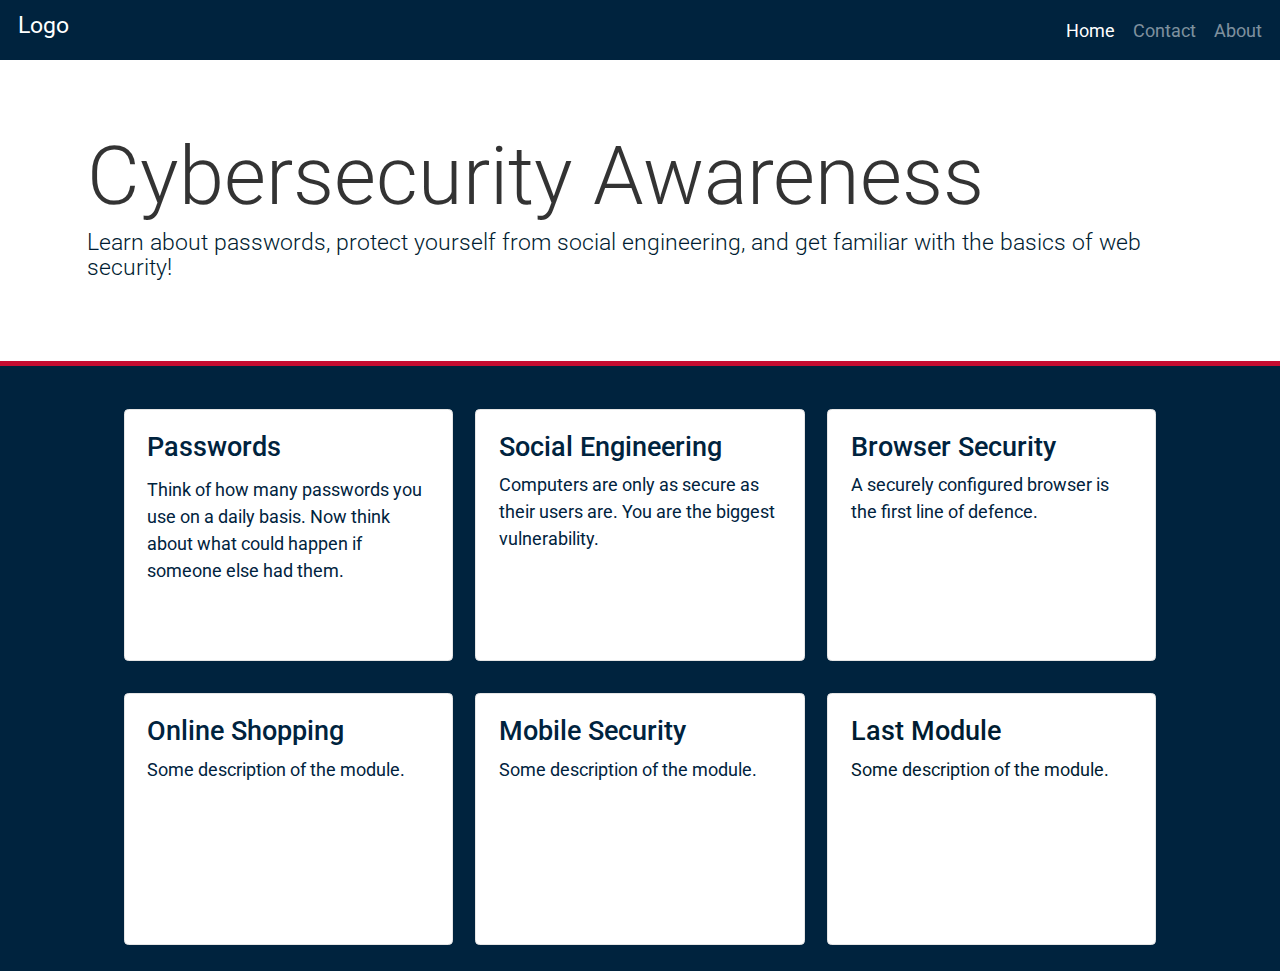
==== index.html @ c2c6217d "Initial commit." ====
<html lang="en">

<head>
    <meta charset="utf-8">
    <meta http-equiv="X-UA-Compatible" content="IE=edge">
    <meta name="viewport" content="width=device-width, initial-scale=1">

    <title> Cyber Security Awareness Module </title>

    <!-- Core CSS -->
    <link type="text/css" rel="stylesheet" href="assets/css/main.css">

    <!-- Roboto -->
    <link href='https://fonts.googleapis.com/css?family=Roboto' rel='stylesheet' type='text/css'>

    <link rel="apple-touch-icon" sizes="57x57" href="assets/images/favicons/apple-touch-icon-57x57.png">
    <link rel="apple-touch-icon" sizes="60x60" href="assets/images/favicons/apple-touch-icon-60x60.png">
    <link rel="apple-touch-icon" sizes="72x72" href="assets/images/favicons/apple-touch-icon-72x72.png">
    <link rel="apple-touch-icon" sizes="76x76" href="assets/images/favicons/apple-touch-icon-76x76.png">
    <link rel="apple-touch-icon" sizes="114x114" href="assets/images/favicons/apple-touch-icon-114x114.png">
    <link rel="apple-touch-icon" sizes="120x120" href="assets/images/favicons/apple-touch-icon-120x120.png">
    <link rel="apple-touch-icon" sizes="144x144" href="assets/images/favicons/apple-touch-icon-144x144.png">
    <link rel="apple-touch-icon" sizes="152x152" href="assets/images/favicons/apple-touch-icon-152x152.png">
    <link rel="apple-touch-icon" sizes="180x180" href="assets/images/favicons/apple-touch-icon-180x180.png">

    <link rel="icon" type="image/png" href="assets/images/favicons/favicon-32x32.png" sizes="32x32">
    <link rel="icon" type="image/png" href="assets/images/favicons/android-chrome-192x192.png" sizes="192x192">
    <link rel="icon" type="image/png" href="assets/images/favicons/favicon-96x96.png" sizes="96x96">
    <link rel="icon" type="image/png" href="assets/images/favicons/favicon-16x16.png" sizes="16x16">

    <link rel="manifest" href="assets/images/favicons/manifest.json">
    <link rel="mask-icon" href="assets/images/favicons/safari-pinned-tab.svg" color="#5bbad5">
    <link rel="shortcut icon" href="assets/images/favicons/favicon.ico">

    <meta name="msapplication-TileColor" content="#da532c">
    <meta name="msapplication-TileImage" content="assets/images/favicons/mstile-144x144.png">
    <meta name="msapplication-config" content="assets/images/favicons/browserconfig.xml">
    <meta name="theme-color" content="#ffffff">

    <!-- HTML5 shim and Respond.js for IE8 support of HTML5 elements and media queries -->
    <!--[if lt IE 9]>
        <script src="https://oss.maxcdn.com/html5shiv/3.7.2/html5shiv.min.js"></script>
        <script src="https://oss.maxcdn.com/respond/1.4.2/respond.min.js"></script>
        <![endif]-->
</head>

<body>
    <header class="navbar navbar-right navbar-full navbar-dark" role="banner">
        <div class="clearfix">
            <button class="navbar-toggler hidden-sm-up" type="button" data-toggle="collapse" data-target="#exCollapsingNavbar2">
                &#9776;
            </button>
        </div>
        <div class="collapse navbar-toggleable-xs" id="bd-main-nav">
            <nav class="nav navbar-nav">
                <a class="navbar-brand p-a-0 m-a-0"> Logo </a>

                <div class="pull-xs-right">
                    <a class="nav-item nav-link active" href="#"> Home </a>
                    <a class="nav-item nav-link" href="#"> Contact </a>
                    <a class="nav-item nav-link" href="#"> About </a>
                </div>

            </nav>
        </div>
    </header>

    <div class="container-fluid hidden-md-up p-x-0">
        <div class="row m-t-2">
            <div class="container-fluid">
                <div class="card">
                    <div class="card-block text-xs-center">
                        <h3> Unfortunately, this  content is unable to be viewed on mobile.</h3>
                    </div>
                </div>
            </div>
        </div>
    </div>

    <div class="container-fluid hidden-sm-down">
        <div class="row">
            <div class="jumbotron jumbotron-fluid col-md-12 m-b-1">
                <div class="container">
                    <h1 class="display-3"> Cybersecurity Awareness </h1>
                    <h4 class="lead"> Learn about passwords, protect yourself from social engineering, and get familiar with the basics of web security! </h4>
                </div>
            </div>
        </div>
        <div class="row" style="position: relative;">
            <div class="container-fluid col-md-offset-1 col-md-10">

                <div class="row card-deck m-y-1">

                    <div class="card card-link transition" style="height: 14em">
                        <a href="module1.html">
                            <div class="card-block">

                                <h4 class="card-title">  Passwords </h4>

                                <p> Think of how many passwords you use on a daily basis. Now think about what could happen if someone else had them. </p>
                            </div>
                        </a>
                    </div>

                    <div class="card card-link transition" style="height: 14em">
                        <a href="module2.html">
                            <div class="card-block">
                                <h4> Social Engineering </h4>

                                <p> Computers are only as secure as their users are. You are the biggest vulnerability. </p>
                            </div>
                        </a>
                    </div>

                    <div class="card card-link transition">
                        <a href="#">
                            <div class="card-block">
                                <h4> Browser Security </h4>

                                <p> A securely configured browser is the first line of defence. </p>
                            </div>
                        </a>
                    </div>
                </div>

                <div class="row card-deck m-y-1">
                    <div class="card card-link transition" style="height: 14em">
                        <a href="#">
                            <div class="card-block">
                                <h4> Online Shopping </h4>

                                <p> Some description of the module. </p>
                            </div>
                        </a>
                    </div>

                    <div class="card card-link transition">
                        <a href="#">
                            <div class="card-block">
                                <h4> Mobile Security </h4>

                                <p> Some description of the module. </p>
                            </div>
                        </a>
                    </div>

                    <div class="card card-link transition">
                        <div class="card-block transition">
                            <h4> Last Module </h4>

                            <p> Some description of the module. </p>
                        </div>
                    </div>
                </div>

            </div>
        </div>
    </div>


    <!-- JavaScript -->

    <script src="https://ajax.googleapis.com/ajax/libs/jquery/1.11.3/jquery.min.js"></script>
    <!-- <script src="assets/js/zenscroll-min.js"></script> -->
    <!-- <script src="assets/bootstrap/dist/js/bootstrap.min.js"></script> 
    <script>
        var x = screen.availHeight;

        zenscroll.setup(null, x * .1)
    </script> -->
</body>

</html>
---- assets/css/main.css ----
/*!
 * Bootstrap v4.0.0-alpha.2 (http://getbootstrap.com)
 * Copyright 2011-2015 Twitter, Inc.
 * Licensed under MIT (https://github.com/twbs/bootstrap/blob/master/LICENSE)
 *//*! normalize.css v3.0.3 | MIT License | github.com/necolas/normalize.css */html{font-family:sans-serif;-ms-text-size-adjust:100%;-webkit-text-size-adjust:100%}body{margin:0}article,aside,details,figcaption,figure,footer,header,hgroup,main,menu,nav,section,summary{display:block}audio,canvas,progress,video{display:inline-block;vertical-align:baseline}audio:not([controls]){display:none;height:0}[hidden],template{display:none}a{background-color:transparent}a:active{outline:0}a:hover{outline:0}abbr[title]{border-bottom:1px dotted}b,strong{font-weight:bold}dfn{font-style:italic}h1{font-size:2em;margin:0.67em 0}mark{background:#ff0;color:#000}small{font-size:80%}sub,sup{font-size:75%;line-height:0;position:relative;vertical-align:baseline}sup{top:-0.5em}sub{bottom:-0.25em}img{border:0}svg:not(:root){overflow:hidden}figure{margin:1em 40px}hr{box-sizing:content-box;height:0}pre{overflow:auto}code,kbd,pre,samp{font-family:monospace, monospace;font-size:1em}button,input,optgroup,select,textarea{color:inherit;font:inherit;margin:0}button{overflow:visible}button,select{text-transform:none}button,html input[type="button"],input[type="reset"],input[type="submit"]{-webkit-appearance:button;cursor:pointer}button[disabled],html input[disabled]{cursor:default}button::-moz-focus-inner,input::-moz-focus-inner{border:0;padding:0}input{line-height:normal}input[type="checkbox"],input[type="radio"]{box-sizing:border-box;padding:0}input[type="number"]::-webkit-inner-spin-button,input[type="number"]::-webkit-outer-spin-button{height:auto}input[type="search"]{-webkit-appearance:textfield;box-sizing:content-box}input[type="search"]::-webkit-search-cancel-button,input[type="search"]::-webkit-search-decoration{-webkit-appearance:none}fieldset{border:1px solid #c0c0c0;margin:0 2px;padding:0.35em 0.625em 0.75em}legend{border:0;padding:0}textarea{overflow:auto}optgroup{font-weight:bold}table{border-collapse:collapse;border-spacing:0}td,th{padding:0}html{box-sizing:border-box}*,*::before,*::after{box-sizing:inherit}@-moz-viewport{width:device-width}@-ms-viewport{width:device-width}@-webkit-viewport{width:device-width}@viewport{width:device-width}html{font-size:16px;-webkit-tap-highlight-color:transparent}body{font-family:"Roboto","Helvetica Neue",Helvetica,Arial,sans-serif;font-size:1rem;line-height:1.5;color:#001c31;background-color:#fff}[tabindex="-1"]:focus{outline:none !important}h1,h2,h3,h4,h5,h6{margin-top:0;margin-bottom:.5rem}p{margin-top:0;margin-bottom:1rem}abbr[title],abbr[data-original-title]{cursor:help;border-bottom:1px dotted #003359}address{margin-bottom:1rem;font-style:normal;line-height:inherit}ol,ul,dl{margin-top:0;margin-bottom:1rem}ol ol,ul ul,ol ul,ul ol{margin-bottom:0}dt{font-weight:bold}dd{margin-bottom:.5rem;margin-left:0}blockquote{margin:0 0 1rem}a{color:#00233e;text-decoration:none}a:focus,a:hover{color:#000;text-decoration:underline}a:focus{outline:thin dotted;outline:5px auto -webkit-focus-ring-color;outline-offset:-2px}pre{margin-top:0;margin-bottom:1rem}figure{margin:0 0 1rem}img{vertical-align:middle}[role="button"]{cursor:pointer}a,area,button,[role="button"],input,label,select,summary,textarea{-ms-touch-action:manipulation;touch-action:manipulation}table{background-color:transparent}caption{padding-top:0.75rem;padding-bottom:0.75rem;color:#003359;text-align:left;caption-side:bottom}th{text-align:left}label{display:inline-block;margin-bottom:.5rem}button:focus{outline:1px dotted;outline:5px auto -webkit-focus-ring-color}input,button,select,textarea{margin:0;line-height:inherit;border-radius:0}textarea{resize:vertical}fieldset{min-width:0;padding:0;margin:0;border:0}legend{display:block;width:100%;padding:0;margin-bottom:.5rem;font-size:1.5rem;line-height:inherit}input[type="search"]{box-sizing:inherit;-webkit-appearance:none}output{display:inline-block}[hidden]{display:none !important}h1,h2,h3,h4,h5,h6,.h1,.h2,.h3,.h4,.h5,.h6{margin-bottom:0.5rem;font-family:inherit;font-weight:500;line-height:1.1;color:inherit}h1{font-size:2.5rem}h2{font-size:2rem}h3{font-size:1.75rem}h4{font-size:1.5rem}h5{font-size:1.25rem}h6{font-size:1rem}.h1{font-size:2.5rem}.h2{font-size:2rem}.h3{font-size:1.75rem}.h4{font-size:1.5rem}.h5{font-size:1.25rem}.h6{font-size:1rem}.lead{font-size:1.25rem;font-weight:300}.display-1{font-size:6rem;font-weight:300}.display-2{font-size:5.5rem;font-weight:300}.display-3{font-size:4.5rem;font-weight:300}.display-4{font-size:3.5rem;font-weight:300}hr{margin-top:1rem;margin-bottom:1rem;border:0;border-top:1px solid rgba(0,0,0,0.1)}small,.small{font-size:80%;font-weight:normal}mark,.mark{padding:.2em;background-color:#fcf8e3}.list-unstyled{padding-left:0;list-style:none}.list-inline{padding-left:0;list-style:none}.list-inline-item{display:inline-block}.list-inline-item:not(:last-child){margin-right:5px}.dl-horizontal{margin-right:-1.875rem;margin-left:-1.875rem}.dl-horizontal::after{content:"";display:table;clear:both}.initialism{font-size:90%;text-transform:uppercase}.blockquote{padding:0.5rem 1rem;margin-bottom:1rem;font-size:1.25rem;border-left:0.25rem solid #4c708a}.blockquote-footer{display:block;font-size:80%;line-height:1.5;color:#003359}.blockquote-footer::before{content:"\2014 \00A0"}.blockquote-reverse{padding-right:1rem;padding-left:0;text-align:right;border-right:0.25rem solid #4c708a;border-left:0}.blockquote-reverse .blockquote-footer::before{content:""}.blockquote-reverse .blockquote-footer::after{content:"\00A0 \2014"}.container{margin-left:auto;margin-right:auto;padding-left:0.9375rem;padding-right:0.9375rem}@media (min-width: 544px){.container{max-width:576px}}@media (min-width: 768px){.container{max-width:720px}}@media (min-width: 992px){.container{max-width:940px}}@media (min-width: 1200px){.container{max-width:1140px}}.container-fluid{margin-left:auto;margin-right:auto;padding-left:0.9375rem;padding-right:0.9375rem}.row{display:-webkit-flex;display:-ms-flexbox;display:flex;-webkit-flex-wrap:wrap;-ms-flex-wrap:wrap;flex-wrap:wrap;margin-left:-0.9375rem;margin-right:-0.9375rem}.col-xs-1,.col-xs-2,.col-xs-3,.col-xs-4,.col-xs-5,.col-xs-6,.col-xs-7,.col-xs-8,.col-xs-9,.col-xs-10,.col-xs-11,.col-xs-12,.col-sm-1,.col-sm-2,.col-sm-3,.col-sm-4,.col-sm-5,.col-sm-6,.col-sm-7,.col-sm-8,.col-sm-9,.col-sm-10,.col-sm-11,.col-sm-12,.col-md-1,.col-md-2,.col-md-3,.col-md-4,.col-md-5,.col-md-6,.col-md-7,.col-md-8,.col-md-9,.col-md-10,.col-md-11,.col-md-12,.col-lg-1,.col-lg-2,.col-lg-3,.col-lg-4,.col-lg-5,.col-lg-6,.col-lg-7,.col-lg-8,.col-lg-9,.col-lg-10,.col-lg-11,.col-lg-12,.col-xl-1,.col-xl-2,.col-xl-3,.col-xl-4,.col-xl-5,.col-xl-6,.col-xl-7,.col-xl-8,.col-xl-9,.col-xl-10,.col-xl-11,.col-xl-12{position:relative;min-height:1px;padding-left:0.9375rem;padding-right:0.9375rem}.col-xs-1{-webkit-flex:0 0 8.33333%;-ms-flex:0 0 8.33333%;flex:0 0 8.33333%}.col-xs-2{-webkit-flex:0 0 16.66667%;-ms-flex:0 0 16.66667%;flex:0 0 16.66667%}.col-xs-3{-webkit-flex:0 0 25%;-ms-flex:0 0 25%;flex:0 0 25%}.col-xs-4{-webkit-flex:0 0 33.33333%;-ms-flex:0 0 33.33333%;flex:0 0 33.33333%}.col-xs-5{-webkit-flex:0 0 41.66667%;-ms-flex:0 0 41.66667%;flex:0 0 41.66667%}.col-xs-6{-webkit-flex:0 0 50%;-ms-flex:0 0 50%;flex:0 0 50%}.col-xs-7{-webkit-flex:0 0 58.33333%;-ms-flex:0 0 58.33333%;flex:0 0 58.33333%}.col-xs-8{-webkit-flex:0 0 66.66667%;-ms-flex:0 0 66.66667%;flex:0 0 66.66667%}.col-xs-9{-webkit-flex:0 0 75%;-ms-flex:0 0 75%;flex:0 0 75%}.col-xs-10{-webkit-flex:0 0 83.33333%;-ms-flex:0 0 83.33333%;flex:0 0 83.33333%}.col-xs-11{-webkit-flex:0 0 91.66667%;-ms-flex:0 0 91.66667%;flex:0 0 91.66667%}.col-xs-12{-webkit-flex:0 0 100%;-ms-flex:0 0 100%;flex:0 0 100%}.col-xs-pull-0{right:auto}.col-xs-pull-1{right:8.33333%}.col-xs-pull-2{right:16.66667%}.col-xs-pull-3{right:25%}.col-xs-pull-4{right:33.33333%}.col-xs-pull-5{right:41.66667%}.col-xs-pull-6{right:50%}.col-xs-pull-7{right:58.33333%}.col-xs-pull-8{right:66.66667%}.col-xs-pull-9{right:75%}.col-xs-pull-10{right:83.33333%}.col-xs-pull-11{right:91.66667%}.col-xs-pull-12{right:100%}.col-xs-push-0{left:auto}.col-xs-push-1{left:8.33333%}.col-xs-push-2{left:16.66667%}.col-xs-push-3{left:25%}.col-xs-push-4{left:33.33333%}.col-xs-push-5{left:41.66667%}.col-xs-push-6{left:50%}.col-xs-push-7{left:58.33333%}.col-xs-push-8{left:66.66667%}.col-xs-push-9{left:75%}.col-xs-push-10{left:83.33333%}.col-xs-push-11{left:91.66667%}.col-xs-push-12{left:100%}.col-xs-offset-0{margin-left:0%}.col-xs-offset-1{margin-left:8.33333%}.col-xs-offset-2{margin-left:16.66667%}.col-xs-offset-3{margin-left:25%}.col-xs-offset-4{margin-left:33.33333%}.col-xs-offset-5{margin-left:41.66667%}.col-xs-offset-6{margin-left:50%}.col-xs-offset-7{margin-left:58.33333%}.col-xs-offset-8{margin-left:66.66667%}.col-xs-offset-9{margin-left:75%}.col-xs-offset-10{margin-left:83.33333%}.col-xs-offset-11{margin-left:91.66667%}.col-xs-offset-12{margin-left:100%}@media (min-width: 544px){.col-sm-1{-webkit-flex:0 0 8.33333%;-ms-flex:0 0 8.33333%;flex:0 0 8.33333%}.col-sm-2{-webkit-flex:0 0 16.66667%;-ms-flex:0 0 16.66667%;flex:0 0 16.66667%}.col-sm-3{-webkit-flex:0 0 25%;-ms-flex:0 0 25%;flex:0 0 25%}.col-sm-4{-webkit-flex:0 0 33.33333%;-ms-flex:0 0 33.33333%;flex:0 0 33.33333%}.col-sm-5{-webkit-flex:0 0 41.66667%;-ms-flex:0 0 41.66667%;flex:0 0 41.66667%}.col-sm-6{-webkit-flex:0 0 50%;-ms-flex:0 0 50%;flex:0 0 50%}.col-sm-7{-webkit-flex:0 0 58.33333%;-ms-flex:0 0 58.33333%;flex:0 0 58.33333%}.col-sm-8{-webkit-flex:0 0 66.66667%;-ms-flex:0 0 66.66667%;flex:0 0 66.66667%}.col-sm-9{-webkit-flex:0 0 75%;-ms-flex:0 0 75%;flex:0 0 75%}.col-sm-10{-webkit-flex:0 0 83.33333%;-ms-flex:0 0 83.33333%;flex:0 0 83.33333%}.col-sm-11{-webkit-flex:0 0 91.66667%;-ms-flex:0 0 91.66667%;flex:0 0 91.66667%}.col-sm-12{-webkit-flex:0 0 100%;-ms-flex:0 0 100%;flex:0 0 100%}.col-sm-pull-0{right:auto}.col-sm-pull-1{right:8.33333%}.col-sm-pull-2{right:16.66667%}.col-sm-pull-3{right:25%}.col-sm-pull-4{right:33.33333%}.col-sm-pull-5{right:41.66667%}.col-sm-pull-6{right:50%}.col-sm-pull-7{right:58.33333%}.col-sm-pull-8{right:66.66667%}.col-sm-pull-9{right:75%}.col-sm-pull-10{right:83.33333%}.col-sm-pull-11{right:91.66667%}.col-sm-pull-12{right:100%}.col-sm-push-0{left:auto}.col-sm-push-1{left:8.33333%}.col-sm-push-2{left:16.66667%}.col-sm-push-3{left:25%}.col-sm-push-4{left:33.33333%}.col-sm-push-5{left:41.66667%}.col-sm-push-6{left:50%}.col-sm-push-7{left:58.33333%}.col-sm-push-8{left:66.66667%}.col-sm-push-9{left:75%}.col-sm-push-10{left:83.33333%}.col-sm-push-11{left:91.66667%}.col-sm-push-12{left:100%}.col-sm-offset-0{margin-left:0%}.col-sm-offset-1{margin-left:8.33333%}.col-sm-offset-2{margin-left:16.66667%}.col-sm-offset-3{margin-left:25%}.col-sm-offset-4{margin-left:33.33333%}.col-sm-offset-5{margin-left:41.66667%}.col-sm-offset-6{margin-left:50%}.col-sm-offset-7{margin-left:58.33333%}.col-sm-offset-8{margin-left:66.66667%}.col-sm-offset-9{margin-left:75%}.col-sm-offset-10{margin-left:83.33333%}.col-sm-offset-11{margin-left:91.66667%}.col-sm-offset-12{margin-left:100%}}@media (min-width: 768px){.col-md-1{-webkit-flex:0 0 8.33333%;-ms-flex:0 0 8.33333%;flex:0 0 8.33333%}.col-md-2{-webkit-flex:0 0 16.66667%;-ms-flex:0 0 16.66667%;flex:0 0 16.66667%}.col-md-3{-webkit-flex:0 0 25%;-ms-flex:0 0 25%;flex:0 0 25%}.col-md-4{-webkit-flex:0 0 33.33333%;-ms-flex:0 0 33.33333%;flex:0 0 33.33333%}.col-md-5{-webkit-flex:0 0 41.66667%;-ms-flex:0 0 41.66667%;flex:0 0 41.66667%}.col-md-6{-webkit-flex:0 0 50%;-ms-flex:0 0 50%;flex:0 0 50%}.col-md-7{-webkit-flex:0 0 58.33333%;-ms-flex:0 0 58.33333%;flex:0 0 58.33333%}.col-md-8{-webkit-flex:0 0 66.66667%;-ms-flex:0 0 66.66667%;flex:0 0 66.66667%}.col-md-9{-webkit-flex:0 0 75%;-ms-flex:0 0 75%;flex:0 0 75%}.col-md-10{-webkit-flex:0 0 83.33333%;-ms-flex:0 0 83.33333%;flex:0 0 83.33333%}.col-md-11{-webkit-flex:0 0 91.66667%;-ms-flex:0 0 91.66667%;flex:0 0 91.66667%}.col-md-12{-webkit-flex:0 0 100%;-ms-flex:0 0 100%;flex:0 0 100%}.col-md-pull-0{right:auto}.col-md-pull-1{right:8.33333%}.col-md-pull-2{right:16.66667%}.col-md-pull-3{right:25%}.col-md-pull-4{right:33.33333%}.col-md-pull-5{right:41.66667%}.col-md-pull-6{right:50%}.col-md-pull-7{right:58.33333%}.col-md-pull-8{right:66.66667%}.col-md-pull-9{right:75%}.col-md-pull-10{right:83.33333%}.col-md-pull-11{right:91.66667%}.col-md-pull-12{right:100%}.col-md-push-0{left:auto}.col-md-push-1{left:8.33333%}.col-md-push-2{left:16.66667%}.col-md-push-3{left:25%}.col-md-push-4{left:33.33333%}.col-md-push-5{left:41.66667%}.col-md-push-6{left:50%}.col-md-push-7{left:58.33333%}.col-md-push-8{left:66.66667%}.col-md-push-9{left:75%}.col-md-push-10{left:83.33333%}.col-md-push-11{left:91.66667%}.col-md-push-12{left:100%}.col-md-offset-0{margin-left:0%}.col-md-offset-1{margin-left:8.33333%}.col-md-offset-2{margin-left:16.66667%}.col-md-offset-3{margin-left:25%}.col-md-offset-4{margin-left:33.33333%}.col-md-offset-5{margin-left:41.66667%}.col-md-offset-6{margin-left:50%}.col-md-offset-7{margin-left:58.33333%}.col-md-offset-8{margin-left:66.66667%}.col-md-offset-9{margin-left:75%}.col-md-offset-10{margin-left:83.33333%}.col-md-offset-11{margin-left:91.66667%}.col-md-offset-12{margin-left:100%}}@media (min-width: 992px){.col-lg-1{-webkit-flex:0 0 8.33333%;-ms-flex:0 0 8.33333%;flex:0 0 8.33333%}.col-lg-2{-webkit-flex:0 0 16.66667%;-ms-flex:0 0 16.66667%;flex:0 0 16.66667%}.col-lg-3{-webkit-flex:0 0 25%;-ms-flex:0 0 25%;flex:0 0 25%}.col-lg-4{-webkit-flex:0 0 33.33333%;-ms-flex:0 0 33.33333%;flex:0 0 33.33333%}.col-lg-5{-webkit-flex:0 0 41.66667%;-ms-flex:0 0 41.66667%;flex:0 0 41.66667%}.col-lg-6{-webkit-flex:0 0 50%;-ms-flex:0 0 50%;flex:0 0 50%}.col-lg-7{-webkit-flex:0 0 58.33333%;-ms-flex:0 0 58.33333%;flex:0 0 58.33333%}.col-lg-8{-webkit-flex:0 0 66.66667%;-ms-flex:0 0 66.66667%;flex:0 0 66.66667%}.col-lg-9{-webkit-flex:0 0 75%;-ms-flex:0 0 75%;flex:0 0 75%}.col-lg-10{-webkit-flex:0 0 83.33333%;-ms-flex:0 0 83.33333%;flex:0 0 83.33333%}.col-lg-11{-webkit-flex:0 0 91.66667%;-ms-flex:0 0 91.66667%;flex:0 0 91.66667%}.col-lg-12{-webkit-flex:0 0 100%;-ms-flex:0 0 100%;flex:0 0 100%}.col-lg-pull-0{right:auto}.col-lg-pull-1{right:8.33333%}.col-lg-pull-2{right:16.66667%}.col-lg-pull-3{right:25%}.col-lg-pull-4{right:33.33333%}.col-lg-pull-5{right:41.66667%}.col-lg-pull-6{right:50%}.col-lg-pull-7{right:58.33333%}.col-lg-pull-8{right:66.66667%}.col-lg-pull-9{right:75%}.col-lg-pull-10{right:83.33333%}.col-lg-pull-11{right:91.66667%}.col-lg-pull-12{right:100%}.col-lg-push-0{left:auto}.col-lg-push-1{left:8.33333%}.col-lg-push-2{left:16.66667%}.col-lg-push-3{left:25%}.col-lg-push-4{left:33.33333%}.col-lg-push-5{left:41.66667%}.col-lg-push-6{left:50%}.col-lg-push-7{left:58.33333%}.col-lg-push-8{left:66.66667%}.col-lg-push-9{left:75%}.col-lg-push-10{left:83.33333%}.col-lg-push-11{left:91.66667%}.col-lg-push-12{left:100%}.col-lg-offset-0{margin-left:0%}.col-lg-offset-1{margin-left:8.33333%}.col-lg-offset-2{margin-left:16.66667%}.col-lg-offset-3{margin-left:25%}.col-lg-offset-4{margin-left:33.33333%}.col-lg-offset-5{margin-left:41.66667%}.col-lg-offset-6{margin-left:50%}.col-lg-offset-7{margin-left:58.33333%}.col-lg-offset-8{margin-left:66.66667%}.col-lg-offset-9{margin-left:75%}.col-lg-offset-10{margin-left:83.33333%}.col-lg-offset-11{margin-left:91.66667%}.col-lg-offset-12{margin-left:100%}}@media (min-width: 1200px){.col-xl-1{-webkit-flex:0 0 8.33333%;-ms-flex:0 0 8.33333%;flex:0 0 8.33333%}.col-xl-2{-webkit-flex:0 0 16.66667%;-ms-flex:0 0 16.66667%;flex:0 0 16.66667%}.col-xl-3{-webkit-flex:0 0 25%;-ms-flex:0 0 25%;flex:0 0 25%}.col-xl-4{-webkit-flex:0 0 33.33333%;-ms-flex:0 0 33.33333%;flex:0 0 33.33333%}.col-xl-5{-webkit-flex:0 0 41.66667%;-ms-flex:0 0 41.66667%;flex:0 0 41.66667%}.col-xl-6{-webkit-flex:0 0 50%;-ms-flex:0 0 50%;flex:0 0 50%}.col-xl-7{-webkit-flex:0 0 58.33333%;-ms-flex:0 0 58.33333%;flex:0 0 58.33333%}.col-xl-8{-webkit-flex:0 0 66.66667%;-ms-flex:0 0 66.66667%;flex:0 0 66.66667%}.col-xl-9{-webkit-flex:0 0 75%;-ms-flex:0 0 75%;flex:0 0 75%}.col-xl-10{-webkit-flex:0 0 83.33333%;-ms-flex:0 0 83.33333%;flex:0 0 83.33333%}.col-xl-11{-webkit-flex:0 0 91.66667%;-ms-flex:0 0 91.66667%;flex:0 0 91.66667%}.col-xl-12{-webkit-flex:0 0 100%;-ms-flex:0 0 100%;flex:0 0 100%}.col-xl-pull-0{right:auto}.col-xl-pull-1{right:8.33333%}.col-xl-pull-2{right:16.66667%}.col-xl-pull-3{right:25%}.col-xl-pull-4{right:33.33333%}.col-xl-pull-5{right:41.66667%}.col-xl-pull-6{right:50%}.col-xl-pull-7{right:58.33333%}.col-xl-pull-8{right:66.66667%}.col-xl-pull-9{right:75%}.col-xl-pull-10{right:83.33333%}.col-xl-pull-11{right:91.66667%}.col-xl-pull-12{right:100%}.col-xl-push-0{left:auto}.col-xl-push-1{left:8.33333%}.col-xl-push-2{left:16.66667%}.col-xl-push-3{left:25%}.col-xl-push-4{left:33.33333%}.col-xl-push-5{left:41.66667%}.col-xl-push-6{left:50%}.col-xl-push-7{left:58.33333%}.col-xl-push-8{left:66.66667%}.col-xl-push-9{left:75%}.col-xl-push-10{left:83.33333%}.col-xl-push-11{left:91.66667%}.col-xl-push-12{left:100%}.col-xl-offset-0{margin-left:0%}.col-xl-offset-1{margin-left:8.33333%}.col-xl-offset-2{margin-left:16.66667%}.col-xl-offset-3{margin-left:25%}.col-xl-offset-4{margin-left:33.33333%}.col-xl-offset-5{margin-left:41.66667%}.col-xl-offset-6{margin-left:50%}.col-xl-offset-7{margin-left:58.33333%}.col-xl-offset-8{margin-left:66.66667%}.col-xl-offset-9{margin-left:75%}.col-xl-offset-10{margin-left:83.33333%}.col-xl-offset-11{margin-left:91.66667%}.col-xl-offset-12{margin-left:100%}}.col-xs-first{-webkit-order:-1;-ms-flex-order:-1;order:-1}.col-xs-last{-webkit-order:1;-ms-flex-order:1;order:1}@media (min-width: 544px){.col-sm-first{-webkit-order:-1;-ms-flex-order:-1;order:-1}.col-sm-last{-webkit-order:1;-ms-flex-order:1;order:1}}@media (min-width: 768px){.col-md-first{-webkit-order:-1;-ms-flex-order:-1;order:-1}.col-md-last{-webkit-order:1;-ms-flex-order:1;order:1}}@media (min-width: 992px){.col-lg-first{-webkit-order:-1;-ms-flex-order:-1;order:-1}.col-lg-last{-webkit-order:1;-ms-flex-order:1;order:1}}@media (min-width: 1200px){.col-xl-first{-webkit-order:-1;-ms-flex-order:-1;order:-1}.col-xl-last{-webkit-order:1;-ms-flex-order:1;order:1}}.row-xs-top{-webkit-align-items:flex-start;-ms-flex-align:start;align-items:flex-start}.row-xs-center{-webkit-align-items:center;-ms-flex-align:center;align-items:center}.row-xs-bottom{-webkit-align-items:flex-end;-ms-flex-align:end;align-items:flex-end}@media (min-width: 544px){.row-sm-top{-webkit-align-items:flex-start;-ms-flex-align:start;align-items:flex-start}.row-sm-center{-webkit-align-items:center;-ms-flex-align:center;align-items:center}.row-sm-bottom{-webkit-align-items:flex-end;-ms-flex-align:end;align-items:flex-end}}@media (min-width: 768px){.row-md-top{-webkit-align-items:flex-start;-ms-flex-align:start;align-items:flex-start}.row-md-center{-webkit-align-items:center;-ms-flex-align:center;align-items:center}.row-md-bottom{-webkit-align-items:flex-end;-ms-flex-align:end;align-items:flex-end}}@media (min-width: 992px){.row-lg-top{-webkit-align-items:flex-start;-ms-flex-align:start;align-items:flex-start}.row-lg-center{-webkit-align-items:center;-ms-flex-align:center;align-items:center}.row-lg-bottom{-webkit-align-items:flex-end;-ms-flex-align:end;align-items:flex-end}}@media (min-width: 1200px){.row-xl-top{-webkit-align-items:flex-start;-ms-flex-align:start;align-items:flex-start}.row-xl-center{-webkit-align-items:center;-ms-flex-align:center;align-items:center}.row-xl-bottom{-webkit-align-items:flex-end;-ms-flex-align:end;align-items:flex-end}}.col-xs-top{-webkit-align-self:flex-start;-ms-flex-item-align:start;align-self:flex-start}.col-xs-center{-webkit-align-self:center;-ms-flex-item-align:center;align-self:center}.col-xs-bottom{-webkit-align-self:flex-end;-ms-flex-item-align:end;align-self:flex-end}@media (min-width: 544px){.col-sm-top{-webkit-align-self:flex-start;-ms-flex-item-align:start;align-self:flex-start}.col-sm-center{-webkit-align-self:center;-ms-flex-item-align:center;align-self:center}.col-sm-bottom{-webkit-align-self:flex-end;-ms-flex-item-align:end;align-self:flex-end}}@media (min-width: 768px){.col-md-top{-webkit-align-self:flex-start;-ms-flex-item-align:start;align-self:flex-start}.col-md-center{-webkit-align-self:center;-ms-flex-item-align:center;align-self:center}.col-md-bottom{-webkit-align-self:flex-end;-ms-flex-item-align:end;align-self:flex-end}}@media (min-width: 992px){.col-lg-top{-webkit-align-self:flex-start;-ms-flex-item-align:start;align-self:flex-start}.col-lg-center{-webkit-align-self:center;-ms-flex-item-align:center;align-self:center}.col-lg-bottom{-webkit-align-self:flex-end;-ms-flex-item-align:end;align-self:flex-end}}@media (min-width: 1200px){.col-xl-top{-webkit-align-self:flex-start;-ms-flex-item-align:start;align-self:flex-start}.col-xl-center{-webkit-align-self:center;-ms-flex-item-align:center;align-self:center}.col-xl-bottom{-webkit-align-self:flex-end;-ms-flex-item-align:end;align-self:flex-end}}.table{width:100%;max-width:100%;margin-bottom:1rem}.table th,.table td{padding:0.75rem;line-height:1.5;vertical-align:top;border-top:1px solid #4c708a}.table thead th{vertical-align:bottom;border-bottom:2px solid #4c708a}.table tbody+tbody{border-top:2px solid #4c708a}.table .table{background-color:#fff}.table-sm th,.table-sm td{padding:0.3rem}.table-bordered{border:1px solid #4c708a}.table-bordered th,.table-bordered td{border:1px solid #4c708a}.table-bordered thead th,.table-bordered thead td{border-bottom-width:2px}.table-striped tbody tr:nth-of-type(odd){background-color:#f9f9f9}.table-hover tbody tr:hover{background-color:#f5f5f5}.table-active,.table-active>th,.table-active>td{background-color:#f5f5f5}.table-hover .table-active:hover{background-color:#e8e8e8}.table-hover .table-active:hover>td,.table-hover .table-active:hover>th{background-color:#e8e8e8}.table-success,.table-success>th,.table-success>td{background-color:#dff0d8}.table-hover .table-success:hover{background-color:#d0e9c6}.table-hover .table-success:hover>td,.table-hover .table-success:hover>th{background-color:#d0e9c6}.table-info,.table-info>th,.table-info>td{background-color:#d9edf7}.table-hover .table-info:hover{background-color:#c4e3f3}.table-hover .table-info:hover>td,.table-hover .table-info:hover>th{background-color:#c4e3f3}.table-warning,.table-warning>th,.table-warning>td{background-color:#fcf8e3}.table-hover .table-warning:hover{background-color:#faf2cc}.table-hover .table-warning:hover>td,.table-hover .table-warning:hover>th{background-color:#faf2cc}.table-danger,.table-danger>th,.table-danger>td{background-color:#f2dede}.table-hover .table-danger:hover{background-color:#ebcccc}.table-hover .table-danger:hover>td,.table-hover .table-danger:hover>th{background-color:#ebcccc}.table-responsive{display:block;width:100%;min-height:0.01%;overflow-x:auto}.thead-inverse th{color:#fff;background-color:#001c31}.thead-default th{color:#00233e;background-color:#4c708a}.table-inverse{color:#4c708a;background-color:#001c31}.table-inverse.table-bordered{border:0}.table-inverse th,.table-inverse td,.table-inverse thead th{border-color:#00233e}.table-reflow thead{float:left}.table-reflow tbody{display:block;white-space:nowrap}.table-reflow th,.table-reflow td{border-top:1px solid #4c708a;border-left:1px solid #4c708a}.table-reflow th:last-child,.table-reflow td:last-child{border-right:1px solid #4c708a}.table-reflow thead:last-child tr:last-child th,.table-reflow thead:last-child tr:last-child td,.table-reflow tbody:last-child tr:last-child th,.table-reflow tbody:last-child tr:last-child td,.table-reflow tfoot:last-child tr:last-child th,.table-reflow tfoot:last-child tr:last-child td{border-bottom:1px solid #4c708a}.table-reflow tr{float:left}.table-reflow tr th,.table-reflow tr td{display:block !important;border:1px solid #4c708a}.fade{opacity:0;transition:opacity .15s linear}.fade.in{opacity:1}.collapse{display:none}.collapse.in{display:block}.collapsing{position:relative;height:0;overflow:hidden;transition-timing-function:ease;transition-duration:.35s;transition-property:height}.nav{padding-left:0;margin-bottom:0;list-style:none}.nav-link{display:inline-block}.nav-link:focus,.nav-link:hover{text-decoration:none}.nav-link.disabled{color:#003359}.nav-link.disabled,.nav-link.disabled:focus,.nav-link.disabled:hover{color:#003359;cursor:not-allowed;background-color:transparent}.nav-inline .nav-item{display:inline-block}.nav-inline .nav-item+.nav-item,.nav-inline .nav-link+.nav-link{margin-left:1rem}.nav-tabs{border-bottom:1px solid #ddd}.nav-tabs::after{content:"";display:table;clear:both}.nav-tabs .nav-item{float:left;margin-bottom:-1px}.nav-tabs .nav-item+.nav-item{margin-left:.2rem}.nav-tabs .nav-link{display:block;padding:0.5em 1em;border:1px solid transparent;border-radius:0.25rem 0.25rem 0 0}.nav-tabs .nav-link:focus,.nav-tabs .nav-link:hover{border-color:#4c708a #4c708a #ddd}.nav-tabs .nav-link.disabled,.nav-tabs .nav-link.disabled:focus,.nav-tabs .nav-link.disabled:hover{color:#003359;background-color:transparent;border-color:transparent}.nav-tabs .nav-link.active,.nav-tabs .nav-link.active:focus,.nav-tabs .nav-link.active:hover,.nav-tabs .nav-item.open .nav-link,.nav-tabs .nav-item.open .nav-link:focus,.nav-tabs .nav-item.open .nav-link:hover{color:#00233e;background-color:#fff;border-color:#ddd #ddd transparent}.nav-pills::after{content:"";display:table;clear:both}.nav-pills .nav-item{float:left}.nav-pills .nav-item+.nav-item{margin-left:.2rem}.nav-pills .nav-link{display:block;padding:0.5em 1em;border-radius:0.25rem}.nav-pills .nav-link.active,.nav-pills .nav-link.active:focus,.nav-pills .nav-link.active:hover,.nav-pills .nav-item.open .nav-link,.nav-pills .nav-item.open .nav-link:focus,.nav-pills .nav-item.open .nav-link:hover{color:#fff;cursor:default;background-color:#00233e}.nav-stacked .nav-item{display:block;float:none}.nav-stacked .nav-item+.nav-item{margin-top:.2rem;margin-left:0}.tab-content>.tab-pane{display:none}.tab-content>.active{display:block}.nav-tabs .dropdown-menu{margin-top:-1px;border-top-right-radius:0;border-top-left-radius:0}.navbar{position:relative;padding:0.5rem 1rem}.navbar::after{content:"";display:table;clear:both}@media (min-width: 544px){.navbar{border-radius:0.25rem}}.navbar-full{z-index:1000}@media (min-width: 544px){.navbar-full{border-radius:0}}.navbar-fixed-top,.navbar-fixed-bottom{position:fixed;right:0;left:0;z-index:1030}@media (min-width: 544px){.navbar-fixed-top,.navbar-fixed-bottom{border-radius:0}}.navbar-fixed-top{top:0}.navbar-fixed-bottom{bottom:0}.navbar-sticky-top{position:-webkit-sticky;position:sticky;top:0;z-index:1030;width:100%}@media (min-width: 544px){.navbar-sticky-top{border-radius:0}}.navbar-brand{float:left;padding-top:.25rem;padding-bottom:.25rem;margin-right:1rem;font-size:1.25rem}.navbar-brand:focus,.navbar-brand:hover{text-decoration:none}.navbar-brand>img{display:block}.navbar-divider{float:left;width:1px;padding-top:.425rem;padding-bottom:.425rem;margin-right:1rem;margin-left:1rem;overflow:hidden}.navbar-divider::before{content:"\00a0"}.navbar-toggler{padding:.5rem .75rem;font-size:1.25rem;line-height:1;background:none;border:1px solid transparent;border-radius:0.25rem}.navbar-toggler:focus,.navbar-toggler:hover{text-decoration:none}@media (min-width: 544px){.navbar-toggleable-xs{display:block !important}}@media (min-width: 768px){.navbar-toggleable-sm{display:block !important}}@media (min-width: 992px){.navbar-toggleable-md{display:block !important}}.navbar-nav .nav-item{float:left}.navbar-nav .nav-link{display:block;padding-top:.425rem;padding-bottom:.425rem}.navbar-nav .nav-link+.nav-link{margin-left:1rem}.navbar-nav .nav-item+.nav-item{margin-left:1rem}.navbar-light .navbar-brand{color:rgba(0,0,0,0.8)}.navbar-light .navbar-brand:focus,.navbar-light .navbar-brand:hover{color:rgba(0,0,0,0.8)}.navbar-light .navbar-nav .nav-link{color:rgba(0,0,0,0.3)}.navbar-light .navbar-nav .nav-link:focus,.navbar-light .navbar-nav .nav-link:hover{color:rgba(0,0,0,0.6)}.navbar-light .navbar-nav .open>.nav-link,.navbar-light .navbar-nav .open>.nav-link:focus,.navbar-light .navbar-nav .open>.nav-link:hover,.navbar-light .navbar-nav .active>.nav-link,.navbar-light .navbar-nav .active>.nav-link:focus,.navbar-light .navbar-nav .active>.nav-link:hover,.navbar-light .navbar-nav .nav-link.open,.navbar-light .navbar-nav .nav-link.open:focus,.navbar-light .navbar-nav .nav-link.open:hover,.navbar-light .navbar-nav .nav-link.active,.navbar-light .navbar-nav .nav-link.active:focus,.navbar-light .navbar-nav .nav-link.active:hover{color:rgba(0,0,0,0.8)}.navbar-light .navbar-divider{background-color:rgba(0,0,0,0.075)}.navbar-dark .navbar-brand{color:#fff}.navbar-dark .navbar-brand:focus,.navbar-dark .navbar-brand:hover{color:#fff}.navbar-dark .navbar-nav .nav-link{color:rgba(255,255,255,0.5)}.navbar-dark .navbar-nav .nav-link:focus,.navbar-dark .navbar-nav .nav-link:hover{color:rgba(255,255,255,0.75)}.navbar-dark .navbar-nav .open>.nav-link,.navbar-dark .navbar-nav .open>.nav-link:focus,.navbar-dark .navbar-nav .open>.nav-link:hover,.navbar-dark .navbar-nav .active>.nav-link,.navbar-dark .navbar-nav .active>.nav-link:focus,.navbar-dark .navbar-nav .active>.nav-link:hover,.navbar-dark .navbar-nav .nav-link.open,.navbar-dark .navbar-nav .nav-link.open:focus,.navbar-dark .navbar-nav .nav-link.open:hover,.navbar-dark .navbar-nav .nav-link.active,.navbar-dark .navbar-nav .nav-link.active:focus,.navbar-dark .navbar-nav .nav-link.active:hover{color:#fff}.navbar-dark .navbar-divider{background-color:rgba(255,255,255,0.075)}.card{position:relative;display:block;margin-bottom:0.75rem;background-color:#fff;border:1px solid #e5e5e5;border-radius:0.25rem}.card-block{padding:1.25rem}.card-title{margin-bottom:0.75rem}.card-subtitle{margin-top:-0.375rem;margin-bottom:0}.card-text:last-child{margin-bottom:0}.card-link:hover{text-decoration:none}.card-link+.card-link{margin-left:1.25rem}.card>.list-group:first-child .list-group-item:first-child{border-radius:0.25rem 0.25rem 0 0}.card>.list-group:last-child .list-group-item:last-child{border-radius:0 0 0.25rem 0.25rem}.card-header{padding:0.75rem 1.25rem;background-color:#f5f5f5;border-bottom:1px solid #e5e5e5}.card-header:first-child{border-radius:0.25rem 0.25rem 0 0}.card-footer{padding:0.75rem 1.25rem;background-color:#f5f5f5;border-top:1px solid #e5e5e5}.card-footer:last-child{border-radius:0 0 0.25rem 0.25rem}.card-primary{background-color:#00233e;border-color:#00233e}.card-success{background-color:#5cb85c;border-color:#5cb85c}.card-info{background-color:#5bc0de;border-color:#5bc0de}.card-warning{background-color:#f0ad4e;border-color:#f0ad4e}.card-danger{background-color:#d9534f;border-color:#d9534f}.card-primary-outline{background-color:transparent;border-color:#00233e}.card-secondary-outline{background-color:transparent;border-color:#ccc}.card-info-outline{background-color:transparent;border-color:#5bc0de}.card-success-outline{background-color:transparent;border-color:#5cb85c}.card-warning-outline{background-color:transparent;border-color:#f0ad4e}.card-danger-outline{background-color:transparent;border-color:#d9534f}.card-inverse .card-header,.card-inverse .card-footer{border-bottom:1px solid rgba(255,255,255,0.2)}.card-inverse .card-header,.card-inverse .card-footer,.card-inverse .card-title,.card-inverse .card-blockquote{color:#fff}.card-inverse .card-link,.card-inverse .card-text,.card-inverse .card-blockquote>footer{color:rgba(255,255,255,0.65)}.card-inverse .card-link:focus,.card-inverse .card-link:hover{color:#fff}.card-blockquote{padding:0;margin-bottom:0;border-left:0}.card-img{border-radius:0.25rem}.card-img-overlay{position:absolute;top:0;right:0;bottom:0;left:0;padding:1.25rem}.card-img-top{border-radius:0.25rem 0.25rem 0 0}.card-img-bottom{border-radius:0 0 0.25rem 0.25rem}@media (min-width: 544px){.card-deck{display:-webkit-flex;display:-ms-flexbox;display:flex;-webkit-flex-flow:row wrap;-ms-flex-flow:row wrap;flex-flow:row wrap;margin-right:-.625rem;margin-left:-.625rem}.card-deck .card{-webkit-flex:1 0 0;-ms-flex:1 0 0;flex:1 0 0;margin-right:.625rem;margin-left:.625rem}}@media (min-width: 544px){.card-group{display:-webkit-flex;display:-ms-flexbox;display:flex;-webkit-flex-flow:row wrap;-ms-flex-flow:row wrap;flex-flow:row wrap}.card-group .card{-webkit-flex:1 0 0;-ms-flex:1 0 0;flex:1 0 0}.card-group .card+.card{margin-left:0;border-left:0}.card-group .card:first-child{border-bottom-right-radius:0;border-top-right-radius:0}.card-group .card:first-child .card-img-top{border-top-right-radius:0}.card-group .card:first-child .card-img-bottom{border-bottom-right-radius:0}.card-group .card:last-child{border-bottom-left-radius:0;border-top-left-radius:0}.card-group .card:last-child .card-img-top{border-top-left-radius:0}.card-group .card:last-child .card-img-bottom{border-bottom-left-radius:0}.card-group .card:not(:first-child):not(:last-child){border-radius:0}.card-group .card:not(:first-child):not(:last-child) .card-img-top,.card-group .card:not(:first-child):not(:last-child) .card-img-bottom{border-radius:0}}@media (min-width: 544px){.card-columns{-webkit-column-count:3;-moz-column-count:3;column-count:3;-webkit-column-gap:1.25rem;-moz-column-gap:1.25rem;column-gap:1.25rem}.card-columns .card{display:inline-block;width:100%}}.jumbotron{padding:2rem 1rem;margin-bottom:2rem;background-color:#fff;border-radius:0.3rem}@media (min-width: 544px){.jumbotron{padding:4rem 2rem}}.jumbotron-hr{border-top-color:#e6e6e6}.jumbotron-fluid{padding-right:0;padding-left:0;border-radius:0}.clearfix::after{content:"";display:table;clear:both}.center-block{display:block;margin-left:auto;margin-right:auto}.pull-xs-left{float:left !important}.pull-xs-right{float:right !important}.pull-xs-none{float:none !important}@media (min-width: 544px){.pull-sm-left{float:left !important}.pull-sm-right{float:right !important}.pull-sm-none{float:none !important}}@media (min-width: 768px){.pull-md-left{float:left !important}.pull-md-right{float:right !important}.pull-md-none{float:none !important}}@media (min-width: 992px){.pull-lg-left{float:left !important}.pull-lg-right{float:right !important}.pull-lg-none{float:none !important}}@media (min-width: 1200px){.pull-xl-left{float:left !important}.pull-xl-right{float:right !important}.pull-xl-none{float:none !important}}.sr-only{position:absolute;width:1px;height:1px;padding:0;margin:-1px;overflow:hidden;clip:rect(0, 0, 0, 0);border:0}.sr-only-focusable:active,.sr-only-focusable:focus{position:static;width:auto;height:auto;margin:0;overflow:visible;clip:auto}.invisible{visibility:hidden !important}.text-hide{font:"0/0" a;color:transparent;text-shadow:none;background-color:transparent;border:0}.text-justify{text-align:justify !important}.text-nowrap{white-space:nowrap !important}.text-truncate{overflow:hidden;text-overflow:ellipsis;white-space:nowrap}.text-xs-left{text-align:left !important}.text-xs-right{text-align:right !important}.text-xs-center{text-align:center !important}@media (min-width: 544px){.text-sm-left{text-align:left !important}.text-sm-right{text-align:right !important}.text-sm-center{text-align:center !important}}@media (min-width: 768px){.text-md-left{text-align:left !important}.text-md-right{text-align:right !important}.text-md-center{text-align:center !important}}@media (min-width: 992px){.text-lg-left{text-align:left !important}.text-lg-right{text-align:right !important}.text-lg-center{text-align:center !important}}@media (min-width: 1200px){.text-xl-left{text-align:left !important}.text-xl-right{text-align:right !important}.text-xl-center{text-align:center !important}}.text-lowercase{text-transform:lowercase !important}.text-uppercase{text-transform:uppercase !important}.text-capitalize{text-transform:capitalize !important}.font-weight-normal{font-weight:normal}.font-weight-bold{font-weight:bold}.font-italic{font-style:italic}.text-muted{color:#003359}.text-primary{color:#00233e !important}a.text-primary:focus,a.text-primary:hover{color:#00060b}.text-success{color:#5cb85c !important}a.text-success:focus,a.text-success:hover{color:#449d44}.text-info{color:#5bc0de !important}a.text-info:focus,a.text-info:hover{color:#31b0d5}.text-warning{color:#f0ad4e !important}a.text-warning:focus,a.text-warning:hover{color:#ec971f}.text-danger{color:#d9534f !important}a.text-danger:focus,a.text-danger:hover{color:#c9302c}.bg-inverse{color:#4c708a;background-color:#001c31}.bg-faded{background-color:#99adbc}.bg-faded-inverse{color:#99adbc;background-color:#00233e}.bg-primary{color:#fff !important;background-color:#00233e !important}a.bg-primary:focus,a.bg-primary:hover{background-color:#00060b}.bg-success{color:#fff !important;background-color:#5cb85c !important}a.bg-success:focus,a.bg-success:hover{background-color:#449d44}.bg-info{color:#fff !important;background-color:#5bc0de !important}a.bg-info:focus,a.bg-info:hover{background-color:#31b0d5}.bg-warning{color:#fff !important;background-color:#f0ad4e !important}a.bg-warning:focus,a.bg-warning:hover{background-color:#ec971f}.bg-danger{color:#fff !important;background-color:#d9534f !important}a.bg-danger:focus,a.bg-danger:hover{background-color:#c9302c}.m-x-auto{margin-right:auto !important;margin-left:auto !important}.m-a-0{margin:0 0 !important}.m-t-0{margin-top:0 !important}.m-r-0{margin-right:0 !important}.m-b-0{margin-bottom:0 !important}.m-l-0{margin-left:0 !important}.m-x-0{margin-right:0 !important;margin-left:0 !important}.m-y-0{margin-top:0 !important;margin-bottom:0 !important}.m-a-1{margin:1rem 1rem !important}.m-t-1{margin-top:1rem !important}.m-r-1{margin-right:1rem !important}.m-b-1{margin-bottom:1rem !important}.m-l-1{margin-left:1rem !important}.m-x-1{margin-right:1rem !important;margin-left:1rem !important}.m-y-1{margin-top:1rem !important;margin-bottom:1rem !important}.m-a-2{margin:1.5rem 1.5rem !important}.m-t-2{margin-top:1.5rem !important}.m-r-2{margin-right:1.5rem !important}.m-b-2{margin-bottom:1.5rem !important}.m-l-2{margin-left:1.5rem !important}.m-x-2{margin-right:1.5rem !important;margin-left:1.5rem !important}.m-y-2{margin-top:1.5rem !important;margin-bottom:1.5rem !important}.m-a-3{margin:3rem 3rem !important}.m-t-3{margin-top:3rem !important}.m-r-3{margin-right:3rem !important}.m-b-3{margin-bottom:3rem !important}.m-l-3{margin-left:3rem !important}.m-x-3{margin-right:3rem !important;margin-left:3rem !important}.m-y-3{margin-top:3rem !important;margin-bottom:3rem !important}.p-a-0{padding:0 0 !important}.p-t-0{padding-top:0 !important}.p-r-0{padding-right:0 !important}.p-b-0{padding-bottom:0 !important}.p-l-0{padding-left:0 !important}.p-x-0{padding-right:0 !important;padding-left:0 !important}.p-y-0{padding-top:0 !important;padding-bottom:0 !important}.p-a-1{padding:1rem 1rem !important}.p-t-1{padding-top:1rem !important}.p-r-1{padding-right:1rem !important}.p-b-1{padding-bottom:1rem !important}.p-l-1{padding-left:1rem !important}.p-x-1{padding-right:1rem !important;padding-left:1rem !important}.p-y-1{padding-top:1rem !important;padding-bottom:1rem !important}.p-a-2{padding:1.5rem 1.5rem !important}.p-t-2{padding-top:1.5rem !important}.p-r-2{padding-right:1.5rem !important}.p-b-2{padding-bottom:1.5rem !important}.p-l-2{padding-left:1.5rem !important}.p-x-2{padding-right:1.5rem !important;padding-left:1.5rem !important}.p-y-2{padding-top:1.5rem !important;padding-bottom:1.5rem !important}.p-a-3{padding:3rem 3rem !important}.p-t-3{padding-top:3rem !important}.p-r-3{padding-right:3rem !important}.p-b-3{padding-bottom:3rem !important}.p-l-3{padding-left:3rem !important}.p-x-3{padding-right:3rem !important;padding-left:3rem !important}.p-y-3{padding-top:3rem !important;padding-bottom:3rem !important}.pos-f-t{position:fixed;top:0;right:0;left:0;z-index:1030}.hidden-xs-up{display:none !important}@media (max-width: 543px){.hidden-xs-down{display:none !important}}@media (min-width: 544px){.hidden-sm-up{display:none !important}}@media (max-width: 767px){.hidden-sm-down{display:none !important}}@media (min-width: 768px){.hidden-md-up{display:none !important}}@media (max-width: 991px){.hidden-md-down{display:none !important}}@media (min-width: 992px){.hidden-lg-up{display:none !important}}@media (max-width: 1199px){.hidden-lg-down{display:none !important}}@media (min-width: 1200px){.hidden-xl-up{display:none !important}}.hidden-xl-down{display:none !important}.visible-print-block{display:none !important}@media print{.visible-print-block{display:block !important}}.visible-print-inline{display:none !important}@media print{.visible-print-inline{display:inline !important}}.visible-print-inline-block{display:none !important}@media print{.visible-print-inline-block{display:inline-block !important}}@media print{.hidden-print{display:none !important}}.module{border:solid red 1px}.module-1{background-color:purple}.filler{min-height:calc(100vh + 50px)}.fill{height:calc(25vh - 50px)}.shift{margin-left:5vw}.display-none{display:none}.fixme{width:100%}.email-hover{border:2px solid transparent;cursor:pointer}.email-hover:hover{border:2px solid #00233e}.email-selected{border:2px solid #001c31}html{font-size:14px}@media (min-width: 544px){html{font-size:14px}}@media (min-width: 768px){html{font-size:16px}}@media (min-width: 992px){html{font-size:18px}}@media (min-width: 544px){.bd-pageheader{padding-top:5rem;padding-bottom:5rem;margin-bottom:3rem;text-align:left;max-height:300px}}.bd-pageheader{padding:4rem .9375rem;margin-bottom:1.5rem;color:rgba(0,0,0,0.7);text-align:center}body{position:relative;background-color:#00233e}.green{color:green}.red{color:red}.transition{transition:all 300ms}.card-link{margin:.4em 0em}.card-link a{text-decoration:none}.card-link:hover{-webkit-transform:translate(0px, -3px);-ms-transform:translate(0px, -3px);transform:translate(0px, -3px);box-shadow:0 5px 15px 0 rgba(255,255,255,0.5)}.card-link:hover a{text-decoration:none}.jumbotron-fluid{border-bottom:solid 5px #c60c30}h1.display-3{color:rgba(0,0,0,0.8)}.sidebar>ul{position:relative}.sidebar-list{list-style:none;padding-left:10px}a.sidebar-link{color:currentColor;height:100%}.is-collapsible{max-height:1000px;overflow:hidden;transition:all 300ms ease-in-out}.is-collapsed{max-height:0}.is-position-fixed{position:fixed !important;top:0}.is-active-link{font-weight:700}.sidebar-link::before{background-color:#EEE;content:' ';display:inline-block;height:inherit;left:0;margin-top:-1px;position:absolute;width:2px}.is-active-link::before{background-color:#c60c30}
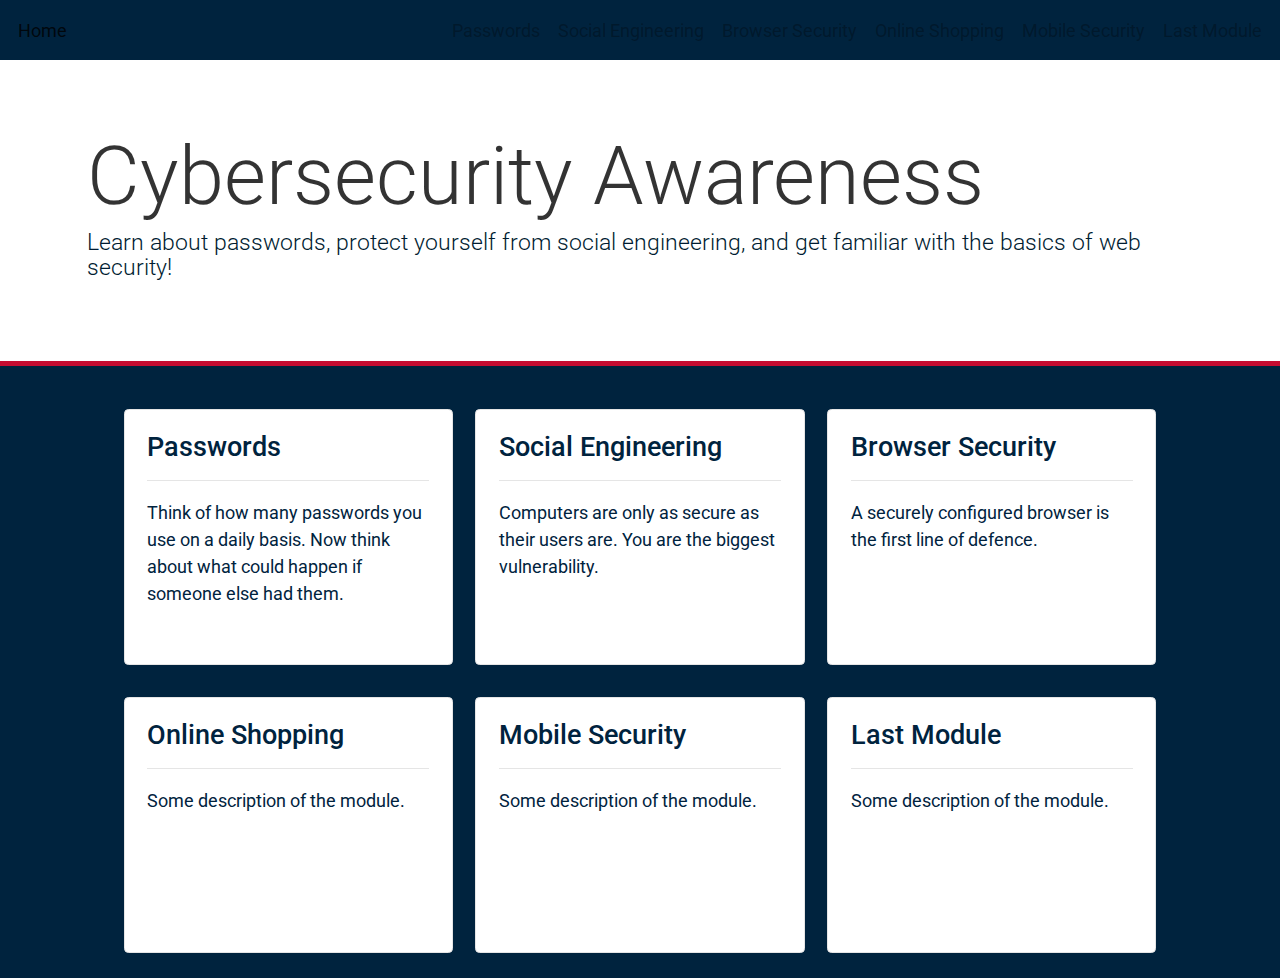
==== commit 90165cda: "Add files via upload" ====
--- a/index.html
+++ b/index.html
@@ -4,39 +4,17 @@
     <meta charset="utf-8">
     <meta http-equiv="X-UA-Compatible" content="IE=edge">
     <meta name="viewport" content="width=device-width, initial-scale=1">
-
     <title> Cyber Security Awareness Module </title>
-
     <!-- Core CSS -->
-    <link type="text/css" rel="stylesheet" href="assets/css/main.css">
-
+    <link type="text/css" rel="stylesheet" href="assets/css/csam.css">
     <!-- Roboto -->
     <link href='https://fonts.googleapis.com/css?family=Roboto' rel='stylesheet' type='text/css'>
-
-    <link rel="apple-touch-icon" sizes="57x57" href="assets/images/favicons/apple-touch-icon-57x57.png">
-    <link rel="apple-touch-icon" sizes="60x60" href="assets/images/favicons/apple-touch-icon-60x60.png">
-    <link rel="apple-touch-icon" sizes="72x72" href="assets/images/favicons/apple-touch-icon-72x72.png">
     <link rel="apple-touch-icon" sizes="76x76" href="assets/images/favicons/apple-touch-icon-76x76.png">
-    <link rel="apple-touch-icon" sizes="114x114" href="assets/images/favicons/apple-touch-icon-114x114.png">
-    <link rel="apple-touch-icon" sizes="120x120" href="assets/images/favicons/apple-touch-icon-120x120.png">
-    <link rel="apple-touch-icon" sizes="144x144" href="assets/images/favicons/apple-touch-icon-144x144.png">
-    <link rel="apple-touch-icon" sizes="152x152" href="assets/images/favicons/apple-touch-icon-152x152.png">
     <link rel="apple-touch-icon" sizes="180x180" href="assets/images/favicons/apple-touch-icon-180x180.png">
-
     <link rel="icon" type="image/png" href="assets/images/favicons/favicon-32x32.png" sizes="32x32">
     <link rel="icon" type="image/png" href="assets/images/favicons/android-chrome-192x192.png" sizes="192x192">
     <link rel="icon" type="image/png" href="assets/images/favicons/favicon-96x96.png" sizes="96x96">
-    <link rel="icon" type="image/png" href="assets/images/favicons/favicon-16x16.png" sizes="16x16">
-
-    <link rel="manifest" href="assets/images/favicons/manifest.json">
-    <link rel="mask-icon" href="assets/images/favicons/safari-pinned-tab.svg" color="#5bbad5">
     <link rel="shortcut icon" href="assets/images/favicons/favicon.ico">
-
-    <meta name="msapplication-TileColor" content="#da532c">
-    <meta name="msapplication-TileImage" content="assets/images/favicons/mstile-144x144.png">
-    <meta name="msapplication-config" content="assets/images/favicons/browserconfig.xml">
-    <meta name="theme-color" content="#ffffff">
-
     <!-- HTML5 shim and Respond.js for IE8 support of HTML5 elements and media queries -->
     <!--[if lt IE 9]>
         <script src="https://oss.maxcdn.com/html5shiv/3.7.2/html5shiv.min.js"></script>
@@ -45,121 +23,99 @@
 </head>
 
 <body>
-    <header class="navbar navbar-right navbar-full navbar-dark" role="banner">
+    <header class="navbar navbar-right navbar-full navbar-light" role="banner">
         <div class="clearfix">
-            <button class="navbar-toggler hidden-sm-up" type="button" data-toggle="collapse" data-target="#exCollapsingNavbar2">
-                &#9776;
-            </button>
+            <button class="navbar-toggler hidden-sm-up" type="button" data-toggle="collapse" data-target="#exCollapsingNavbar2"> &#9776; </button>
         </div>
         <div class="collapse navbar-toggleable-xs" id="bd-main-nav">
             <nav class="nav navbar-nav">
-                <a class="navbar-brand p-a-0 m-a-0"> Logo </a>
-
-                <div class="pull-xs-right">
-                    <a class="nav-item nav-link active" href="#"> Home </a>
-                    <a class="nav-item nav-link" href="#"> Contact </a>
-                    <a class="nav-item nav-link" href="#"> About </a>
-                </div>
-
+                <div class="pull-xs-left"> <a class="nav-item nav-link active" href="index.html"> Home </a> </div>
+                <div class="pull-xs-right"> <a class="nav-item nav-link" href="passwords.html"> Passwords </a> <a class="nav-item nav-link" href="socialeng.html"> Social Engineering </a> <a class="nav-item nav-link" href="index.html"> Browser Security </a> <a class="nav-item nav-link" href="index.html"> Online Shopping </a> <a class="nav-item nav-link" href="index.html"> Mobile Security </a> <a class="nav-item nav-link" href="index.html"> Last Module </a> </div>
             </nav>
         </div>
     </header>
-
     <div class="container-fluid hidden-md-up p-x-0">
         <div class="row m-t-2">
             <div class="container-fluid">
                 <div class="card">
                     <div class="card-block text-xs-center">
-                        <h3> Unfortunately, this  content is unable to be viewed on mobile.</h3>
+                        <h3> Unfortunately, this content is unable to be viewed on this resolution. Please view it on a computer or change the orientation of your tablet. </h3> </div>
+                </div>
+            </div>
+        </div>
+    </div>
+    <div class="container-fluid hidden-sm-down">
+        <div class="row">
+            <div class="jumbotron jumbotron-fluid col-md-12 m-b-1">
+                <div class="container">
+                    <h1 class="display-3"> Cybersecurity Awareness </h1>
+                    <h4 class="lead"> Learn about passwords, protect yourself from social engineering, and get familiar with the basics of web security! </h4> </div>
+            </div>
+        </div>
+        <div class="row" style="position: relative;">
+            <div class="container-fluid col-md-offset-1 col-md-10">
+                <div class="row card-deck m-y-1" style="height: 15em;">
+                    <div class="card card-link transition">
+                        <a href="passwords.html">
+                            <div class="card-block height-full transition">
+                                <h4 class="card-title">  Passwords </h4>
+                                <hr>
+                                <p> Think of how many passwords you use on a daily basis. Now think about what could happen if someone else had them. </p>
+                            </div>
+                        </a>
+                    </div>
+                    <div class="card card-link transition">
+                        <a href="socialeng.html">
+                            <div class="card-block height-fulltransition">
+                                <h4> Social Engineering </h4>
+                                <hr>
+                                <p> Computers are only as secure as their users are. You are the biggest vulnerability. </p>
+                            </div>
+                        </a>
+                    </div>
+                    <div class="card card-link transition">
+                        <a href="index.html">
+                            <div class="card-block height-full transition">
+                                <h4> Browser Security </h4>
+                                <hr>
+                                <p> A securely configured browser is the first line of defence. </p>
+                            </div>
+                        </a>
+                    </div>
+                </div>
+                <div class="row card-deck m-y-1" style="height: 15em;">
+                    <div class="card card-link transition">
+                        <a href="index.html">
+                            <div class="card-block height-full transition">
+                                <h4> Online Shopping </h4>
+                                <hr>
+                                <p> Some description of the module. </p>
+                            </div>
+                        </a>
+                    </div>
+                    <div class="card card-link transition">
+                        <a href="index.html">
+                            <div class="card-block height-full transition">
+                                <h4> Mobile Security </h4>
+                                <hr>
+                                <p> Some description of the module. </p>
+                            </div>
+                        </a>
+                    </div>
+                    <div class="card card-link transition">
+                        <a href="index.html">
+                            <div class="card-block height-full transition">
+                                <h4> Last Module </h4>
+                                <hr>
+                                <p> Some description of the module. </p>
+                            </div>
+                        </a>
                     </div>
                 </div>
             </div>
         </div>
     </div>
-
-    <div class="container-fluid hidden-sm-down">
-        <div class="row">
-            <div class="jumbotron jumbotron-fluid col-md-12 m-b-1">
-                <div class="container">
-                    <h1 class="display-3"> Cybersecurity Awareness </h1>
-                    <h4 class="lead"> Learn about passwords, protect yourself from social engineering, and get familiar with the basics of web security! </h4>
-                </div>
-            </div>
-        </div>
-        <div class="row" style="position: relative;">
-            <div class="container-fluid col-md-offset-1 col-md-10">
-
-                <div class="row card-deck m-y-1">
-
-                    <div class="card card-link transition" style="height: 14em">
-                        <a href="module1.html">
-                            <div class="card-block">
-
-                                <h4 class="card-title">  Passwords </h4>
-
-                                <p> Think of how many passwords you use on a daily basis. Now think about what could happen if someone else had them. </p>
-                            </div>
-                        </a>
-                    </div>
-
-                    <div class="card card-link transition" style="height: 14em">
-                        <a href="module2.html">
-                            <div class="card-block">
-                                <h4> Social Engineering </h4>
-
-                                <p> Computers are only as secure as their users are. You are the biggest vulnerability. </p>
-                            </div>
-                        </a>
-                    </div>
-
-                    <div class="card card-link transition">
-                        <a href="#">
-                            <div class="card-block">
-                                <h4> Browser Security </h4>
-
-                                <p> A securely configured browser is the first line of defence. </p>
-                            </div>
-                        </a>
-                    </div>
-                </div>
-
-                <div class="row card-deck m-y-1">
-                    <div class="card card-link transition" style="height: 14em">
-                        <a href="#">
-                            <div class="card-block">
-                                <h4> Online Shopping </h4>
-
-                                <p> Some description of the module. </p>
-                            </div>
-                        </a>
-                    </div>
-
-                    <div class="card card-link transition">
-                        <a href="#">
-                            <div class="card-block">
-                                <h4> Mobile Security </h4>
-
-                                <p> Some description of the module. </p>
-                            </div>
-                        </a>
-                    </div>
-
-                    <div class="card card-link transition">
-                        <div class="card-block transition">
-                            <h4> Last Module </h4>
-
-                            <p> Some description of the module. </p>
-                        </div>
-                    </div>
-                </div>
-
-            </div>
-        </div>
-    </div>
-
-
     <!-- JavaScript -->
-
     <script src="https://ajax.googleapis.com/ajax/libs/jquery/1.11.3/jquery.min.js"></script>
     <!-- <script src="assets/js/zenscroll-min.js"></script> -->
     <!-- <script src="assets/bootstrap/dist/js/bootstrap.min.js"></script> 
--- a/assets/css/csam.css
+++ b/assets/css/csam.css
@@ -0,0 +1,5 @@
+/*!
+ * Bootstrap v4.0.0-alpha.2 (http://getbootstrap.com)
+ * Copyright 2011-2015 Twitter, Inc.
+ * Licensed under MIT (https://github.com/twbs/bootstrap/blob/master/LICENSE)
+ *//*! normalize.css v3.0.3 | MIT License | github.com/necolas/normalize.css */html{font-family:sans-serif;-ms-text-size-adjust:100%;-webkit-text-size-adjust:100%}body{margin:0}article,aside,details,figcaption,figure,footer,header,hgroup,main,menu,nav,section,summary{display:block}audio,canvas,progress,video{display:inline-block;vertical-align:baseline}audio:not([controls]){display:none;height:0}[hidden],template{display:none}a{background-color:transparent}a:active{outline:0}a:hover{outline:0}abbr[title]{border-bottom:1px dotted}b,strong{font-weight:bold}dfn{font-style:italic}h1{font-size:2em;margin:0.67em 0}mark{background:#ff0;color:#000}small{font-size:80%}sub,sup{font-size:75%;line-height:0;position:relative;vertical-align:baseline}sup{top:-0.5em}sub{bottom:-0.25em}img{border:0}svg:not(:root){overflow:hidden}figure{margin:1em 40px}hr{box-sizing:content-box;height:0}pre{overflow:auto}code,kbd,pre,samp{font-family:monospace, monospace;font-size:1em}button,input,optgroup,select,textarea{color:inherit;font:inherit;margin:0}button{overflow:visible}button,select{text-transform:none}button,html input[type="button"],input[type="reset"],input[type="submit"]{-webkit-appearance:button;cursor:pointer}button[disabled],html input[disabled]{cursor:default}button::-moz-focus-inner,input::-moz-focus-inner{border:0;padding:0}input{line-height:normal}input[type="checkbox"],input[type="radio"]{box-sizing:border-box;padding:0}input[type="number"]::-webkit-inner-spin-button,input[type="number"]::-webkit-outer-spin-button{height:auto}input[type="search"]{-webkit-appearance:textfield;box-sizing:content-box}input[type="search"]::-webkit-search-cancel-button,input[type="search"]::-webkit-search-decoration{-webkit-appearance:none}fieldset{border:1px solid #c0c0c0;margin:0 2px;padding:0.35em 0.625em 0.75em}legend{border:0;padding:0}textarea{overflow:auto}optgroup{font-weight:bold}table{border-collapse:collapse;border-spacing:0}td,th{padding:0}html{box-sizing:border-box}*,*::before,*::after{box-sizing:inherit}@-moz-viewport{width:device-width}@-ms-viewport{width:device-width}@-webkit-viewport{width:device-width}@viewport{width:device-width}html{font-size:16px;-webkit-tap-highlight-color:transparent}body{font-family:"Roboto","Helvetica Neue",Helvetica,Arial,sans-serif;font-size:1rem;line-height:1.5;color:#001c31;background-color:#fff}[tabindex="-1"]:focus{outline:none !important}h1,h2,h3,h4,h5,h6{margin-top:0;margin-bottom:.5rem}p{margin-top:0;margin-bottom:1rem}abbr[title],abbr[data-original-title]{cursor:help;border-bottom:1px dotted #003359}address{margin-bottom:1rem;font-style:normal;line-height:inherit}ol,ul,dl{margin-top:0;margin-bottom:1rem}ol ol,ul ul,ol ul,ul ol{margin-bottom:0}dt{font-weight:bold}dd{margin-bottom:.5rem;margin-left:0}blockquote{margin:0 0 1rem}a{color:#00233e;text-decoration:none}a:focus,a:hover{color:#000;text-decoration:underline}a:focus{outline:thin dotted;outline:5px auto -webkit-focus-ring-color;outline-offset:-2px}pre{margin-top:0;margin-bottom:1rem}figure{margin:0 0 1rem}img{vertical-align:middle}[role="button"]{cursor:pointer}a,area,button,[role="button"],input,label,select,summary,textarea{-ms-touch-action:manipulation;touch-action:manipulation}table{background-color:transparent}caption{padding-top:0.75rem;padding-bottom:0.75rem;color:#003359;text-align:left;caption-side:bottom}th{text-align:left}label{display:inline-block;margin-bottom:.5rem}button:focus{outline:1px dotted;outline:5px auto -webkit-focus-ring-color}input,button,select,textarea{margin:0;line-height:inherit;border-radius:0}textarea{resize:vertical}fieldset{min-width:0;padding:0;margin:0;border:0}legend{display:block;width:100%;padding:0;margin-bottom:.5rem;font-size:1.5rem;line-height:inherit}input[type="search"]{box-sizing:inherit;-webkit-appearance:none}output{display:inline-block}[hidden]{display:none !important}h1,h2,h3,h4,h5,h6,.h1,.h2,.h3,.h4,.h5,.h6{margin-bottom:0.5rem;font-family:inherit;font-weight:500;line-height:1.1;color:inherit}h1{font-size:2.5rem}h2{font-size:2rem}h3{font-size:1.75rem}h4{font-size:1.5rem}h5{font-size:1.25rem}h6{font-size:1rem}.h1{font-size:2.5rem}.h2{font-size:2rem}.h3{font-size:1.75rem}.h4{font-size:1.5rem}.h5{font-size:1.25rem}.h6{font-size:1rem}.lead{font-size:1.25rem;font-weight:300}.display-1{font-size:6rem;font-weight:300}.display-2{font-size:5.5rem;font-weight:300}.display-3{font-size:4.5rem;font-weight:300}.display-4{font-size:3.5rem;font-weight:300}hr{margin-top:1rem;margin-bottom:1rem;border:0;border-top:1px solid rgba(0,0,0,0.1)}small,.small{font-size:80%;font-weight:normal}mark,.mark{padding:.2em;background-color:#fcf8e3}.list-unstyled{padding-left:0;list-style:none}.list-inline{padding-left:0;list-style:none}.list-inline-item{display:inline-block}.list-inline-item:not(:last-child){margin-right:5px}.dl-horizontal{margin-right:-1.875rem;margin-left:-1.875rem}.dl-horizontal::after{content:"";display:table;clear:both}.initialism{font-size:90%;text-transform:uppercase}.blockquote{padding:0.5rem 1rem;margin-bottom:1rem;font-size:1.25rem;border-left:0.25rem solid #4c708a}.blockquote-footer{display:block;font-size:80%;line-height:1.5;color:#003359}.blockquote-footer::before{content:"\2014 \00A0"}.blockquote-reverse{padding-right:1rem;padding-left:0;text-align:right;border-right:0.25rem solid #4c708a;border-left:0}.blockquote-reverse .blockquote-footer::before{content:""}.blockquote-reverse .blockquote-footer::after{content:"\00A0 \2014"}.container{margin-left:auto;margin-right:auto;padding-left:0.9375rem;padding-right:0.9375rem}@media (min-width: 544px){.container{max-width:576px}}@media (min-width: 768px){.container{max-width:720px}}@media (min-width: 992px){.container{max-width:940px}}@media (min-width: 1200px){.container{max-width:1140px}}.container-fluid{margin-left:auto;margin-right:auto;padding-left:0.9375rem;padding-right:0.9375rem}.row{display:-webkit-flex;display:-ms-flexbox;display:flex;-webkit-flex-wrap:wrap;-ms-flex-wrap:wrap;flex-wrap:wrap;margin-left:-0.9375rem;margin-right:-0.9375rem}.col-xs-1,.col-xs-2,.col-xs-3,.col-xs-4,.col-xs-5,.col-xs-6,.col-xs-7,.col-xs-8,.col-xs-9,.col-xs-10,.col-xs-11,.col-xs-12,.col-sm-1,.col-sm-2,.col-sm-3,.col-sm-4,.col-sm-5,.col-sm-6,.col-sm-7,.col-sm-8,.col-sm-9,.col-sm-10,.col-sm-11,.col-sm-12,.col-md-1,.col-md-2,.col-md-3,.col-md-4,.col-md-5,.col-md-6,.col-md-7,.col-md-8,.col-md-9,.col-md-10,.col-md-11,.col-md-12,.col-lg-1,.col-lg-2,.col-lg-3,.col-lg-4,.col-lg-5,.col-lg-6,.col-lg-7,.col-lg-8,.col-lg-9,.col-lg-10,.col-lg-11,.col-lg-12,.col-xl-1,.col-xl-2,.col-xl-3,.col-xl-4,.col-xl-5,.col-xl-6,.col-xl-7,.col-xl-8,.col-xl-9,.col-xl-10,.col-xl-11,.col-xl-12{position:relative;min-height:1px;padding-left:0.9375rem;padding-right:0.9375rem}.col-xs-1{-webkit-flex:0 0 8.33333%;-ms-flex:0 0 8.33333%;flex:0 0 8.33333%}.col-xs-2{-webkit-flex:0 0 16.66667%;-ms-flex:0 0 16.66667%;flex:0 0 16.66667%}.col-xs-3{-webkit-flex:0 0 25%;-ms-flex:0 0 25%;flex:0 0 25%}.col-xs-4{-webkit-flex:0 0 33.33333%;-ms-flex:0 0 33.33333%;flex:0 0 33.33333%}.col-xs-5{-webkit-flex:0 0 41.66667%;-ms-flex:0 0 41.66667%;flex:0 0 41.66667%}.col-xs-6{-webkit-flex:0 0 50%;-ms-flex:0 0 50%;flex:0 0 50%}.col-xs-7{-webkit-flex:0 0 58.33333%;-ms-flex:0 0 58.33333%;flex:0 0 58.33333%}.col-xs-8{-webkit-flex:0 0 66.66667%;-ms-flex:0 0 66.66667%;flex:0 0 66.66667%}.col-xs-9{-webkit-flex:0 0 75%;-ms-flex:0 0 75%;flex:0 0 75%}.col-xs-10{-webkit-flex:0 0 83.33333%;-ms-flex:0 0 83.33333%;flex:0 0 83.33333%}.col-xs-11{-webkit-flex:0 0 91.66667%;-ms-flex:0 0 91.66667%;flex:0 0 91.66667%}.col-xs-12{-webkit-flex:0 0 100%;-ms-flex:0 0 100%;flex:0 0 100%}.col-xs-pull-0{right:auto}.col-xs-pull-1{right:8.33333%}.col-xs-pull-2{right:16.66667%}.col-xs-pull-3{right:25%}.col-xs-pull-4{right:33.33333%}.col-xs-pull-5{right:41.66667%}.col-xs-pull-6{right:50%}.col-xs-pull-7{right:58.33333%}.col-xs-pull-8{right:66.66667%}.col-xs-pull-9{right:75%}.col-xs-pull-10{right:83.33333%}.col-xs-pull-11{right:91.66667%}.col-xs-pull-12{right:100%}.col-xs-push-0{left:auto}.col-xs-push-1{left:8.33333%}.col-xs-push-2{left:16.66667%}.col-xs-push-3{left:25%}.col-xs-push-4{left:33.33333%}.col-xs-push-5{left:41.66667%}.col-xs-push-6{left:50%}.col-xs-push-7{left:58.33333%}.col-xs-push-8{left:66.66667%}.col-xs-push-9{left:75%}.col-xs-push-10{left:83.33333%}.col-xs-push-11{left:91.66667%}.col-xs-push-12{left:100%}.col-xs-offset-0{margin-left:0%}.col-xs-offset-1{margin-left:8.33333%}.col-xs-offset-2{margin-left:16.66667%}.col-xs-offset-3{margin-left:25%}.col-xs-offset-4{margin-left:33.33333%}.col-xs-offset-5{margin-left:41.66667%}.col-xs-offset-6{margin-left:50%}.col-xs-offset-7{margin-left:58.33333%}.col-xs-offset-8{margin-left:66.66667%}.col-xs-offset-9{margin-left:75%}.col-xs-offset-10{margin-left:83.33333%}.col-xs-offset-11{margin-left:91.66667%}.col-xs-offset-12{margin-left:100%}@media (min-width: 544px){.col-sm-1{-webkit-flex:0 0 8.33333%;-ms-flex:0 0 8.33333%;flex:0 0 8.33333%}.col-sm-2{-webkit-flex:0 0 16.66667%;-ms-flex:0 0 16.66667%;flex:0 0 16.66667%}.col-sm-3{-webkit-flex:0 0 25%;-ms-flex:0 0 25%;flex:0 0 25%}.col-sm-4{-webkit-flex:0 0 33.33333%;-ms-flex:0 0 33.33333%;flex:0 0 33.33333%}.col-sm-5{-webkit-flex:0 0 41.66667%;-ms-flex:0 0 41.66667%;flex:0 0 41.66667%}.col-sm-6{-webkit-flex:0 0 50%;-ms-flex:0 0 50%;flex:0 0 50%}.col-sm-7{-webkit-flex:0 0 58.33333%;-ms-flex:0 0 58.33333%;flex:0 0 58.33333%}.col-sm-8{-webkit-flex:0 0 66.66667%;-ms-flex:0 0 66.66667%;flex:0 0 66.66667%}.col-sm-9{-webkit-flex:0 0 75%;-ms-flex:0 0 75%;flex:0 0 75%}.col-sm-10{-webkit-flex:0 0 83.33333%;-ms-flex:0 0 83.33333%;flex:0 0 83.33333%}.col-sm-11{-webkit-flex:0 0 91.66667%;-ms-flex:0 0 91.66667%;flex:0 0 91.66667%}.col-sm-12{-webkit-flex:0 0 100%;-ms-flex:0 0 100%;flex:0 0 100%}.col-sm-pull-0{right:auto}.col-sm-pull-1{right:8.33333%}.col-sm-pull-2{right:16.66667%}.col-sm-pull-3{right:25%}.col-sm-pull-4{right:33.33333%}.col-sm-pull-5{right:41.66667%}.col-sm-pull-6{right:50%}.col-sm-pull-7{right:58.33333%}.col-sm-pull-8{right:66.66667%}.col-sm-pull-9{right:75%}.col-sm-pull-10{right:83.33333%}.col-sm-pull-11{right:91.66667%}.col-sm-pull-12{right:100%}.col-sm-push-0{left:auto}.col-sm-push-1{left:8.33333%}.col-sm-push-2{left:16.66667%}.col-sm-push-3{left:25%}.col-sm-push-4{left:33.33333%}.col-sm-push-5{left:41.66667%}.col-sm-push-6{left:50%}.col-sm-push-7{left:58.33333%}.col-sm-push-8{left:66.66667%}.col-sm-push-9{left:75%}.col-sm-push-10{left:83.33333%}.col-sm-push-11{left:91.66667%}.col-sm-push-12{left:100%}.col-sm-offset-0{margin-left:0%}.col-sm-offset-1{margin-left:8.33333%}.col-sm-offset-2{margin-left:16.66667%}.col-sm-offset-3{margin-left:25%}.col-sm-offset-4{margin-left:33.33333%}.col-sm-offset-5{margin-left:41.66667%}.col-sm-offset-6{margin-left:50%}.col-sm-offset-7{margin-left:58.33333%}.col-sm-offset-8{margin-left:66.66667%}.col-sm-offset-9{margin-left:75%}.col-sm-offset-10{margin-left:83.33333%}.col-sm-offset-11{margin-left:91.66667%}.col-sm-offset-12{margin-left:100%}}@media (min-width: 768px){.col-md-1{-webkit-flex:0 0 8.33333%;-ms-flex:0 0 8.33333%;flex:0 0 8.33333%}.col-md-2{-webkit-flex:0 0 16.66667%;-ms-flex:0 0 16.66667%;flex:0 0 16.66667%}.col-md-3{-webkit-flex:0 0 25%;-ms-flex:0 0 25%;flex:0 0 25%}.col-md-4{-webkit-flex:0 0 33.33333%;-ms-flex:0 0 33.33333%;flex:0 0 33.33333%}.col-md-5{-webkit-flex:0 0 41.66667%;-ms-flex:0 0 41.66667%;flex:0 0 41.66667%}.col-md-6{-webkit-flex:0 0 50%;-ms-flex:0 0 50%;flex:0 0 50%}.col-md-7{-webkit-flex:0 0 58.33333%;-ms-flex:0 0 58.33333%;flex:0 0 58.33333%}.col-md-8{-webkit-flex:0 0 66.66667%;-ms-flex:0 0 66.66667%;flex:0 0 66.66667%}.col-md-9{-webkit-flex:0 0 75%;-ms-flex:0 0 75%;flex:0 0 75%}.col-md-10{-webkit-flex:0 0 83.33333%;-ms-flex:0 0 83.33333%;flex:0 0 83.33333%}.col-md-11{-webkit-flex:0 0 91.66667%;-ms-flex:0 0 91.66667%;flex:0 0 91.66667%}.col-md-12{-webkit-flex:0 0 100%;-ms-flex:0 0 100%;flex:0 0 100%}.col-md-pull-0{right:auto}.col-md-pull-1{right:8.33333%}.col-md-pull-2{right:16.66667%}.col-md-pull-3{right:25%}.col-md-pull-4{right:33.33333%}.col-md-pull-5{right:41.66667%}.col-md-pull-6{right:50%}.col-md-pull-7{right:58.33333%}.col-md-pull-8{right:66.66667%}.col-md-pull-9{right:75%}.col-md-pull-10{right:83.33333%}.col-md-pull-11{right:91.66667%}.col-md-pull-12{right:100%}.col-md-push-0{left:auto}.col-md-push-1{left:8.33333%}.col-md-push-2{left:16.66667%}.col-md-push-3{left:25%}.col-md-push-4{left:33.33333%}.col-md-push-5{left:41.66667%}.col-md-push-6{left:50%}.col-md-push-7{left:58.33333%}.col-md-push-8{left:66.66667%}.col-md-push-9{left:75%}.col-md-push-10{left:83.33333%}.col-md-push-11{left:91.66667%}.col-md-push-12{left:100%}.col-md-offset-0{margin-left:0%}.col-md-offset-1{margin-left:8.33333%}.col-md-offset-2{margin-left:16.66667%}.col-md-offset-3{margin-left:25%}.col-md-offset-4{margin-left:33.33333%}.col-md-offset-5{margin-left:41.66667%}.col-md-offset-6{margin-left:50%}.col-md-offset-7{margin-left:58.33333%}.col-md-offset-8{margin-left:66.66667%}.col-md-offset-9{margin-left:75%}.col-md-offset-10{margin-left:83.33333%}.col-md-offset-11{margin-left:91.66667%}.col-md-offset-12{margin-left:100%}}@media (min-width: 992px){.col-lg-1{-webkit-flex:0 0 8.33333%;-ms-flex:0 0 8.33333%;flex:0 0 8.33333%}.col-lg-2{-webkit-flex:0 0 16.66667%;-ms-flex:0 0 16.66667%;flex:0 0 16.66667%}.col-lg-3{-webkit-flex:0 0 25%;-ms-flex:0 0 25%;flex:0 0 25%}.col-lg-4{-webkit-flex:0 0 33.33333%;-ms-flex:0 0 33.33333%;flex:0 0 33.33333%}.col-lg-5{-webkit-flex:0 0 41.66667%;-ms-flex:0 0 41.66667%;flex:0 0 41.66667%}.col-lg-6{-webkit-flex:0 0 50%;-ms-flex:0 0 50%;flex:0 0 50%}.col-lg-7{-webkit-flex:0 0 58.33333%;-ms-flex:0 0 58.33333%;flex:0 0 58.33333%}.col-lg-8{-webkit-flex:0 0 66.66667%;-ms-flex:0 0 66.66667%;flex:0 0 66.66667%}.col-lg-9{-webkit-flex:0 0 75%;-ms-flex:0 0 75%;flex:0 0 75%}.col-lg-10{-webkit-flex:0 0 83.33333%;-ms-flex:0 0 83.33333%;flex:0 0 83.33333%}.col-lg-11{-webkit-flex:0 0 91.66667%;-ms-flex:0 0 91.66667%;flex:0 0 91.66667%}.col-lg-12{-webkit-flex:0 0 100%;-ms-flex:0 0 100%;flex:0 0 100%}.col-lg-pull-0{right:auto}.col-lg-pull-1{right:8.33333%}.col-lg-pull-2{right:16.66667%}.col-lg-pull-3{right:25%}.col-lg-pull-4{right:33.33333%}.col-lg-pull-5{right:41.66667%}.col-lg-pull-6{right:50%}.col-lg-pull-7{right:58.33333%}.col-lg-pull-8{right:66.66667%}.col-lg-pull-9{right:75%}.col-lg-pull-10{right:83.33333%}.col-lg-pull-11{right:91.66667%}.col-lg-pull-12{right:100%}.col-lg-push-0{left:auto}.col-lg-push-1{left:8.33333%}.col-lg-push-2{left:16.66667%}.col-lg-push-3{left:25%}.col-lg-push-4{left:33.33333%}.col-lg-push-5{left:41.66667%}.col-lg-push-6{left:50%}.col-lg-push-7{left:58.33333%}.col-lg-push-8{left:66.66667%}.col-lg-push-9{left:75%}.col-lg-push-10{left:83.33333%}.col-lg-push-11{left:91.66667%}.col-lg-push-12{left:100%}.col-lg-offset-0{margin-left:0%}.col-lg-offset-1{margin-left:8.33333%}.col-lg-offset-2{margin-left:16.66667%}.col-lg-offset-3{margin-left:25%}.col-lg-offset-4{margin-left:33.33333%}.col-lg-offset-5{margin-left:41.66667%}.col-lg-offset-6{margin-left:50%}.col-lg-offset-7{margin-left:58.33333%}.col-lg-offset-8{margin-left:66.66667%}.col-lg-offset-9{margin-left:75%}.col-lg-offset-10{margin-left:83.33333%}.col-lg-offset-11{margin-left:91.66667%}.col-lg-offset-12{margin-left:100%}}@media (min-width: 1200px){.col-xl-1{-webkit-flex:0 0 8.33333%;-ms-flex:0 0 8.33333%;flex:0 0 8.33333%}.col-xl-2{-webkit-flex:0 0 16.66667%;-ms-flex:0 0 16.66667%;flex:0 0 16.66667%}.col-xl-3{-webkit-flex:0 0 25%;-ms-flex:0 0 25%;flex:0 0 25%}.col-xl-4{-webkit-flex:0 0 33.33333%;-ms-flex:0 0 33.33333%;flex:0 0 33.33333%}.col-xl-5{-webkit-flex:0 0 41.66667%;-ms-flex:0 0 41.66667%;flex:0 0 41.66667%}.col-xl-6{-webkit-flex:0 0 50%;-ms-flex:0 0 50%;flex:0 0 50%}.col-xl-7{-webkit-flex:0 0 58.33333%;-ms-flex:0 0 58.33333%;flex:0 0 58.33333%}.col-xl-8{-webkit-flex:0 0 66.66667%;-ms-flex:0 0 66.66667%;flex:0 0 66.66667%}.col-xl-9{-webkit-flex:0 0 75%;-ms-flex:0 0 75%;flex:0 0 75%}.col-xl-10{-webkit-flex:0 0 83.33333%;-ms-flex:0 0 83.33333%;flex:0 0 83.33333%}.col-xl-11{-webkit-flex:0 0 91.66667%;-ms-flex:0 0 91.66667%;flex:0 0 91.66667%}.col-xl-12{-webkit-flex:0 0 100%;-ms-flex:0 0 100%;flex:0 0 100%}.col-xl-pull-0{right:auto}.col-xl-pull-1{right:8.33333%}.col-xl-pull-2{right:16.66667%}.col-xl-pull-3{right:25%}.col-xl-pull-4{right:33.33333%}.col-xl-pull-5{right:41.66667%}.col-xl-pull-6{right:50%}.col-xl-pull-7{right:58.33333%}.col-xl-pull-8{right:66.66667%}.col-xl-pull-9{right:75%}.col-xl-pull-10{right:83.33333%}.col-xl-pull-11{right:91.66667%}.col-xl-pull-12{right:100%}.col-xl-push-0{left:auto}.col-xl-push-1{left:8.33333%}.col-xl-push-2{left:16.66667%}.col-xl-push-3{left:25%}.col-xl-push-4{left:33.33333%}.col-xl-push-5{left:41.66667%}.col-xl-push-6{left:50%}.col-xl-push-7{left:58.33333%}.col-xl-push-8{left:66.66667%}.col-xl-push-9{left:75%}.col-xl-push-10{left:83.33333%}.col-xl-push-11{left:91.66667%}.col-xl-push-12{left:100%}.col-xl-offset-0{margin-left:0%}.col-xl-offset-1{margin-left:8.33333%}.col-xl-offset-2{margin-left:16.66667%}.col-xl-offset-3{margin-left:25%}.col-xl-offset-4{margin-left:33.33333%}.col-xl-offset-5{margin-left:41.66667%}.col-xl-offset-6{margin-left:50%}.col-xl-offset-7{margin-left:58.33333%}.col-xl-offset-8{margin-left:66.66667%}.col-xl-offset-9{margin-left:75%}.col-xl-offset-10{margin-left:83.33333%}.col-xl-offset-11{margin-left:91.66667%}.col-xl-offset-12{margin-left:100%}}.col-xs-first{-webkit-order:-1;-ms-flex-order:-1;order:-1}.col-xs-last{-webkit-order:1;-ms-flex-order:1;order:1}@media (min-width: 544px){.col-sm-first{-webkit-order:-1;-ms-flex-order:-1;order:-1}.col-sm-last{-webkit-order:1;-ms-flex-order:1;order:1}}@media (min-width: 768px){.col-md-first{-webkit-order:-1;-ms-flex-order:-1;order:-1}.col-md-last{-webkit-order:1;-ms-flex-order:1;order:1}}@media (min-width: 992px){.col-lg-first{-webkit-order:-1;-ms-flex-order:-1;order:-1}.col-lg-last{-webkit-order:1;-ms-flex-order:1;order:1}}@media (min-width: 1200px){.col-xl-first{-webkit-order:-1;-ms-flex-order:-1;order:-1}.col-xl-last{-webkit-order:1;-ms-flex-order:1;order:1}}.row-xs-top{-webkit-align-items:flex-start;-ms-flex-align:start;align-items:flex-start}.row-xs-center{-webkit-align-items:center;-ms-flex-align:center;align-items:center}.row-xs-bottom{-webkit-align-items:flex-end;-ms-flex-align:end;align-items:flex-end}@media (min-width: 544px){.row-sm-top{-webkit-align-items:flex-start;-ms-flex-align:start;align-items:flex-start}.row-sm-center{-webkit-align-items:center;-ms-flex-align:center;align-items:center}.row-sm-bottom{-webkit-align-items:flex-end;-ms-flex-align:end;align-items:flex-end}}@media (min-width: 768px){.row-md-top{-webkit-align-items:flex-start;-ms-flex-align:start;align-items:flex-start}.row-md-center{-webkit-align-items:center;-ms-flex-align:center;align-items:center}.row-md-bottom{-webkit-align-items:flex-end;-ms-flex-align:end;align-items:flex-end}}@media (min-width: 992px){.row-lg-top{-webkit-align-items:flex-start;-ms-flex-align:start;align-items:flex-start}.row-lg-center{-webkit-align-items:center;-ms-flex-align:center;align-items:center}.row-lg-bottom{-webkit-align-items:flex-end;-ms-flex-align:end;align-items:flex-end}}@media (min-width: 1200px){.row-xl-top{-webkit-align-items:flex-start;-ms-flex-align:start;align-items:flex-start}.row-xl-center{-webkit-align-items:center;-ms-flex-align:center;align-items:center}.row-xl-bottom{-webkit-align-items:flex-end;-ms-flex-align:end;align-items:flex-end}}.col-xs-top{-webkit-align-self:flex-start;-ms-flex-item-align:start;align-self:flex-start}.col-xs-center{-webkit-align-self:center;-ms-flex-item-align:center;align-self:center}.col-xs-bottom{-webkit-align-self:flex-end;-ms-flex-item-align:end;align-self:flex-end}@media (min-width: 544px){.col-sm-top{-webkit-align-self:flex-start;-ms-flex-item-align:start;align-self:flex-start}.col-sm-center{-webkit-align-self:center;-ms-flex-item-align:center;align-self:center}.col-sm-bottom{-webkit-align-self:flex-end;-ms-flex-item-align:end;align-self:flex-end}}@media (min-width: 768px){.col-md-top{-webkit-align-self:flex-start;-ms-flex-item-align:start;align-self:flex-start}.col-md-center{-webkit-align-self:center;-ms-flex-item-align:center;align-self:center}.col-md-bottom{-webkit-align-self:flex-end;-ms-flex-item-align:end;align-self:flex-end}}@media (min-width: 992px){.col-lg-top{-webkit-align-self:flex-start;-ms-flex-item-align:start;align-self:flex-start}.col-lg-center{-webkit-align-self:center;-ms-flex-item-align:center;align-self:center}.col-lg-bottom{-webkit-align-self:flex-end;-ms-flex-item-align:end;align-self:flex-end}}@media (min-width: 1200px){.col-xl-top{-webkit-align-self:flex-start;-ms-flex-item-align:start;align-self:flex-start}.col-xl-center{-webkit-align-self:center;-ms-flex-item-align:center;align-self:center}.col-xl-bottom{-webkit-align-self:flex-end;-ms-flex-item-align:end;align-self:flex-end}}.table{width:100%;max-width:100%;margin-bottom:1rem}.table th,.table td{padding:0.75rem;line-height:1.5;vertical-align:top;border-top:1px solid #4c708a}.table thead th{vertical-align:bottom;border-bottom:2px solid #4c708a}.table tbody+tbody{border-top:2px solid #4c708a}.table .table{background-color:#fff}.table-sm th,.table-sm td{padding:0.3rem}.table-bordered{border:1px solid #4c708a}.table-bordered th,.table-bordered td{border:1px solid #4c708a}.table-bordered thead th,.table-bordered thead td{border-bottom-width:2px}.table-striped tbody tr:nth-of-type(odd){background-color:#f9f9f9}.table-hover tbody tr:hover{background-color:#f5f5f5}.table-active,.table-active>th,.table-active>td{background-color:#f5f5f5}.table-hover .table-active:hover{background-color:#e8e8e8}.table-hover .table-active:hover>td,.table-hover .table-active:hover>th{background-color:#e8e8e8}.table-success,.table-success>th,.table-success>td{background-color:#dff0d8}.table-hover .table-success:hover{background-color:#d0e9c6}.table-hover .table-success:hover>td,.table-hover .table-success:hover>th{background-color:#d0e9c6}.table-info,.table-info>th,.table-info>td{background-color:#d9edf7}.table-hover .table-info:hover{background-color:#c4e3f3}.table-hover .table-info:hover>td,.table-hover .table-info:hover>th{background-color:#c4e3f3}.table-warning,.table-warning>th,.table-warning>td{background-color:#fcf8e3}.table-hover .table-warning:hover{background-color:#faf2cc}.table-hover .table-warning:hover>td,.table-hover .table-warning:hover>th{background-color:#faf2cc}.table-danger,.table-danger>th,.table-danger>td{background-color:#f2dede}.table-hover .table-danger:hover{background-color:#ebcccc}.table-hover .table-danger:hover>td,.table-hover .table-danger:hover>th{background-color:#ebcccc}.table-responsive{display:block;width:100%;min-height:0.01%;overflow-x:auto}.thead-inverse th{color:#fff;background-color:#001c31}.thead-default th{color:#00233e;background-color:#4c708a}.table-inverse{color:#4c708a;background-color:#001c31}.table-inverse.table-bordered{border:0}.table-inverse th,.table-inverse td,.table-inverse thead th{border-color:#00233e}.table-reflow thead{float:left}.table-reflow tbody{display:block;white-space:nowrap}.table-reflow th,.table-reflow td{border-top:1px solid #4c708a;border-left:1px solid #4c708a}.table-reflow th:last-child,.table-reflow td:last-child{border-right:1px solid #4c708a}.table-reflow thead:last-child tr:last-child th,.table-reflow thead:last-child tr:last-child td,.table-reflow tbody:last-child tr:last-child th,.table-reflow tbody:last-child tr:last-child td,.table-reflow tfoot:last-child tr:last-child th,.table-reflow tfoot:last-child tr:last-child td{border-bottom:1px solid #4c708a}.table-reflow tr{float:left}.table-reflow tr th,.table-reflow tr td{display:block !important;border:1px solid #4c708a}.fade{opacity:0;transition:opacity .15s linear}.fade.in{opacity:1}.collapse{display:none}.collapse.in{display:block}.collapsing{position:relative;height:0;overflow:hidden;transition-timing-function:ease;transition-duration:.35s;transition-property:height}.nav{padding-left:0;margin-bottom:0;list-style:none}.nav-link{display:inline-block}.nav-link:focus,.nav-link:hover{text-decoration:none}.nav-link.disabled{color:#003359}.nav-link.disabled,.nav-link.disabled:focus,.nav-link.disabled:hover{color:#003359;cursor:not-allowed;background-color:transparent}.nav-inline .nav-item{display:inline-block}.nav-inline .nav-item+.nav-item,.nav-inline .nav-link+.nav-link{margin-left:1rem}.nav-tabs{border-bottom:1px solid #ddd}.nav-tabs::after{content:"";display:table;clear:both}.nav-tabs .nav-item{float:left;margin-bottom:-1px}.nav-tabs .nav-item+.nav-item{margin-left:.2rem}.nav-tabs .nav-link{display:block;padding:0.5em 1em;border:1px solid transparent;border-radius:0.25rem 0.25rem 0 0}.nav-tabs .nav-link:focus,.nav-tabs .nav-link:hover{border-color:#4c708a #4c708a #ddd}.nav-tabs .nav-link.disabled,.nav-tabs .nav-link.disabled:focus,.nav-tabs .nav-link.disabled:hover{color:#003359;background-color:transparent;border-color:transparent}.nav-tabs .nav-link.active,.nav-tabs .nav-link.active:focus,.nav-tabs .nav-link.active:hover,.nav-tabs .nav-item.open .nav-link,.nav-tabs .nav-item.open .nav-link:focus,.nav-tabs .nav-item.open .nav-link:hover{color:#00233e;background-color:#fff;border-color:#ddd #ddd transparent}.nav-pills::after{content:"";display:table;clear:both}.nav-pills .nav-item{float:left}.nav-pills .nav-item+.nav-item{margin-left:.2rem}.nav-pills .nav-link{display:block;padding:0.5em 1em;border-radius:0.25rem}.nav-pills .nav-link.active,.nav-pills .nav-link.active:focus,.nav-pills .nav-link.active:hover,.nav-pills .nav-item.open .nav-link,.nav-pills .nav-item.open .nav-link:focus,.nav-pills .nav-item.open .nav-link:hover{color:#fff;cursor:default;background-color:#00233e}.nav-stacked .nav-item{display:block;float:none}.nav-stacked .nav-item+.nav-item{margin-top:.2rem;margin-left:0}.tab-content>.tab-pane{display:none}.tab-content>.active{display:block}.nav-tabs .dropdown-menu{margin-top:-1px;border-top-right-radius:0;border-top-left-radius:0}.navbar{position:relative;padding:0.5rem 1rem}.navbar::after{content:"";display:table;clear:both}@media (min-width: 544px){.navbar{border-radius:0.25rem}}.navbar-full{z-index:1000}@media (min-width: 544px){.navbar-full{border-radius:0}}.navbar-fixed-top,.navbar-fixed-bottom{position:fixed;right:0;left:0;z-index:1030}@media (min-width: 544px){.navbar-fixed-top,.navbar-fixed-bottom{border-radius:0}}.navbar-fixed-top{top:0}.navbar-fixed-bottom{bottom:0}.navbar-sticky-top{position:-webkit-sticky;position:sticky;top:0;z-index:1030;width:100%}@media (min-width: 544px){.navbar-sticky-top{border-radius:0}}.navbar-brand{float:left;padding-top:.25rem;padding-bottom:.25rem;margin-right:1rem;font-size:1.25rem}.navbar-brand:focus,.navbar-brand:hover{text-decoration:none}.navbar-brand>img{display:block}.navbar-divider{float:left;width:1px;padding-top:.425rem;padding-bottom:.425rem;margin-right:1rem;margin-left:1rem;overflow:hidden}.navbar-divider::before{content:"\00a0"}.navbar-toggler{padding:.5rem .75rem;font-size:1.25rem;line-height:1;background:none;border:1px solid transparent;border-radius:0.25rem}.navbar-toggler:focus,.navbar-toggler:hover{text-decoration:none}@media (min-width: 544px){.navbar-toggleable-xs{display:block !important}}@media (min-width: 768px){.navbar-toggleable-sm{display:block !important}}@media (min-width: 992px){.navbar-toggleable-md{display:block !important}}.navbar-nav .nav-item{float:left}.navbar-nav .nav-link{display:block;padding-top:.425rem;padding-bottom:.425rem}.navbar-nav .nav-link+.nav-link{margin-left:1rem}.navbar-nav .nav-item+.nav-item{margin-left:1rem}.navbar-light .navbar-brand{color:rgba(0,0,0,0.8)}.navbar-light .navbar-brand:focus,.navbar-light .navbar-brand:hover{color:rgba(0,0,0,0.8)}.navbar-light .navbar-nav .nav-link{color:rgba(0,0,0,0.3)}.navbar-light .navbar-nav .nav-link:focus,.navbar-light .navbar-nav .nav-link:hover{color:rgba(0,0,0,0.6)}.navbar-light .navbar-nav .open>.nav-link,.navbar-light .navbar-nav .open>.nav-link:focus,.navbar-light .navbar-nav .open>.nav-link:hover,.navbar-light .navbar-nav .active>.nav-link,.navbar-light .navbar-nav .active>.nav-link:focus,.navbar-light .navbar-nav .active>.nav-link:hover,.navbar-light .navbar-nav .nav-link.open,.navbar-light .navbar-nav .nav-link.open:focus,.navbar-light .navbar-nav .nav-link.open:hover,.navbar-light .navbar-nav .nav-link.active,.navbar-light .navbar-nav .nav-link.active:focus,.navbar-light .navbar-nav .nav-link.active:hover{color:rgba(0,0,0,0.8)}.navbar-light .navbar-divider{background-color:rgba(0,0,0,0.075)}.navbar-dark .navbar-brand{color:#fff}.navbar-dark .navbar-brand:focus,.navbar-dark .navbar-brand:hover{color:#fff}.navbar-dark .navbar-nav .nav-link{color:rgba(255,255,255,0.5)}.navbar-dark .navbar-nav .nav-link:focus,.navbar-dark .navbar-nav .nav-link:hover{color:rgba(255,255,255,0.75)}.navbar-dark .navbar-nav .open>.nav-link,.navbar-dark .navbar-nav .open>.nav-link:focus,.navbar-dark .navbar-nav .open>.nav-link:hover,.navbar-dark .navbar-nav .active>.nav-link,.navbar-dark .navbar-nav .active>.nav-link:focus,.navbar-dark .navbar-nav .active>.nav-link:hover,.navbar-dark .navbar-nav .nav-link.open,.navbar-dark .navbar-nav .nav-link.open:focus,.navbar-dark .navbar-nav .nav-link.open:hover,.navbar-dark .navbar-nav .nav-link.active,.navbar-dark .navbar-nav .nav-link.active:focus,.navbar-dark .navbar-nav .nav-link.active:hover{color:#fff}.navbar-dark .navbar-divider{background-color:rgba(255,255,255,0.075)}.card{position:relative;display:block;margin-bottom:0.75rem;background-color:#fff;border:1px solid #e5e5e5;border-radius:0.25rem}.card-block{padding:1.25rem}.card-title{margin-bottom:0.75rem}.card-subtitle{margin-top:-0.375rem;margin-bottom:0}.card-text:last-child{margin-bottom:0}.card-link:hover{text-decoration:none}.card-link+.card-link{margin-left:1.25rem}.card>.list-group:first-child .list-group-item:first-child{border-radius:0.25rem 0.25rem 0 0}.card>.list-group:last-child .list-group-item:last-child{border-radius:0 0 0.25rem 0.25rem}.card-header{padding:0.75rem 1.25rem;background-color:#f5f5f5;border-bottom:1px solid #e5e5e5}.card-header:first-child{border-radius:0.25rem 0.25rem 0 0}.card-footer{padding:0.75rem 1.25rem;background-color:#f5f5f5;border-top:1px solid #e5e5e5}.card-footer:last-child{border-radius:0 0 0.25rem 0.25rem}.card-primary{background-color:#00233e;border-color:#00233e}.card-success{background-color:#5cb85c;border-color:#5cb85c}.card-info{background-color:#5bc0de;border-color:#5bc0de}.card-warning{background-color:#f0ad4e;border-color:#f0ad4e}.card-danger{background-color:#d9534f;border-color:#d9534f}.card-primary-outline{background-color:transparent;border-color:#00233e}.card-secondary-outline{background-color:transparent;border-color:#ccc}.card-info-outline{background-color:transparent;border-color:#5bc0de}.card-success-outline{background-color:transparent;border-color:#5cb85c}.card-warning-outline{background-color:transparent;border-color:#f0ad4e}.card-danger-outline{background-color:transparent;border-color:#d9534f}.card-inverse .card-header,.card-inverse .card-footer{border-bottom:1px solid rgba(255,255,255,0.2)}.card-inverse .card-header,.card-inverse .card-footer,.card-inverse .card-title,.card-inverse .card-blockquote{color:#fff}.card-inverse .card-link,.card-inverse .card-text,.card-inverse .card-blockquote>footer{color:rgba(255,255,255,0.65)}.card-inverse .card-link:focus,.card-inverse .card-link:hover{color:#fff}.card-blockquote{padding:0;margin-bottom:0;border-left:0}.card-img{border-radius:0.25rem}.card-img-overlay{position:absolute;top:0;right:0;bottom:0;left:0;padding:1.25rem}.card-img-top{border-radius:0.25rem 0.25rem 0 0}.card-img-bottom{border-radius:0 0 0.25rem 0.25rem}@media (min-width: 544px){.card-deck{display:-webkit-flex;display:-ms-flexbox;display:flex;-webkit-flex-flow:row wrap;-ms-flex-flow:row wrap;flex-flow:row wrap;margin-right:-.625rem;margin-left:-.625rem}.card-deck .card{-webkit-flex:1 0 0;-ms-flex:1 0 0;flex:1 0 0;margin-right:.625rem;margin-left:.625rem}}@media (min-width: 544px){.card-group{display:-webkit-flex;display:-ms-flexbox;display:flex;-webkit-flex-flow:row wrap;-ms-flex-flow:row wrap;flex-flow:row wrap}.card-group .card{-webkit-flex:1 0 0;-ms-flex:1 0 0;flex:1 0 0}.card-group .card+.card{margin-left:0;border-left:0}.card-group .card:first-child{border-bottom-right-radius:0;border-top-right-radius:0}.card-group .card:first-child .card-img-top{border-top-right-radius:0}.card-group .card:first-child .card-img-bottom{border-bottom-right-radius:0}.card-group .card:last-child{border-bottom-left-radius:0;border-top-left-radius:0}.card-group .card:last-child .card-img-top{border-top-left-radius:0}.card-group .card:last-child .card-img-bottom{border-bottom-left-radius:0}.card-group .card:not(:first-child):not(:last-child){border-radius:0}.card-group .card:not(:first-child):not(:last-child) .card-img-top,.card-group .card:not(:first-child):not(:last-child) .card-img-bottom{border-radius:0}}@media (min-width: 544px){.card-columns{-webkit-column-count:3;-moz-column-count:3;column-count:3;-webkit-column-gap:1.25rem;-moz-column-gap:1.25rem;column-gap:1.25rem}.card-columns .card{display:inline-block;width:100%}}.jumbotron{padding:2rem 1rem;margin-bottom:2rem;background-color:#fff;border-radius:0.3rem}@media (min-width: 544px){.jumbotron{padding:4rem 2rem}}.jumbotron-hr{border-top-color:#e6e6e6}.jumbotron-fluid{padding-right:0;padding-left:0;border-radius:0}.clearfix::after{content:"";display:table;clear:both}.center-block{display:block;margin-left:auto;margin-right:auto}.pull-xs-left{float:left !important}.pull-xs-right{float:right !important}.pull-xs-none{float:none !important}@media (min-width: 544px){.pull-sm-left{float:left !important}.pull-sm-right{float:right !important}.pull-sm-none{float:none !important}}@media (min-width: 768px){.pull-md-left{float:left !important}.pull-md-right{float:right !important}.pull-md-none{float:none !important}}@media (min-width: 992px){.pull-lg-left{float:left !important}.pull-lg-right{float:right !important}.pull-lg-none{float:none !important}}@media (min-width: 1200px){.pull-xl-left{float:left !important}.pull-xl-right{float:right !important}.pull-xl-none{float:none !important}}.sr-only{position:absolute;width:1px;height:1px;padding:0;margin:-1px;overflow:hidden;clip:rect(0, 0, 0, 0);border:0}.sr-only-focusable:active,.sr-only-focusable:focus{position:static;width:auto;height:auto;margin:0;overflow:visible;clip:auto}.invisible{visibility:hidden !important}.text-hide{font:"0/0" a;color:transparent;text-shadow:none;background-color:transparent;border:0}.text-justify{text-align:justify !important}.text-nowrap{white-space:nowrap !important}.text-truncate{overflow:hidden;text-overflow:ellipsis;white-space:nowrap}.text-xs-left{text-align:left !important}.text-xs-right{text-align:right !important}.text-xs-center{text-align:center !important}@media (min-width: 544px){.text-sm-left{text-align:left !important}.text-sm-right{text-align:right !important}.text-sm-center{text-align:center !important}}@media (min-width: 768px){.text-md-left{text-align:left !important}.text-md-right{text-align:right !important}.text-md-center{text-align:center !important}}@media (min-width: 992px){.text-lg-left{text-align:left !important}.text-lg-right{text-align:right !important}.text-lg-center{text-align:center !important}}@media (min-width: 1200px){.text-xl-left{text-align:left !important}.text-xl-right{text-align:right !important}.text-xl-center{text-align:center !important}}.text-lowercase{text-transform:lowercase !important}.text-uppercase{text-transform:uppercase !important}.text-capitalize{text-transform:capitalize !important}.font-weight-normal{font-weight:normal}.font-weight-bold{font-weight:bold}.font-italic{font-style:italic}.text-muted{color:#003359}.text-primary{color:#00233e !important}a.text-primary:focus,a.text-primary:hover{color:#00060b}.text-success{color:#5cb85c !important}a.text-success:focus,a.text-success:hover{color:#449d44}.text-info{color:#5bc0de !important}a.text-info:focus,a.text-info:hover{color:#31b0d5}.text-warning{color:#f0ad4e !important}a.text-warning:focus,a.text-warning:hover{color:#ec971f}.text-danger{color:#d9534f !important}a.text-danger:focus,a.text-danger:hover{color:#c9302c}.bg-inverse{color:#4c708a;background-color:#001c31}.bg-faded{background-color:#99adbc}.bg-faded-inverse{color:#99adbc;background-color:#00233e}.bg-primary{color:#fff !important;background-color:#00233e !important}a.bg-primary:focus,a.bg-primary:hover{background-color:#00060b}.bg-success{color:#fff !important;background-color:#5cb85c !important}a.bg-success:focus,a.bg-success:hover{background-color:#449d44}.bg-info{color:#fff !important;background-color:#5bc0de !important}a.bg-info:focus,a.bg-info:hover{background-color:#31b0d5}.bg-warning{color:#fff !important;background-color:#f0ad4e !important}a.bg-warning:focus,a.bg-warning:hover{background-color:#ec971f}.bg-danger{color:#fff !important;background-color:#d9534f !important}a.bg-danger:focus,a.bg-danger:hover{background-color:#c9302c}.m-x-auto{margin-right:auto !important;margin-left:auto !important}.m-a-0{margin:0 0 !important}.m-t-0{margin-top:0 !important}.m-r-0{margin-right:0 !important}.m-b-0{margin-bottom:0 !important}.m-l-0{margin-left:0 !important}.m-x-0{margin-right:0 !important;margin-left:0 !important}.m-y-0{margin-top:0 !important;margin-bottom:0 !important}.m-a-1{margin:1rem 1rem !important}.m-t-1{margin-top:1rem !important}.m-r-1{margin-right:1rem !important}.m-b-1{margin-bottom:1rem !important}.m-l-1{margin-left:1rem !important}.m-x-1{margin-right:1rem !important;margin-left:1rem !important}.m-y-1{margin-top:1rem !important;margin-bottom:1rem !important}.m-a-2{margin:1.5rem 1.5rem !important}.m-t-2{margin-top:1.5rem !important}.m-r-2{margin-right:1.5rem !important}.m-b-2{margin-bottom:1.5rem !important}.m-l-2{margin-left:1.5rem !important}.m-x-2{margin-right:1.5rem !important;margin-left:1.5rem !important}.m-y-2{margin-top:1.5rem !important;margin-bottom:1.5rem !important}.m-a-3{margin:3rem 3rem !important}.m-t-3{margin-top:3rem !important}.m-r-3{margin-right:3rem !important}.m-b-3{margin-bottom:3rem !important}.m-l-3{margin-left:3rem !important}.m-x-3{margin-right:3rem !important;margin-left:3rem !important}.m-y-3{margin-top:3rem !important;margin-bottom:3rem !important}.p-a-0{padding:0 0 !important}.p-t-0{padding-top:0 !important}.p-r-0{padding-right:0 !important}.p-b-0{padding-bottom:0 !important}.p-l-0{padding-left:0 !important}.p-x-0{padding-right:0 !important;padding-left:0 !important}.p-y-0{padding-top:0 !important;padding-bottom:0 !important}.p-a-1{padding:1rem 1rem !important}.p-t-1{padding-top:1rem !important}.p-r-1{padding-right:1rem !important}.p-b-1{padding-bottom:1rem !important}.p-l-1{padding-left:1rem !important}.p-x-1{padding-right:1rem !important;padding-left:1rem !important}.p-y-1{padding-top:1rem !important;padding-bottom:1rem !important}.p-a-2{padding:1.5rem 1.5rem !important}.p-t-2{padding-top:1.5rem !important}.p-r-2{padding-right:1.5rem !important}.p-b-2{padding-bottom:1.5rem !important}.p-l-2{padding-left:1.5rem !important}.p-x-2{padding-right:1.5rem !important;padding-left:1.5rem !important}.p-y-2{padding-top:1.5rem !important;padding-bottom:1.5rem !important}.p-a-3{padding:3rem 3rem !important}.p-t-3{padding-top:3rem !important}.p-r-3{padding-right:3rem !important}.p-b-3{padding-bottom:3rem !important}.p-l-3{padding-left:3rem !important}.p-x-3{padding-right:3rem !important;padding-left:3rem !important}.p-y-3{padding-top:3rem !important;padding-bottom:3rem !important}.pos-f-t{position:fixed;top:0;right:0;left:0;z-index:1030}.hidden-xs-up{display:none !important}@media (max-width: 543px){.hidden-xs-down{display:none !important}}@media (min-width: 544px){.hidden-sm-up{display:none !important}}@media (max-width: 767px){.hidden-sm-down{display:none !important}}@media (min-width: 768px){.hidden-md-up{display:none !important}}@media (max-width: 991px){.hidden-md-down{display:none !important}}@media (min-width: 992px){.hidden-lg-up{display:none !important}}@media (max-width: 1199px){.hidden-lg-down{display:none !important}}@media (min-width: 1200px){.hidden-xl-up{display:none !important}}.hidden-xl-down{display:none !important}.visible-print-block{display:none !important}@media print{.visible-print-block{display:block !important}}.visible-print-inline{display:none !important}@media print{.visible-print-inline{display:inline !important}}.visible-print-inline-block{display:none !important}@media print{.visible-print-inline-block{display:inline-block !important}}@media print{.hidden-print{display:none !important}}.module{border:solid red 1px}.module-1{background-color:purple}.filler{min-height:calc(100vh + 50px)}.fill{height:calc(25vh - 50px)}.shift{margin-left:5vw}.display-none{display:none}.fixme{width:100%}.email-hover{border:2px solid transparent;cursor:pointer}.email-hover:hover{border:2px solid #00233e}.email-selected{border:2px solid #001c31}html{font-size:14px}@media (min-width: 544px){html{font-size:14px}}@media (min-width: 768px){html{font-size:16px}}@media (min-width: 992px){html{font-size:18px}}@media (min-width: 544px){.bd-pageheader{padding-top:5rem;padding-bottom:5rem;margin-bottom:3rem;text-align:left;max-height:300px}}.bd-pageheader{padding:4rem .9375rem;margin-bottom:1.5rem;color:rgba(0,0,0,0.7);text-align:center}body{position:relative;background-color:#00233e}.green{color:green}.red{color:red}.transition{transition:all 300ms}.card-link{margin:.4em 0em}.card-link a{text-decoration:none}.card-link:hover{-webkit-transform:translate(0px, -3px);-ms-transform:translate(0px, -3px);transform:translate(0px, -3px);box-shadow:0 5px 15px 0 rgba(255,255,255,0.5)}.card-link:hover a{text-decoration:none}.jumbotron-fluid{border-bottom:solid 5px #c60c30}h1.display-3{color:rgba(0,0,0,0.8)}.sidebar>ul{position:relative}.sidebar-list{list-style:none;padding-left:10px}a.sidebar-link{color:currentColor;height:100%}.is-collapsible{max-height:1000px;overflow:hidden;transition:all 300ms ease-in-out}.is-collapsed{max-height:0}.is-position-fixed{position:fixed !important;top:0}.is-active-link{font-weight:700}.sidebar-link::before{background-color:#EEE;content:' ';display:inline-block;height:inherit;left:0;margin-top:-1px;position:absolute;width:2px}.is-active-link::before{background-color:#c60c30}
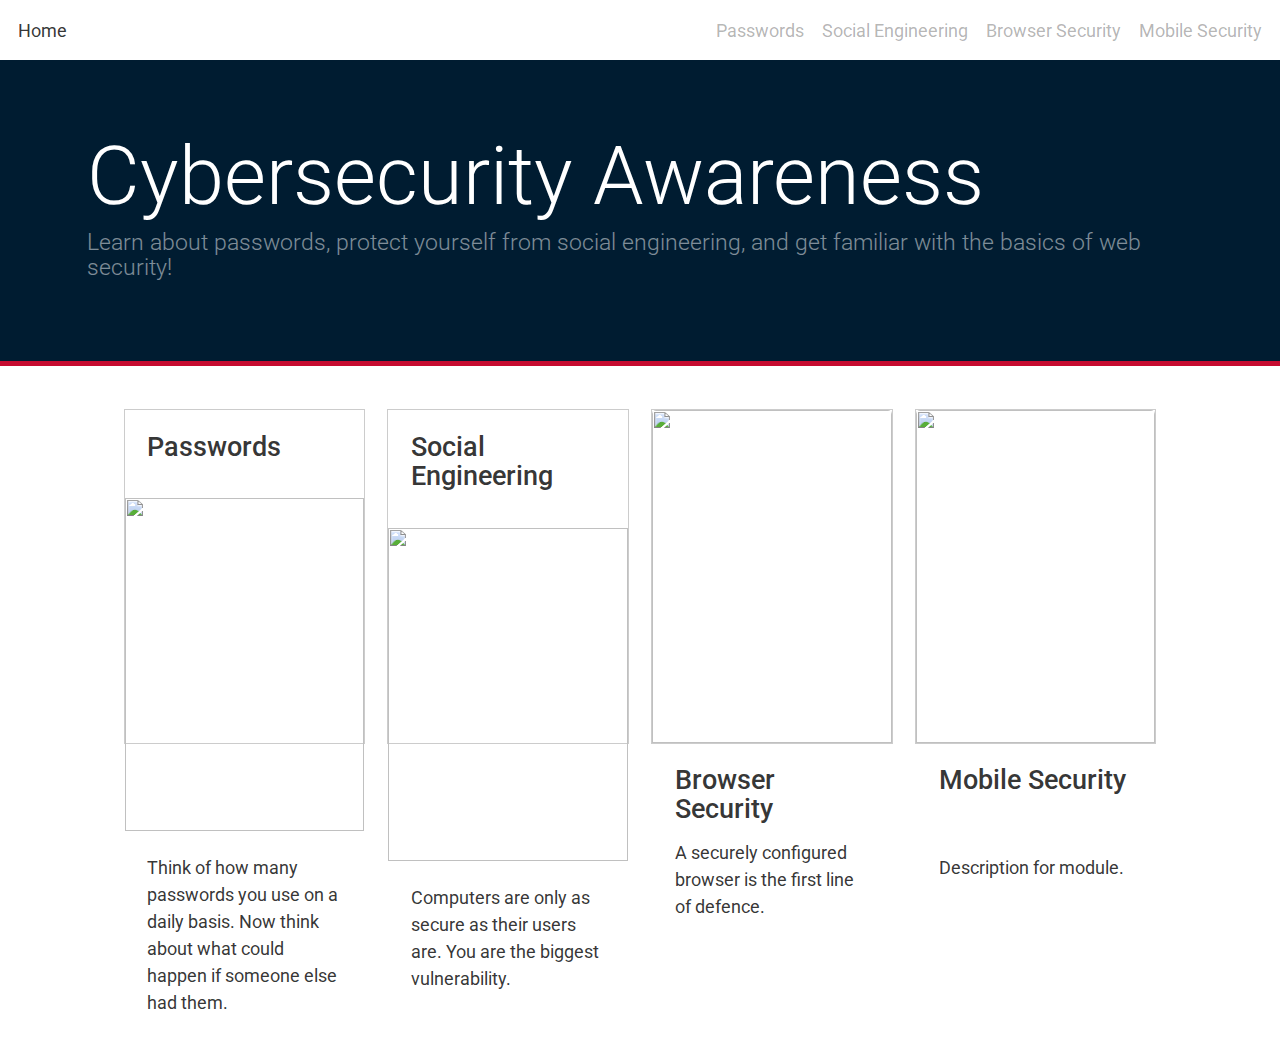
==== commit e2709c9f: "Add files via upload" ====
--- a/index.html
+++ b/index.html
@@ -22,18 +22,29 @@
         <![endif]-->
 </head>
 
-<body>
+<body onload="checkProgress()">
     <header class="navbar navbar-right navbar-full navbar-light" role="banner">
         <div class="clearfix">
             <button class="navbar-toggler hidden-sm-up" type="button" data-toggle="collapse" data-target="#exCollapsingNavbar2"> &#9776; </button>
         </div>
         <div class="collapse navbar-toggleable-xs" id="bd-main-nav">
             <nav class="nav navbar-nav">
-                <div class="pull-xs-left"> <a class="nav-item nav-link active" href="index.html"> Home </a> </div>
-                <div class="pull-xs-right"> <a class="nav-item nav-link" href="passwords.html"> Passwords </a> <a class="nav-item nav-link" href="socialeng.html"> Social Engineering </a> <a class="nav-item nav-link" href="index.html"> Browser Security </a> <a class="nav-item nav-link" href="index.html"> Online Shopping </a> <a class="nav-item nav-link" href="index.html"> Mobile Security </a> <a class="nav-item nav-link" href="index.html"> Last Module </a> </div>
+                
+                <div class="pull-xs-left">
+                    <a class="nav-item nav-link active" href="index.html"> Home </a>
+                </div>
+                
+                <div class="pull-xs-right">
+                    <a class="nav-item nav-link" href="passwords.html"> Passwords </a> 
+                    <a class="nav-item nav-link" href="socialeng.html"> Social Engineering </a> 
+                    <a class="nav-item nav-link" href="index.html"> Browser Security </a> 
+                    <a class="nav-item nav-link" href="index.html"> Mobile Security </a> 
+                </div>
+                
             </nav>
         </div>
     </header>
+    
     <div class="container-fluid hidden-md-up p-x-0">
         <div class="row m-t-2">
             <div class="container-fluid">
@@ -44,6 +55,7 @@
             </div>
         </div>
     </div>
+    
     <div class="container-fluid hidden-sm-down">
         <div class="row">
             <div class="jumbotron jumbotron-fluid col-md-12 m-b-1">
@@ -54,76 +66,72 @@
         </div>
         <div class="row" style="position: relative;">
             <div class="container-fluid col-md-offset-1 col-md-10">
-                <div class="row card-deck m-y-1" style="height: 15em;">
-                    <div class="card card-link transition">
+                <div class="row card-deck m-y-1">
+                    
+                    <div id="p-card" class="card card-link transition">
                         <a href="passwords.html">
-                            <div class="card-block height-full transition">
-                                <h4 class="card-title">  Passwords </h4>
-                                <hr>
+                            <div class="card-block">
+                                <h4 id="p-title" class="card-title transition"> Passwords </h4>
+                            </div>
+                            
+                            <img src="assets/images/image.svg" width="100%"></img>
+ 
+                            <div class="card-block">
                                 <p> Think of how many passwords you use on a daily basis. Now think about what could happen if someone else had them. </p>
                             </div>
                         </a>
                     </div>
-                    <div class="card card-link transition">
+                
+                    <div id="se-card" class="card card-link transition">
                         <a href="socialeng.html">
-                            <div class="card-block height-fulltransition">
-                                <h4> Social Engineering </h4>
-                                <hr>
+                            <div class="card-block transition">
+                                <h4 id="se-title" class="card-title"> Social Engineering </h4> 
+                            </div>
+                            
+                                <img src="assets/images/image.svg" width="100%"></img>
+                
+                            <div class="card-block">
                                 <p> Computers are only as secure as their users are. You are the biggest vulnerability. </p>
                             </div>
                         </a>
                     </div>
-                    <div class="card card-link transition">
+            
+                    <div id="bs-card" class="card card-link transition">
                         <a href="index.html">
-                            <div class="card-block height-full transition">
-                                <h4> Browser Security </h4>
-                                <hr>
+                            <img class="card-img-top" src="assets/images/image.svg" width="100%"></img>
+                        
+                            <div class="card-block transition">
+                                <h4 id="bs-title" class="card-title"> Browser Security </h4>
                                 <p> A securely configured browser is the first line of defence. </p>
+                            </div>
+                    
+                            
+                        </a>
+                    </div>
+            
+                    <div id="ms-card" class="card card-link transition">
+                        <a href="index.html">
+                            <img class="card-img-top" src="assets/images/image.svg" width="100%"></img>
+                        
+                            <div class="card-block transition">
+                                <h4 id="ms-title" class="card-title"> Mobile Security </h4> 
+                            </div> 
+                            
+                            
+                        
+                            <div class="card-block transition">
+                                <p> Description for module. </p>
                             </div>
                         </a>
                     </div>
-                </div>
-                <div class="row card-deck m-y-1" style="height: 15em;">
-                    <div class="card card-link transition">
-                        <a href="index.html">
-                            <div class="card-block height-full transition">
-                                <h4> Online Shopping </h4>
-                                <hr>
-                                <p> Some description of the module. </p>
-                            </div>
-                        </a>
-                    </div>
-                    <div class="card card-link transition">
-                        <a href="index.html">
-                            <div class="card-block height-full transition">
-                                <h4> Mobile Security </h4>
-                                <hr>
-                                <p> Some description of the module. </p>
-                            </div>
-                        </a>
-                    </div>
-                    <div class="card card-link transition">
-                        <a href="index.html">
-                            <div class="card-block height-full transition">
-                                <h4> Last Module </h4>
-                                <hr>
-                                <p> Some description of the module. </p>
-                            </div>
-                        </a>
-                    </div>
+
                 </div>
             </div>
         </div>
     </div>
-    <!-- JavaScript -->
+
     <script src="https://ajax.googleapis.com/ajax/libs/jquery/1.11.3/jquery.min.js"></script>
-    <!-- <script src="assets/js/zenscroll-min.js"></script> -->
-    <!-- <script src="assets/bootstrap/dist/js/bootstrap.min.js"></script> 
-    <script>
-        var x = screen.availHeight;
-
-        zenscroll.setup(null, x * .1)
-    </script> -->
+    <script src="assets/js/csam.js"></script>
 </body>
 
 </html>--- a/assets/css/csam.css
+++ b/assets/css/csam.css
@@ -2,4 +2,4 @@
  * Bootstrap v4.0.0-alpha.2 (http://getbootstrap.com)
  * Copyright 2011-2015 Twitter, Inc.
  * Licensed under MIT (https://github.com/twbs/bootstrap/blob/master/LICENSE)
- *//*! normalize.css v3.0.3 | MIT License | github.com/necolas/normalize.css */html{font-family:sans-serif;-ms-text-size-adjust:100%;-webkit-text-size-adjust:100%}body{margin:0}article,aside,details,figcaption,figure,footer,header,hgroup,main,menu,nav,section,summary{display:block}audio,canvas,progress,video{display:inline-block;vertical-align:baseline}audio:not([controls]){display:none;height:0}[hidden],template{display:none}a{background-color:transparent}a:active{outline:0}a:hover{outline:0}abbr[title]{border-bottom:1px dotted}b,strong{font-weight:bold}dfn{font-style:italic}h1{font-size:2em;margin:0.67em 0}mark{background:#ff0;color:#000}small{font-size:80%}sub,sup{font-size:75%;line-height:0;position:relative;vertical-align:baseline}sup{top:-0.5em}sub{bottom:-0.25em}img{border:0}svg:not(:root){overflow:hidden}figure{margin:1em 40px}hr{box-sizing:content-box;height:0}pre{overflow:auto}code,kbd,pre,samp{font-family:monospace, monospace;font-size:1em}button,input,optgroup,select,textarea{color:inherit;font:inherit;margin:0}button{overflow:visible}button,select{text-transform:none}button,html input[type="button"],input[type="reset"],input[type="submit"]{-webkit-appearance:button;cursor:pointer}button[disabled],html input[disabled]{cursor:default}button::-moz-focus-inner,input::-moz-focus-inner{border:0;padding:0}input{line-height:normal}input[type="checkbox"],input[type="radio"]{box-sizing:border-box;padding:0}input[type="number"]::-webkit-inner-spin-button,input[type="number"]::-webkit-outer-spin-button{height:auto}input[type="search"]{-webkit-appearance:textfield;box-sizing:content-box}input[type="search"]::-webkit-search-cancel-button,input[type="search"]::-webkit-search-decoration{-webkit-appearance:none}fieldset{border:1px solid #c0c0c0;margin:0 2px;padding:0.35em 0.625em 0.75em}legend{border:0;padding:0}textarea{overflow:auto}optgroup{font-weight:bold}table{border-collapse:collapse;border-spacing:0}td,th{padding:0}html{box-sizing:border-box}*,*::before,*::after{box-sizing:inherit}@-moz-viewport{width:device-width}@-ms-viewport{width:device-width}@-webkit-viewport{width:device-width}@viewport{width:device-width}html{font-size:16px;-webkit-tap-highlight-color:transparent}body{font-family:"Roboto","Helvetica Neue",Helvetica,Arial,sans-serif;font-size:1rem;line-height:1.5;color:#001c31;background-color:#fff}[tabindex="-1"]:focus{outline:none !important}h1,h2,h3,h4,h5,h6{margin-top:0;margin-bottom:.5rem}p{margin-top:0;margin-bottom:1rem}abbr[title],abbr[data-original-title]{cursor:help;border-bottom:1px dotted #003359}address{margin-bottom:1rem;font-style:normal;line-height:inherit}ol,ul,dl{margin-top:0;margin-bottom:1rem}ol ol,ul ul,ol ul,ul ol{margin-bottom:0}dt{font-weight:bold}dd{margin-bottom:.5rem;margin-left:0}blockquote{margin:0 0 1rem}a{color:#00233e;text-decoration:none}a:focus,a:hover{color:#000;text-decoration:underline}a:focus{outline:thin dotted;outline:5px auto -webkit-focus-ring-color;outline-offset:-2px}pre{margin-top:0;margin-bottom:1rem}figure{margin:0 0 1rem}img{vertical-align:middle}[role="button"]{cursor:pointer}a,area,button,[role="button"],input,label,select,summary,textarea{-ms-touch-action:manipulation;touch-action:manipulation}table{background-color:transparent}caption{padding-top:0.75rem;padding-bottom:0.75rem;color:#003359;text-align:left;caption-side:bottom}th{text-align:left}label{display:inline-block;margin-bottom:.5rem}button:focus{outline:1px dotted;outline:5px auto -webkit-focus-ring-color}input,button,select,textarea{margin:0;line-height:inherit;border-radius:0}textarea{resize:vertical}fieldset{min-width:0;padding:0;margin:0;border:0}legend{display:block;width:100%;padding:0;margin-bottom:.5rem;font-size:1.5rem;line-height:inherit}input[type="search"]{box-sizing:inherit;-webkit-appearance:none}output{display:inline-block}[hidden]{display:none !important}h1,h2,h3,h4,h5,h6,.h1,.h2,.h3,.h4,.h5,.h6{margin-bottom:0.5rem;font-family:inherit;font-weight:500;line-height:1.1;color:inherit}h1{font-size:2.5rem}h2{font-size:2rem}h3{font-size:1.75rem}h4{font-size:1.5rem}h5{font-size:1.25rem}h6{font-size:1rem}.h1{font-size:2.5rem}.h2{font-size:2rem}.h3{font-size:1.75rem}.h4{font-size:1.5rem}.h5{font-size:1.25rem}.h6{font-size:1rem}.lead{font-size:1.25rem;font-weight:300}.display-1{font-size:6rem;font-weight:300}.display-2{font-size:5.5rem;font-weight:300}.display-3{font-size:4.5rem;font-weight:300}.display-4{font-size:3.5rem;font-weight:300}hr{margin-top:1rem;margin-bottom:1rem;border:0;border-top:1px solid rgba(0,0,0,0.1)}small,.small{font-size:80%;font-weight:normal}mark,.mark{padding:.2em;background-color:#fcf8e3}.list-unstyled{padding-left:0;list-style:none}.list-inline{padding-left:0;list-style:none}.list-inline-item{display:inline-block}.list-inline-item:not(:last-child){margin-right:5px}.dl-horizontal{margin-right:-1.875rem;margin-left:-1.875rem}.dl-horizontal::after{content:"";display:table;clear:both}.initialism{font-size:90%;text-transform:uppercase}.blockquote{padding:0.5rem 1rem;margin-bottom:1rem;font-size:1.25rem;border-left:0.25rem solid #4c708a}.blockquote-footer{display:block;font-size:80%;line-height:1.5;color:#003359}.blockquote-footer::before{content:"\2014 \00A0"}.blockquote-reverse{padding-right:1rem;padding-left:0;text-align:right;border-right:0.25rem solid #4c708a;border-left:0}.blockquote-reverse .blockquote-footer::before{content:""}.blockquote-reverse .blockquote-footer::after{content:"\00A0 \2014"}.container{margin-left:auto;margin-right:auto;padding-left:0.9375rem;padding-right:0.9375rem}@media (min-width: 544px){.container{max-width:576px}}@media (min-width: 768px){.container{max-width:720px}}@media (min-width: 992px){.container{max-width:940px}}@media (min-width: 1200px){.container{max-width:1140px}}.container-fluid{margin-left:auto;margin-right:auto;padding-left:0.9375rem;padding-right:0.9375rem}.row{display:-webkit-flex;display:-ms-flexbox;display:flex;-webkit-flex-wrap:wrap;-ms-flex-wrap:wrap;flex-wrap:wrap;margin-left:-0.9375rem;margin-right:-0.9375rem}.col-xs-1,.col-xs-2,.col-xs-3,.col-xs-4,.col-xs-5,.col-xs-6,.col-xs-7,.col-xs-8,.col-xs-9,.col-xs-10,.col-xs-11,.col-xs-12,.col-sm-1,.col-sm-2,.col-sm-3,.col-sm-4,.col-sm-5,.col-sm-6,.col-sm-7,.col-sm-8,.col-sm-9,.col-sm-10,.col-sm-11,.col-sm-12,.col-md-1,.col-md-2,.col-md-3,.col-md-4,.col-md-5,.col-md-6,.col-md-7,.col-md-8,.col-md-9,.col-md-10,.col-md-11,.col-md-12,.col-lg-1,.col-lg-2,.col-lg-3,.col-lg-4,.col-lg-5,.col-lg-6,.col-lg-7,.col-lg-8,.col-lg-9,.col-lg-10,.col-lg-11,.col-lg-12,.col-xl-1,.col-xl-2,.col-xl-3,.col-xl-4,.col-xl-5,.col-xl-6,.col-xl-7,.col-xl-8,.col-xl-9,.col-xl-10,.col-xl-11,.col-xl-12{position:relative;min-height:1px;padding-left:0.9375rem;padding-right:0.9375rem}.col-xs-1{-webkit-flex:0 0 8.33333%;-ms-flex:0 0 8.33333%;flex:0 0 8.33333%}.col-xs-2{-webkit-flex:0 0 16.66667%;-ms-flex:0 0 16.66667%;flex:0 0 16.66667%}.col-xs-3{-webkit-flex:0 0 25%;-ms-flex:0 0 25%;flex:0 0 25%}.col-xs-4{-webkit-flex:0 0 33.33333%;-ms-flex:0 0 33.33333%;flex:0 0 33.33333%}.col-xs-5{-webkit-flex:0 0 41.66667%;-ms-flex:0 0 41.66667%;flex:0 0 41.66667%}.col-xs-6{-webkit-flex:0 0 50%;-ms-flex:0 0 50%;flex:0 0 50%}.col-xs-7{-webkit-flex:0 0 58.33333%;-ms-flex:0 0 58.33333%;flex:0 0 58.33333%}.col-xs-8{-webkit-flex:0 0 66.66667%;-ms-flex:0 0 66.66667%;flex:0 0 66.66667%}.col-xs-9{-webkit-flex:0 0 75%;-ms-flex:0 0 75%;flex:0 0 75%}.col-xs-10{-webkit-flex:0 0 83.33333%;-ms-flex:0 0 83.33333%;flex:0 0 83.33333%}.col-xs-11{-webkit-flex:0 0 91.66667%;-ms-flex:0 0 91.66667%;flex:0 0 91.66667%}.col-xs-12{-webkit-flex:0 0 100%;-ms-flex:0 0 100%;flex:0 0 100%}.col-xs-pull-0{right:auto}.col-xs-pull-1{right:8.33333%}.col-xs-pull-2{right:16.66667%}.col-xs-pull-3{right:25%}.col-xs-pull-4{right:33.33333%}.col-xs-pull-5{right:41.66667%}.col-xs-pull-6{right:50%}.col-xs-pull-7{right:58.33333%}.col-xs-pull-8{right:66.66667%}.col-xs-pull-9{right:75%}.col-xs-pull-10{right:83.33333%}.col-xs-pull-11{right:91.66667%}.col-xs-pull-12{right:100%}.col-xs-push-0{left:auto}.col-xs-push-1{left:8.33333%}.col-xs-push-2{left:16.66667%}.col-xs-push-3{left:25%}.col-xs-push-4{left:33.33333%}.col-xs-push-5{left:41.66667%}.col-xs-push-6{left:50%}.col-xs-push-7{left:58.33333%}.col-xs-push-8{left:66.66667%}.col-xs-push-9{left:75%}.col-xs-push-10{left:83.33333%}.col-xs-push-11{left:91.66667%}.col-xs-push-12{left:100%}.col-xs-offset-0{margin-left:0%}.col-xs-offset-1{margin-left:8.33333%}.col-xs-offset-2{margin-left:16.66667%}.col-xs-offset-3{margin-left:25%}.col-xs-offset-4{margin-left:33.33333%}.col-xs-offset-5{margin-left:41.66667%}.col-xs-offset-6{margin-left:50%}.col-xs-offset-7{margin-left:58.33333%}.col-xs-offset-8{margin-left:66.66667%}.col-xs-offset-9{margin-left:75%}.col-xs-offset-10{margin-left:83.33333%}.col-xs-offset-11{margin-left:91.66667%}.col-xs-offset-12{margin-left:100%}@media (min-width: 544px){.col-sm-1{-webkit-flex:0 0 8.33333%;-ms-flex:0 0 8.33333%;flex:0 0 8.33333%}.col-sm-2{-webkit-flex:0 0 16.66667%;-ms-flex:0 0 16.66667%;flex:0 0 16.66667%}.col-sm-3{-webkit-flex:0 0 25%;-ms-flex:0 0 25%;flex:0 0 25%}.col-sm-4{-webkit-flex:0 0 33.33333%;-ms-flex:0 0 33.33333%;flex:0 0 33.33333%}.col-sm-5{-webkit-flex:0 0 41.66667%;-ms-flex:0 0 41.66667%;flex:0 0 41.66667%}.col-sm-6{-webkit-flex:0 0 50%;-ms-flex:0 0 50%;flex:0 0 50%}.col-sm-7{-webkit-flex:0 0 58.33333%;-ms-flex:0 0 58.33333%;flex:0 0 58.33333%}.col-sm-8{-webkit-flex:0 0 66.66667%;-ms-flex:0 0 66.66667%;flex:0 0 66.66667%}.col-sm-9{-webkit-flex:0 0 75%;-ms-flex:0 0 75%;flex:0 0 75%}.col-sm-10{-webkit-flex:0 0 83.33333%;-ms-flex:0 0 83.33333%;flex:0 0 83.33333%}.col-sm-11{-webkit-flex:0 0 91.66667%;-ms-flex:0 0 91.66667%;flex:0 0 91.66667%}.col-sm-12{-webkit-flex:0 0 100%;-ms-flex:0 0 100%;flex:0 0 100%}.col-sm-pull-0{right:auto}.col-sm-pull-1{right:8.33333%}.col-sm-pull-2{right:16.66667%}.col-sm-pull-3{right:25%}.col-sm-pull-4{right:33.33333%}.col-sm-pull-5{right:41.66667%}.col-sm-pull-6{right:50%}.col-sm-pull-7{right:58.33333%}.col-sm-pull-8{right:66.66667%}.col-sm-pull-9{right:75%}.col-sm-pull-10{right:83.33333%}.col-sm-pull-11{right:91.66667%}.col-sm-pull-12{right:100%}.col-sm-push-0{left:auto}.col-sm-push-1{left:8.33333%}.col-sm-push-2{left:16.66667%}.col-sm-push-3{left:25%}.col-sm-push-4{left:33.33333%}.col-sm-push-5{left:41.66667%}.col-sm-push-6{left:50%}.col-sm-push-7{left:58.33333%}.col-sm-push-8{left:66.66667%}.col-sm-push-9{left:75%}.col-sm-push-10{left:83.33333%}.col-sm-push-11{left:91.66667%}.col-sm-push-12{left:100%}.col-sm-offset-0{margin-left:0%}.col-sm-offset-1{margin-left:8.33333%}.col-sm-offset-2{margin-left:16.66667%}.col-sm-offset-3{margin-left:25%}.col-sm-offset-4{margin-left:33.33333%}.col-sm-offset-5{margin-left:41.66667%}.col-sm-offset-6{margin-left:50%}.col-sm-offset-7{margin-left:58.33333%}.col-sm-offset-8{margin-left:66.66667%}.col-sm-offset-9{margin-left:75%}.col-sm-offset-10{margin-left:83.33333%}.col-sm-offset-11{margin-left:91.66667%}.col-sm-offset-12{margin-left:100%}}@media (min-width: 768px){.col-md-1{-webkit-flex:0 0 8.33333%;-ms-flex:0 0 8.33333%;flex:0 0 8.33333%}.col-md-2{-webkit-flex:0 0 16.66667%;-ms-flex:0 0 16.66667%;flex:0 0 16.66667%}.col-md-3{-webkit-flex:0 0 25%;-ms-flex:0 0 25%;flex:0 0 25%}.col-md-4{-webkit-flex:0 0 33.33333%;-ms-flex:0 0 33.33333%;flex:0 0 33.33333%}.col-md-5{-webkit-flex:0 0 41.66667%;-ms-flex:0 0 41.66667%;flex:0 0 41.66667%}.col-md-6{-webkit-flex:0 0 50%;-ms-flex:0 0 50%;flex:0 0 50%}.col-md-7{-webkit-flex:0 0 58.33333%;-ms-flex:0 0 58.33333%;flex:0 0 58.33333%}.col-md-8{-webkit-flex:0 0 66.66667%;-ms-flex:0 0 66.66667%;flex:0 0 66.66667%}.col-md-9{-webkit-flex:0 0 75%;-ms-flex:0 0 75%;flex:0 0 75%}.col-md-10{-webkit-flex:0 0 83.33333%;-ms-flex:0 0 83.33333%;flex:0 0 83.33333%}.col-md-11{-webkit-flex:0 0 91.66667%;-ms-flex:0 0 91.66667%;flex:0 0 91.66667%}.col-md-12{-webkit-flex:0 0 100%;-ms-flex:0 0 100%;flex:0 0 100%}.col-md-pull-0{right:auto}.col-md-pull-1{right:8.33333%}.col-md-pull-2{right:16.66667%}.col-md-pull-3{right:25%}.col-md-pull-4{right:33.33333%}.col-md-pull-5{right:41.66667%}.col-md-pull-6{right:50%}.col-md-pull-7{right:58.33333%}.col-md-pull-8{right:66.66667%}.col-md-pull-9{right:75%}.col-md-pull-10{right:83.33333%}.col-md-pull-11{right:91.66667%}.col-md-pull-12{right:100%}.col-md-push-0{left:auto}.col-md-push-1{left:8.33333%}.col-md-push-2{left:16.66667%}.col-md-push-3{left:25%}.col-md-push-4{left:33.33333%}.col-md-push-5{left:41.66667%}.col-md-push-6{left:50%}.col-md-push-7{left:58.33333%}.col-md-push-8{left:66.66667%}.col-md-push-9{left:75%}.col-md-push-10{left:83.33333%}.col-md-push-11{left:91.66667%}.col-md-push-12{left:100%}.col-md-offset-0{margin-left:0%}.col-md-offset-1{margin-left:8.33333%}.col-md-offset-2{margin-left:16.66667%}.col-md-offset-3{margin-left:25%}.col-md-offset-4{margin-left:33.33333%}.col-md-offset-5{margin-left:41.66667%}.col-md-offset-6{margin-left:50%}.col-md-offset-7{margin-left:58.33333%}.col-md-offset-8{margin-left:66.66667%}.col-md-offset-9{margin-left:75%}.col-md-offset-10{margin-left:83.33333%}.col-md-offset-11{margin-left:91.66667%}.col-md-offset-12{margin-left:100%}}@media (min-width: 992px){.col-lg-1{-webkit-flex:0 0 8.33333%;-ms-flex:0 0 8.33333%;flex:0 0 8.33333%}.col-lg-2{-webkit-flex:0 0 16.66667%;-ms-flex:0 0 16.66667%;flex:0 0 16.66667%}.col-lg-3{-webkit-flex:0 0 25%;-ms-flex:0 0 25%;flex:0 0 25%}.col-lg-4{-webkit-flex:0 0 33.33333%;-ms-flex:0 0 33.33333%;flex:0 0 33.33333%}.col-lg-5{-webkit-flex:0 0 41.66667%;-ms-flex:0 0 41.66667%;flex:0 0 41.66667%}.col-lg-6{-webkit-flex:0 0 50%;-ms-flex:0 0 50%;flex:0 0 50%}.col-lg-7{-webkit-flex:0 0 58.33333%;-ms-flex:0 0 58.33333%;flex:0 0 58.33333%}.col-lg-8{-webkit-flex:0 0 66.66667%;-ms-flex:0 0 66.66667%;flex:0 0 66.66667%}.col-lg-9{-webkit-flex:0 0 75%;-ms-flex:0 0 75%;flex:0 0 75%}.col-lg-10{-webkit-flex:0 0 83.33333%;-ms-flex:0 0 83.33333%;flex:0 0 83.33333%}.col-lg-11{-webkit-flex:0 0 91.66667%;-ms-flex:0 0 91.66667%;flex:0 0 91.66667%}.col-lg-12{-webkit-flex:0 0 100%;-ms-flex:0 0 100%;flex:0 0 100%}.col-lg-pull-0{right:auto}.col-lg-pull-1{right:8.33333%}.col-lg-pull-2{right:16.66667%}.col-lg-pull-3{right:25%}.col-lg-pull-4{right:33.33333%}.col-lg-pull-5{right:41.66667%}.col-lg-pull-6{right:50%}.col-lg-pull-7{right:58.33333%}.col-lg-pull-8{right:66.66667%}.col-lg-pull-9{right:75%}.col-lg-pull-10{right:83.33333%}.col-lg-pull-11{right:91.66667%}.col-lg-pull-12{right:100%}.col-lg-push-0{left:auto}.col-lg-push-1{left:8.33333%}.col-lg-push-2{left:16.66667%}.col-lg-push-3{left:25%}.col-lg-push-4{left:33.33333%}.col-lg-push-5{left:41.66667%}.col-lg-push-6{left:50%}.col-lg-push-7{left:58.33333%}.col-lg-push-8{left:66.66667%}.col-lg-push-9{left:75%}.col-lg-push-10{left:83.33333%}.col-lg-push-11{left:91.66667%}.col-lg-push-12{left:100%}.col-lg-offset-0{margin-left:0%}.col-lg-offset-1{margin-left:8.33333%}.col-lg-offset-2{margin-left:16.66667%}.col-lg-offset-3{margin-left:25%}.col-lg-offset-4{margin-left:33.33333%}.col-lg-offset-5{margin-left:41.66667%}.col-lg-offset-6{margin-left:50%}.col-lg-offset-7{margin-left:58.33333%}.col-lg-offset-8{margin-left:66.66667%}.col-lg-offset-9{margin-left:75%}.col-lg-offset-10{margin-left:83.33333%}.col-lg-offset-11{margin-left:91.66667%}.col-lg-offset-12{margin-left:100%}}@media (min-width: 1200px){.col-xl-1{-webkit-flex:0 0 8.33333%;-ms-flex:0 0 8.33333%;flex:0 0 8.33333%}.col-xl-2{-webkit-flex:0 0 16.66667%;-ms-flex:0 0 16.66667%;flex:0 0 16.66667%}.col-xl-3{-webkit-flex:0 0 25%;-ms-flex:0 0 25%;flex:0 0 25%}.col-xl-4{-webkit-flex:0 0 33.33333%;-ms-flex:0 0 33.33333%;flex:0 0 33.33333%}.col-xl-5{-webkit-flex:0 0 41.66667%;-ms-flex:0 0 41.66667%;flex:0 0 41.66667%}.col-xl-6{-webkit-flex:0 0 50%;-ms-flex:0 0 50%;flex:0 0 50%}.col-xl-7{-webkit-flex:0 0 58.33333%;-ms-flex:0 0 58.33333%;flex:0 0 58.33333%}.col-xl-8{-webkit-flex:0 0 66.66667%;-ms-flex:0 0 66.66667%;flex:0 0 66.66667%}.col-xl-9{-webkit-flex:0 0 75%;-ms-flex:0 0 75%;flex:0 0 75%}.col-xl-10{-webkit-flex:0 0 83.33333%;-ms-flex:0 0 83.33333%;flex:0 0 83.33333%}.col-xl-11{-webkit-flex:0 0 91.66667%;-ms-flex:0 0 91.66667%;flex:0 0 91.66667%}.col-xl-12{-webkit-flex:0 0 100%;-ms-flex:0 0 100%;flex:0 0 100%}.col-xl-pull-0{right:auto}.col-xl-pull-1{right:8.33333%}.col-xl-pull-2{right:16.66667%}.col-xl-pull-3{right:25%}.col-xl-pull-4{right:33.33333%}.col-xl-pull-5{right:41.66667%}.col-xl-pull-6{right:50%}.col-xl-pull-7{right:58.33333%}.col-xl-pull-8{right:66.66667%}.col-xl-pull-9{right:75%}.col-xl-pull-10{right:83.33333%}.col-xl-pull-11{right:91.66667%}.col-xl-pull-12{right:100%}.col-xl-push-0{left:auto}.col-xl-push-1{left:8.33333%}.col-xl-push-2{left:16.66667%}.col-xl-push-3{left:25%}.col-xl-push-4{left:33.33333%}.col-xl-push-5{left:41.66667%}.col-xl-push-6{left:50%}.col-xl-push-7{left:58.33333%}.col-xl-push-8{left:66.66667%}.col-xl-push-9{left:75%}.col-xl-push-10{left:83.33333%}.col-xl-push-11{left:91.66667%}.col-xl-push-12{left:100%}.col-xl-offset-0{margin-left:0%}.col-xl-offset-1{margin-left:8.33333%}.col-xl-offset-2{margin-left:16.66667%}.col-xl-offset-3{margin-left:25%}.col-xl-offset-4{margin-left:33.33333%}.col-xl-offset-5{margin-left:41.66667%}.col-xl-offset-6{margin-left:50%}.col-xl-offset-7{margin-left:58.33333%}.col-xl-offset-8{margin-left:66.66667%}.col-xl-offset-9{margin-left:75%}.col-xl-offset-10{margin-left:83.33333%}.col-xl-offset-11{margin-left:91.66667%}.col-xl-offset-12{margin-left:100%}}.col-xs-first{-webkit-order:-1;-ms-flex-order:-1;order:-1}.col-xs-last{-webkit-order:1;-ms-flex-order:1;order:1}@media (min-width: 544px){.col-sm-first{-webkit-order:-1;-ms-flex-order:-1;order:-1}.col-sm-last{-webkit-order:1;-ms-flex-order:1;order:1}}@media (min-width: 768px){.col-md-first{-webkit-order:-1;-ms-flex-order:-1;order:-1}.col-md-last{-webkit-order:1;-ms-flex-order:1;order:1}}@media (min-width: 992px){.col-lg-first{-webkit-order:-1;-ms-flex-order:-1;order:-1}.col-lg-last{-webkit-order:1;-ms-flex-order:1;order:1}}@media (min-width: 1200px){.col-xl-first{-webkit-order:-1;-ms-flex-order:-1;order:-1}.col-xl-last{-webkit-order:1;-ms-flex-order:1;order:1}}.row-xs-top{-webkit-align-items:flex-start;-ms-flex-align:start;align-items:flex-start}.row-xs-center{-webkit-align-items:center;-ms-flex-align:center;align-items:center}.row-xs-bottom{-webkit-align-items:flex-end;-ms-flex-align:end;align-items:flex-end}@media (min-width: 544px){.row-sm-top{-webkit-align-items:flex-start;-ms-flex-align:start;align-items:flex-start}.row-sm-center{-webkit-align-items:center;-ms-flex-align:center;align-items:center}.row-sm-bottom{-webkit-align-items:flex-end;-ms-flex-align:end;align-items:flex-end}}@media (min-width: 768px){.row-md-top{-webkit-align-items:flex-start;-ms-flex-align:start;align-items:flex-start}.row-md-center{-webkit-align-items:center;-ms-flex-align:center;align-items:center}.row-md-bottom{-webkit-align-items:flex-end;-ms-flex-align:end;align-items:flex-end}}@media (min-width: 992px){.row-lg-top{-webkit-align-items:flex-start;-ms-flex-align:start;align-items:flex-start}.row-lg-center{-webkit-align-items:center;-ms-flex-align:center;align-items:center}.row-lg-bottom{-webkit-align-items:flex-end;-ms-flex-align:end;align-items:flex-end}}@media (min-width: 1200px){.row-xl-top{-webkit-align-items:flex-start;-ms-flex-align:start;align-items:flex-start}.row-xl-center{-webkit-align-items:center;-ms-flex-align:center;align-items:center}.row-xl-bottom{-webkit-align-items:flex-end;-ms-flex-align:end;align-items:flex-end}}.col-xs-top{-webkit-align-self:flex-start;-ms-flex-item-align:start;align-self:flex-start}.col-xs-center{-webkit-align-self:center;-ms-flex-item-align:center;align-self:center}.col-xs-bottom{-webkit-align-self:flex-end;-ms-flex-item-align:end;align-self:flex-end}@media (min-width: 544px){.col-sm-top{-webkit-align-self:flex-start;-ms-flex-item-align:start;align-self:flex-start}.col-sm-center{-webkit-align-self:center;-ms-flex-item-align:center;align-self:center}.col-sm-bottom{-webkit-align-self:flex-end;-ms-flex-item-align:end;align-self:flex-end}}@media (min-width: 768px){.col-md-top{-webkit-align-self:flex-start;-ms-flex-item-align:start;align-self:flex-start}.col-md-center{-webkit-align-self:center;-ms-flex-item-align:center;align-self:center}.col-md-bottom{-webkit-align-self:flex-end;-ms-flex-item-align:end;align-self:flex-end}}@media (min-width: 992px){.col-lg-top{-webkit-align-self:flex-start;-ms-flex-item-align:start;align-self:flex-start}.col-lg-center{-webkit-align-self:center;-ms-flex-item-align:center;align-self:center}.col-lg-bottom{-webkit-align-self:flex-end;-ms-flex-item-align:end;align-self:flex-end}}@media (min-width: 1200px){.col-xl-top{-webkit-align-self:flex-start;-ms-flex-item-align:start;align-self:flex-start}.col-xl-center{-webkit-align-self:center;-ms-flex-item-align:center;align-self:center}.col-xl-bottom{-webkit-align-self:flex-end;-ms-flex-item-align:end;align-self:flex-end}}.table{width:100%;max-width:100%;margin-bottom:1rem}.table th,.table td{padding:0.75rem;line-height:1.5;vertical-align:top;border-top:1px solid #4c708a}.table thead th{vertical-align:bottom;border-bottom:2px solid #4c708a}.table tbody+tbody{border-top:2px solid #4c708a}.table .table{background-color:#fff}.table-sm th,.table-sm td{padding:0.3rem}.table-bordered{border:1px solid #4c708a}.table-bordered th,.table-bordered td{border:1px solid #4c708a}.table-bordered thead th,.table-bordered thead td{border-bottom-width:2px}.table-striped tbody tr:nth-of-type(odd){background-color:#f9f9f9}.table-hover tbody tr:hover{background-color:#f5f5f5}.table-active,.table-active>th,.table-active>td{background-color:#f5f5f5}.table-hover .table-active:hover{background-color:#e8e8e8}.table-hover .table-active:hover>td,.table-hover .table-active:hover>th{background-color:#e8e8e8}.table-success,.table-success>th,.table-success>td{background-color:#dff0d8}.table-hover .table-success:hover{background-color:#d0e9c6}.table-hover .table-success:hover>td,.table-hover .table-success:hover>th{background-color:#d0e9c6}.table-info,.table-info>th,.table-info>td{background-color:#d9edf7}.table-hover .table-info:hover{background-color:#c4e3f3}.table-hover .table-info:hover>td,.table-hover .table-info:hover>th{background-color:#c4e3f3}.table-warning,.table-warning>th,.table-warning>td{background-color:#fcf8e3}.table-hover .table-warning:hover{background-color:#faf2cc}.table-hover .table-warning:hover>td,.table-hover .table-warning:hover>th{background-color:#faf2cc}.table-danger,.table-danger>th,.table-danger>td{background-color:#f2dede}.table-hover .table-danger:hover{background-color:#ebcccc}.table-hover .table-danger:hover>td,.table-hover .table-danger:hover>th{background-color:#ebcccc}.table-responsive{display:block;width:100%;min-height:0.01%;overflow-x:auto}.thead-inverse th{color:#fff;background-color:#001c31}.thead-default th{color:#00233e;background-color:#4c708a}.table-inverse{color:#4c708a;background-color:#001c31}.table-inverse.table-bordered{border:0}.table-inverse th,.table-inverse td,.table-inverse thead th{border-color:#00233e}.table-reflow thead{float:left}.table-reflow tbody{display:block;white-space:nowrap}.table-reflow th,.table-reflow td{border-top:1px solid #4c708a;border-left:1px solid #4c708a}.table-reflow th:last-child,.table-reflow td:last-child{border-right:1px solid #4c708a}.table-reflow thead:last-child tr:last-child th,.table-reflow thead:last-child tr:last-child td,.table-reflow tbody:last-child tr:last-child th,.table-reflow tbody:last-child tr:last-child td,.table-reflow tfoot:last-child tr:last-child th,.table-reflow tfoot:last-child tr:last-child td{border-bottom:1px solid #4c708a}.table-reflow tr{float:left}.table-reflow tr th,.table-reflow tr td{display:block !important;border:1px solid #4c708a}.fade{opacity:0;transition:opacity .15s linear}.fade.in{opacity:1}.collapse{display:none}.collapse.in{display:block}.collapsing{position:relative;height:0;overflow:hidden;transition-timing-function:ease;transition-duration:.35s;transition-property:height}.nav{padding-left:0;margin-bottom:0;list-style:none}.nav-link{display:inline-block}.nav-link:focus,.nav-link:hover{text-decoration:none}.nav-link.disabled{color:#003359}.nav-link.disabled,.nav-link.disabled:focus,.nav-link.disabled:hover{color:#003359;cursor:not-allowed;background-color:transparent}.nav-inline .nav-item{display:inline-block}.nav-inline .nav-item+.nav-item,.nav-inline .nav-link+.nav-link{margin-left:1rem}.nav-tabs{border-bottom:1px solid #ddd}.nav-tabs::after{content:"";display:table;clear:both}.nav-tabs .nav-item{float:left;margin-bottom:-1px}.nav-tabs .nav-item+.nav-item{margin-left:.2rem}.nav-tabs .nav-link{display:block;padding:0.5em 1em;border:1px solid transparent;border-radius:0.25rem 0.25rem 0 0}.nav-tabs .nav-link:focus,.nav-tabs .nav-link:hover{border-color:#4c708a #4c708a #ddd}.nav-tabs .nav-link.disabled,.nav-tabs .nav-link.disabled:focus,.nav-tabs .nav-link.disabled:hover{color:#003359;background-color:transparent;border-color:transparent}.nav-tabs .nav-link.active,.nav-tabs .nav-link.active:focus,.nav-tabs .nav-link.active:hover,.nav-tabs .nav-item.open .nav-link,.nav-tabs .nav-item.open .nav-link:focus,.nav-tabs .nav-item.open .nav-link:hover{color:#00233e;background-color:#fff;border-color:#ddd #ddd transparent}.nav-pills::after{content:"";display:table;clear:both}.nav-pills .nav-item{float:left}.nav-pills .nav-item+.nav-item{margin-left:.2rem}.nav-pills .nav-link{display:block;padding:0.5em 1em;border-radius:0.25rem}.nav-pills .nav-link.active,.nav-pills .nav-link.active:focus,.nav-pills .nav-link.active:hover,.nav-pills .nav-item.open .nav-link,.nav-pills .nav-item.open .nav-link:focus,.nav-pills .nav-item.open .nav-link:hover{color:#fff;cursor:default;background-color:#00233e}.nav-stacked .nav-item{display:block;float:none}.nav-stacked .nav-item+.nav-item{margin-top:.2rem;margin-left:0}.tab-content>.tab-pane{display:none}.tab-content>.active{display:block}.nav-tabs .dropdown-menu{margin-top:-1px;border-top-right-radius:0;border-top-left-radius:0}.navbar{position:relative;padding:0.5rem 1rem}.navbar::after{content:"";display:table;clear:both}@media (min-width: 544px){.navbar{border-radius:0.25rem}}.navbar-full{z-index:1000}@media (min-width: 544px){.navbar-full{border-radius:0}}.navbar-fixed-top,.navbar-fixed-bottom{position:fixed;right:0;left:0;z-index:1030}@media (min-width: 544px){.navbar-fixed-top,.navbar-fixed-bottom{border-radius:0}}.navbar-fixed-top{top:0}.navbar-fixed-bottom{bottom:0}.navbar-sticky-top{position:-webkit-sticky;position:sticky;top:0;z-index:1030;width:100%}@media (min-width: 544px){.navbar-sticky-top{border-radius:0}}.navbar-brand{float:left;padding-top:.25rem;padding-bottom:.25rem;margin-right:1rem;font-size:1.25rem}.navbar-brand:focus,.navbar-brand:hover{text-decoration:none}.navbar-brand>img{display:block}.navbar-divider{float:left;width:1px;padding-top:.425rem;padding-bottom:.425rem;margin-right:1rem;margin-left:1rem;overflow:hidden}.navbar-divider::before{content:"\00a0"}.navbar-toggler{padding:.5rem .75rem;font-size:1.25rem;line-height:1;background:none;border:1px solid transparent;border-radius:0.25rem}.navbar-toggler:focus,.navbar-toggler:hover{text-decoration:none}@media (min-width: 544px){.navbar-toggleable-xs{display:block !important}}@media (min-width: 768px){.navbar-toggleable-sm{display:block !important}}@media (min-width: 992px){.navbar-toggleable-md{display:block !important}}.navbar-nav .nav-item{float:left}.navbar-nav .nav-link{display:block;padding-top:.425rem;padding-bottom:.425rem}.navbar-nav .nav-link+.nav-link{margin-left:1rem}.navbar-nav .nav-item+.nav-item{margin-left:1rem}.navbar-light .navbar-brand{color:rgba(0,0,0,0.8)}.navbar-light .navbar-brand:focus,.navbar-light .navbar-brand:hover{color:rgba(0,0,0,0.8)}.navbar-light .navbar-nav .nav-link{color:rgba(0,0,0,0.3)}.navbar-light .navbar-nav .nav-link:focus,.navbar-light .navbar-nav .nav-link:hover{color:rgba(0,0,0,0.6)}.navbar-light .navbar-nav .open>.nav-link,.navbar-light .navbar-nav .open>.nav-link:focus,.navbar-light .navbar-nav .open>.nav-link:hover,.navbar-light .navbar-nav .active>.nav-link,.navbar-light .navbar-nav .active>.nav-link:focus,.navbar-light .navbar-nav .active>.nav-link:hover,.navbar-light .navbar-nav .nav-link.open,.navbar-light .navbar-nav .nav-link.open:focus,.navbar-light .navbar-nav .nav-link.open:hover,.navbar-light .navbar-nav .nav-link.active,.navbar-light .navbar-nav .nav-link.active:focus,.navbar-light .navbar-nav .nav-link.active:hover{color:rgba(0,0,0,0.8)}.navbar-light .navbar-divider{background-color:rgba(0,0,0,0.075)}.navbar-dark .navbar-brand{color:#fff}.navbar-dark .navbar-brand:focus,.navbar-dark .navbar-brand:hover{color:#fff}.navbar-dark .navbar-nav .nav-link{color:rgba(255,255,255,0.5)}.navbar-dark .navbar-nav .nav-link:focus,.navbar-dark .navbar-nav .nav-link:hover{color:rgba(255,255,255,0.75)}.navbar-dark .navbar-nav .open>.nav-link,.navbar-dark .navbar-nav .open>.nav-link:focus,.navbar-dark .navbar-nav .open>.nav-link:hover,.navbar-dark .navbar-nav .active>.nav-link,.navbar-dark .navbar-nav .active>.nav-link:focus,.navbar-dark .navbar-nav .active>.nav-link:hover,.navbar-dark .navbar-nav .nav-link.open,.navbar-dark .navbar-nav .nav-link.open:focus,.navbar-dark .navbar-nav .nav-link.open:hover,.navbar-dark .navbar-nav .nav-link.active,.navbar-dark .navbar-nav .nav-link.active:focus,.navbar-dark .navbar-nav .nav-link.active:hover{color:#fff}.navbar-dark .navbar-divider{background-color:rgba(255,255,255,0.075)}.card{position:relative;display:block;margin-bottom:0.75rem;background-color:#fff;border:1px solid #e5e5e5;border-radius:0.25rem}.card-block{padding:1.25rem}.card-title{margin-bottom:0.75rem}.card-subtitle{margin-top:-0.375rem;margin-bottom:0}.card-text:last-child{margin-bottom:0}.card-link:hover{text-decoration:none}.card-link+.card-link{margin-left:1.25rem}.card>.list-group:first-child .list-group-item:first-child{border-radius:0.25rem 0.25rem 0 0}.card>.list-group:last-child .list-group-item:last-child{border-radius:0 0 0.25rem 0.25rem}.card-header{padding:0.75rem 1.25rem;background-color:#f5f5f5;border-bottom:1px solid #e5e5e5}.card-header:first-child{border-radius:0.25rem 0.25rem 0 0}.card-footer{padding:0.75rem 1.25rem;background-color:#f5f5f5;border-top:1px solid #e5e5e5}.card-footer:last-child{border-radius:0 0 0.25rem 0.25rem}.card-primary{background-color:#00233e;border-color:#00233e}.card-success{background-color:#5cb85c;border-color:#5cb85c}.card-info{background-color:#5bc0de;border-color:#5bc0de}.card-warning{background-color:#f0ad4e;border-color:#f0ad4e}.card-danger{background-color:#d9534f;border-color:#d9534f}.card-primary-outline{background-color:transparent;border-color:#00233e}.card-secondary-outline{background-color:transparent;border-color:#ccc}.card-info-outline{background-color:transparent;border-color:#5bc0de}.card-success-outline{background-color:transparent;border-color:#5cb85c}.card-warning-outline{background-color:transparent;border-color:#f0ad4e}.card-danger-outline{background-color:transparent;border-color:#d9534f}.card-inverse .card-header,.card-inverse .card-footer{border-bottom:1px solid rgba(255,255,255,0.2)}.card-inverse .card-header,.card-inverse .card-footer,.card-inverse .card-title,.card-inverse .card-blockquote{color:#fff}.card-inverse .card-link,.card-inverse .card-text,.card-inverse .card-blockquote>footer{color:rgba(255,255,255,0.65)}.card-inverse .card-link:focus,.card-inverse .card-link:hover{color:#fff}.card-blockquote{padding:0;margin-bottom:0;border-left:0}.card-img{border-radius:0.25rem}.card-img-overlay{position:absolute;top:0;right:0;bottom:0;left:0;padding:1.25rem}.card-img-top{border-radius:0.25rem 0.25rem 0 0}.card-img-bottom{border-radius:0 0 0.25rem 0.25rem}@media (min-width: 544px){.card-deck{display:-webkit-flex;display:-ms-flexbox;display:flex;-webkit-flex-flow:row wrap;-ms-flex-flow:row wrap;flex-flow:row wrap;margin-right:-.625rem;margin-left:-.625rem}.card-deck .card{-webkit-flex:1 0 0;-ms-flex:1 0 0;flex:1 0 0;margin-right:.625rem;margin-left:.625rem}}@media (min-width: 544px){.card-group{display:-webkit-flex;display:-ms-flexbox;display:flex;-webkit-flex-flow:row wrap;-ms-flex-flow:row wrap;flex-flow:row wrap}.card-group .card{-webkit-flex:1 0 0;-ms-flex:1 0 0;flex:1 0 0}.card-group .card+.card{margin-left:0;border-left:0}.card-group .card:first-child{border-bottom-right-radius:0;border-top-right-radius:0}.card-group .card:first-child .card-img-top{border-top-right-radius:0}.card-group .card:first-child .card-img-bottom{border-bottom-right-radius:0}.card-group .card:last-child{border-bottom-left-radius:0;border-top-left-radius:0}.card-group .card:last-child .card-img-top{border-top-left-radius:0}.card-group .card:last-child .card-img-bottom{border-bottom-left-radius:0}.card-group .card:not(:first-child):not(:last-child){border-radius:0}.card-group .card:not(:first-child):not(:last-child) .card-img-top,.card-group .card:not(:first-child):not(:last-child) .card-img-bottom{border-radius:0}}@media (min-width: 544px){.card-columns{-webkit-column-count:3;-moz-column-count:3;column-count:3;-webkit-column-gap:1.25rem;-moz-column-gap:1.25rem;column-gap:1.25rem}.card-columns .card{display:inline-block;width:100%}}.jumbotron{padding:2rem 1rem;margin-bottom:2rem;background-color:#fff;border-radius:0.3rem}@media (min-width: 544px){.jumbotron{padding:4rem 2rem}}.jumbotron-hr{border-top-color:#e6e6e6}.jumbotron-fluid{padding-right:0;padding-left:0;border-radius:0}.clearfix::after{content:"";display:table;clear:both}.center-block{display:block;margin-left:auto;margin-right:auto}.pull-xs-left{float:left !important}.pull-xs-right{float:right !important}.pull-xs-none{float:none !important}@media (min-width: 544px){.pull-sm-left{float:left !important}.pull-sm-right{float:right !important}.pull-sm-none{float:none !important}}@media (min-width: 768px){.pull-md-left{float:left !important}.pull-md-right{float:right !important}.pull-md-none{float:none !important}}@media (min-width: 992px){.pull-lg-left{float:left !important}.pull-lg-right{float:right !important}.pull-lg-none{float:none !important}}@media (min-width: 1200px){.pull-xl-left{float:left !important}.pull-xl-right{float:right !important}.pull-xl-none{float:none !important}}.sr-only{position:absolute;width:1px;height:1px;padding:0;margin:-1px;overflow:hidden;clip:rect(0, 0, 0, 0);border:0}.sr-only-focusable:active,.sr-only-focusable:focus{position:static;width:auto;height:auto;margin:0;overflow:visible;clip:auto}.invisible{visibility:hidden !important}.text-hide{font:"0/0" a;color:transparent;text-shadow:none;background-color:transparent;border:0}.text-justify{text-align:justify !important}.text-nowrap{white-space:nowrap !important}.text-truncate{overflow:hidden;text-overflow:ellipsis;white-space:nowrap}.text-xs-left{text-align:left !important}.text-xs-right{text-align:right !important}.text-xs-center{text-align:center !important}@media (min-width: 544px){.text-sm-left{text-align:left !important}.text-sm-right{text-align:right !important}.text-sm-center{text-align:center !important}}@media (min-width: 768px){.text-md-left{text-align:left !important}.text-md-right{text-align:right !important}.text-md-center{text-align:center !important}}@media (min-width: 992px){.text-lg-left{text-align:left !important}.text-lg-right{text-align:right !important}.text-lg-center{text-align:center !important}}@media (min-width: 1200px){.text-xl-left{text-align:left !important}.text-xl-right{text-align:right !important}.text-xl-center{text-align:center !important}}.text-lowercase{text-transform:lowercase !important}.text-uppercase{text-transform:uppercase !important}.text-capitalize{text-transform:capitalize !important}.font-weight-normal{font-weight:normal}.font-weight-bold{font-weight:bold}.font-italic{font-style:italic}.text-muted{color:#003359}.text-primary{color:#00233e !important}a.text-primary:focus,a.text-primary:hover{color:#00060b}.text-success{color:#5cb85c !important}a.text-success:focus,a.text-success:hover{color:#449d44}.text-info{color:#5bc0de !important}a.text-info:focus,a.text-info:hover{color:#31b0d5}.text-warning{color:#f0ad4e !important}a.text-warning:focus,a.text-warning:hover{color:#ec971f}.text-danger{color:#d9534f !important}a.text-danger:focus,a.text-danger:hover{color:#c9302c}.bg-inverse{color:#4c708a;background-color:#001c31}.bg-faded{background-color:#99adbc}.bg-faded-inverse{color:#99adbc;background-color:#00233e}.bg-primary{color:#fff !important;background-color:#00233e !important}a.bg-primary:focus,a.bg-primary:hover{background-color:#00060b}.bg-success{color:#fff !important;background-color:#5cb85c !important}a.bg-success:focus,a.bg-success:hover{background-color:#449d44}.bg-info{color:#fff !important;background-color:#5bc0de !important}a.bg-info:focus,a.bg-info:hover{background-color:#31b0d5}.bg-warning{color:#fff !important;background-color:#f0ad4e !important}a.bg-warning:focus,a.bg-warning:hover{background-color:#ec971f}.bg-danger{color:#fff !important;background-color:#d9534f !important}a.bg-danger:focus,a.bg-danger:hover{background-color:#c9302c}.m-x-auto{margin-right:auto !important;margin-left:auto !important}.m-a-0{margin:0 0 !important}.m-t-0{margin-top:0 !important}.m-r-0{margin-right:0 !important}.m-b-0{margin-bottom:0 !important}.m-l-0{margin-left:0 !important}.m-x-0{margin-right:0 !important;margin-left:0 !important}.m-y-0{margin-top:0 !important;margin-bottom:0 !important}.m-a-1{margin:1rem 1rem !important}.m-t-1{margin-top:1rem !important}.m-r-1{margin-right:1rem !important}.m-b-1{margin-bottom:1rem !important}.m-l-1{margin-left:1rem !important}.m-x-1{margin-right:1rem !important;margin-left:1rem !important}.m-y-1{margin-top:1rem !important;margin-bottom:1rem !important}.m-a-2{margin:1.5rem 1.5rem !important}.m-t-2{margin-top:1.5rem !important}.m-r-2{margin-right:1.5rem !important}.m-b-2{margin-bottom:1.5rem !important}.m-l-2{margin-left:1.5rem !important}.m-x-2{margin-right:1.5rem !important;margin-left:1.5rem !important}.m-y-2{margin-top:1.5rem !important;margin-bottom:1.5rem !important}.m-a-3{margin:3rem 3rem !important}.m-t-3{margin-top:3rem !important}.m-r-3{margin-right:3rem !important}.m-b-3{margin-bottom:3rem !important}.m-l-3{margin-left:3rem !important}.m-x-3{margin-right:3rem !important;margin-left:3rem !important}.m-y-3{margin-top:3rem !important;margin-bottom:3rem !important}.p-a-0{padding:0 0 !important}.p-t-0{padding-top:0 !important}.p-r-0{padding-right:0 !important}.p-b-0{padding-bottom:0 !important}.p-l-0{padding-left:0 !important}.p-x-0{padding-right:0 !important;padding-left:0 !important}.p-y-0{padding-top:0 !important;padding-bottom:0 !important}.p-a-1{padding:1rem 1rem !important}.p-t-1{padding-top:1rem !important}.p-r-1{padding-right:1rem !important}.p-b-1{padding-bottom:1rem !important}.p-l-1{padding-left:1rem !important}.p-x-1{padding-right:1rem !important;padding-left:1rem !important}.p-y-1{padding-top:1rem !important;padding-bottom:1rem !important}.p-a-2{padding:1.5rem 1.5rem !important}.p-t-2{padding-top:1.5rem !important}.p-r-2{padding-right:1.5rem !important}.p-b-2{padding-bottom:1.5rem !important}.p-l-2{padding-left:1.5rem !important}.p-x-2{padding-right:1.5rem !important;padding-left:1.5rem !important}.p-y-2{padding-top:1.5rem !important;padding-bottom:1.5rem !important}.p-a-3{padding:3rem 3rem !important}.p-t-3{padding-top:3rem !important}.p-r-3{padding-right:3rem !important}.p-b-3{padding-bottom:3rem !important}.p-l-3{padding-left:3rem !important}.p-x-3{padding-right:3rem !important;padding-left:3rem !important}.p-y-3{padding-top:3rem !important;padding-bottom:3rem !important}.pos-f-t{position:fixed;top:0;right:0;left:0;z-index:1030}.hidden-xs-up{display:none !important}@media (max-width: 543px){.hidden-xs-down{display:none !important}}@media (min-width: 544px){.hidden-sm-up{display:none !important}}@media (max-width: 767px){.hidden-sm-down{display:none !important}}@media (min-width: 768px){.hidden-md-up{display:none !important}}@media (max-width: 991px){.hidden-md-down{display:none !important}}@media (min-width: 992px){.hidden-lg-up{display:none !important}}@media (max-width: 1199px){.hidden-lg-down{display:none !important}}@media (min-width: 1200px){.hidden-xl-up{display:none !important}}.hidden-xl-down{display:none !important}.visible-print-block{display:none !important}@media print{.visible-print-block{display:block !important}}.visible-print-inline{display:none !important}@media print{.visible-print-inline{display:inline !important}}.visible-print-inline-block{display:none !important}@media print{.visible-print-inline-block{display:inline-block !important}}@media print{.hidden-print{display:none !important}}.module{border:solid red 1px}.module-1{background-color:purple}.filler{min-height:calc(100vh + 50px)}.fill{height:calc(25vh - 50px)}.shift{margin-left:5vw}.display-none{display:none}.fixme{width:100%}.email-hover{border:2px solid transparent;cursor:pointer}.email-hover:hover{border:2px solid #00233e}.email-selected{border:2px solid #001c31}html{font-size:14px}@media (min-width: 544px){html{font-size:14px}}@media (min-width: 768px){html{font-size:16px}}@media (min-width: 992px){html{font-size:18px}}@media (min-width: 544px){.bd-pageheader{padding-top:5rem;padding-bottom:5rem;margin-bottom:3rem;text-align:left;max-height:300px}}.bd-pageheader{padding:4rem .9375rem;margin-bottom:1.5rem;color:rgba(0,0,0,0.7);text-align:center}body{position:relative;background-color:#00233e}.green{color:green}.red{color:red}.transition{transition:all 300ms}.card-link{margin:.4em 0em}.card-link a{text-decoration:none}.card-link:hover{-webkit-transform:translate(0px, -3px);-ms-transform:translate(0px, -3px);transform:translate(0px, -3px);box-shadow:0 5px 15px 0 rgba(255,255,255,0.5)}.card-link:hover a{text-decoration:none}.jumbotron-fluid{border-bottom:solid 5px #c60c30}h1.display-3{color:rgba(0,0,0,0.8)}.sidebar>ul{position:relative}.sidebar-list{list-style:none;padding-left:10px}a.sidebar-link{color:currentColor;height:100%}.is-collapsible{max-height:1000px;overflow:hidden;transition:all 300ms ease-in-out}.is-collapsed{max-height:0}.is-position-fixed{position:fixed !important;top:0}.is-active-link{font-weight:700}.sidebar-link::before{background-color:#EEE;content:' ';display:inline-block;height:inherit;left:0;margin-top:-1px;position:absolute;width:2px}.is-active-link::before{background-color:#c60c30}
+ *//*! normalize.css v3.0.3 | MIT License | github.com/necolas/normalize.css */html{font-family:sans-serif;-ms-text-size-adjust:100%;-webkit-text-size-adjust:100%}body{margin:0}article,aside,details,figcaption,figure,footer,header,hgroup,main,menu,nav,section,summary{display:block}audio,canvas,progress,video{display:inline-block;vertical-align:baseline}audio:not([controls]){display:none;height:0}[hidden],template{display:none}a{background-color:transparent}a:active{outline:0}a:hover{outline:0}abbr[title]{border-bottom:1px dotted}b,strong{font-weight:bold}dfn{font-style:italic}h1{font-size:2em;margin:0.67em 0}mark{background:#ff0;color:#000}small{font-size:80%}sub,sup{font-size:75%;line-height:0;position:relative;vertical-align:baseline}sup{top:-0.5em}sub{bottom:-0.25em}img{border:0}svg:not(:root){overflow:hidden}figure{margin:1em 40px}hr{box-sizing:content-box;height:0}pre{overflow:auto}code,kbd,pre,samp{font-family:monospace, monospace;font-size:1em}button,input,optgroup,select,textarea{color:inherit;font:inherit;margin:0}button{overflow:visible}button,select{text-transform:none}button,html input[type="button"],input[type="reset"],input[type="submit"]{-webkit-appearance:button;cursor:pointer}button[disabled],html input[disabled]{cursor:default}button::-moz-focus-inner,input::-moz-focus-inner{border:0;padding:0}input{line-height:normal}input[type="checkbox"],input[type="radio"]{box-sizing:border-box;padding:0}input[type="number"]::-webkit-inner-spin-button,input[type="number"]::-webkit-outer-spin-button{height:auto}input[type="search"]{-webkit-appearance:textfield;box-sizing:content-box}input[type="search"]::-webkit-search-cancel-button,input[type="search"]::-webkit-search-decoration{-webkit-appearance:none}fieldset{border:1px solid #c0c0c0;margin:0 2px;padding:0.35em 0.625em 0.75em}legend{border:0;padding:0}textarea{overflow:auto}optgroup{font-weight:bold}table{border-collapse:collapse;border-spacing:0}td,th{padding:0}html{box-sizing:border-box}*,*::before,*::after{box-sizing:inherit}@-moz-viewport{width:device-width}@-ms-viewport{width:device-width}@-webkit-viewport{width:device-width}@viewport{width:device-width}html{font-size:16px;-webkit-tap-highlight-color:transparent}body{font-family:"Roboto","Helvetica Neue",Helvetica,Arial,sans-serif;font-size:1rem;line-height:1.5;color:#001c31;background-color:#fff}[tabindex="-1"]:focus{outline:none !important}h1,h2,h3,h4,h5,h6{margin-top:0;margin-bottom:.5rem}p{margin-top:0;margin-bottom:1rem}abbr[title],abbr[data-original-title]{cursor:help;border-bottom:1px dotted #003359}address{margin-bottom:1rem;font-style:normal;line-height:inherit}ol,ul,dl{margin-top:0;margin-bottom:1rem}ol ol,ul ul,ol ul,ul ol{margin-bottom:0}dt{font-weight:bold}dd{margin-bottom:.5rem;margin-left:0}blockquote{margin:0 0 1rem}a{color:#00233e;text-decoration:none}a:focus,a:hover{color:#000;text-decoration:underline}a:focus{outline:thin dotted;outline:5px auto -webkit-focus-ring-color;outline-offset:-2px}pre{margin-top:0;margin-bottom:1rem}figure{margin:0 0 1rem}img{vertical-align:middle}[role="button"]{cursor:pointer}a,area,button,[role="button"],input,label,select,summary,textarea{-ms-touch-action:manipulation;touch-action:manipulation}table{background-color:transparent}caption{padding-top:0.75rem;padding-bottom:0.75rem;color:#003359;text-align:left;caption-side:bottom}th{text-align:left}label{display:inline-block;margin-bottom:.5rem}button:focus{outline:1px dotted;outline:5px auto -webkit-focus-ring-color}input,button,select,textarea{margin:0;line-height:inherit;border-radius:0}textarea{resize:vertical}fieldset{min-width:0;padding:0;margin:0;border:0}legend{display:block;width:100%;padding:0;margin-bottom:.5rem;font-size:1.5rem;line-height:inherit}input[type="search"]{box-sizing:inherit;-webkit-appearance:none}output{display:inline-block}[hidden]{display:none !important}h1,h2,h3,h4,h5,h6,.h1,.h2,.h3,.h4,.h5,.h6{margin-bottom:0.5rem;font-family:inherit;font-weight:500;line-height:1.1;color:inherit}h1{font-size:2.5rem}h2{font-size:2rem}h3{font-size:1.75rem}h4{font-size:1.5rem}h5{font-size:1.25rem}h6{font-size:1rem}.h1{font-size:2.5rem}.h2{font-size:2rem}.h3{font-size:1.75rem}.h4{font-size:1.5rem}.h5{font-size:1.25rem}.h6{font-size:1rem}.lead{font-size:1.25rem;font-weight:300}.display-1{font-size:6rem;font-weight:300}.display-2{font-size:5.5rem;font-weight:300}.display-3{font-size:4.5rem;font-weight:300}.display-4{font-size:3.5rem;font-weight:300}hr{margin-top:1rem;margin-bottom:1rem;border:0;border-top:1px solid rgba(0,0,0,0.1)}small,.small{font-size:80%;font-weight:normal}mark,.mark{padding:.2em;background-color:#fcf8e3}.list-unstyled{padding-left:0;list-style:none}.list-inline{padding-left:0;list-style:none}.list-inline-item{display:inline-block}.list-inline-item:not(:last-child){margin-right:5px}.dl-horizontal{margin-right:-1.875rem;margin-left:-1.875rem}.dl-horizontal::after{content:"";display:table;clear:both}.initialism{font-size:90%;text-transform:uppercase}.blockquote{padding:0.5rem 1rem;margin-bottom:1rem;font-size:1.25rem;border-left:0.25rem solid #4c708a}.blockquote-footer{display:block;font-size:80%;line-height:1.5;color:#003359}.blockquote-footer::before{content:"\2014 \00A0"}.blockquote-reverse{padding-right:1rem;padding-left:0;text-align:right;border-right:0.25rem solid #4c708a;border-left:0}.blockquote-reverse .blockquote-footer::before{content:""}.blockquote-reverse .blockquote-footer::after{content:"\00A0 \2014"}.container{margin-left:auto;margin-right:auto;padding-left:0.9375rem;padding-right:0.9375rem}@media (min-width: 544px){.container{max-width:576px}}@media (min-width: 768px){.container{max-width:720px}}@media (min-width: 992px){.container{max-width:940px}}@media (min-width: 1200px){.container{max-width:1140px}}.container-fluid{margin-left:auto;margin-right:auto;padding-left:0.9375rem;padding-right:0.9375rem}.row{display:-webkit-flex;display:-ms-flexbox;display:flex;-webkit-flex-wrap:wrap;-ms-flex-wrap:wrap;flex-wrap:wrap;margin-left:-0.9375rem;margin-right:-0.9375rem}.col-xs-1,.col-xs-2,.col-xs-3,.col-xs-4,.col-xs-5,.col-xs-6,.col-xs-7,.col-xs-8,.col-xs-9,.col-xs-10,.col-xs-11,.col-xs-12,.col-sm-1,.col-sm-2,.col-sm-3,.col-sm-4,.col-sm-5,.col-sm-6,.col-sm-7,.col-sm-8,.col-sm-9,.col-sm-10,.col-sm-11,.col-sm-12,.col-md-1,.col-md-2,.col-md-3,.col-md-4,.col-md-5,.col-md-6,.col-md-7,.col-md-8,.col-md-9,.col-md-10,.col-md-11,.col-md-12,.col-lg-1,.col-lg-2,.col-lg-3,.col-lg-4,.col-lg-5,.col-lg-6,.col-lg-7,.col-lg-8,.col-lg-9,.col-lg-10,.col-lg-11,.col-lg-12,.col-xl-1,.col-xl-2,.col-xl-3,.col-xl-4,.col-xl-5,.col-xl-6,.col-xl-7,.col-xl-8,.col-xl-9,.col-xl-10,.col-xl-11,.col-xl-12{position:relative;min-height:1px;padding-left:0.9375rem;padding-right:0.9375rem}.col-xs-1{-webkit-flex:0 0 8.33333%;-ms-flex:0 0 8.33333%;flex:0 0 8.33333%}.col-xs-2{-webkit-flex:0 0 16.66667%;-ms-flex:0 0 16.66667%;flex:0 0 16.66667%}.col-xs-3{-webkit-flex:0 0 25%;-ms-flex:0 0 25%;flex:0 0 25%}.col-xs-4{-webkit-flex:0 0 33.33333%;-ms-flex:0 0 33.33333%;flex:0 0 33.33333%}.col-xs-5{-webkit-flex:0 0 41.66667%;-ms-flex:0 0 41.66667%;flex:0 0 41.66667%}.col-xs-6{-webkit-flex:0 0 50%;-ms-flex:0 0 50%;flex:0 0 50%}.col-xs-7{-webkit-flex:0 0 58.33333%;-ms-flex:0 0 58.33333%;flex:0 0 58.33333%}.col-xs-8{-webkit-flex:0 0 66.66667%;-ms-flex:0 0 66.66667%;flex:0 0 66.66667%}.col-xs-9{-webkit-flex:0 0 75%;-ms-flex:0 0 75%;flex:0 0 75%}.col-xs-10{-webkit-flex:0 0 83.33333%;-ms-flex:0 0 83.33333%;flex:0 0 83.33333%}.col-xs-11{-webkit-flex:0 0 91.66667%;-ms-flex:0 0 91.66667%;flex:0 0 91.66667%}.col-xs-12{-webkit-flex:0 0 100%;-ms-flex:0 0 100%;flex:0 0 100%}.col-xs-pull-0{right:auto}.col-xs-pull-1{right:8.33333%}.col-xs-pull-2{right:16.66667%}.col-xs-pull-3{right:25%}.col-xs-pull-4{right:33.33333%}.col-xs-pull-5{right:41.66667%}.col-xs-pull-6{right:50%}.col-xs-pull-7{right:58.33333%}.col-xs-pull-8{right:66.66667%}.col-xs-pull-9{right:75%}.col-xs-pull-10{right:83.33333%}.col-xs-pull-11{right:91.66667%}.col-xs-pull-12{right:100%}.col-xs-push-0{left:auto}.col-xs-push-1{left:8.33333%}.col-xs-push-2{left:16.66667%}.col-xs-push-3{left:25%}.col-xs-push-4{left:33.33333%}.col-xs-push-5{left:41.66667%}.col-xs-push-6{left:50%}.col-xs-push-7{left:58.33333%}.col-xs-push-8{left:66.66667%}.col-xs-push-9{left:75%}.col-xs-push-10{left:83.33333%}.col-xs-push-11{left:91.66667%}.col-xs-push-12{left:100%}.col-xs-offset-0{margin-left:0%}.col-xs-offset-1{margin-left:8.33333%}.col-xs-offset-2{margin-left:16.66667%}.col-xs-offset-3{margin-left:25%}.col-xs-offset-4{margin-left:33.33333%}.col-xs-offset-5{margin-left:41.66667%}.col-xs-offset-6{margin-left:50%}.col-xs-offset-7{margin-left:58.33333%}.col-xs-offset-8{margin-left:66.66667%}.col-xs-offset-9{margin-left:75%}.col-xs-offset-10{margin-left:83.33333%}.col-xs-offset-11{margin-left:91.66667%}.col-xs-offset-12{margin-left:100%}@media (min-width: 544px){.col-sm-1{-webkit-flex:0 0 8.33333%;-ms-flex:0 0 8.33333%;flex:0 0 8.33333%}.col-sm-2{-webkit-flex:0 0 16.66667%;-ms-flex:0 0 16.66667%;flex:0 0 16.66667%}.col-sm-3{-webkit-flex:0 0 25%;-ms-flex:0 0 25%;flex:0 0 25%}.col-sm-4{-webkit-flex:0 0 33.33333%;-ms-flex:0 0 33.33333%;flex:0 0 33.33333%}.col-sm-5{-webkit-flex:0 0 41.66667%;-ms-flex:0 0 41.66667%;flex:0 0 41.66667%}.col-sm-6{-webkit-flex:0 0 50%;-ms-flex:0 0 50%;flex:0 0 50%}.col-sm-7{-webkit-flex:0 0 58.33333%;-ms-flex:0 0 58.33333%;flex:0 0 58.33333%}.col-sm-8{-webkit-flex:0 0 66.66667%;-ms-flex:0 0 66.66667%;flex:0 0 66.66667%}.col-sm-9{-webkit-flex:0 0 75%;-ms-flex:0 0 75%;flex:0 0 75%}.col-sm-10{-webkit-flex:0 0 83.33333%;-ms-flex:0 0 83.33333%;flex:0 0 83.33333%}.col-sm-11{-webkit-flex:0 0 91.66667%;-ms-flex:0 0 91.66667%;flex:0 0 91.66667%}.col-sm-12{-webkit-flex:0 0 100%;-ms-flex:0 0 100%;flex:0 0 100%}.col-sm-pull-0{right:auto}.col-sm-pull-1{right:8.33333%}.col-sm-pull-2{right:16.66667%}.col-sm-pull-3{right:25%}.col-sm-pull-4{right:33.33333%}.col-sm-pull-5{right:41.66667%}.col-sm-pull-6{right:50%}.col-sm-pull-7{right:58.33333%}.col-sm-pull-8{right:66.66667%}.col-sm-pull-9{right:75%}.col-sm-pull-10{right:83.33333%}.col-sm-pull-11{right:91.66667%}.col-sm-pull-12{right:100%}.col-sm-push-0{left:auto}.col-sm-push-1{left:8.33333%}.col-sm-push-2{left:16.66667%}.col-sm-push-3{left:25%}.col-sm-push-4{left:33.33333%}.col-sm-push-5{left:41.66667%}.col-sm-push-6{left:50%}.col-sm-push-7{left:58.33333%}.col-sm-push-8{left:66.66667%}.col-sm-push-9{left:75%}.col-sm-push-10{left:83.33333%}.col-sm-push-11{left:91.66667%}.col-sm-push-12{left:100%}.col-sm-offset-0{margin-left:0%}.col-sm-offset-1{margin-left:8.33333%}.col-sm-offset-2{margin-left:16.66667%}.col-sm-offset-3{margin-left:25%}.col-sm-offset-4{margin-left:33.33333%}.col-sm-offset-5{margin-left:41.66667%}.col-sm-offset-6{margin-left:50%}.col-sm-offset-7{margin-left:58.33333%}.col-sm-offset-8{margin-left:66.66667%}.col-sm-offset-9{margin-left:75%}.col-sm-offset-10{margin-left:83.33333%}.col-sm-offset-11{margin-left:91.66667%}.col-sm-offset-12{margin-left:100%}}@media (min-width: 768px){.col-md-1{-webkit-flex:0 0 8.33333%;-ms-flex:0 0 8.33333%;flex:0 0 8.33333%}.col-md-2{-webkit-flex:0 0 16.66667%;-ms-flex:0 0 16.66667%;flex:0 0 16.66667%}.col-md-3{-webkit-flex:0 0 25%;-ms-flex:0 0 25%;flex:0 0 25%}.col-md-4{-webkit-flex:0 0 33.33333%;-ms-flex:0 0 33.33333%;flex:0 0 33.33333%}.col-md-5{-webkit-flex:0 0 41.66667%;-ms-flex:0 0 41.66667%;flex:0 0 41.66667%}.col-md-6{-webkit-flex:0 0 50%;-ms-flex:0 0 50%;flex:0 0 50%}.col-md-7{-webkit-flex:0 0 58.33333%;-ms-flex:0 0 58.33333%;flex:0 0 58.33333%}.col-md-8{-webkit-flex:0 0 66.66667%;-ms-flex:0 0 66.66667%;flex:0 0 66.66667%}.col-md-9{-webkit-flex:0 0 75%;-ms-flex:0 0 75%;flex:0 0 75%}.col-md-10{-webkit-flex:0 0 83.33333%;-ms-flex:0 0 83.33333%;flex:0 0 83.33333%}.col-md-11{-webkit-flex:0 0 91.66667%;-ms-flex:0 0 91.66667%;flex:0 0 91.66667%}.col-md-12{-webkit-flex:0 0 100%;-ms-flex:0 0 100%;flex:0 0 100%}.col-md-pull-0{right:auto}.col-md-pull-1{right:8.33333%}.col-md-pull-2{right:16.66667%}.col-md-pull-3{right:25%}.col-md-pull-4{right:33.33333%}.col-md-pull-5{right:41.66667%}.col-md-pull-6{right:50%}.col-md-pull-7{right:58.33333%}.col-md-pull-8{right:66.66667%}.col-md-pull-9{right:75%}.col-md-pull-10{right:83.33333%}.col-md-pull-11{right:91.66667%}.col-md-pull-12{right:100%}.col-md-push-0{left:auto}.col-md-push-1{left:8.33333%}.col-md-push-2{left:16.66667%}.col-md-push-3{left:25%}.col-md-push-4{left:33.33333%}.col-md-push-5{left:41.66667%}.col-md-push-6{left:50%}.col-md-push-7{left:58.33333%}.col-md-push-8{left:66.66667%}.col-md-push-9{left:75%}.col-md-push-10{left:83.33333%}.col-md-push-11{left:91.66667%}.col-md-push-12{left:100%}.col-md-offset-0{margin-left:0%}.col-md-offset-1{margin-left:8.33333%}.col-md-offset-2{margin-left:16.66667%}.col-md-offset-3{margin-left:25%}.col-md-offset-4{margin-left:33.33333%}.col-md-offset-5{margin-left:41.66667%}.col-md-offset-6{margin-left:50%}.col-md-offset-7{margin-left:58.33333%}.col-md-offset-8{margin-left:66.66667%}.col-md-offset-9{margin-left:75%}.col-md-offset-10{margin-left:83.33333%}.col-md-offset-11{margin-left:91.66667%}.col-md-offset-12{margin-left:100%}}@media (min-width: 992px){.col-lg-1{-webkit-flex:0 0 8.33333%;-ms-flex:0 0 8.33333%;flex:0 0 8.33333%}.col-lg-2{-webkit-flex:0 0 16.66667%;-ms-flex:0 0 16.66667%;flex:0 0 16.66667%}.col-lg-3{-webkit-flex:0 0 25%;-ms-flex:0 0 25%;flex:0 0 25%}.col-lg-4{-webkit-flex:0 0 33.33333%;-ms-flex:0 0 33.33333%;flex:0 0 33.33333%}.col-lg-5{-webkit-flex:0 0 41.66667%;-ms-flex:0 0 41.66667%;flex:0 0 41.66667%}.col-lg-6{-webkit-flex:0 0 50%;-ms-flex:0 0 50%;flex:0 0 50%}.col-lg-7{-webkit-flex:0 0 58.33333%;-ms-flex:0 0 58.33333%;flex:0 0 58.33333%}.col-lg-8{-webkit-flex:0 0 66.66667%;-ms-flex:0 0 66.66667%;flex:0 0 66.66667%}.col-lg-9{-webkit-flex:0 0 75%;-ms-flex:0 0 75%;flex:0 0 75%}.col-lg-10{-webkit-flex:0 0 83.33333%;-ms-flex:0 0 83.33333%;flex:0 0 83.33333%}.col-lg-11{-webkit-flex:0 0 91.66667%;-ms-flex:0 0 91.66667%;flex:0 0 91.66667%}.col-lg-12{-webkit-flex:0 0 100%;-ms-flex:0 0 100%;flex:0 0 100%}.col-lg-pull-0{right:auto}.col-lg-pull-1{right:8.33333%}.col-lg-pull-2{right:16.66667%}.col-lg-pull-3{right:25%}.col-lg-pull-4{right:33.33333%}.col-lg-pull-5{right:41.66667%}.col-lg-pull-6{right:50%}.col-lg-pull-7{right:58.33333%}.col-lg-pull-8{right:66.66667%}.col-lg-pull-9{right:75%}.col-lg-pull-10{right:83.33333%}.col-lg-pull-11{right:91.66667%}.col-lg-pull-12{right:100%}.col-lg-push-0{left:auto}.col-lg-push-1{left:8.33333%}.col-lg-push-2{left:16.66667%}.col-lg-push-3{left:25%}.col-lg-push-4{left:33.33333%}.col-lg-push-5{left:41.66667%}.col-lg-push-6{left:50%}.col-lg-push-7{left:58.33333%}.col-lg-push-8{left:66.66667%}.col-lg-push-9{left:75%}.col-lg-push-10{left:83.33333%}.col-lg-push-11{left:91.66667%}.col-lg-push-12{left:100%}.col-lg-offset-0{margin-left:0%}.col-lg-offset-1{margin-left:8.33333%}.col-lg-offset-2{margin-left:16.66667%}.col-lg-offset-3{margin-left:25%}.col-lg-offset-4{margin-left:33.33333%}.col-lg-offset-5{margin-left:41.66667%}.col-lg-offset-6{margin-left:50%}.col-lg-offset-7{margin-left:58.33333%}.col-lg-offset-8{margin-left:66.66667%}.col-lg-offset-9{margin-left:75%}.col-lg-offset-10{margin-left:83.33333%}.col-lg-offset-11{margin-left:91.66667%}.col-lg-offset-12{margin-left:100%}}@media (min-width: 1200px){.col-xl-1{-webkit-flex:0 0 8.33333%;-ms-flex:0 0 8.33333%;flex:0 0 8.33333%}.col-xl-2{-webkit-flex:0 0 16.66667%;-ms-flex:0 0 16.66667%;flex:0 0 16.66667%}.col-xl-3{-webkit-flex:0 0 25%;-ms-flex:0 0 25%;flex:0 0 25%}.col-xl-4{-webkit-flex:0 0 33.33333%;-ms-flex:0 0 33.33333%;flex:0 0 33.33333%}.col-xl-5{-webkit-flex:0 0 41.66667%;-ms-flex:0 0 41.66667%;flex:0 0 41.66667%}.col-xl-6{-webkit-flex:0 0 50%;-ms-flex:0 0 50%;flex:0 0 50%}.col-xl-7{-webkit-flex:0 0 58.33333%;-ms-flex:0 0 58.33333%;flex:0 0 58.33333%}.col-xl-8{-webkit-flex:0 0 66.66667%;-ms-flex:0 0 66.66667%;flex:0 0 66.66667%}.col-xl-9{-webkit-flex:0 0 75%;-ms-flex:0 0 75%;flex:0 0 75%}.col-xl-10{-webkit-flex:0 0 83.33333%;-ms-flex:0 0 83.33333%;flex:0 0 83.33333%}.col-xl-11{-webkit-flex:0 0 91.66667%;-ms-flex:0 0 91.66667%;flex:0 0 91.66667%}.col-xl-12{-webkit-flex:0 0 100%;-ms-flex:0 0 100%;flex:0 0 100%}.col-xl-pull-0{right:auto}.col-xl-pull-1{right:8.33333%}.col-xl-pull-2{right:16.66667%}.col-xl-pull-3{right:25%}.col-xl-pull-4{right:33.33333%}.col-xl-pull-5{right:41.66667%}.col-xl-pull-6{right:50%}.col-xl-pull-7{right:58.33333%}.col-xl-pull-8{right:66.66667%}.col-xl-pull-9{right:75%}.col-xl-pull-10{right:83.33333%}.col-xl-pull-11{right:91.66667%}.col-xl-pull-12{right:100%}.col-xl-push-0{left:auto}.col-xl-push-1{left:8.33333%}.col-xl-push-2{left:16.66667%}.col-xl-push-3{left:25%}.col-xl-push-4{left:33.33333%}.col-xl-push-5{left:41.66667%}.col-xl-push-6{left:50%}.col-xl-push-7{left:58.33333%}.col-xl-push-8{left:66.66667%}.col-xl-push-9{left:75%}.col-xl-push-10{left:83.33333%}.col-xl-push-11{left:91.66667%}.col-xl-push-12{left:100%}.col-xl-offset-0{margin-left:0%}.col-xl-offset-1{margin-left:8.33333%}.col-xl-offset-2{margin-left:16.66667%}.col-xl-offset-3{margin-left:25%}.col-xl-offset-4{margin-left:33.33333%}.col-xl-offset-5{margin-left:41.66667%}.col-xl-offset-6{margin-left:50%}.col-xl-offset-7{margin-left:58.33333%}.col-xl-offset-8{margin-left:66.66667%}.col-xl-offset-9{margin-left:75%}.col-xl-offset-10{margin-left:83.33333%}.col-xl-offset-11{margin-left:91.66667%}.col-xl-offset-12{margin-left:100%}}.col-xs-first{-webkit-order:-1;-ms-flex-order:-1;order:-1}.col-xs-last{-webkit-order:1;-ms-flex-order:1;order:1}@media (min-width: 544px){.col-sm-first{-webkit-order:-1;-ms-flex-order:-1;order:-1}.col-sm-last{-webkit-order:1;-ms-flex-order:1;order:1}}@media (min-width: 768px){.col-md-first{-webkit-order:-1;-ms-flex-order:-1;order:-1}.col-md-last{-webkit-order:1;-ms-flex-order:1;order:1}}@media (min-width: 992px){.col-lg-first{-webkit-order:-1;-ms-flex-order:-1;order:-1}.col-lg-last{-webkit-order:1;-ms-flex-order:1;order:1}}@media (min-width: 1200px){.col-xl-first{-webkit-order:-1;-ms-flex-order:-1;order:-1}.col-xl-last{-webkit-order:1;-ms-flex-order:1;order:1}}.row-xs-top{-webkit-align-items:flex-start;-ms-flex-align:start;align-items:flex-start}.row-xs-center{-webkit-align-items:center;-ms-flex-align:center;align-items:center}.row-xs-bottom{-webkit-align-items:flex-end;-ms-flex-align:end;align-items:flex-end}@media (min-width: 544px){.row-sm-top{-webkit-align-items:flex-start;-ms-flex-align:start;align-items:flex-start}.row-sm-center{-webkit-align-items:center;-ms-flex-align:center;align-items:center}.row-sm-bottom{-webkit-align-items:flex-end;-ms-flex-align:end;align-items:flex-end}}@media (min-width: 768px){.row-md-top{-webkit-align-items:flex-start;-ms-flex-align:start;align-items:flex-start}.row-md-center{-webkit-align-items:center;-ms-flex-align:center;align-items:center}.row-md-bottom{-webkit-align-items:flex-end;-ms-flex-align:end;align-items:flex-end}}@media (min-width: 992px){.row-lg-top{-webkit-align-items:flex-start;-ms-flex-align:start;align-items:flex-start}.row-lg-center{-webkit-align-items:center;-ms-flex-align:center;align-items:center}.row-lg-bottom{-webkit-align-items:flex-end;-ms-flex-align:end;align-items:flex-end}}@media (min-width: 1200px){.row-xl-top{-webkit-align-items:flex-start;-ms-flex-align:start;align-items:flex-start}.row-xl-center{-webkit-align-items:center;-ms-flex-align:center;align-items:center}.row-xl-bottom{-webkit-align-items:flex-end;-ms-flex-align:end;align-items:flex-end}}.col-xs-top{-webkit-align-self:flex-start;-ms-flex-item-align:start;align-self:flex-start}.col-xs-center{-webkit-align-self:center;-ms-flex-item-align:center;align-self:center}.col-xs-bottom{-webkit-align-self:flex-end;-ms-flex-item-align:end;align-self:flex-end}@media (min-width: 544px){.col-sm-top{-webkit-align-self:flex-start;-ms-flex-item-align:start;align-self:flex-start}.col-sm-center{-webkit-align-self:center;-ms-flex-item-align:center;align-self:center}.col-sm-bottom{-webkit-align-self:flex-end;-ms-flex-item-align:end;align-self:flex-end}}@media (min-width: 768px){.col-md-top{-webkit-align-self:flex-start;-ms-flex-item-align:start;align-self:flex-start}.col-md-center{-webkit-align-self:center;-ms-flex-item-align:center;align-self:center}.col-md-bottom{-webkit-align-self:flex-end;-ms-flex-item-align:end;align-self:flex-end}}@media (min-width: 992px){.col-lg-top{-webkit-align-self:flex-start;-ms-flex-item-align:start;align-self:flex-start}.col-lg-center{-webkit-align-self:center;-ms-flex-item-align:center;align-self:center}.col-lg-bottom{-webkit-align-self:flex-end;-ms-flex-item-align:end;align-self:flex-end}}@media (min-width: 1200px){.col-xl-top{-webkit-align-self:flex-start;-ms-flex-item-align:start;align-self:flex-start}.col-xl-center{-webkit-align-self:center;-ms-flex-item-align:center;align-self:center}.col-xl-bottom{-webkit-align-self:flex-end;-ms-flex-item-align:end;align-self:flex-end}}.table{width:100%;max-width:100%;margin-bottom:1rem}.table th,.table td{padding:0.75rem;line-height:1.5;vertical-align:top;border-top:1px solid #4c708a}.table thead th{vertical-align:bottom;border-bottom:2px solid #4c708a}.table tbody+tbody{border-top:2px solid #4c708a}.table .table{background-color:#fff}.table-sm th,.table-sm td{padding:0.3rem}.table-bordered{border:1px solid #4c708a}.table-bordered th,.table-bordered td{border:1px solid #4c708a}.table-bordered thead th,.table-bordered thead td{border-bottom-width:2px}.table-striped tbody tr:nth-of-type(odd){background-color:#f9f9f9}.table-hover tbody tr:hover{background-color:#f5f5f5}.table-active,.table-active>th,.table-active>td{background-color:#f5f5f5}.table-hover .table-active:hover{background-color:#e8e8e8}.table-hover .table-active:hover>td,.table-hover .table-active:hover>th{background-color:#e8e8e8}.table-success,.table-success>th,.table-success>td{background-color:#dff0d8}.table-hover .table-success:hover{background-color:#d0e9c6}.table-hover .table-success:hover>td,.table-hover .table-success:hover>th{background-color:#d0e9c6}.table-info,.table-info>th,.table-info>td{background-color:#d9edf7}.table-hover .table-info:hover{background-color:#c4e3f3}.table-hover .table-info:hover>td,.table-hover .table-info:hover>th{background-color:#c4e3f3}.table-warning,.table-warning>th,.table-warning>td{background-color:#fcf8e3}.table-hover .table-warning:hover{background-color:#faf2cc}.table-hover .table-warning:hover>td,.table-hover .table-warning:hover>th{background-color:#faf2cc}.table-danger,.table-danger>th,.table-danger>td{background-color:#f2dede}.table-hover .table-danger:hover{background-color:#ebcccc}.table-hover .table-danger:hover>td,.table-hover .table-danger:hover>th{background-color:#ebcccc}.table-responsive{display:block;width:100%;min-height:0.01%;overflow-x:auto}.thead-inverse th{color:#fff;background-color:#001c31}.thead-default th{color:#00233e;background-color:#4c708a}.table-inverse{color:#4c708a;background-color:#001c31}.table-inverse.table-bordered{border:0}.table-inverse th,.table-inverse td,.table-inverse thead th{border-color:#00233e}.table-reflow thead{float:left}.table-reflow tbody{display:block;white-space:nowrap}.table-reflow th,.table-reflow td{border-top:1px solid #4c708a;border-left:1px solid #4c708a}.table-reflow th:last-child,.table-reflow td:last-child{border-right:1px solid #4c708a}.table-reflow thead:last-child tr:last-child th,.table-reflow thead:last-child tr:last-child td,.table-reflow tbody:last-child tr:last-child th,.table-reflow tbody:last-child tr:last-child td,.table-reflow tfoot:last-child tr:last-child th,.table-reflow tfoot:last-child tr:last-child td{border-bottom:1px solid #4c708a}.table-reflow tr{float:left}.table-reflow tr th,.table-reflow tr td{display:block !important;border:1px solid #4c708a}.fade{opacity:0;transition:opacity .15s linear}.fade.in{opacity:1}.collapse{display:none}.collapse.in{display:block}.collapsing{position:relative;height:0;overflow:hidden;transition-timing-function:ease;transition-duration:.35s;transition-property:height}.nav{padding-left:0;margin-bottom:0;list-style:none}.nav-link{display:inline-block}.nav-link:focus,.nav-link:hover{text-decoration:none}.nav-link.disabled{color:#003359}.nav-link.disabled,.nav-link.disabled:focus,.nav-link.disabled:hover{color:#003359;cursor:not-allowed;background-color:transparent}.nav-inline .nav-item{display:inline-block}.nav-inline .nav-item+.nav-item,.nav-inline .nav-link+.nav-link{margin-left:1rem}.nav-tabs{border-bottom:1px solid #ddd}.nav-tabs::after{content:"";display:table;clear:both}.nav-tabs .nav-item{float:left;margin-bottom:-1px}.nav-tabs .nav-item+.nav-item{margin-left:.2rem}.nav-tabs .nav-link{display:block;padding:0.5em 1em;border:1px solid transparent;border-radius:0.25rem 0.25rem 0 0}.nav-tabs .nav-link:focus,.nav-tabs .nav-link:hover{border-color:#4c708a #4c708a #ddd}.nav-tabs .nav-link.disabled,.nav-tabs .nav-link.disabled:focus,.nav-tabs .nav-link.disabled:hover{color:#003359;background-color:transparent;border-color:transparent}.nav-tabs .nav-link.active,.nav-tabs .nav-link.active:focus,.nav-tabs .nav-link.active:hover,.nav-tabs .nav-item.open .nav-link,.nav-tabs .nav-item.open .nav-link:focus,.nav-tabs .nav-item.open .nav-link:hover{color:#00233e;background-color:#fff;border-color:#ddd #ddd transparent}.nav-pills::after{content:"";display:table;clear:both}.nav-pills .nav-item{float:left}.nav-pills .nav-item+.nav-item{margin-left:.2rem}.nav-pills .nav-link{display:block;padding:0.5em 1em;border-radius:0.25rem}.nav-pills .nav-link.active,.nav-pills .nav-link.active:focus,.nav-pills .nav-link.active:hover,.nav-pills .nav-item.open .nav-link,.nav-pills .nav-item.open .nav-link:focus,.nav-pills .nav-item.open .nav-link:hover{color:#fff;cursor:default;background-color:#00233e}.nav-stacked .nav-item{display:block;float:none}.nav-stacked .nav-item+.nav-item{margin-top:.2rem;margin-left:0}.tab-content>.tab-pane{display:none}.tab-content>.active{display:block}.nav-tabs .dropdown-menu{margin-top:-1px;border-top-right-radius:0;border-top-left-radius:0}.navbar{position:relative;padding:0.5rem 1rem}.navbar::after{content:"";display:table;clear:both}@media (min-width: 544px){.navbar{border-radius:0.25rem}}.navbar-full{z-index:1000}@media (min-width: 544px){.navbar-full{border-radius:0}}.navbar-fixed-top,.navbar-fixed-bottom{position:fixed;right:0;left:0;z-index:1030}@media (min-width: 544px){.navbar-fixed-top,.navbar-fixed-bottom{border-radius:0}}.navbar-fixed-top{top:0}.navbar-fixed-bottom{bottom:0}.navbar-sticky-top{position:-webkit-sticky;position:sticky;top:0;z-index:1030;width:100%}@media (min-width: 544px){.navbar-sticky-top{border-radius:0}}.navbar-brand{float:left;padding-top:.25rem;padding-bottom:.25rem;margin-right:1rem;font-size:1.25rem}.navbar-brand:focus,.navbar-brand:hover{text-decoration:none}.navbar-brand>img{display:block}.navbar-divider{float:left;width:1px;padding-top:.425rem;padding-bottom:.425rem;margin-right:1rem;margin-left:1rem;overflow:hidden}.navbar-divider::before{content:"\00a0"}.navbar-toggler{padding:.5rem .75rem;font-size:1.25rem;line-height:1;background:none;border:1px solid transparent;border-radius:0.25rem}.navbar-toggler:focus,.navbar-toggler:hover{text-decoration:none}@media (min-width: 544px){.navbar-toggleable-xs{display:block !important}}@media (min-width: 768px){.navbar-toggleable-sm{display:block !important}}@media (min-width: 992px){.navbar-toggleable-md{display:block !important}}.navbar-nav .nav-item{float:left}.navbar-nav .nav-link{display:block;padding-top:.425rem;padding-bottom:.425rem}.navbar-nav .nav-link+.nav-link{margin-left:1rem}.navbar-nav .nav-item+.nav-item{margin-left:1rem}.navbar-light .navbar-brand{color:rgba(0,0,0,0.8)}.navbar-light .navbar-brand:focus,.navbar-light .navbar-brand:hover{color:rgba(0,0,0,0.8)}.navbar-light .navbar-nav .nav-link{color:rgba(0,0,0,0.3)}.navbar-light .navbar-nav .nav-link:focus,.navbar-light .navbar-nav .nav-link:hover{color:rgba(0,0,0,0.6)}.navbar-light .navbar-nav .open>.nav-link,.navbar-light .navbar-nav .open>.nav-link:focus,.navbar-light .navbar-nav .open>.nav-link:hover,.navbar-light .navbar-nav .active>.nav-link,.navbar-light .navbar-nav .active>.nav-link:focus,.navbar-light .navbar-nav .active>.nav-link:hover,.navbar-light .navbar-nav .nav-link.open,.navbar-light .navbar-nav .nav-link.open:focus,.navbar-light .navbar-nav .nav-link.open:hover,.navbar-light .navbar-nav .nav-link.active,.navbar-light .navbar-nav .nav-link.active:focus,.navbar-light .navbar-nav .nav-link.active:hover{color:rgba(0,0,0,0.8)}.navbar-light .navbar-divider{background-color:rgba(0,0,0,0.075)}.navbar-dark .navbar-brand{color:#fff}.navbar-dark .navbar-brand:focus,.navbar-dark .navbar-brand:hover{color:#fff}.navbar-dark .navbar-nav .nav-link{color:rgba(255,255,255,0.5)}.navbar-dark .navbar-nav .nav-link:focus,.navbar-dark .navbar-nav .nav-link:hover{color:rgba(255,255,255,0.75)}.navbar-dark .navbar-nav .open>.nav-link,.navbar-dark .navbar-nav .open>.nav-link:focus,.navbar-dark .navbar-nav .open>.nav-link:hover,.navbar-dark .navbar-nav .active>.nav-link,.navbar-dark .navbar-nav .active>.nav-link:focus,.navbar-dark .navbar-nav .active>.nav-link:hover,.navbar-dark .navbar-nav .nav-link.open,.navbar-dark .navbar-nav .nav-link.open:focus,.navbar-dark .navbar-nav .nav-link.open:hover,.navbar-dark .navbar-nav .nav-link.active,.navbar-dark .navbar-nav .nav-link.active:focus,.navbar-dark .navbar-nav .nav-link.active:hover{color:#fff}.navbar-dark .navbar-divider{background-color:rgba(255,255,255,0.075)}.card{position:relative;display:block;margin-bottom:0.75rem;background-color:#fff;border:1px solid #e5e5e5;border-radius:0.25rem}.card-block{padding:1.25rem}.card-title{margin-bottom:0.75rem}.card-subtitle{margin-top:-0.375rem;margin-bottom:0}.card-text:last-child{margin-bottom:0}.card-link:hover{text-decoration:none}.card-link+.card-link{margin-left:1.25rem}.card>.list-group:first-child .list-group-item:first-child{border-radius:0.25rem 0.25rem 0 0}.card>.list-group:last-child .list-group-item:last-child{border-radius:0 0 0.25rem 0.25rem}.card-header{padding:0.75rem 1.25rem;background-color:#f5f5f5;border-bottom:1px solid #e5e5e5}.card-header:first-child{border-radius:0.25rem 0.25rem 0 0}.card-footer{padding:0.75rem 1.25rem;background-color:#f5f5f5;border-top:1px solid #e5e5e5}.card-footer:last-child{border-radius:0 0 0.25rem 0.25rem}.card-primary{background-color:#00233e;border-color:#00233e}.card-success{background-color:#5cb85c;border-color:#5cb85c}.card-info{background-color:#5bc0de;border-color:#5bc0de}.card-warning{background-color:#f0ad4e;border-color:#f0ad4e}.card-danger{background-color:#d9534f;border-color:#d9534f}.card-primary-outline{background-color:transparent;border-color:#00233e}.card-secondary-outline{background-color:transparent;border-color:#ccc}.card-info-outline{background-color:transparent;border-color:#5bc0de}.card-success-outline{background-color:transparent;border-color:#5cb85c}.card-warning-outline{background-color:transparent;border-color:#f0ad4e}.card-danger-outline{background-color:transparent;border-color:#d9534f}.card-inverse .card-header,.card-inverse .card-footer{border-bottom:1px solid rgba(255,255,255,0.2)}.card-inverse .card-header,.card-inverse .card-footer,.card-inverse .card-title,.card-inverse .card-blockquote{color:#fff}.card-inverse .card-link,.card-inverse .card-text,.card-inverse .card-blockquote>footer{color:rgba(255,255,255,0.65)}.card-inverse .card-link:focus,.card-inverse .card-link:hover{color:#fff}.card-blockquote{padding:0;margin-bottom:0;border-left:0}.card-img{border-radius:0.25rem}.card-img-overlay{position:absolute;top:0;right:0;bottom:0;left:0;padding:1.25rem}.card-img-top{border-radius:0.25rem 0.25rem 0 0}.card-img-bottom{border-radius:0 0 0.25rem 0.25rem}@media (min-width: 544px){.card-deck{display:-webkit-flex;display:-ms-flexbox;display:flex;-webkit-flex-flow:row wrap;-ms-flex-flow:row wrap;flex-flow:row wrap;margin-right:-.625rem;margin-left:-.625rem}.card-deck .card{-webkit-flex:1 0 0;-ms-flex:1 0 0;flex:1 0 0;margin-right:.625rem;margin-left:.625rem}}@media (min-width: 544px){.card-group{display:-webkit-flex;display:-ms-flexbox;display:flex;-webkit-flex-flow:row wrap;-ms-flex-flow:row wrap;flex-flow:row wrap}.card-group .card{-webkit-flex:1 0 0;-ms-flex:1 0 0;flex:1 0 0}.card-group .card+.card{margin-left:0;border-left:0}.card-group .card:first-child{border-bottom-right-radius:0;border-top-right-radius:0}.card-group .card:first-child .card-img-top{border-top-right-radius:0}.card-group .card:first-child .card-img-bottom{border-bottom-right-radius:0}.card-group .card:last-child{border-bottom-left-radius:0;border-top-left-radius:0}.card-group .card:last-child .card-img-top{border-top-left-radius:0}.card-group .card:last-child .card-img-bottom{border-bottom-left-radius:0}.card-group .card:not(:first-child):not(:last-child){border-radius:0}.card-group .card:not(:first-child):not(:last-child) .card-img-top,.card-group .card:not(:first-child):not(:last-child) .card-img-bottom{border-radius:0}}@media (min-width: 544px){.card-columns{-webkit-column-count:3;-moz-column-count:3;column-count:3;-webkit-column-gap:1.25rem;-moz-column-gap:1.25rem;column-gap:1.25rem}.card-columns .card{display:inline-block;width:100%}}.jumbotron{padding:2rem 1rem;margin-bottom:2rem;background-color:#fff;border-radius:0.3rem}@media (min-width: 544px){.jumbotron{padding:4rem 2rem}}.jumbotron-hr{border-top-color:#e6e6e6}.jumbotron-fluid{padding-right:0;padding-left:0;border-radius:0}.tooltip{position:absolute;z-index:1070;display:block;font-family:"Roboto","Helvetica Neue",Helvetica,Arial,sans-serif;font-style:normal;font-weight:normal;letter-spacing:normal;line-break:auto;line-height:1.5;text-align:left;text-align:start;text-decoration:none;text-shadow:none;text-transform:none;white-space:normal;word-break:normal;word-spacing:normal;word-wrap:normal;font-size:0.875rem;opacity:0}.tooltip.in{opacity:0.9}.tooltip.tooltip-top,.tooltip.bs-tether-element-attached-bottom{padding:5px 0;margin-top:-3px}.tooltip.tooltip-top .tooltip-arrow,.tooltip.bs-tether-element-attached-bottom .tooltip-arrow{bottom:0;left:50%;margin-left:-5px;border-width:5px 5px 0;border-top-color:#000}.tooltip.tooltip-right,.tooltip.bs-tether-element-attached-left{padding:0 5px;margin-left:3px}.tooltip.tooltip-right .tooltip-arrow,.tooltip.bs-tether-element-attached-left .tooltip-arrow{top:50%;left:0;margin-top:-5px;border-width:5px 5px 5px 0;border-right-color:#000}.tooltip.tooltip-bottom,.tooltip.bs-tether-element-attached-top{padding:5px 0;margin-top:3px}.tooltip.tooltip-bottom .tooltip-arrow,.tooltip.bs-tether-element-attached-top .tooltip-arrow{top:0;left:50%;margin-left:-5px;border-width:0 5px 5px;border-bottom-color:#000}.tooltip.tooltip-left,.tooltip.bs-tether-element-attached-right{padding:0 5px;margin-left:-3px}.tooltip.tooltip-left .tooltip-arrow,.tooltip.bs-tether-element-attached-right .tooltip-arrow{top:50%;right:0;margin-top:-5px;border-width:5px 0 5px 5px;border-left-color:#000}.tooltip-inner{max-width:200px;padding:3px 8px;color:#fff;text-align:center;background-color:#000;border-radius:0.25rem}.tooltip-arrow{position:absolute;width:0;height:0;border-color:transparent;border-style:solid}.popover{position:absolute;top:0;left:0;z-index:1060;display:block;max-width:276px;padding:1px;font-family:"Roboto","Helvetica Neue",Helvetica,Arial,sans-serif;font-style:normal;font-weight:normal;letter-spacing:normal;line-break:auto;line-height:1.5;text-align:left;text-align:start;text-decoration:none;text-shadow:none;text-transform:none;white-space:normal;word-break:normal;word-spacing:normal;word-wrap:normal;font-size:0.875rem;background-color:#fff;background-clip:padding-box;border:1px solid rgba(0,0,0,0.2);border-radius:0.3rem;box-shadow:0 5px 10px rgba(0,0,0,0.2)}.popover.popover-top,.popover.bs-tether-element-attached-bottom{margin-top:-10px}.popover.popover-top .popover-arrow,.popover.bs-tether-element-attached-bottom .popover-arrow{bottom:-11px;left:50%;margin-left:-11px;border-top-color:rgba(0,0,0,0.25);border-bottom-width:0}.popover.popover-top .popover-arrow::after,.popover.bs-tether-element-attached-bottom .popover-arrow::after{bottom:1px;margin-left:-10px;content:"";border-top-color:#fff;border-bottom-width:0}.popover.popover-right,.popover.bs-tether-element-attached-left{margin-left:10px}.popover.popover-right .popover-arrow,.popover.bs-tether-element-attached-left .popover-arrow{top:50%;left:-11px;margin-top:-11px;border-right-color:rgba(0,0,0,0.25);border-left-width:0}.popover.popover-right .popover-arrow::after,.popover.bs-tether-element-attached-left .popover-arrow::after{bottom:-10px;left:1px;content:"";border-right-color:#fff;border-left-width:0}.popover.popover-bottom,.popover.bs-tether-element-attached-top{margin-top:10px}.popover.popover-bottom .popover-arrow,.popover.bs-tether-element-attached-top .popover-arrow{top:-11px;left:50%;margin-left:-11px;border-top-width:0;border-bottom-color:rgba(0,0,0,0.25)}.popover.popover-bottom .popover-arrow::after,.popover.bs-tether-element-attached-top .popover-arrow::after{top:1px;margin-left:-10px;content:"";border-top-width:0;border-bottom-color:#fff}.popover.popover-left,.popover.bs-tether-element-attached-right{margin-left:-10px}.popover.popover-left .popover-arrow,.popover.bs-tether-element-attached-right .popover-arrow{top:50%;right:-11px;margin-top:-11px;border-right-width:0;border-left-color:rgba(0,0,0,0.25)}.popover.popover-left .popover-arrow::after,.popover.bs-tether-element-attached-right .popover-arrow::after{right:1px;bottom:-10px;content:"";border-right-width:0;border-left-color:#fff}.popover-title{padding:8px 14px;margin:0;font-size:1rem;background-color:#f7f7f7;border-bottom:1px solid #ebebeb;border-radius:-0.7rem -0.7rem 0 0}.popover-content{padding:9px 14px}.popover-arrow,.popover-arrow::after{position:absolute;display:block;width:0;height:0;border-color:transparent;border-style:solid}.popover-arrow{border-width:11px}.popover-arrow::after{content:"";border-width:10px}.clearfix::after{content:"";display:table;clear:both}.center-block{display:block;margin-left:auto;margin-right:auto}.pull-xs-left{float:left !important}.pull-xs-right{float:right !important}.pull-xs-none{float:none !important}@media (min-width: 544px){.pull-sm-left{float:left !important}.pull-sm-right{float:right !important}.pull-sm-none{float:none !important}}@media (min-width: 768px){.pull-md-left{float:left !important}.pull-md-right{float:right !important}.pull-md-none{float:none !important}}@media (min-width: 992px){.pull-lg-left{float:left !important}.pull-lg-right{float:right !important}.pull-lg-none{float:none !important}}@media (min-width: 1200px){.pull-xl-left{float:left !important}.pull-xl-right{float:right !important}.pull-xl-none{float:none !important}}.sr-only{position:absolute;width:1px;height:1px;padding:0;margin:-1px;overflow:hidden;clip:rect(0, 0, 0, 0);border:0}.sr-only-focusable:active,.sr-only-focusable:focus{position:static;width:auto;height:auto;margin:0;overflow:visible;clip:auto}.invisible{visibility:hidden !important}.text-hide{font:"0/0" a;color:transparent;text-shadow:none;background-color:transparent;border:0}.text-justify{text-align:justify !important}.text-nowrap{white-space:nowrap !important}.text-truncate{overflow:hidden;text-overflow:ellipsis;white-space:nowrap}.text-xs-left{text-align:left !important}.text-xs-right{text-align:right !important}.text-xs-center{text-align:center !important}@media (min-width: 544px){.text-sm-left{text-align:left !important}.text-sm-right{text-align:right !important}.text-sm-center{text-align:center !important}}@media (min-width: 768px){.text-md-left{text-align:left !important}.text-md-right{text-align:right !important}.text-md-center{text-align:center !important}}@media (min-width: 992px){.text-lg-left{text-align:left !important}.text-lg-right{text-align:right !important}.text-lg-center{text-align:center !important}}@media (min-width: 1200px){.text-xl-left{text-align:left !important}.text-xl-right{text-align:right !important}.text-xl-center{text-align:center !important}}.text-lowercase{text-transform:lowercase !important}.text-uppercase{text-transform:uppercase !important}.text-capitalize{text-transform:capitalize !important}.font-weight-normal{font-weight:normal}.font-weight-bold{font-weight:bold}.font-italic{font-style:italic}.text-muted{color:#003359}.text-primary{color:#00233e !important}a.text-primary:focus,a.text-primary:hover{color:#00060b}.text-success{color:#5cb85c !important}a.text-success:focus,a.text-success:hover{color:#449d44}.text-info{color:#5bc0de !important}a.text-info:focus,a.text-info:hover{color:#31b0d5}.text-warning{color:#f0ad4e !important}a.text-warning:focus,a.text-warning:hover{color:#ec971f}.text-danger{color:#d9534f !important}a.text-danger:focus,a.text-danger:hover{color:#c9302c}.bg-inverse{color:#4c708a;background-color:#001c31}.bg-faded{background-color:#99adbc}.bg-faded-inverse{color:#99adbc;background-color:#00233e}.bg-primary{color:#fff !important;background-color:#00233e !important}a.bg-primary:focus,a.bg-primary:hover{background-color:#00060b}.bg-success{color:#fff !important;background-color:#5cb85c !important}a.bg-success:focus,a.bg-success:hover{background-color:#449d44}.bg-info{color:#fff !important;background-color:#5bc0de !important}a.bg-info:focus,a.bg-info:hover{background-color:#31b0d5}.bg-warning{color:#fff !important;background-color:#f0ad4e !important}a.bg-warning:focus,a.bg-warning:hover{background-color:#ec971f}.bg-danger{color:#fff !important;background-color:#d9534f !important}a.bg-danger:focus,a.bg-danger:hover{background-color:#c9302c}.m-x-auto{margin-right:auto !important;margin-left:auto !important}.m-a-0{margin:0 0 !important}.m-t-0{margin-top:0 !important}.m-r-0{margin-right:0 !important}.m-b-0{margin-bottom:0 !important}.m-l-0{margin-left:0 !important}.m-x-0{margin-right:0 !important;margin-left:0 !important}.m-y-0{margin-top:0 !important;margin-bottom:0 !important}.m-a-1{margin:1rem 1rem !important}.m-t-1{margin-top:1rem !important}.m-r-1{margin-right:1rem !important}.m-b-1{margin-bottom:1rem !important}.m-l-1{margin-left:1rem !important}.m-x-1{margin-right:1rem !important;margin-left:1rem !important}.m-y-1{margin-top:1rem !important;margin-bottom:1rem !important}.m-a-2{margin:1.5rem 1.5rem !important}.m-t-2{margin-top:1.5rem !important}.m-r-2{margin-right:1.5rem !important}.m-b-2{margin-bottom:1.5rem !important}.m-l-2{margin-left:1.5rem !important}.m-x-2{margin-right:1.5rem !important;margin-left:1.5rem !important}.m-y-2{margin-top:1.5rem !important;margin-bottom:1.5rem !important}.m-a-3{margin:3rem 3rem !important}.m-t-3{margin-top:3rem !important}.m-r-3{margin-right:3rem !important}.m-b-3{margin-bottom:3rem !important}.m-l-3{margin-left:3rem !important}.m-x-3{margin-right:3rem !important;margin-left:3rem !important}.m-y-3{margin-top:3rem !important;margin-bottom:3rem !important}.p-a-0{padding:0 0 !important}.p-t-0{padding-top:0 !important}.p-r-0{padding-right:0 !important}.p-b-0{padding-bottom:0 !important}.p-l-0{padding-left:0 !important}.p-x-0{padding-right:0 !important;padding-left:0 !important}.p-y-0{padding-top:0 !important;padding-bottom:0 !important}.p-a-1{padding:1rem 1rem !important}.p-t-1{padding-top:1rem !important}.p-r-1{padding-right:1rem !important}.p-b-1{padding-bottom:1rem !important}.p-l-1{padding-left:1rem !important}.p-x-1{padding-right:1rem !important;padding-left:1rem !important}.p-y-1{padding-top:1rem !important;padding-bottom:1rem !important}.p-a-2{padding:1.5rem 1.5rem !important}.p-t-2{padding-top:1.5rem !important}.p-r-2{padding-right:1.5rem !important}.p-b-2{padding-bottom:1.5rem !important}.p-l-2{padding-left:1.5rem !important}.p-x-2{padding-right:1.5rem !important;padding-left:1.5rem !important}.p-y-2{padding-top:1.5rem !important;padding-bottom:1.5rem !important}.p-a-3{padding:3rem 3rem !important}.p-t-3{padding-top:3rem !important}.p-r-3{padding-right:3rem !important}.p-b-3{padding-bottom:3rem !important}.p-l-3{padding-left:3rem !important}.p-x-3{padding-right:3rem !important;padding-left:3rem !important}.p-y-3{padding-top:3rem !important;padding-bottom:3rem !important}.pos-f-t{position:fixed;top:0;right:0;left:0;z-index:1030}.hidden-xs-up{display:none !important}@media (max-width: 543px){.hidden-xs-down{display:none !important}}@media (min-width: 544px){.hidden-sm-up{display:none !important}}@media (max-width: 767px){.hidden-sm-down{display:none !important}}@media (min-width: 768px){.hidden-md-up{display:none !important}}@media (max-width: 991px){.hidden-md-down{display:none !important}}@media (min-width: 992px){.hidden-lg-up{display:none !important}}@media (max-width: 1199px){.hidden-lg-down{display:none !important}}@media (min-width: 1200px){.hidden-xl-up{display:none !important}}.hidden-xl-down{display:none !important}.visible-print-block{display:none !important}@media print{.visible-print-block{display:block !important}}.visible-print-inline{display:none !important}@media print{.visible-print-inline{display:inline !important}}.visible-print-inline-block{display:none !important}@media print{.visible-print-inline-block{display:inline-block !important}}@media print{.hidden-print{display:none !important}}.module{border:solid red 1px}.module-1{background-color:purple}.filler{min-height:calc(100vh + 50px)}.fill{height:calc(25vh - 50px)}.shift{margin-left:5vw}.display-none{display:none}.fixme{width:100%}.email-hover{border:2px solid transparent;cursor:pointer}.email-hover:hover{border:2px solid #00233e}.email-selected{border:2px solid #001c31}html{font-size:14px}@media (min-width: 544px){html{font-size:14px}}@media (min-width: 768px){html{font-size:16px}}@media (min-width: 992px){html{font-size:18px}}@media (min-width: 544px){.bd-pageheader{padding-top:5rem;padding-bottom:5rem;margin-bottom:3rem;text-align:left;max-height:300px}}.bd-pageheader{padding:4rem .9375rem;margin-bottom:1.5rem;color:rgba(0,0,0,0.7);text-align:center}body{position:relative;background-color:white}.green{color:green}.red{color:red}.transition{transition:all 300ms}.card{border-radius:0;border-color:rgba(0,0,0,0.2)}.card-link{margin:.4em 0em}.card-link a{text-decoration:none;color:rgba(0,0,0,0.8)}.card-link:hover{-webkit-transform:translate(0px, -3px);-ms-transform:translate(0px, -3px);transform:translate(0px, -3px);box-shadow:0 5px 15px 0 rgba(0,0,0,0.6)}.card-link:hover a{text-decoration:none;color:#000}.height-full{height:100%}.jumbotron{background:#001c31;color:rgba(255,255,255,0.5)}.jumbotron-fluid{border-bottom:solid 5px #c60c30}h1.display-3{color:#fff}.embed-responsive>iframe{display:block;margin:auto}.sidebar>ul{position:relative}.sidebar-list{list-style:none;padding-left:10px}a.sidebar-link{color:currentColor;height:100%}.email p{padding:0px 10px}
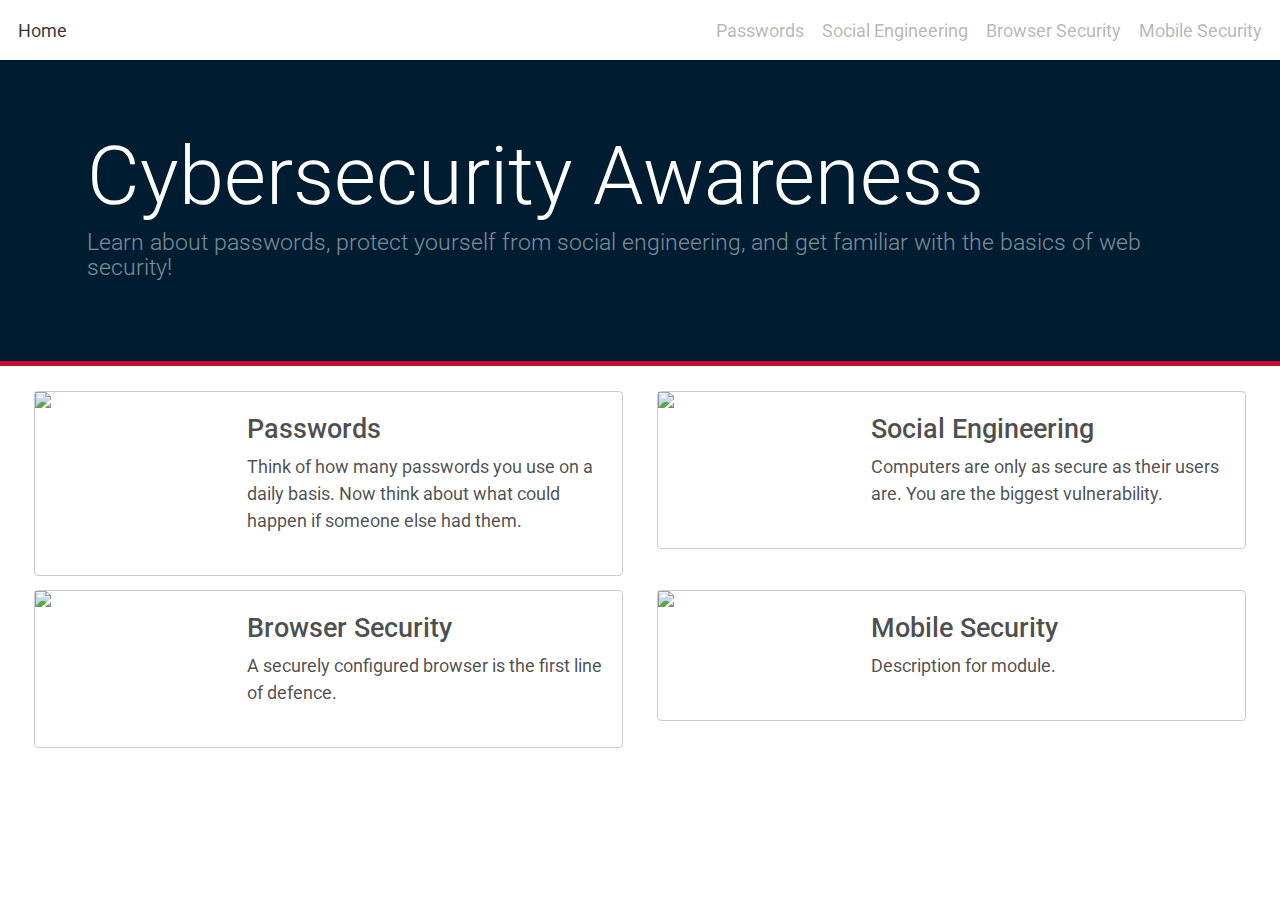
==== commit e8921fda: "Add files via upload" ====
--- a/index.html
+++ b/index.html
@@ -5,9 +5,7 @@
     <meta http-equiv="X-UA-Compatible" content="IE=edge">
     <meta name="viewport" content="width=device-width, initial-scale=1">
     <title> Cyber Security Awareness Module </title>
-    <!-- Core CSS -->
     <link type="text/css" rel="stylesheet" href="assets/css/csam.css">
-    <!-- Roboto -->
     <link href='https://fonts.googleapis.com/css?family=Roboto' rel='stylesheet' type='text/css'>
     <link rel="apple-touch-icon" sizes="76x76" href="assets/images/favicons/apple-touch-icon-76x76.png">
     <link rel="apple-touch-icon" sizes="180x180" href="assets/images/favicons/apple-touch-icon-180x180.png">
@@ -19,7 +17,7 @@
     <!--[if lt IE 9]>
         <script src="https://oss.maxcdn.com/html5shiv/3.7.2/html5shiv.min.js"></script>
         <script src="https://oss.maxcdn.com/respond/1.4.2/respond.min.js"></script>
-        <![endif]-->
+    <![endif]-->
 </head>
 
 <body onload="checkProgress()">
@@ -29,22 +27,11 @@
         </div>
         <div class="collapse navbar-toggleable-xs" id="bd-main-nav">
             <nav class="nav navbar-nav">
-                
-                <div class="pull-xs-left">
-                    <a class="nav-item nav-link active" href="index.html"> Home </a>
-                </div>
-                
-                <div class="pull-xs-right">
-                    <a class="nav-item nav-link" href="passwords.html"> Passwords </a> 
-                    <a class="nav-item nav-link" href="socialeng.html"> Social Engineering </a> 
-                    <a class="nav-item nav-link" href="index.html"> Browser Security </a> 
-                    <a class="nav-item nav-link" href="index.html"> Mobile Security </a> 
-                </div>
-                
+                <div class="pull-xs-left"> <a class="nav-item nav-link active" href="index.html"> Home </a> </div>
+                <div class="pull-xs-right"> <a class="nav-item nav-link" href="passwords.html"> Passwords </a> <a class="nav-item nav-link" href="socialeng.html"> Social Engineering </a> <a class="nav-item nav-link" href="browsersec.html"> Browser Security </a> <a class="nav-item nav-link" href="index.html"> Mobile Security </a> </div>
             </nav>
         </div>
     </header>
-    
     <div class="container-fluid hidden-md-up p-x-0">
         <div class="row m-t-2">
             <div class="container-fluid">
@@ -55,7 +42,6 @@
             </div>
         </div>
     </div>
-    
     <div class="container-fluid hidden-sm-down">
         <div class="row">
             <div class="jumbotron jumbotron-fluid col-md-12 m-b-1">
@@ -64,72 +50,83 @@
                     <h4 class="lead"> Learn about passwords, protect yourself from social engineering, and get familiar with the basics of web security! </h4> </div>
             </div>
         </div>
-        <div class="row" style="position: relative;">
-            <div class="container-fluid col-md-offset-1 col-md-10">
-                <div class="row card-deck m-y-1">
-                    
+        <div class="container-fluid">
+            <div class="row flex-items-xs-center">
+                <div class="col-xl-6 col-lg-12">
                     <div id="p-card" class="card card-link transition">
                         <a href="passwords.html">
-                            <div class="card-block">
-                                <h4 id="p-title" class="card-title transition"> Passwords </h4>
+                            
+                            <div class="row">
+                                <div class="col-sm-4" style="position: relative; width: 100%;">
+                                    <img class="img-link" src="assets/images/Password-security.jpg"></img>
+                                </div>
+
+                                <div class="col-sm-8 card-block">
+                                    <h4 id="p-title" class="transition"> Passwords </h4>
+                                    <p> Think of how many passwords you use on a daily basis. Now think about what could happen if someone else had them. </p>
+                                </div>
                             </div>
-                            
-                            <img src="assets/images/image.svg" width="100%"></img>
- 
-                            <div class="card-block">
-                                <p> Think of how many passwords you use on a daily basis. Now think about what could happen if someone else had them. </p>
-                            </div>
+                        
                         </a>
                     </div>
-                
+                </div>
+                <div class="col-xl-6 col-lg-12">
                     <div id="se-card" class="card card-link transition">
-                        <a href="socialeng.html">
-                            <div class="card-block transition">
-                                <h4 id="se-title" class="card-title"> Social Engineering </h4> 
+                        <a href="socialeng.html"> 
+                            
+                            <div class="row">
+                                <div class="col-sm-4" style="position: relative; width: 100%;">
+                                    <img class="img-link" src="assets/images/social_engineering_dataroom_advice.jpg"></img>
+                                </div>
+
+                                <div class="col-sm-8 card-block">
+                                    <h4 id="se-title"> Social Engineering </h4>
+                                    <p> Computers are only as secure as their users are. You are the biggest vulnerability. </p>
+                                </div>
                             </div>
-                            
-                                <img src="assets/images/image.svg" width="100%"></img>
-                
-                            <div class="card-block">
-                                <p> Computers are only as secure as their users are. You are the biggest vulnerability. </p>
-                            </div>
-                        </a>
-                    </div>
-            
-                    <div id="bs-card" class="card card-link transition">
-                        <a href="index.html">
-                            <img class="card-img-top" src="assets/images/image.svg" width="100%"></img>
-                        
-                            <div class="card-block transition">
-                                <h4 id="bs-title" class="card-title"> Browser Security </h4>
-                                <p> A securely configured browser is the first line of defence. </p>
-                            </div>
-                    
                             
                         </a>
                     </div>
-            
-                    <div id="ms-card" class="card card-link transition">
-                        <a href="index.html">
-                            <img class="card-img-top" src="assets/images/image.svg" width="100%"></img>
+                </div>
+                <div class="col-xl-6 col-lg-12">
+                    <div id="bs-card" class="card card-link transition">
+                        <a href="browsersec.html"> 
+                            
+                            <div class="row">
+                                <div class="col-sm-4" style="position: relative; width: 100%;">
+                                    <img class="img-link" src="assets/images/browser-security-extensions.jpg"></img>
+                                </div>
+
+                                <div class="col-sm-8 card-block">
+                                    <h4 id="bs-title"> Browser Security </h4>
+                                    <p> A securely configured browser is the first line of defence. </p>
+                                </div>
+                            </div>
                         
-                            <div class="card-block transition">
-                                <h4 id="ms-title" class="card-title"> Mobile Security </h4> 
-                            </div> 
-                            
-                            
-                        
-                            <div class="card-block transition">
-                                <p> Description for module. </p>
-                            </div>
                         </a>
                     </div>
+                </div>
+                <div class="col-xl-6 col-lg-12">
+                    <div id="ms-card" class="card card-link transition">
+                        <a href="index.html"> 
+                            
+                            <div class="row">
+                                <div class="col-sm-4" style="position: relative; width: 100%;">
+                                    <img class="img-link" src="assets/images/mobile%20security.jpg"></img>
+                                </div>
 
+                                <div class="col-sm-8 card-block">
+                                    <h4 id="ms-title"> Mobile Security </h4>
+                                    <p> Description for module. </p>
+                                </div>
+                            </div>
+                        
+                        </a>
+                    </div>
                 </div>
             </div>
         </div>
     </div>
-
     <script src="https://ajax.googleapis.com/ajax/libs/jquery/1.11.3/jquery.min.js"></script>
     <script src="assets/js/csam.js"></script>
 </body>
--- a/assets/css/csam.css
+++ b/assets/css/csam.css
@@ -2,4 +2,4 @@
  * Bootstrap v4.0.0-alpha.2 (http://getbootstrap.com)
  * Copyright 2011-2015 Twitter, Inc.
  * Licensed under MIT (https://github.com/twbs/bootstrap/blob/master/LICENSE)
- *//*! normalize.css v3.0.3 | MIT License | github.com/necolas/normalize.css */html{font-family:sans-serif;-ms-text-size-adjust:100%;-webkit-text-size-adjust:100%}body{margin:0}article,aside,details,figcaption,figure,footer,header,hgroup,main,menu,nav,section,summary{display:block}audio,canvas,progress,video{display:inline-block;vertical-align:baseline}audio:not([controls]){display:none;height:0}[hidden],template{display:none}a{background-color:transparent}a:active{outline:0}a:hover{outline:0}abbr[title]{border-bottom:1px dotted}b,strong{font-weight:bold}dfn{font-style:italic}h1{font-size:2em;margin:0.67em 0}mark{background:#ff0;color:#000}small{font-size:80%}sub,sup{font-size:75%;line-height:0;position:relative;vertical-align:baseline}sup{top:-0.5em}sub{bottom:-0.25em}img{border:0}svg:not(:root){overflow:hidden}figure{margin:1em 40px}hr{box-sizing:content-box;height:0}pre{overflow:auto}code,kbd,pre,samp{font-family:monospace, monospace;font-size:1em}button,input,optgroup,select,textarea{color:inherit;font:inherit;margin:0}button{overflow:visible}button,select{text-transform:none}button,html input[type="button"],input[type="reset"],input[type="submit"]{-webkit-appearance:button;cursor:pointer}button[disabled],html input[disabled]{cursor:default}button::-moz-focus-inner,input::-moz-focus-inner{border:0;padding:0}input{line-height:normal}input[type="checkbox"],input[type="radio"]{box-sizing:border-box;padding:0}input[type="number"]::-webkit-inner-spin-button,input[type="number"]::-webkit-outer-spin-button{height:auto}input[type="search"]{-webkit-appearance:textfield;box-sizing:content-box}input[type="search"]::-webkit-search-cancel-button,input[type="search"]::-webkit-search-decoration{-webkit-appearance:none}fieldset{border:1px solid #c0c0c0;margin:0 2px;padding:0.35em 0.625em 0.75em}legend{border:0;padding:0}textarea{overflow:auto}optgroup{font-weight:bold}table{border-collapse:collapse;border-spacing:0}td,th{padding:0}html{box-sizing:border-box}*,*::before,*::after{box-sizing:inherit}@-moz-viewport{width:device-width}@-ms-viewport{width:device-width}@-webkit-viewport{width:device-width}@viewport{width:device-width}html{font-size:16px;-webkit-tap-highlight-color:transparent}body{font-family:"Roboto","Helvetica Neue",Helvetica,Arial,sans-serif;font-size:1rem;line-height:1.5;color:#001c31;background-color:#fff}[tabindex="-1"]:focus{outline:none !important}h1,h2,h3,h4,h5,h6{margin-top:0;margin-bottom:.5rem}p{margin-top:0;margin-bottom:1rem}abbr[title],abbr[data-original-title]{cursor:help;border-bottom:1px dotted #003359}address{margin-bottom:1rem;font-style:normal;line-height:inherit}ol,ul,dl{margin-top:0;margin-bottom:1rem}ol ol,ul ul,ol ul,ul ol{margin-bottom:0}dt{font-weight:bold}dd{margin-bottom:.5rem;margin-left:0}blockquote{margin:0 0 1rem}a{color:#00233e;text-decoration:none}a:focus,a:hover{color:#000;text-decoration:underline}a:focus{outline:thin dotted;outline:5px auto -webkit-focus-ring-color;outline-offset:-2px}pre{margin-top:0;margin-bottom:1rem}figure{margin:0 0 1rem}img{vertical-align:middle}[role="button"]{cursor:pointer}a,area,button,[role="button"],input,label,select,summary,textarea{-ms-touch-action:manipulation;touch-action:manipulation}table{background-color:transparent}caption{padding-top:0.75rem;padding-bottom:0.75rem;color:#003359;text-align:left;caption-side:bottom}th{text-align:left}label{display:inline-block;margin-bottom:.5rem}button:focus{outline:1px dotted;outline:5px auto -webkit-focus-ring-color}input,button,select,textarea{margin:0;line-height:inherit;border-radius:0}textarea{resize:vertical}fieldset{min-width:0;padding:0;margin:0;border:0}legend{display:block;width:100%;padding:0;margin-bottom:.5rem;font-size:1.5rem;line-height:inherit}input[type="search"]{box-sizing:inherit;-webkit-appearance:none}output{display:inline-block}[hidden]{display:none !important}h1,h2,h3,h4,h5,h6,.h1,.h2,.h3,.h4,.h5,.h6{margin-bottom:0.5rem;font-family:inherit;font-weight:500;line-height:1.1;color:inherit}h1{font-size:2.5rem}h2{font-size:2rem}h3{font-size:1.75rem}h4{font-size:1.5rem}h5{font-size:1.25rem}h6{font-size:1rem}.h1{font-size:2.5rem}.h2{font-size:2rem}.h3{font-size:1.75rem}.h4{font-size:1.5rem}.h5{font-size:1.25rem}.h6{font-size:1rem}.lead{font-size:1.25rem;font-weight:300}.display-1{font-size:6rem;font-weight:300}.display-2{font-size:5.5rem;font-weight:300}.display-3{font-size:4.5rem;font-weight:300}.display-4{font-size:3.5rem;font-weight:300}hr{margin-top:1rem;margin-bottom:1rem;border:0;border-top:1px solid rgba(0,0,0,0.1)}small,.small{font-size:80%;font-weight:normal}mark,.mark{padding:.2em;background-color:#fcf8e3}.list-unstyled{padding-left:0;list-style:none}.list-inline{padding-left:0;list-style:none}.list-inline-item{display:inline-block}.list-inline-item:not(:last-child){margin-right:5px}.dl-horizontal{margin-right:-1.875rem;margin-left:-1.875rem}.dl-horizontal::after{content:"";display:table;clear:both}.initialism{font-size:90%;text-transform:uppercase}.blockquote{padding:0.5rem 1rem;margin-bottom:1rem;font-size:1.25rem;border-left:0.25rem solid #4c708a}.blockquote-footer{display:block;font-size:80%;line-height:1.5;color:#003359}.blockquote-footer::before{content:"\2014 \00A0"}.blockquote-reverse{padding-right:1rem;padding-left:0;text-align:right;border-right:0.25rem solid #4c708a;border-left:0}.blockquote-reverse .blockquote-footer::before{content:""}.blockquote-reverse .blockquote-footer::after{content:"\00A0 \2014"}.container{margin-left:auto;margin-right:auto;padding-left:0.9375rem;padding-right:0.9375rem}@media (min-width: 544px){.container{max-width:576px}}@media (min-width: 768px){.container{max-width:720px}}@media (min-width: 992px){.container{max-width:940px}}@media (min-width: 1200px){.container{max-width:1140px}}.container-fluid{margin-left:auto;margin-right:auto;padding-left:0.9375rem;padding-right:0.9375rem}.row{display:-webkit-flex;display:-ms-flexbox;display:flex;-webkit-flex-wrap:wrap;-ms-flex-wrap:wrap;flex-wrap:wrap;margin-left:-0.9375rem;margin-right:-0.9375rem}.col-xs-1,.col-xs-2,.col-xs-3,.col-xs-4,.col-xs-5,.col-xs-6,.col-xs-7,.col-xs-8,.col-xs-9,.col-xs-10,.col-xs-11,.col-xs-12,.col-sm-1,.col-sm-2,.col-sm-3,.col-sm-4,.col-sm-5,.col-sm-6,.col-sm-7,.col-sm-8,.col-sm-9,.col-sm-10,.col-sm-11,.col-sm-12,.col-md-1,.col-md-2,.col-md-3,.col-md-4,.col-md-5,.col-md-6,.col-md-7,.col-md-8,.col-md-9,.col-md-10,.col-md-11,.col-md-12,.col-lg-1,.col-lg-2,.col-lg-3,.col-lg-4,.col-lg-5,.col-lg-6,.col-lg-7,.col-lg-8,.col-lg-9,.col-lg-10,.col-lg-11,.col-lg-12,.col-xl-1,.col-xl-2,.col-xl-3,.col-xl-4,.col-xl-5,.col-xl-6,.col-xl-7,.col-xl-8,.col-xl-9,.col-xl-10,.col-xl-11,.col-xl-12{position:relative;min-height:1px;padding-left:0.9375rem;padding-right:0.9375rem}.col-xs-1{-webkit-flex:0 0 8.33333%;-ms-flex:0 0 8.33333%;flex:0 0 8.33333%}.col-xs-2{-webkit-flex:0 0 16.66667%;-ms-flex:0 0 16.66667%;flex:0 0 16.66667%}.col-xs-3{-webkit-flex:0 0 25%;-ms-flex:0 0 25%;flex:0 0 25%}.col-xs-4{-webkit-flex:0 0 33.33333%;-ms-flex:0 0 33.33333%;flex:0 0 33.33333%}.col-xs-5{-webkit-flex:0 0 41.66667%;-ms-flex:0 0 41.66667%;flex:0 0 41.66667%}.col-xs-6{-webkit-flex:0 0 50%;-ms-flex:0 0 50%;flex:0 0 50%}.col-xs-7{-webkit-flex:0 0 58.33333%;-ms-flex:0 0 58.33333%;flex:0 0 58.33333%}.col-xs-8{-webkit-flex:0 0 66.66667%;-ms-flex:0 0 66.66667%;flex:0 0 66.66667%}.col-xs-9{-webkit-flex:0 0 75%;-ms-flex:0 0 75%;flex:0 0 75%}.col-xs-10{-webkit-flex:0 0 83.33333%;-ms-flex:0 0 83.33333%;flex:0 0 83.33333%}.col-xs-11{-webkit-flex:0 0 91.66667%;-ms-flex:0 0 91.66667%;flex:0 0 91.66667%}.col-xs-12{-webkit-flex:0 0 100%;-ms-flex:0 0 100%;flex:0 0 100%}.col-xs-pull-0{right:auto}.col-xs-pull-1{right:8.33333%}.col-xs-pull-2{right:16.66667%}.col-xs-pull-3{right:25%}.col-xs-pull-4{right:33.33333%}.col-xs-pull-5{right:41.66667%}.col-xs-pull-6{right:50%}.col-xs-pull-7{right:58.33333%}.col-xs-pull-8{right:66.66667%}.col-xs-pull-9{right:75%}.col-xs-pull-10{right:83.33333%}.col-xs-pull-11{right:91.66667%}.col-xs-pull-12{right:100%}.col-xs-push-0{left:auto}.col-xs-push-1{left:8.33333%}.col-xs-push-2{left:16.66667%}.col-xs-push-3{left:25%}.col-xs-push-4{left:33.33333%}.col-xs-push-5{left:41.66667%}.col-xs-push-6{left:50%}.col-xs-push-7{left:58.33333%}.col-xs-push-8{left:66.66667%}.col-xs-push-9{left:75%}.col-xs-push-10{left:83.33333%}.col-xs-push-11{left:91.66667%}.col-xs-push-12{left:100%}.col-xs-offset-0{margin-left:0%}.col-xs-offset-1{margin-left:8.33333%}.col-xs-offset-2{margin-left:16.66667%}.col-xs-offset-3{margin-left:25%}.col-xs-offset-4{margin-left:33.33333%}.col-xs-offset-5{margin-left:41.66667%}.col-xs-offset-6{margin-left:50%}.col-xs-offset-7{margin-left:58.33333%}.col-xs-offset-8{margin-left:66.66667%}.col-xs-offset-9{margin-left:75%}.col-xs-offset-10{margin-left:83.33333%}.col-xs-offset-11{margin-left:91.66667%}.col-xs-offset-12{margin-left:100%}@media (min-width: 544px){.col-sm-1{-webkit-flex:0 0 8.33333%;-ms-flex:0 0 8.33333%;flex:0 0 8.33333%}.col-sm-2{-webkit-flex:0 0 16.66667%;-ms-flex:0 0 16.66667%;flex:0 0 16.66667%}.col-sm-3{-webkit-flex:0 0 25%;-ms-flex:0 0 25%;flex:0 0 25%}.col-sm-4{-webkit-flex:0 0 33.33333%;-ms-flex:0 0 33.33333%;flex:0 0 33.33333%}.col-sm-5{-webkit-flex:0 0 41.66667%;-ms-flex:0 0 41.66667%;flex:0 0 41.66667%}.col-sm-6{-webkit-flex:0 0 50%;-ms-flex:0 0 50%;flex:0 0 50%}.col-sm-7{-webkit-flex:0 0 58.33333%;-ms-flex:0 0 58.33333%;flex:0 0 58.33333%}.col-sm-8{-webkit-flex:0 0 66.66667%;-ms-flex:0 0 66.66667%;flex:0 0 66.66667%}.col-sm-9{-webkit-flex:0 0 75%;-ms-flex:0 0 75%;flex:0 0 75%}.col-sm-10{-webkit-flex:0 0 83.33333%;-ms-flex:0 0 83.33333%;flex:0 0 83.33333%}.col-sm-11{-webkit-flex:0 0 91.66667%;-ms-flex:0 0 91.66667%;flex:0 0 91.66667%}.col-sm-12{-webkit-flex:0 0 100%;-ms-flex:0 0 100%;flex:0 0 100%}.col-sm-pull-0{right:auto}.col-sm-pull-1{right:8.33333%}.col-sm-pull-2{right:16.66667%}.col-sm-pull-3{right:25%}.col-sm-pull-4{right:33.33333%}.col-sm-pull-5{right:41.66667%}.col-sm-pull-6{right:50%}.col-sm-pull-7{right:58.33333%}.col-sm-pull-8{right:66.66667%}.col-sm-pull-9{right:75%}.col-sm-pull-10{right:83.33333%}.col-sm-pull-11{right:91.66667%}.col-sm-pull-12{right:100%}.col-sm-push-0{left:auto}.col-sm-push-1{left:8.33333%}.col-sm-push-2{left:16.66667%}.col-sm-push-3{left:25%}.col-sm-push-4{left:33.33333%}.col-sm-push-5{left:41.66667%}.col-sm-push-6{left:50%}.col-sm-push-7{left:58.33333%}.col-sm-push-8{left:66.66667%}.col-sm-push-9{left:75%}.col-sm-push-10{left:83.33333%}.col-sm-push-11{left:91.66667%}.col-sm-push-12{left:100%}.col-sm-offset-0{margin-left:0%}.col-sm-offset-1{margin-left:8.33333%}.col-sm-offset-2{margin-left:16.66667%}.col-sm-offset-3{margin-left:25%}.col-sm-offset-4{margin-left:33.33333%}.col-sm-offset-5{margin-left:41.66667%}.col-sm-offset-6{margin-left:50%}.col-sm-offset-7{margin-left:58.33333%}.col-sm-offset-8{margin-left:66.66667%}.col-sm-offset-9{margin-left:75%}.col-sm-offset-10{margin-left:83.33333%}.col-sm-offset-11{margin-left:91.66667%}.col-sm-offset-12{margin-left:100%}}@media (min-width: 768px){.col-md-1{-webkit-flex:0 0 8.33333%;-ms-flex:0 0 8.33333%;flex:0 0 8.33333%}.col-md-2{-webkit-flex:0 0 16.66667%;-ms-flex:0 0 16.66667%;flex:0 0 16.66667%}.col-md-3{-webkit-flex:0 0 25%;-ms-flex:0 0 25%;flex:0 0 25%}.col-md-4{-webkit-flex:0 0 33.33333%;-ms-flex:0 0 33.33333%;flex:0 0 33.33333%}.col-md-5{-webkit-flex:0 0 41.66667%;-ms-flex:0 0 41.66667%;flex:0 0 41.66667%}.col-md-6{-webkit-flex:0 0 50%;-ms-flex:0 0 50%;flex:0 0 50%}.col-md-7{-webkit-flex:0 0 58.33333%;-ms-flex:0 0 58.33333%;flex:0 0 58.33333%}.col-md-8{-webkit-flex:0 0 66.66667%;-ms-flex:0 0 66.66667%;flex:0 0 66.66667%}.col-md-9{-webkit-flex:0 0 75%;-ms-flex:0 0 75%;flex:0 0 75%}.col-md-10{-webkit-flex:0 0 83.33333%;-ms-flex:0 0 83.33333%;flex:0 0 83.33333%}.col-md-11{-webkit-flex:0 0 91.66667%;-ms-flex:0 0 91.66667%;flex:0 0 91.66667%}.col-md-12{-webkit-flex:0 0 100%;-ms-flex:0 0 100%;flex:0 0 100%}.col-md-pull-0{right:auto}.col-md-pull-1{right:8.33333%}.col-md-pull-2{right:16.66667%}.col-md-pull-3{right:25%}.col-md-pull-4{right:33.33333%}.col-md-pull-5{right:41.66667%}.col-md-pull-6{right:50%}.col-md-pull-7{right:58.33333%}.col-md-pull-8{right:66.66667%}.col-md-pull-9{right:75%}.col-md-pull-10{right:83.33333%}.col-md-pull-11{right:91.66667%}.col-md-pull-12{right:100%}.col-md-push-0{left:auto}.col-md-push-1{left:8.33333%}.col-md-push-2{left:16.66667%}.col-md-push-3{left:25%}.col-md-push-4{left:33.33333%}.col-md-push-5{left:41.66667%}.col-md-push-6{left:50%}.col-md-push-7{left:58.33333%}.col-md-push-8{left:66.66667%}.col-md-push-9{left:75%}.col-md-push-10{left:83.33333%}.col-md-push-11{left:91.66667%}.col-md-push-12{left:100%}.col-md-offset-0{margin-left:0%}.col-md-offset-1{margin-left:8.33333%}.col-md-offset-2{margin-left:16.66667%}.col-md-offset-3{margin-left:25%}.col-md-offset-4{margin-left:33.33333%}.col-md-offset-5{margin-left:41.66667%}.col-md-offset-6{margin-left:50%}.col-md-offset-7{margin-left:58.33333%}.col-md-offset-8{margin-left:66.66667%}.col-md-offset-9{margin-left:75%}.col-md-offset-10{margin-left:83.33333%}.col-md-offset-11{margin-left:91.66667%}.col-md-offset-12{margin-left:100%}}@media (min-width: 992px){.col-lg-1{-webkit-flex:0 0 8.33333%;-ms-flex:0 0 8.33333%;flex:0 0 8.33333%}.col-lg-2{-webkit-flex:0 0 16.66667%;-ms-flex:0 0 16.66667%;flex:0 0 16.66667%}.col-lg-3{-webkit-flex:0 0 25%;-ms-flex:0 0 25%;flex:0 0 25%}.col-lg-4{-webkit-flex:0 0 33.33333%;-ms-flex:0 0 33.33333%;flex:0 0 33.33333%}.col-lg-5{-webkit-flex:0 0 41.66667%;-ms-flex:0 0 41.66667%;flex:0 0 41.66667%}.col-lg-6{-webkit-flex:0 0 50%;-ms-flex:0 0 50%;flex:0 0 50%}.col-lg-7{-webkit-flex:0 0 58.33333%;-ms-flex:0 0 58.33333%;flex:0 0 58.33333%}.col-lg-8{-webkit-flex:0 0 66.66667%;-ms-flex:0 0 66.66667%;flex:0 0 66.66667%}.col-lg-9{-webkit-flex:0 0 75%;-ms-flex:0 0 75%;flex:0 0 75%}.col-lg-10{-webkit-flex:0 0 83.33333%;-ms-flex:0 0 83.33333%;flex:0 0 83.33333%}.col-lg-11{-webkit-flex:0 0 91.66667%;-ms-flex:0 0 91.66667%;flex:0 0 91.66667%}.col-lg-12{-webkit-flex:0 0 100%;-ms-flex:0 0 100%;flex:0 0 100%}.col-lg-pull-0{right:auto}.col-lg-pull-1{right:8.33333%}.col-lg-pull-2{right:16.66667%}.col-lg-pull-3{right:25%}.col-lg-pull-4{right:33.33333%}.col-lg-pull-5{right:41.66667%}.col-lg-pull-6{right:50%}.col-lg-pull-7{right:58.33333%}.col-lg-pull-8{right:66.66667%}.col-lg-pull-9{right:75%}.col-lg-pull-10{right:83.33333%}.col-lg-pull-11{right:91.66667%}.col-lg-pull-12{right:100%}.col-lg-push-0{left:auto}.col-lg-push-1{left:8.33333%}.col-lg-push-2{left:16.66667%}.col-lg-push-3{left:25%}.col-lg-push-4{left:33.33333%}.col-lg-push-5{left:41.66667%}.col-lg-push-6{left:50%}.col-lg-push-7{left:58.33333%}.col-lg-push-8{left:66.66667%}.col-lg-push-9{left:75%}.col-lg-push-10{left:83.33333%}.col-lg-push-11{left:91.66667%}.col-lg-push-12{left:100%}.col-lg-offset-0{margin-left:0%}.col-lg-offset-1{margin-left:8.33333%}.col-lg-offset-2{margin-left:16.66667%}.col-lg-offset-3{margin-left:25%}.col-lg-offset-4{margin-left:33.33333%}.col-lg-offset-5{margin-left:41.66667%}.col-lg-offset-6{margin-left:50%}.col-lg-offset-7{margin-left:58.33333%}.col-lg-offset-8{margin-left:66.66667%}.col-lg-offset-9{margin-left:75%}.col-lg-offset-10{margin-left:83.33333%}.col-lg-offset-11{margin-left:91.66667%}.col-lg-offset-12{margin-left:100%}}@media (min-width: 1200px){.col-xl-1{-webkit-flex:0 0 8.33333%;-ms-flex:0 0 8.33333%;flex:0 0 8.33333%}.col-xl-2{-webkit-flex:0 0 16.66667%;-ms-flex:0 0 16.66667%;flex:0 0 16.66667%}.col-xl-3{-webkit-flex:0 0 25%;-ms-flex:0 0 25%;flex:0 0 25%}.col-xl-4{-webkit-flex:0 0 33.33333%;-ms-flex:0 0 33.33333%;flex:0 0 33.33333%}.col-xl-5{-webkit-flex:0 0 41.66667%;-ms-flex:0 0 41.66667%;flex:0 0 41.66667%}.col-xl-6{-webkit-flex:0 0 50%;-ms-flex:0 0 50%;flex:0 0 50%}.col-xl-7{-webkit-flex:0 0 58.33333%;-ms-flex:0 0 58.33333%;flex:0 0 58.33333%}.col-xl-8{-webkit-flex:0 0 66.66667%;-ms-flex:0 0 66.66667%;flex:0 0 66.66667%}.col-xl-9{-webkit-flex:0 0 75%;-ms-flex:0 0 75%;flex:0 0 75%}.col-xl-10{-webkit-flex:0 0 83.33333%;-ms-flex:0 0 83.33333%;flex:0 0 83.33333%}.col-xl-11{-webkit-flex:0 0 91.66667%;-ms-flex:0 0 91.66667%;flex:0 0 91.66667%}.col-xl-12{-webkit-flex:0 0 100%;-ms-flex:0 0 100%;flex:0 0 100%}.col-xl-pull-0{right:auto}.col-xl-pull-1{right:8.33333%}.col-xl-pull-2{right:16.66667%}.col-xl-pull-3{right:25%}.col-xl-pull-4{right:33.33333%}.col-xl-pull-5{right:41.66667%}.col-xl-pull-6{right:50%}.col-xl-pull-7{right:58.33333%}.col-xl-pull-8{right:66.66667%}.col-xl-pull-9{right:75%}.col-xl-pull-10{right:83.33333%}.col-xl-pull-11{right:91.66667%}.col-xl-pull-12{right:100%}.col-xl-push-0{left:auto}.col-xl-push-1{left:8.33333%}.col-xl-push-2{left:16.66667%}.col-xl-push-3{left:25%}.col-xl-push-4{left:33.33333%}.col-xl-push-5{left:41.66667%}.col-xl-push-6{left:50%}.col-xl-push-7{left:58.33333%}.col-xl-push-8{left:66.66667%}.col-xl-push-9{left:75%}.col-xl-push-10{left:83.33333%}.col-xl-push-11{left:91.66667%}.col-xl-push-12{left:100%}.col-xl-offset-0{margin-left:0%}.col-xl-offset-1{margin-left:8.33333%}.col-xl-offset-2{margin-left:16.66667%}.col-xl-offset-3{margin-left:25%}.col-xl-offset-4{margin-left:33.33333%}.col-xl-offset-5{margin-left:41.66667%}.col-xl-offset-6{margin-left:50%}.col-xl-offset-7{margin-left:58.33333%}.col-xl-offset-8{margin-left:66.66667%}.col-xl-offset-9{margin-left:75%}.col-xl-offset-10{margin-left:83.33333%}.col-xl-offset-11{margin-left:91.66667%}.col-xl-offset-12{margin-left:100%}}.col-xs-first{-webkit-order:-1;-ms-flex-order:-1;order:-1}.col-xs-last{-webkit-order:1;-ms-flex-order:1;order:1}@media (min-width: 544px){.col-sm-first{-webkit-order:-1;-ms-flex-order:-1;order:-1}.col-sm-last{-webkit-order:1;-ms-flex-order:1;order:1}}@media (min-width: 768px){.col-md-first{-webkit-order:-1;-ms-flex-order:-1;order:-1}.col-md-last{-webkit-order:1;-ms-flex-order:1;order:1}}@media (min-width: 992px){.col-lg-first{-webkit-order:-1;-ms-flex-order:-1;order:-1}.col-lg-last{-webkit-order:1;-ms-flex-order:1;order:1}}@media (min-width: 1200px){.col-xl-first{-webkit-order:-1;-ms-flex-order:-1;order:-1}.col-xl-last{-webkit-order:1;-ms-flex-order:1;order:1}}.row-xs-top{-webkit-align-items:flex-start;-ms-flex-align:start;align-items:flex-start}.row-xs-center{-webkit-align-items:center;-ms-flex-align:center;align-items:center}.row-xs-bottom{-webkit-align-items:flex-end;-ms-flex-align:end;align-items:flex-end}@media (min-width: 544px){.row-sm-top{-webkit-align-items:flex-start;-ms-flex-align:start;align-items:flex-start}.row-sm-center{-webkit-align-items:center;-ms-flex-align:center;align-items:center}.row-sm-bottom{-webkit-align-items:flex-end;-ms-flex-align:end;align-items:flex-end}}@media (min-width: 768px){.row-md-top{-webkit-align-items:flex-start;-ms-flex-align:start;align-items:flex-start}.row-md-center{-webkit-align-items:center;-ms-flex-align:center;align-items:center}.row-md-bottom{-webkit-align-items:flex-end;-ms-flex-align:end;align-items:flex-end}}@media (min-width: 992px){.row-lg-top{-webkit-align-items:flex-start;-ms-flex-align:start;align-items:flex-start}.row-lg-center{-webkit-align-items:center;-ms-flex-align:center;align-items:center}.row-lg-bottom{-webkit-align-items:flex-end;-ms-flex-align:end;align-items:flex-end}}@media (min-width: 1200px){.row-xl-top{-webkit-align-items:flex-start;-ms-flex-align:start;align-items:flex-start}.row-xl-center{-webkit-align-items:center;-ms-flex-align:center;align-items:center}.row-xl-bottom{-webkit-align-items:flex-end;-ms-flex-align:end;align-items:flex-end}}.col-xs-top{-webkit-align-self:flex-start;-ms-flex-item-align:start;align-self:flex-start}.col-xs-center{-webkit-align-self:center;-ms-flex-item-align:center;align-self:center}.col-xs-bottom{-webkit-align-self:flex-end;-ms-flex-item-align:end;align-self:flex-end}@media (min-width: 544px){.col-sm-top{-webkit-align-self:flex-start;-ms-flex-item-align:start;align-self:flex-start}.col-sm-center{-webkit-align-self:center;-ms-flex-item-align:center;align-self:center}.col-sm-bottom{-webkit-align-self:flex-end;-ms-flex-item-align:end;align-self:flex-end}}@media (min-width: 768px){.col-md-top{-webkit-align-self:flex-start;-ms-flex-item-align:start;align-self:flex-start}.col-md-center{-webkit-align-self:center;-ms-flex-item-align:center;align-self:center}.col-md-bottom{-webkit-align-self:flex-end;-ms-flex-item-align:end;align-self:flex-end}}@media (min-width: 992px){.col-lg-top{-webkit-align-self:flex-start;-ms-flex-item-align:start;align-self:flex-start}.col-lg-center{-webkit-align-self:center;-ms-flex-item-align:center;align-self:center}.col-lg-bottom{-webkit-align-self:flex-end;-ms-flex-item-align:end;align-self:flex-end}}@media (min-width: 1200px){.col-xl-top{-webkit-align-self:flex-start;-ms-flex-item-align:start;align-self:flex-start}.col-xl-center{-webkit-align-self:center;-ms-flex-item-align:center;align-self:center}.col-xl-bottom{-webkit-align-self:flex-end;-ms-flex-item-align:end;align-self:flex-end}}.table{width:100%;max-width:100%;margin-bottom:1rem}.table th,.table td{padding:0.75rem;line-height:1.5;vertical-align:top;border-top:1px solid #4c708a}.table thead th{vertical-align:bottom;border-bottom:2px solid #4c708a}.table tbody+tbody{border-top:2px solid #4c708a}.table .table{background-color:#fff}.table-sm th,.table-sm td{padding:0.3rem}.table-bordered{border:1px solid #4c708a}.table-bordered th,.table-bordered td{border:1px solid #4c708a}.table-bordered thead th,.table-bordered thead td{border-bottom-width:2px}.table-striped tbody tr:nth-of-type(odd){background-color:#f9f9f9}.table-hover tbody tr:hover{background-color:#f5f5f5}.table-active,.table-active>th,.table-active>td{background-color:#f5f5f5}.table-hover .table-active:hover{background-color:#e8e8e8}.table-hover .table-active:hover>td,.table-hover .table-active:hover>th{background-color:#e8e8e8}.table-success,.table-success>th,.table-success>td{background-color:#dff0d8}.table-hover .table-success:hover{background-color:#d0e9c6}.table-hover .table-success:hover>td,.table-hover .table-success:hover>th{background-color:#d0e9c6}.table-info,.table-info>th,.table-info>td{background-color:#d9edf7}.table-hover .table-info:hover{background-color:#c4e3f3}.table-hover .table-info:hover>td,.table-hover .table-info:hover>th{background-color:#c4e3f3}.table-warning,.table-warning>th,.table-warning>td{background-color:#fcf8e3}.table-hover .table-warning:hover{background-color:#faf2cc}.table-hover .table-warning:hover>td,.table-hover .table-warning:hover>th{background-color:#faf2cc}.table-danger,.table-danger>th,.table-danger>td{background-color:#f2dede}.table-hover .table-danger:hover{background-color:#ebcccc}.table-hover .table-danger:hover>td,.table-hover .table-danger:hover>th{background-color:#ebcccc}.table-responsive{display:block;width:100%;min-height:0.01%;overflow-x:auto}.thead-inverse th{color:#fff;background-color:#001c31}.thead-default th{color:#00233e;background-color:#4c708a}.table-inverse{color:#4c708a;background-color:#001c31}.table-inverse.table-bordered{border:0}.table-inverse th,.table-inverse td,.table-inverse thead th{border-color:#00233e}.table-reflow thead{float:left}.table-reflow tbody{display:block;white-space:nowrap}.table-reflow th,.table-reflow td{border-top:1px solid #4c708a;border-left:1px solid #4c708a}.table-reflow th:last-child,.table-reflow td:last-child{border-right:1px solid #4c708a}.table-reflow thead:last-child tr:last-child th,.table-reflow thead:last-child tr:last-child td,.table-reflow tbody:last-child tr:last-child th,.table-reflow tbody:last-child tr:last-child td,.table-reflow tfoot:last-child tr:last-child th,.table-reflow tfoot:last-child tr:last-child td{border-bottom:1px solid #4c708a}.table-reflow tr{float:left}.table-reflow tr th,.table-reflow tr td{display:block !important;border:1px solid #4c708a}.fade{opacity:0;transition:opacity .15s linear}.fade.in{opacity:1}.collapse{display:none}.collapse.in{display:block}.collapsing{position:relative;height:0;overflow:hidden;transition-timing-function:ease;transition-duration:.35s;transition-property:height}.nav{padding-left:0;margin-bottom:0;list-style:none}.nav-link{display:inline-block}.nav-link:focus,.nav-link:hover{text-decoration:none}.nav-link.disabled{color:#003359}.nav-link.disabled,.nav-link.disabled:focus,.nav-link.disabled:hover{color:#003359;cursor:not-allowed;background-color:transparent}.nav-inline .nav-item{display:inline-block}.nav-inline .nav-item+.nav-item,.nav-inline .nav-link+.nav-link{margin-left:1rem}.nav-tabs{border-bottom:1px solid #ddd}.nav-tabs::after{content:"";display:table;clear:both}.nav-tabs .nav-item{float:left;margin-bottom:-1px}.nav-tabs .nav-item+.nav-item{margin-left:.2rem}.nav-tabs .nav-link{display:block;padding:0.5em 1em;border:1px solid transparent;border-radius:0.25rem 0.25rem 0 0}.nav-tabs .nav-link:focus,.nav-tabs .nav-link:hover{border-color:#4c708a #4c708a #ddd}.nav-tabs .nav-link.disabled,.nav-tabs .nav-link.disabled:focus,.nav-tabs .nav-link.disabled:hover{color:#003359;background-color:transparent;border-color:transparent}.nav-tabs .nav-link.active,.nav-tabs .nav-link.active:focus,.nav-tabs .nav-link.active:hover,.nav-tabs .nav-item.open .nav-link,.nav-tabs .nav-item.open .nav-link:focus,.nav-tabs .nav-item.open .nav-link:hover{color:#00233e;background-color:#fff;border-color:#ddd #ddd transparent}.nav-pills::after{content:"";display:table;clear:both}.nav-pills .nav-item{float:left}.nav-pills .nav-item+.nav-item{margin-left:.2rem}.nav-pills .nav-link{display:block;padding:0.5em 1em;border-radius:0.25rem}.nav-pills .nav-link.active,.nav-pills .nav-link.active:focus,.nav-pills .nav-link.active:hover,.nav-pills .nav-item.open .nav-link,.nav-pills .nav-item.open .nav-link:focus,.nav-pills .nav-item.open .nav-link:hover{color:#fff;cursor:default;background-color:#00233e}.nav-stacked .nav-item{display:block;float:none}.nav-stacked .nav-item+.nav-item{margin-top:.2rem;margin-left:0}.tab-content>.tab-pane{display:none}.tab-content>.active{display:block}.nav-tabs .dropdown-menu{margin-top:-1px;border-top-right-radius:0;border-top-left-radius:0}.navbar{position:relative;padding:0.5rem 1rem}.navbar::after{content:"";display:table;clear:both}@media (min-width: 544px){.navbar{border-radius:0.25rem}}.navbar-full{z-index:1000}@media (min-width: 544px){.navbar-full{border-radius:0}}.navbar-fixed-top,.navbar-fixed-bottom{position:fixed;right:0;left:0;z-index:1030}@media (min-width: 544px){.navbar-fixed-top,.navbar-fixed-bottom{border-radius:0}}.navbar-fixed-top{top:0}.navbar-fixed-bottom{bottom:0}.navbar-sticky-top{position:-webkit-sticky;position:sticky;top:0;z-index:1030;width:100%}@media (min-width: 544px){.navbar-sticky-top{border-radius:0}}.navbar-brand{float:left;padding-top:.25rem;padding-bottom:.25rem;margin-right:1rem;font-size:1.25rem}.navbar-brand:focus,.navbar-brand:hover{text-decoration:none}.navbar-brand>img{display:block}.navbar-divider{float:left;width:1px;padding-top:.425rem;padding-bottom:.425rem;margin-right:1rem;margin-left:1rem;overflow:hidden}.navbar-divider::before{content:"\00a0"}.navbar-toggler{padding:.5rem .75rem;font-size:1.25rem;line-height:1;background:none;border:1px solid transparent;border-radius:0.25rem}.navbar-toggler:focus,.navbar-toggler:hover{text-decoration:none}@media (min-width: 544px){.navbar-toggleable-xs{display:block !important}}@media (min-width: 768px){.navbar-toggleable-sm{display:block !important}}@media (min-width: 992px){.navbar-toggleable-md{display:block !important}}.navbar-nav .nav-item{float:left}.navbar-nav .nav-link{display:block;padding-top:.425rem;padding-bottom:.425rem}.navbar-nav .nav-link+.nav-link{margin-left:1rem}.navbar-nav .nav-item+.nav-item{margin-left:1rem}.navbar-light .navbar-brand{color:rgba(0,0,0,0.8)}.navbar-light .navbar-brand:focus,.navbar-light .navbar-brand:hover{color:rgba(0,0,0,0.8)}.navbar-light .navbar-nav .nav-link{color:rgba(0,0,0,0.3)}.navbar-light .navbar-nav .nav-link:focus,.navbar-light .navbar-nav .nav-link:hover{color:rgba(0,0,0,0.6)}.navbar-light .navbar-nav .open>.nav-link,.navbar-light .navbar-nav .open>.nav-link:focus,.navbar-light .navbar-nav .open>.nav-link:hover,.navbar-light .navbar-nav .active>.nav-link,.navbar-light .navbar-nav .active>.nav-link:focus,.navbar-light .navbar-nav .active>.nav-link:hover,.navbar-light .navbar-nav .nav-link.open,.navbar-light .navbar-nav .nav-link.open:focus,.navbar-light .navbar-nav .nav-link.open:hover,.navbar-light .navbar-nav .nav-link.active,.navbar-light .navbar-nav .nav-link.active:focus,.navbar-light .navbar-nav .nav-link.active:hover{color:rgba(0,0,0,0.8)}.navbar-light .navbar-divider{background-color:rgba(0,0,0,0.075)}.navbar-dark .navbar-brand{color:#fff}.navbar-dark .navbar-brand:focus,.navbar-dark .navbar-brand:hover{color:#fff}.navbar-dark .navbar-nav .nav-link{color:rgba(255,255,255,0.5)}.navbar-dark .navbar-nav .nav-link:focus,.navbar-dark .navbar-nav .nav-link:hover{color:rgba(255,255,255,0.75)}.navbar-dark .navbar-nav .open>.nav-link,.navbar-dark .navbar-nav .open>.nav-link:focus,.navbar-dark .navbar-nav .open>.nav-link:hover,.navbar-dark .navbar-nav .active>.nav-link,.navbar-dark .navbar-nav .active>.nav-link:focus,.navbar-dark .navbar-nav .active>.nav-link:hover,.navbar-dark .navbar-nav .nav-link.open,.navbar-dark .navbar-nav .nav-link.open:focus,.navbar-dark .navbar-nav .nav-link.open:hover,.navbar-dark .navbar-nav .nav-link.active,.navbar-dark .navbar-nav .nav-link.active:focus,.navbar-dark .navbar-nav .nav-link.active:hover{color:#fff}.navbar-dark .navbar-divider{background-color:rgba(255,255,255,0.075)}.card{position:relative;display:block;margin-bottom:0.75rem;background-color:#fff;border:1px solid #e5e5e5;border-radius:0.25rem}.card-block{padding:1.25rem}.card-title{margin-bottom:0.75rem}.card-subtitle{margin-top:-0.375rem;margin-bottom:0}.card-text:last-child{margin-bottom:0}.card-link:hover{text-decoration:none}.card-link+.card-link{margin-left:1.25rem}.card>.list-group:first-child .list-group-item:first-child{border-radius:0.25rem 0.25rem 0 0}.card>.list-group:last-child .list-group-item:last-child{border-radius:0 0 0.25rem 0.25rem}.card-header{padding:0.75rem 1.25rem;background-color:#f5f5f5;border-bottom:1px solid #e5e5e5}.card-header:first-child{border-radius:0.25rem 0.25rem 0 0}.card-footer{padding:0.75rem 1.25rem;background-color:#f5f5f5;border-top:1px solid #e5e5e5}.card-footer:last-child{border-radius:0 0 0.25rem 0.25rem}.card-primary{background-color:#00233e;border-color:#00233e}.card-success{background-color:#5cb85c;border-color:#5cb85c}.card-info{background-color:#5bc0de;border-color:#5bc0de}.card-warning{background-color:#f0ad4e;border-color:#f0ad4e}.card-danger{background-color:#d9534f;border-color:#d9534f}.card-primary-outline{background-color:transparent;border-color:#00233e}.card-secondary-outline{background-color:transparent;border-color:#ccc}.card-info-outline{background-color:transparent;border-color:#5bc0de}.card-success-outline{background-color:transparent;border-color:#5cb85c}.card-warning-outline{background-color:transparent;border-color:#f0ad4e}.card-danger-outline{background-color:transparent;border-color:#d9534f}.card-inverse .card-header,.card-inverse .card-footer{border-bottom:1px solid rgba(255,255,255,0.2)}.card-inverse .card-header,.card-inverse .card-footer,.card-inverse .card-title,.card-inverse .card-blockquote{color:#fff}.card-inverse .card-link,.card-inverse .card-text,.card-inverse .card-blockquote>footer{color:rgba(255,255,255,0.65)}.card-inverse .card-link:focus,.card-inverse .card-link:hover{color:#fff}.card-blockquote{padding:0;margin-bottom:0;border-left:0}.card-img{border-radius:0.25rem}.card-img-overlay{position:absolute;top:0;right:0;bottom:0;left:0;padding:1.25rem}.card-img-top{border-radius:0.25rem 0.25rem 0 0}.card-img-bottom{border-radius:0 0 0.25rem 0.25rem}@media (min-width: 544px){.card-deck{display:-webkit-flex;display:-ms-flexbox;display:flex;-webkit-flex-flow:row wrap;-ms-flex-flow:row wrap;flex-flow:row wrap;margin-right:-.625rem;margin-left:-.625rem}.card-deck .card{-webkit-flex:1 0 0;-ms-flex:1 0 0;flex:1 0 0;margin-right:.625rem;margin-left:.625rem}}@media (min-width: 544px){.card-group{display:-webkit-flex;display:-ms-flexbox;display:flex;-webkit-flex-flow:row wrap;-ms-flex-flow:row wrap;flex-flow:row wrap}.card-group .card{-webkit-flex:1 0 0;-ms-flex:1 0 0;flex:1 0 0}.card-group .card+.card{margin-left:0;border-left:0}.card-group .card:first-child{border-bottom-right-radius:0;border-top-right-radius:0}.card-group .card:first-child .card-img-top{border-top-right-radius:0}.card-group .card:first-child .card-img-bottom{border-bottom-right-radius:0}.card-group .card:last-child{border-bottom-left-radius:0;border-top-left-radius:0}.card-group .card:last-child .card-img-top{border-top-left-radius:0}.card-group .card:last-child .card-img-bottom{border-bottom-left-radius:0}.card-group .card:not(:first-child):not(:last-child){border-radius:0}.card-group .card:not(:first-child):not(:last-child) .card-img-top,.card-group .card:not(:first-child):not(:last-child) .card-img-bottom{border-radius:0}}@media (min-width: 544px){.card-columns{-webkit-column-count:3;-moz-column-count:3;column-count:3;-webkit-column-gap:1.25rem;-moz-column-gap:1.25rem;column-gap:1.25rem}.card-columns .card{display:inline-block;width:100%}}.jumbotron{padding:2rem 1rem;margin-bottom:2rem;background-color:#fff;border-radius:0.3rem}@media (min-width: 544px){.jumbotron{padding:4rem 2rem}}.jumbotron-hr{border-top-color:#e6e6e6}.jumbotron-fluid{padding-right:0;padding-left:0;border-radius:0}.tooltip{position:absolute;z-index:1070;display:block;font-family:"Roboto","Helvetica Neue",Helvetica,Arial,sans-serif;font-style:normal;font-weight:normal;letter-spacing:normal;line-break:auto;line-height:1.5;text-align:left;text-align:start;text-decoration:none;text-shadow:none;text-transform:none;white-space:normal;word-break:normal;word-spacing:normal;word-wrap:normal;font-size:0.875rem;opacity:0}.tooltip.in{opacity:0.9}.tooltip.tooltip-top,.tooltip.bs-tether-element-attached-bottom{padding:5px 0;margin-top:-3px}.tooltip.tooltip-top .tooltip-arrow,.tooltip.bs-tether-element-attached-bottom .tooltip-arrow{bottom:0;left:50%;margin-left:-5px;border-width:5px 5px 0;border-top-color:#000}.tooltip.tooltip-right,.tooltip.bs-tether-element-attached-left{padding:0 5px;margin-left:3px}.tooltip.tooltip-right .tooltip-arrow,.tooltip.bs-tether-element-attached-left .tooltip-arrow{top:50%;left:0;margin-top:-5px;border-width:5px 5px 5px 0;border-right-color:#000}.tooltip.tooltip-bottom,.tooltip.bs-tether-element-attached-top{padding:5px 0;margin-top:3px}.tooltip.tooltip-bottom .tooltip-arrow,.tooltip.bs-tether-element-attached-top .tooltip-arrow{top:0;left:50%;margin-left:-5px;border-width:0 5px 5px;border-bottom-color:#000}.tooltip.tooltip-left,.tooltip.bs-tether-element-attached-right{padding:0 5px;margin-left:-3px}.tooltip.tooltip-left .tooltip-arrow,.tooltip.bs-tether-element-attached-right .tooltip-arrow{top:50%;right:0;margin-top:-5px;border-width:5px 0 5px 5px;border-left-color:#000}.tooltip-inner{max-width:200px;padding:3px 8px;color:#fff;text-align:center;background-color:#000;border-radius:0.25rem}.tooltip-arrow{position:absolute;width:0;height:0;border-color:transparent;border-style:solid}.popover{position:absolute;top:0;left:0;z-index:1060;display:block;max-width:276px;padding:1px;font-family:"Roboto","Helvetica Neue",Helvetica,Arial,sans-serif;font-style:normal;font-weight:normal;letter-spacing:normal;line-break:auto;line-height:1.5;text-align:left;text-align:start;text-decoration:none;text-shadow:none;text-transform:none;white-space:normal;word-break:normal;word-spacing:normal;word-wrap:normal;font-size:0.875rem;background-color:#fff;background-clip:padding-box;border:1px solid rgba(0,0,0,0.2);border-radius:0.3rem;box-shadow:0 5px 10px rgba(0,0,0,0.2)}.popover.popover-top,.popover.bs-tether-element-attached-bottom{margin-top:-10px}.popover.popover-top .popover-arrow,.popover.bs-tether-element-attached-bottom .popover-arrow{bottom:-11px;left:50%;margin-left:-11px;border-top-color:rgba(0,0,0,0.25);border-bottom-width:0}.popover.popover-top .popover-arrow::after,.popover.bs-tether-element-attached-bottom .popover-arrow::after{bottom:1px;margin-left:-10px;content:"";border-top-color:#fff;border-bottom-width:0}.popover.popover-right,.popover.bs-tether-element-attached-left{margin-left:10px}.popover.popover-right .popover-arrow,.popover.bs-tether-element-attached-left .popover-arrow{top:50%;left:-11px;margin-top:-11px;border-right-color:rgba(0,0,0,0.25);border-left-width:0}.popover.popover-right .popover-arrow::after,.popover.bs-tether-element-attached-left .popover-arrow::after{bottom:-10px;left:1px;content:"";border-right-color:#fff;border-left-width:0}.popover.popover-bottom,.popover.bs-tether-element-attached-top{margin-top:10px}.popover.popover-bottom .popover-arrow,.popover.bs-tether-element-attached-top .popover-arrow{top:-11px;left:50%;margin-left:-11px;border-top-width:0;border-bottom-color:rgba(0,0,0,0.25)}.popover.popover-bottom .popover-arrow::after,.popover.bs-tether-element-attached-top .popover-arrow::after{top:1px;margin-left:-10px;content:"";border-top-width:0;border-bottom-color:#fff}.popover.popover-left,.popover.bs-tether-element-attached-right{margin-left:-10px}.popover.popover-left .popover-arrow,.popover.bs-tether-element-attached-right .popover-arrow{top:50%;right:-11px;margin-top:-11px;border-right-width:0;border-left-color:rgba(0,0,0,0.25)}.popover.popover-left .popover-arrow::after,.popover.bs-tether-element-attached-right .popover-arrow::after{right:1px;bottom:-10px;content:"";border-right-width:0;border-left-color:#fff}.popover-title{padding:8px 14px;margin:0;font-size:1rem;background-color:#f7f7f7;border-bottom:1px solid #ebebeb;border-radius:-0.7rem -0.7rem 0 0}.popover-content{padding:9px 14px}.popover-arrow,.popover-arrow::after{position:absolute;display:block;width:0;height:0;border-color:transparent;border-style:solid}.popover-arrow{border-width:11px}.popover-arrow::after{content:"";border-width:10px}.clearfix::after{content:"";display:table;clear:both}.center-block{display:block;margin-left:auto;margin-right:auto}.pull-xs-left{float:left !important}.pull-xs-right{float:right !important}.pull-xs-none{float:none !important}@media (min-width: 544px){.pull-sm-left{float:left !important}.pull-sm-right{float:right !important}.pull-sm-none{float:none !important}}@media (min-width: 768px){.pull-md-left{float:left !important}.pull-md-right{float:right !important}.pull-md-none{float:none !important}}@media (min-width: 992px){.pull-lg-left{float:left !important}.pull-lg-right{float:right !important}.pull-lg-none{float:none !important}}@media (min-width: 1200px){.pull-xl-left{float:left !important}.pull-xl-right{float:right !important}.pull-xl-none{float:none !important}}.sr-only{position:absolute;width:1px;height:1px;padding:0;margin:-1px;overflow:hidden;clip:rect(0, 0, 0, 0);border:0}.sr-only-focusable:active,.sr-only-focusable:focus{position:static;width:auto;height:auto;margin:0;overflow:visible;clip:auto}.invisible{visibility:hidden !important}.text-hide{font:"0/0" a;color:transparent;text-shadow:none;background-color:transparent;border:0}.text-justify{text-align:justify !important}.text-nowrap{white-space:nowrap !important}.text-truncate{overflow:hidden;text-overflow:ellipsis;white-space:nowrap}.text-xs-left{text-align:left !important}.text-xs-right{text-align:right !important}.text-xs-center{text-align:center !important}@media (min-width: 544px){.text-sm-left{text-align:left !important}.text-sm-right{text-align:right !important}.text-sm-center{text-align:center !important}}@media (min-width: 768px){.text-md-left{text-align:left !important}.text-md-right{text-align:right !important}.text-md-center{text-align:center !important}}@media (min-width: 992px){.text-lg-left{text-align:left !important}.text-lg-right{text-align:right !important}.text-lg-center{text-align:center !important}}@media (min-width: 1200px){.text-xl-left{text-align:left !important}.text-xl-right{text-align:right !important}.text-xl-center{text-align:center !important}}.text-lowercase{text-transform:lowercase !important}.text-uppercase{text-transform:uppercase !important}.text-capitalize{text-transform:capitalize !important}.font-weight-normal{font-weight:normal}.font-weight-bold{font-weight:bold}.font-italic{font-style:italic}.text-muted{color:#003359}.text-primary{color:#00233e !important}a.text-primary:focus,a.text-primary:hover{color:#00060b}.text-success{color:#5cb85c !important}a.text-success:focus,a.text-success:hover{color:#449d44}.text-info{color:#5bc0de !important}a.text-info:focus,a.text-info:hover{color:#31b0d5}.text-warning{color:#f0ad4e !important}a.text-warning:focus,a.text-warning:hover{color:#ec971f}.text-danger{color:#d9534f !important}a.text-danger:focus,a.text-danger:hover{color:#c9302c}.bg-inverse{color:#4c708a;background-color:#001c31}.bg-faded{background-color:#99adbc}.bg-faded-inverse{color:#99adbc;background-color:#00233e}.bg-primary{color:#fff !important;background-color:#00233e !important}a.bg-primary:focus,a.bg-primary:hover{background-color:#00060b}.bg-success{color:#fff !important;background-color:#5cb85c !important}a.bg-success:focus,a.bg-success:hover{background-color:#449d44}.bg-info{color:#fff !important;background-color:#5bc0de !important}a.bg-info:focus,a.bg-info:hover{background-color:#31b0d5}.bg-warning{color:#fff !important;background-color:#f0ad4e !important}a.bg-warning:focus,a.bg-warning:hover{background-color:#ec971f}.bg-danger{color:#fff !important;background-color:#d9534f !important}a.bg-danger:focus,a.bg-danger:hover{background-color:#c9302c}.m-x-auto{margin-right:auto !important;margin-left:auto !important}.m-a-0{margin:0 0 !important}.m-t-0{margin-top:0 !important}.m-r-0{margin-right:0 !important}.m-b-0{margin-bottom:0 !important}.m-l-0{margin-left:0 !important}.m-x-0{margin-right:0 !important;margin-left:0 !important}.m-y-0{margin-top:0 !important;margin-bottom:0 !important}.m-a-1{margin:1rem 1rem !important}.m-t-1{margin-top:1rem !important}.m-r-1{margin-right:1rem !important}.m-b-1{margin-bottom:1rem !important}.m-l-1{margin-left:1rem !important}.m-x-1{margin-right:1rem !important;margin-left:1rem !important}.m-y-1{margin-top:1rem !important;margin-bottom:1rem !important}.m-a-2{margin:1.5rem 1.5rem !important}.m-t-2{margin-top:1.5rem !important}.m-r-2{margin-right:1.5rem !important}.m-b-2{margin-bottom:1.5rem !important}.m-l-2{margin-left:1.5rem !important}.m-x-2{margin-right:1.5rem !important;margin-left:1.5rem !important}.m-y-2{margin-top:1.5rem !important;margin-bottom:1.5rem !important}.m-a-3{margin:3rem 3rem !important}.m-t-3{margin-top:3rem !important}.m-r-3{margin-right:3rem !important}.m-b-3{margin-bottom:3rem !important}.m-l-3{margin-left:3rem !important}.m-x-3{margin-right:3rem !important;margin-left:3rem !important}.m-y-3{margin-top:3rem !important;margin-bottom:3rem !important}.p-a-0{padding:0 0 !important}.p-t-0{padding-top:0 !important}.p-r-0{padding-right:0 !important}.p-b-0{padding-bottom:0 !important}.p-l-0{padding-left:0 !important}.p-x-0{padding-right:0 !important;padding-left:0 !important}.p-y-0{padding-top:0 !important;padding-bottom:0 !important}.p-a-1{padding:1rem 1rem !important}.p-t-1{padding-top:1rem !important}.p-r-1{padding-right:1rem !important}.p-b-1{padding-bottom:1rem !important}.p-l-1{padding-left:1rem !important}.p-x-1{padding-right:1rem !important;padding-left:1rem !important}.p-y-1{padding-top:1rem !important;padding-bottom:1rem !important}.p-a-2{padding:1.5rem 1.5rem !important}.p-t-2{padding-top:1.5rem !important}.p-r-2{padding-right:1.5rem !important}.p-b-2{padding-bottom:1.5rem !important}.p-l-2{padding-left:1.5rem !important}.p-x-2{padding-right:1.5rem !important;padding-left:1.5rem !important}.p-y-2{padding-top:1.5rem !important;padding-bottom:1.5rem !important}.p-a-3{padding:3rem 3rem !important}.p-t-3{padding-top:3rem !important}.p-r-3{padding-right:3rem !important}.p-b-3{padding-bottom:3rem !important}.p-l-3{padding-left:3rem !important}.p-x-3{padding-right:3rem !important;padding-left:3rem !important}.p-y-3{padding-top:3rem !important;padding-bottom:3rem !important}.pos-f-t{position:fixed;top:0;right:0;left:0;z-index:1030}.hidden-xs-up{display:none !important}@media (max-width: 543px){.hidden-xs-down{display:none !important}}@media (min-width: 544px){.hidden-sm-up{display:none !important}}@media (max-width: 767px){.hidden-sm-down{display:none !important}}@media (min-width: 768px){.hidden-md-up{display:none !important}}@media (max-width: 991px){.hidden-md-down{display:none !important}}@media (min-width: 992px){.hidden-lg-up{display:none !important}}@media (max-width: 1199px){.hidden-lg-down{display:none !important}}@media (min-width: 1200px){.hidden-xl-up{display:none !important}}.hidden-xl-down{display:none !important}.visible-print-block{display:none !important}@media print{.visible-print-block{display:block !important}}.visible-print-inline{display:none !important}@media print{.visible-print-inline{display:inline !important}}.visible-print-inline-block{display:none !important}@media print{.visible-print-inline-block{display:inline-block !important}}@media print{.hidden-print{display:none !important}}.module{border:solid red 1px}.module-1{background-color:purple}.filler{min-height:calc(100vh + 50px)}.fill{height:calc(25vh - 50px)}.shift{margin-left:5vw}.display-none{display:none}.fixme{width:100%}.email-hover{border:2px solid transparent;cursor:pointer}.email-hover:hover{border:2px solid #00233e}.email-selected{border:2px solid #001c31}html{font-size:14px}@media (min-width: 544px){html{font-size:14px}}@media (min-width: 768px){html{font-size:16px}}@media (min-width: 992px){html{font-size:18px}}@media (min-width: 544px){.bd-pageheader{padding-top:5rem;padding-bottom:5rem;margin-bottom:3rem;text-align:left;max-height:300px}}.bd-pageheader{padding:4rem .9375rem;margin-bottom:1.5rem;color:rgba(0,0,0,0.7);text-align:center}body{position:relative;background-color:white}.green{color:green}.red{color:red}.transition{transition:all 300ms}.card{border-radius:0;border-color:rgba(0,0,0,0.2)}.card-link{margin:.4em 0em}.card-link a{text-decoration:none;color:rgba(0,0,0,0.8)}.card-link:hover{-webkit-transform:translate(0px, -3px);-ms-transform:translate(0px, -3px);transform:translate(0px, -3px);box-shadow:0 5px 15px 0 rgba(0,0,0,0.6)}.card-link:hover a{text-decoration:none;color:#000}.height-full{height:100%}.jumbotron{background:#001c31;color:rgba(255,255,255,0.5)}.jumbotron-fluid{border-bottom:solid 5px #c60c30}h1.display-3{color:#fff}.embed-responsive>iframe{display:block;margin:auto}.sidebar>ul{position:relative}.sidebar-list{list-style:none;padding-left:10px}a.sidebar-link{color:currentColor;height:100%}.email p{padding:0px 10px}
+ *//*! normalize.css v3.0.3 | MIT License | github.com/necolas/normalize.css */html{font-family:sans-serif;-ms-text-size-adjust:100%;-webkit-text-size-adjust:100%}body{margin:0}article,aside,details,figcaption,figure,footer,header,hgroup,main,menu,nav,section,summary{display:block}audio,canvas,progress,video{display:inline-block;vertical-align:baseline}audio:not([controls]){display:none;height:0}[hidden],template{display:none}a{background-color:transparent}a:active{outline:0}a:hover{outline:0}abbr[title]{border-bottom:1px dotted}b,strong{font-weight:bold}dfn{font-style:italic}h1{font-size:2em;margin:0.67em 0}mark{background:#ff0;color:#000}small{font-size:80%}sub,sup{font-size:75%;line-height:0;position:relative;vertical-align:baseline}sup{top:-0.5em}sub{bottom:-0.25em}img{border:0}svg:not(:root){overflow:hidden}figure{margin:1em 40px}hr{box-sizing:content-box;height:0}pre{overflow:auto}code,kbd,pre,samp{font-family:monospace, monospace;font-size:1em}button,input,optgroup,select,textarea{color:inherit;font:inherit;margin:0}button{overflow:visible}button,select{text-transform:none}button,html input[type="button"],input[type="reset"],input[type="submit"]{-webkit-appearance:button;cursor:pointer}button[disabled],html input[disabled]{cursor:default}button::-moz-focus-inner,input::-moz-focus-inner{border:0;padding:0}input{line-height:normal}input[type="checkbox"],input[type="radio"]{box-sizing:border-box;padding:0}input[type="number"]::-webkit-inner-spin-button,input[type="number"]::-webkit-outer-spin-button{height:auto}input[type="search"]{-webkit-appearance:textfield;box-sizing:content-box}input[type="search"]::-webkit-search-cancel-button,input[type="search"]::-webkit-search-decoration{-webkit-appearance:none}fieldset{border:1px solid #c0c0c0;margin:0 2px;padding:0.35em 0.625em 0.75em}legend{border:0;padding:0}textarea{overflow:auto}optgroup{font-weight:bold}table{border-collapse:collapse;border-spacing:0}td,th{padding:0}html{box-sizing:border-box}*,*::before,*::after{box-sizing:inherit}@-moz-viewport{width:device-width}@-ms-viewport{width:device-width}@-webkit-viewport{width:device-width}@viewport{width:device-width}html{font-size:16px;-webkit-tap-highlight-color:transparent}body{font-family:"Roboto","Helvetica Neue",Helvetica,Arial,sans-serif;font-size:1rem;line-height:1.5;color:#001c31;background-color:#fff}[tabindex="-1"]:focus{outline:none !important}h1,h2,h3,h4,h5,h6{margin-top:0;margin-bottom:.5rem}p{margin-top:0;margin-bottom:1rem}abbr[title],abbr[data-original-title]{cursor:help;border-bottom:1px dotted #003359}address{margin-bottom:1rem;font-style:normal;line-height:inherit}ol,ul,dl{margin-top:0;margin-bottom:1rem}ol ol,ul ul,ol ul,ul ol{margin-bottom:0}dt{font-weight:bold}dd{margin-bottom:.5rem;margin-left:0}blockquote{margin:0 0 1rem}a{color:#00233e;text-decoration:none}a:focus,a:hover{color:#000;text-decoration:underline}a:focus{outline:thin dotted;outline:5px auto -webkit-focus-ring-color;outline-offset:-2px}pre{margin-top:0;margin-bottom:1rem}figure{margin:0 0 1rem}img{vertical-align:middle}[role="button"]{cursor:pointer}a,area,button,[role="button"],input,label,select,summary,textarea{-ms-touch-action:manipulation;touch-action:manipulation}table{background-color:transparent}caption{padding-top:0.75rem;padding-bottom:0.75rem;color:#003359;text-align:left;caption-side:bottom}th{text-align:left}label{display:inline-block;margin-bottom:.5rem}button:focus{outline:1px dotted;outline:5px auto -webkit-focus-ring-color}input,button,select,textarea{margin:0;line-height:inherit;border-radius:0}textarea{resize:vertical}fieldset{min-width:0;padding:0;margin:0;border:0}legend{display:block;width:100%;padding:0;margin-bottom:.5rem;font-size:1.5rem;line-height:inherit}input[type="search"]{box-sizing:inherit;-webkit-appearance:none}output{display:inline-block}[hidden]{display:none !important}h1,h2,h3,h4,h5,h6,.h1,.h2,.h3,.h4,.h5,.h6{margin-bottom:0.5rem;font-family:inherit;font-weight:500;line-height:1.1;color:inherit}h1{font-size:2.5rem}h2{font-size:2rem}h3{font-size:1.75rem}h4{font-size:1.5rem}h5{font-size:1.25rem}h6{font-size:1rem}.h1{font-size:2.5rem}.h2{font-size:2rem}.h3{font-size:1.75rem}.h4{font-size:1.5rem}.h5{font-size:1.25rem}.h6{font-size:1rem}.lead{font-size:1.25rem;font-weight:300}.display-1{font-size:6rem;font-weight:300}.display-2{font-size:5.5rem;font-weight:300}.display-3{font-size:4.5rem;font-weight:300}.display-4{font-size:3.5rem;font-weight:300}hr{margin-top:1rem;margin-bottom:1rem;border:0;border-top:1px solid rgba(0,0,0,0.1)}small,.small{font-size:80%;font-weight:normal}mark,.mark{padding:.2em;background-color:#fcf8e3}.list-unstyled{padding-left:0;list-style:none}.list-inline{padding-left:0;list-style:none}.list-inline-item{display:inline-block}.list-inline-item:not(:last-child){margin-right:5px}.dl-horizontal{margin-right:-1.875rem;margin-left:-1.875rem}.dl-horizontal::after{content:"";display:table;clear:both}.initialism{font-size:90%;text-transform:uppercase}.blockquote{padding:0.5rem 1rem;margin-bottom:1rem;font-size:1.25rem;border-left:0.25rem solid #4c708a}.blockquote-footer{display:block;font-size:80%;line-height:1.5;color:#003359}.blockquote-footer::before{content:"\2014 \00A0"}.blockquote-reverse{padding-right:1rem;padding-left:0;text-align:right;border-right:0.25rem solid #4c708a;border-left:0}.blockquote-reverse .blockquote-footer::before{content:""}.blockquote-reverse .blockquote-footer::after{content:"\00A0 \2014"}.container{margin-left:auto;margin-right:auto;padding-left:0.9375rem;padding-right:0.9375rem}@media (min-width: 544px){.container{max-width:576px}}@media (min-width: 768px){.container{max-width:720px}}@media (min-width: 992px){.container{max-width:940px}}@media (min-width: 1200px){.container{max-width:1140px}}.container-fluid{margin-left:auto;margin-right:auto;padding-left:0.9375rem;padding-right:0.9375rem}.row{display:-webkit-flex;display:-ms-flexbox;display:flex;-webkit-flex-wrap:wrap;-ms-flex-wrap:wrap;flex-wrap:wrap;margin-left:-0.9375rem;margin-right:-0.9375rem}.col-xs-1,.col-xs-2,.col-xs-3,.col-xs-4,.col-xs-5,.col-xs-6,.col-xs-7,.col-xs-8,.col-xs-9,.col-xs-10,.col-xs-11,.col-xs-12,.col-sm-1,.col-sm-2,.col-sm-3,.col-sm-4,.col-sm-5,.col-sm-6,.col-sm-7,.col-sm-8,.col-sm-9,.col-sm-10,.col-sm-11,.col-sm-12,.col-md-1,.col-md-2,.col-md-3,.col-md-4,.col-md-5,.col-md-6,.col-md-7,.col-md-8,.col-md-9,.col-md-10,.col-md-11,.col-md-12,.col-lg-1,.col-lg-2,.col-lg-3,.col-lg-4,.col-lg-5,.col-lg-6,.col-lg-7,.col-lg-8,.col-lg-9,.col-lg-10,.col-lg-11,.col-lg-12,.col-xl-1,.col-xl-2,.col-xl-3,.col-xl-4,.col-xl-5,.col-xl-6,.col-xl-7,.col-xl-8,.col-xl-9,.col-xl-10,.col-xl-11,.col-xl-12{position:relative;min-height:1px;padding-left:0.9375rem;padding-right:0.9375rem}.col-xs-1{-webkit-flex:0 0 8.33333%;-ms-flex:0 0 8.33333%;flex:0 0 8.33333%}.col-xs-2{-webkit-flex:0 0 16.66667%;-ms-flex:0 0 16.66667%;flex:0 0 16.66667%}.col-xs-3{-webkit-flex:0 0 25%;-ms-flex:0 0 25%;flex:0 0 25%}.col-xs-4{-webkit-flex:0 0 33.33333%;-ms-flex:0 0 33.33333%;flex:0 0 33.33333%}.col-xs-5{-webkit-flex:0 0 41.66667%;-ms-flex:0 0 41.66667%;flex:0 0 41.66667%}.col-xs-6{-webkit-flex:0 0 50%;-ms-flex:0 0 50%;flex:0 0 50%}.col-xs-7{-webkit-flex:0 0 58.33333%;-ms-flex:0 0 58.33333%;flex:0 0 58.33333%}.col-xs-8{-webkit-flex:0 0 66.66667%;-ms-flex:0 0 66.66667%;flex:0 0 66.66667%}.col-xs-9{-webkit-flex:0 0 75%;-ms-flex:0 0 75%;flex:0 0 75%}.col-xs-10{-webkit-flex:0 0 83.33333%;-ms-flex:0 0 83.33333%;flex:0 0 83.33333%}.col-xs-11{-webkit-flex:0 0 91.66667%;-ms-flex:0 0 91.66667%;flex:0 0 91.66667%}.col-xs-12{-webkit-flex:0 0 100%;-ms-flex:0 0 100%;flex:0 0 100%}.col-xs-pull-0{right:auto}.col-xs-pull-1{right:8.33333%}.col-xs-pull-2{right:16.66667%}.col-xs-pull-3{right:25%}.col-xs-pull-4{right:33.33333%}.col-xs-pull-5{right:41.66667%}.col-xs-pull-6{right:50%}.col-xs-pull-7{right:58.33333%}.col-xs-pull-8{right:66.66667%}.col-xs-pull-9{right:75%}.col-xs-pull-10{right:83.33333%}.col-xs-pull-11{right:91.66667%}.col-xs-pull-12{right:100%}.col-xs-push-0{left:auto}.col-xs-push-1{left:8.33333%}.col-xs-push-2{left:16.66667%}.col-xs-push-3{left:25%}.col-xs-push-4{left:33.33333%}.col-xs-push-5{left:41.66667%}.col-xs-push-6{left:50%}.col-xs-push-7{left:58.33333%}.col-xs-push-8{left:66.66667%}.col-xs-push-9{left:75%}.col-xs-push-10{left:83.33333%}.col-xs-push-11{left:91.66667%}.col-xs-push-12{left:100%}.col-xs-offset-0{margin-left:0%}.col-xs-offset-1{margin-left:8.33333%}.col-xs-offset-2{margin-left:16.66667%}.col-xs-offset-3{margin-left:25%}.col-xs-offset-4{margin-left:33.33333%}.col-xs-offset-5{margin-left:41.66667%}.col-xs-offset-6{margin-left:50%}.col-xs-offset-7{margin-left:58.33333%}.col-xs-offset-8{margin-left:66.66667%}.col-xs-offset-9{margin-left:75%}.col-xs-offset-10{margin-left:83.33333%}.col-xs-offset-11{margin-left:91.66667%}.col-xs-offset-12{margin-left:100%}@media (min-width: 544px){.col-sm-1{-webkit-flex:0 0 8.33333%;-ms-flex:0 0 8.33333%;flex:0 0 8.33333%}.col-sm-2{-webkit-flex:0 0 16.66667%;-ms-flex:0 0 16.66667%;flex:0 0 16.66667%}.col-sm-3{-webkit-flex:0 0 25%;-ms-flex:0 0 25%;flex:0 0 25%}.col-sm-4{-webkit-flex:0 0 33.33333%;-ms-flex:0 0 33.33333%;flex:0 0 33.33333%}.col-sm-5{-webkit-flex:0 0 41.66667%;-ms-flex:0 0 41.66667%;flex:0 0 41.66667%}.col-sm-6{-webkit-flex:0 0 50%;-ms-flex:0 0 50%;flex:0 0 50%}.col-sm-7{-webkit-flex:0 0 58.33333%;-ms-flex:0 0 58.33333%;flex:0 0 58.33333%}.col-sm-8{-webkit-flex:0 0 66.66667%;-ms-flex:0 0 66.66667%;flex:0 0 66.66667%}.col-sm-9{-webkit-flex:0 0 75%;-ms-flex:0 0 75%;flex:0 0 75%}.col-sm-10{-webkit-flex:0 0 83.33333%;-ms-flex:0 0 83.33333%;flex:0 0 83.33333%}.col-sm-11{-webkit-flex:0 0 91.66667%;-ms-flex:0 0 91.66667%;flex:0 0 91.66667%}.col-sm-12{-webkit-flex:0 0 100%;-ms-flex:0 0 100%;flex:0 0 100%}.col-sm-pull-0{right:auto}.col-sm-pull-1{right:8.33333%}.col-sm-pull-2{right:16.66667%}.col-sm-pull-3{right:25%}.col-sm-pull-4{right:33.33333%}.col-sm-pull-5{right:41.66667%}.col-sm-pull-6{right:50%}.col-sm-pull-7{right:58.33333%}.col-sm-pull-8{right:66.66667%}.col-sm-pull-9{right:75%}.col-sm-pull-10{right:83.33333%}.col-sm-pull-11{right:91.66667%}.col-sm-pull-12{right:100%}.col-sm-push-0{left:auto}.col-sm-push-1{left:8.33333%}.col-sm-push-2{left:16.66667%}.col-sm-push-3{left:25%}.col-sm-push-4{left:33.33333%}.col-sm-push-5{left:41.66667%}.col-sm-push-6{left:50%}.col-sm-push-7{left:58.33333%}.col-sm-push-8{left:66.66667%}.col-sm-push-9{left:75%}.col-sm-push-10{left:83.33333%}.col-sm-push-11{left:91.66667%}.col-sm-push-12{left:100%}.col-sm-offset-0{margin-left:0%}.col-sm-offset-1{margin-left:8.33333%}.col-sm-offset-2{margin-left:16.66667%}.col-sm-offset-3{margin-left:25%}.col-sm-offset-4{margin-left:33.33333%}.col-sm-offset-5{margin-left:41.66667%}.col-sm-offset-6{margin-left:50%}.col-sm-offset-7{margin-left:58.33333%}.col-sm-offset-8{margin-left:66.66667%}.col-sm-offset-9{margin-left:75%}.col-sm-offset-10{margin-left:83.33333%}.col-sm-offset-11{margin-left:91.66667%}.col-sm-offset-12{margin-left:100%}}@media (min-width: 768px){.col-md-1{-webkit-flex:0 0 8.33333%;-ms-flex:0 0 8.33333%;flex:0 0 8.33333%}.col-md-2{-webkit-flex:0 0 16.66667%;-ms-flex:0 0 16.66667%;flex:0 0 16.66667%}.col-md-3{-webkit-flex:0 0 25%;-ms-flex:0 0 25%;flex:0 0 25%}.col-md-4{-webkit-flex:0 0 33.33333%;-ms-flex:0 0 33.33333%;flex:0 0 33.33333%}.col-md-5{-webkit-flex:0 0 41.66667%;-ms-flex:0 0 41.66667%;flex:0 0 41.66667%}.col-md-6{-webkit-flex:0 0 50%;-ms-flex:0 0 50%;flex:0 0 50%}.col-md-7{-webkit-flex:0 0 58.33333%;-ms-flex:0 0 58.33333%;flex:0 0 58.33333%}.col-md-8{-webkit-flex:0 0 66.66667%;-ms-flex:0 0 66.66667%;flex:0 0 66.66667%}.col-md-9{-webkit-flex:0 0 75%;-ms-flex:0 0 75%;flex:0 0 75%}.col-md-10{-webkit-flex:0 0 83.33333%;-ms-flex:0 0 83.33333%;flex:0 0 83.33333%}.col-md-11{-webkit-flex:0 0 91.66667%;-ms-flex:0 0 91.66667%;flex:0 0 91.66667%}.col-md-12{-webkit-flex:0 0 100%;-ms-flex:0 0 100%;flex:0 0 100%}.col-md-pull-0{right:auto}.col-md-pull-1{right:8.33333%}.col-md-pull-2{right:16.66667%}.col-md-pull-3{right:25%}.col-md-pull-4{right:33.33333%}.col-md-pull-5{right:41.66667%}.col-md-pull-6{right:50%}.col-md-pull-7{right:58.33333%}.col-md-pull-8{right:66.66667%}.col-md-pull-9{right:75%}.col-md-pull-10{right:83.33333%}.col-md-pull-11{right:91.66667%}.col-md-pull-12{right:100%}.col-md-push-0{left:auto}.col-md-push-1{left:8.33333%}.col-md-push-2{left:16.66667%}.col-md-push-3{left:25%}.col-md-push-4{left:33.33333%}.col-md-push-5{left:41.66667%}.col-md-push-6{left:50%}.col-md-push-7{left:58.33333%}.col-md-push-8{left:66.66667%}.col-md-push-9{left:75%}.col-md-push-10{left:83.33333%}.col-md-push-11{left:91.66667%}.col-md-push-12{left:100%}.col-md-offset-0{margin-left:0%}.col-md-offset-1{margin-left:8.33333%}.col-md-offset-2{margin-left:16.66667%}.col-md-offset-3{margin-left:25%}.col-md-offset-4{margin-left:33.33333%}.col-md-offset-5{margin-left:41.66667%}.col-md-offset-6{margin-left:50%}.col-md-offset-7{margin-left:58.33333%}.col-md-offset-8{margin-left:66.66667%}.col-md-offset-9{margin-left:75%}.col-md-offset-10{margin-left:83.33333%}.col-md-offset-11{margin-left:91.66667%}.col-md-offset-12{margin-left:100%}}@media (min-width: 992px){.col-lg-1{-webkit-flex:0 0 8.33333%;-ms-flex:0 0 8.33333%;flex:0 0 8.33333%}.col-lg-2{-webkit-flex:0 0 16.66667%;-ms-flex:0 0 16.66667%;flex:0 0 16.66667%}.col-lg-3{-webkit-flex:0 0 25%;-ms-flex:0 0 25%;flex:0 0 25%}.col-lg-4{-webkit-flex:0 0 33.33333%;-ms-flex:0 0 33.33333%;flex:0 0 33.33333%}.col-lg-5{-webkit-flex:0 0 41.66667%;-ms-flex:0 0 41.66667%;flex:0 0 41.66667%}.col-lg-6{-webkit-flex:0 0 50%;-ms-flex:0 0 50%;flex:0 0 50%}.col-lg-7{-webkit-flex:0 0 58.33333%;-ms-flex:0 0 58.33333%;flex:0 0 58.33333%}.col-lg-8{-webkit-flex:0 0 66.66667%;-ms-flex:0 0 66.66667%;flex:0 0 66.66667%}.col-lg-9{-webkit-flex:0 0 75%;-ms-flex:0 0 75%;flex:0 0 75%}.col-lg-10{-webkit-flex:0 0 83.33333%;-ms-flex:0 0 83.33333%;flex:0 0 83.33333%}.col-lg-11{-webkit-flex:0 0 91.66667%;-ms-flex:0 0 91.66667%;flex:0 0 91.66667%}.col-lg-12{-webkit-flex:0 0 100%;-ms-flex:0 0 100%;flex:0 0 100%}.col-lg-pull-0{right:auto}.col-lg-pull-1{right:8.33333%}.col-lg-pull-2{right:16.66667%}.col-lg-pull-3{right:25%}.col-lg-pull-4{right:33.33333%}.col-lg-pull-5{right:41.66667%}.col-lg-pull-6{right:50%}.col-lg-pull-7{right:58.33333%}.col-lg-pull-8{right:66.66667%}.col-lg-pull-9{right:75%}.col-lg-pull-10{right:83.33333%}.col-lg-pull-11{right:91.66667%}.col-lg-pull-12{right:100%}.col-lg-push-0{left:auto}.col-lg-push-1{left:8.33333%}.col-lg-push-2{left:16.66667%}.col-lg-push-3{left:25%}.col-lg-push-4{left:33.33333%}.col-lg-push-5{left:41.66667%}.col-lg-push-6{left:50%}.col-lg-push-7{left:58.33333%}.col-lg-push-8{left:66.66667%}.col-lg-push-9{left:75%}.col-lg-push-10{left:83.33333%}.col-lg-push-11{left:91.66667%}.col-lg-push-12{left:100%}.col-lg-offset-0{margin-left:0%}.col-lg-offset-1{margin-left:8.33333%}.col-lg-offset-2{margin-left:16.66667%}.col-lg-offset-3{margin-left:25%}.col-lg-offset-4{margin-left:33.33333%}.col-lg-offset-5{margin-left:41.66667%}.col-lg-offset-6{margin-left:50%}.col-lg-offset-7{margin-left:58.33333%}.col-lg-offset-8{margin-left:66.66667%}.col-lg-offset-9{margin-left:75%}.col-lg-offset-10{margin-left:83.33333%}.col-lg-offset-11{margin-left:91.66667%}.col-lg-offset-12{margin-left:100%}}@media (min-width: 1200px){.col-xl-1{-webkit-flex:0 0 8.33333%;-ms-flex:0 0 8.33333%;flex:0 0 8.33333%}.col-xl-2{-webkit-flex:0 0 16.66667%;-ms-flex:0 0 16.66667%;flex:0 0 16.66667%}.col-xl-3{-webkit-flex:0 0 25%;-ms-flex:0 0 25%;flex:0 0 25%}.col-xl-4{-webkit-flex:0 0 33.33333%;-ms-flex:0 0 33.33333%;flex:0 0 33.33333%}.col-xl-5{-webkit-flex:0 0 41.66667%;-ms-flex:0 0 41.66667%;flex:0 0 41.66667%}.col-xl-6{-webkit-flex:0 0 50%;-ms-flex:0 0 50%;flex:0 0 50%}.col-xl-7{-webkit-flex:0 0 58.33333%;-ms-flex:0 0 58.33333%;flex:0 0 58.33333%}.col-xl-8{-webkit-flex:0 0 66.66667%;-ms-flex:0 0 66.66667%;flex:0 0 66.66667%}.col-xl-9{-webkit-flex:0 0 75%;-ms-flex:0 0 75%;flex:0 0 75%}.col-xl-10{-webkit-flex:0 0 83.33333%;-ms-flex:0 0 83.33333%;flex:0 0 83.33333%}.col-xl-11{-webkit-flex:0 0 91.66667%;-ms-flex:0 0 91.66667%;flex:0 0 91.66667%}.col-xl-12{-webkit-flex:0 0 100%;-ms-flex:0 0 100%;flex:0 0 100%}.col-xl-pull-0{right:auto}.col-xl-pull-1{right:8.33333%}.col-xl-pull-2{right:16.66667%}.col-xl-pull-3{right:25%}.col-xl-pull-4{right:33.33333%}.col-xl-pull-5{right:41.66667%}.col-xl-pull-6{right:50%}.col-xl-pull-7{right:58.33333%}.col-xl-pull-8{right:66.66667%}.col-xl-pull-9{right:75%}.col-xl-pull-10{right:83.33333%}.col-xl-pull-11{right:91.66667%}.col-xl-pull-12{right:100%}.col-xl-push-0{left:auto}.col-xl-push-1{left:8.33333%}.col-xl-push-2{left:16.66667%}.col-xl-push-3{left:25%}.col-xl-push-4{left:33.33333%}.col-xl-push-5{left:41.66667%}.col-xl-push-6{left:50%}.col-xl-push-7{left:58.33333%}.col-xl-push-8{left:66.66667%}.col-xl-push-9{left:75%}.col-xl-push-10{left:83.33333%}.col-xl-push-11{left:91.66667%}.col-xl-push-12{left:100%}.col-xl-offset-0{margin-left:0%}.col-xl-offset-1{margin-left:8.33333%}.col-xl-offset-2{margin-left:16.66667%}.col-xl-offset-3{margin-left:25%}.col-xl-offset-4{margin-left:33.33333%}.col-xl-offset-5{margin-left:41.66667%}.col-xl-offset-6{margin-left:50%}.col-xl-offset-7{margin-left:58.33333%}.col-xl-offset-8{margin-left:66.66667%}.col-xl-offset-9{margin-left:75%}.col-xl-offset-10{margin-left:83.33333%}.col-xl-offset-11{margin-left:91.66667%}.col-xl-offset-12{margin-left:100%}}.col-xs-first{-webkit-order:-1;-ms-flex-order:-1;order:-1}.col-xs-last{-webkit-order:1;-ms-flex-order:1;order:1}@media (min-width: 544px){.col-sm-first{-webkit-order:-1;-ms-flex-order:-1;order:-1}.col-sm-last{-webkit-order:1;-ms-flex-order:1;order:1}}@media (min-width: 768px){.col-md-first{-webkit-order:-1;-ms-flex-order:-1;order:-1}.col-md-last{-webkit-order:1;-ms-flex-order:1;order:1}}@media (min-width: 992px){.col-lg-first{-webkit-order:-1;-ms-flex-order:-1;order:-1}.col-lg-last{-webkit-order:1;-ms-flex-order:1;order:1}}@media (min-width: 1200px){.col-xl-first{-webkit-order:-1;-ms-flex-order:-1;order:-1}.col-xl-last{-webkit-order:1;-ms-flex-order:1;order:1}}.row-xs-top{-webkit-align-items:flex-start;-ms-flex-align:start;align-items:flex-start}.row-xs-center{-webkit-align-items:center;-ms-flex-align:center;align-items:center}.row-xs-bottom{-webkit-align-items:flex-end;-ms-flex-align:end;align-items:flex-end}@media (min-width: 544px){.row-sm-top{-webkit-align-items:flex-start;-ms-flex-align:start;align-items:flex-start}.row-sm-center{-webkit-align-items:center;-ms-flex-align:center;align-items:center}.row-sm-bottom{-webkit-align-items:flex-end;-ms-flex-align:end;align-items:flex-end}}@media (min-width: 768px){.row-md-top{-webkit-align-items:flex-start;-ms-flex-align:start;align-items:flex-start}.row-md-center{-webkit-align-items:center;-ms-flex-align:center;align-items:center}.row-md-bottom{-webkit-align-items:flex-end;-ms-flex-align:end;align-items:flex-end}}@media (min-width: 992px){.row-lg-top{-webkit-align-items:flex-start;-ms-flex-align:start;align-items:flex-start}.row-lg-center{-webkit-align-items:center;-ms-flex-align:center;align-items:center}.row-lg-bottom{-webkit-align-items:flex-end;-ms-flex-align:end;align-items:flex-end}}@media (min-width: 1200px){.row-xl-top{-webkit-align-items:flex-start;-ms-flex-align:start;align-items:flex-start}.row-xl-center{-webkit-align-items:center;-ms-flex-align:center;align-items:center}.row-xl-bottom{-webkit-align-items:flex-end;-ms-flex-align:end;align-items:flex-end}}.col-xs-top{-webkit-align-self:flex-start;-ms-flex-item-align:start;align-self:flex-start}.col-xs-center{-webkit-align-self:center;-ms-flex-item-align:center;align-self:center}.col-xs-bottom{-webkit-align-self:flex-end;-ms-flex-item-align:end;align-self:flex-end}@media (min-width: 544px){.col-sm-top{-webkit-align-self:flex-start;-ms-flex-item-align:start;align-self:flex-start}.col-sm-center{-webkit-align-self:center;-ms-flex-item-align:center;align-self:center}.col-sm-bottom{-webkit-align-self:flex-end;-ms-flex-item-align:end;align-self:flex-end}}@media (min-width: 768px){.col-md-top{-webkit-align-self:flex-start;-ms-flex-item-align:start;align-self:flex-start}.col-md-center{-webkit-align-self:center;-ms-flex-item-align:center;align-self:center}.col-md-bottom{-webkit-align-self:flex-end;-ms-flex-item-align:end;align-self:flex-end}}@media (min-width: 992px){.col-lg-top{-webkit-align-self:flex-start;-ms-flex-item-align:start;align-self:flex-start}.col-lg-center{-webkit-align-self:center;-ms-flex-item-align:center;align-self:center}.col-lg-bottom{-webkit-align-self:flex-end;-ms-flex-item-align:end;align-self:flex-end}}@media (min-width: 1200px){.col-xl-top{-webkit-align-self:flex-start;-ms-flex-item-align:start;align-self:flex-start}.col-xl-center{-webkit-align-self:center;-ms-flex-item-align:center;align-self:center}.col-xl-bottom{-webkit-align-self:flex-end;-ms-flex-item-align:end;align-self:flex-end}}.table{width:100%;max-width:100%;margin-bottom:1rem}.table th,.table td{padding:0.75rem;line-height:1.5;vertical-align:top;border-top:1px solid #4c708a}.table thead th{vertical-align:bottom;border-bottom:2px solid #4c708a}.table tbody+tbody{border-top:2px solid #4c708a}.table .table{background-color:#fff}.table-sm th,.table-sm td{padding:0.3rem}.table-bordered{border:1px solid #4c708a}.table-bordered th,.table-bordered td{border:1px solid #4c708a}.table-bordered thead th,.table-bordered thead td{border-bottom-width:2px}.table-striped tbody tr:nth-of-type(odd){background-color:#f9f9f9}.table-hover tbody tr:hover{background-color:#f5f5f5}.table-active,.table-active>th,.table-active>td{background-color:#f5f5f5}.table-hover .table-active:hover{background-color:#e8e8e8}.table-hover .table-active:hover>td,.table-hover .table-active:hover>th{background-color:#e8e8e8}.table-success,.table-success>th,.table-success>td{background-color:#dff0d8}.table-hover .table-success:hover{background-color:#d0e9c6}.table-hover .table-success:hover>td,.table-hover .table-success:hover>th{background-color:#d0e9c6}.table-info,.table-info>th,.table-info>td{background-color:#d9edf7}.table-hover .table-info:hover{background-color:#c4e3f3}.table-hover .table-info:hover>td,.table-hover .table-info:hover>th{background-color:#c4e3f3}.table-warning,.table-warning>th,.table-warning>td{background-color:#fcf8e3}.table-hover .table-warning:hover{background-color:#faf2cc}.table-hover .table-warning:hover>td,.table-hover .table-warning:hover>th{background-color:#faf2cc}.table-danger,.table-danger>th,.table-danger>td{background-color:#f2dede}.table-hover .table-danger:hover{background-color:#ebcccc}.table-hover .table-danger:hover>td,.table-hover .table-danger:hover>th{background-color:#ebcccc}.table-responsive{display:block;width:100%;min-height:0.01%;overflow-x:auto}.thead-inverse th{color:#fff;background-color:#001c31}.thead-default th{color:#00233e;background-color:#4c708a}.table-inverse{color:#4c708a;background-color:#001c31}.table-inverse.table-bordered{border:0}.table-inverse th,.table-inverse td,.table-inverse thead th{border-color:#00233e}.table-reflow thead{float:left}.table-reflow tbody{display:block;white-space:nowrap}.table-reflow th,.table-reflow td{border-top:1px solid #4c708a;border-left:1px solid #4c708a}.table-reflow th:last-child,.table-reflow td:last-child{border-right:1px solid #4c708a}.table-reflow thead:last-child tr:last-child th,.table-reflow thead:last-child tr:last-child td,.table-reflow tbody:last-child tr:last-child th,.table-reflow tbody:last-child tr:last-child td,.table-reflow tfoot:last-child tr:last-child th,.table-reflow tfoot:last-child tr:last-child td{border-bottom:1px solid #4c708a}.table-reflow tr{float:left}.table-reflow tr th,.table-reflow tr td{display:block !important;border:1px solid #4c708a}.btn{display:inline-block;font-weight:normal;text-align:center;white-space:nowrap;vertical-align:middle;cursor:pointer;-webkit-user-select:none;-moz-user-select:none;-ms-user-select:none;user-select:none;border:1px solid transparent;padding:0.375rem 1rem;font-size:1rem;line-height:1.5;border-radius:0.25rem;transition:all 0.2s ease-in-out}.btn:focus,.btn.focus,.btn:active:focus,.btn:active.focus,.btn.active:focus,.btn.active.focus{outline:thin dotted;outline:5px auto -webkit-focus-ring-color;outline-offset:-2px}.btn:focus,.btn:hover{text-decoration:none}.btn.focus{text-decoration:none}.btn:active,.btn.active{background-image:none;outline:0;box-shadow:inset 0 3px 5px rgba(0,0,0,0.125)}.btn.disabled,.btn:disabled{cursor:not-allowed;opacity:.65;box-shadow:none}a.btn.disabled,fieldset[disabled] a.btn{pointer-events:none}.btn-primary{color:#fff;background-color:#00233e;border-color:#00233e;box-shadow:inset 0 1px 0 rgba(255,255,255,0.15),0 1px 1px rgba(0,0,0,0.075)}.btn-primary:hover{color:#fff;background-color:#00060b;border-color:#000001}.btn-primary:focus,.btn-primary.focus{color:#fff;background-color:#00060b;border-color:#000001}.btn-primary:active,.btn-primary.active,.open>.btn-primary.dropdown-toggle{color:#fff;background-color:#00060b;border-color:#000001;background-image:none;box-shadow:inset 0 3px 5px rgba(0,0,0,0.125)}.btn-primary:active:hover,.btn-primary:active:focus,.btn-primary:active.focus,.btn-primary.active:hover,.btn-primary.active:focus,.btn-primary.active.focus,.open>.btn-primary.dropdown-toggle:hover,.open>.btn-primary.dropdown-toggle:focus,.open>.btn-primary.dropdown-toggle.focus{color:#fff;background-color:#000;border-color:#000}.btn-primary.disabled:focus,.btn-primary.disabled.focus,.btn-primary:disabled:focus,.btn-primary:disabled.focus{background-color:#00233e;border-color:#00233e}.btn-primary.disabled:hover,.btn-primary:disabled:hover{background-color:#00233e;border-color:#00233e}.btn-secondary{color:#001c31;background-color:#fff;border-color:#ccc;box-shadow:inset 0 1px 0 rgba(255,255,255,0.15),0 1px 1px rgba(0,0,0,0.075)}.btn-secondary:hover{color:#001c31;background-color:#e6e6e6;border-color:#adadad}.btn-secondary:focus,.btn-secondary.focus{color:#001c31;background-color:#e6e6e6;border-color:#adadad}.btn-secondary:active,.btn-secondary.active,.open>.btn-secondary.dropdown-toggle{color:#001c31;background-color:#e6e6e6;border-color:#adadad;background-image:none;box-shadow:inset 0 3px 5px rgba(0,0,0,0.125)}.btn-secondary:active:hover,.btn-secondary:active:focus,.btn-secondary:active.focus,.btn-secondary.active:hover,.btn-secondary.active:focus,.btn-secondary.active.focus,.open>.btn-secondary.dropdown-toggle:hover,.open>.btn-secondary.dropdown-toggle:focus,.open>.btn-secondary.dropdown-toggle.focus{color:#001c31;background-color:#d4d4d4;border-color:#8c8c8c}.btn-secondary.disabled:focus,.btn-secondary.disabled.focus,.btn-secondary:disabled:focus,.btn-secondary:disabled.focus{background-color:#fff;border-color:#ccc}.btn-secondary.disabled:hover,.btn-secondary:disabled:hover{background-color:#fff;border-color:#ccc}.btn-info{color:#fff;background-color:#5bc0de;border-color:#5bc0de;box-shadow:inset 0 1px 0 rgba(255,255,255,0.15),0 1px 1px rgba(0,0,0,0.075)}.btn-info:hover{color:#fff;background-color:#31b0d5;border-color:#2aabd2}.btn-info:focus,.btn-info.focus{color:#fff;background-color:#31b0d5;border-color:#2aabd2}.btn-info:active,.btn-info.active,.open>.btn-info.dropdown-toggle{color:#fff;background-color:#31b0d5;border-color:#2aabd2;background-image:none;box-shadow:inset 0 3px 5px rgba(0,0,0,0.125)}.btn-info:active:hover,.btn-info:active:focus,.btn-info:active.focus,.btn-info.active:hover,.btn-info.active:focus,.btn-info.active.focus,.open>.btn-info.dropdown-toggle:hover,.open>.btn-info.dropdown-toggle:focus,.open>.btn-info.dropdown-toggle.focus{color:#fff;background-color:#269abc;border-color:#1f7e9a}.btn-info.disabled:focus,.btn-info.disabled.focus,.btn-info:disabled:focus,.btn-info:disabled.focus{background-color:#5bc0de;border-color:#5bc0de}.btn-info.disabled:hover,.btn-info:disabled:hover{background-color:#5bc0de;border-color:#5bc0de}.btn-success{color:#fff;background-color:#5cb85c;border-color:#5cb85c;box-shadow:inset 0 1px 0 rgba(255,255,255,0.15),0 1px 1px rgba(0,0,0,0.075)}.btn-success:hover{color:#fff;background-color:#449d44;border-color:#419641}.btn-success:focus,.btn-success.focus{color:#fff;background-color:#449d44;border-color:#419641}.btn-success:active,.btn-success.active,.open>.btn-success.dropdown-toggle{color:#fff;background-color:#449d44;border-color:#419641;background-image:none;box-shadow:inset 0 3px 5px rgba(0,0,0,0.125)}.btn-success:active:hover,.btn-success:active:focus,.btn-success:active.focus,.btn-success.active:hover,.btn-success.active:focus,.btn-success.active.focus,.open>.btn-success.dropdown-toggle:hover,.open>.btn-success.dropdown-toggle:focus,.open>.btn-success.dropdown-toggle.focus{color:#fff;background-color:#398439;border-color:#2d672d}.btn-success.disabled:focus,.btn-success.disabled.focus,.btn-success:disabled:focus,.btn-success:disabled.focus{background-color:#5cb85c;border-color:#5cb85c}.btn-success.disabled:hover,.btn-success:disabled:hover{background-color:#5cb85c;border-color:#5cb85c}.btn-warning{color:#fff;background-color:#f0ad4e;border-color:#f0ad4e;box-shadow:inset 0 1px 0 rgba(255,255,255,0.15),0 1px 1px rgba(0,0,0,0.075)}.btn-warning:hover{color:#fff;background-color:#ec971f;border-color:#eb9316}.btn-warning:focus,.btn-warning.focus{color:#fff;background-color:#ec971f;border-color:#eb9316}.btn-warning:active,.btn-warning.active,.open>.btn-warning.dropdown-toggle{color:#fff;background-color:#ec971f;border-color:#eb9316;background-image:none;box-shadow:inset 0 3px 5px rgba(0,0,0,0.125)}.btn-warning:active:hover,.btn-warning:active:focus,.btn-warning:active.focus,.btn-warning.active:hover,.btn-warning.active:focus,.btn-warning.active.focus,.open>.btn-warning.dropdown-toggle:hover,.open>.btn-warning.dropdown-toggle:focus,.open>.btn-warning.dropdown-toggle.focus{color:#fff;background-color:#d58512;border-color:#b06d0f}.btn-warning.disabled:focus,.btn-warning.disabled.focus,.btn-warning:disabled:focus,.btn-warning:disabled.focus{background-color:#f0ad4e;border-color:#f0ad4e}.btn-warning.disabled:hover,.btn-warning:disabled:hover{background-color:#f0ad4e;border-color:#f0ad4e}.btn-danger{color:#fff;background-color:#d9534f;border-color:#d9534f;box-shadow:inset 0 1px 0 rgba(255,255,255,0.15),0 1px 1px rgba(0,0,0,0.075)}.btn-danger:hover{color:#fff;background-color:#c9302c;border-color:#c12e2a}.btn-danger:focus,.btn-danger.focus{color:#fff;background-color:#c9302c;border-color:#c12e2a}.btn-danger:active,.btn-danger.active,.open>.btn-danger.dropdown-toggle{color:#fff;background-color:#c9302c;border-color:#c12e2a;background-image:none;box-shadow:inset 0 3px 5px rgba(0,0,0,0.125)}.btn-danger:active:hover,.btn-danger:active:focus,.btn-danger:active.focus,.btn-danger.active:hover,.btn-danger.active:focus,.btn-danger.active.focus,.open>.btn-danger.dropdown-toggle:hover,.open>.btn-danger.dropdown-toggle:focus,.open>.btn-danger.dropdown-toggle.focus{color:#fff;background-color:#ac2925;border-color:#8b211e}.btn-danger.disabled:focus,.btn-danger.disabled.focus,.btn-danger:disabled:focus,.btn-danger:disabled.focus{background-color:#d9534f;border-color:#d9534f}.btn-danger.disabled:hover,.btn-danger:disabled:hover{background-color:#d9534f;border-color:#d9534f}.btn-primary-outline{color:#00233e;background-image:none;background-color:transparent;border-color:#00233e}.btn-primary-outline:focus,.btn-primary-outline.focus,.btn-primary-outline:active,.btn-primary-outline.active,.open>.btn-primary-outline.dropdown-toggle{color:#fff;background-color:#00233e;border-color:#00233e}.btn-primary-outline:hover{color:#fff;background-color:#00233e;border-color:#00233e}.btn-primary-outline.disabled:focus,.btn-primary-outline.disabled.focus,.btn-primary-outline:disabled:focus,.btn-primary-outline:disabled.focus{border-color:#005da4}.btn-primary-outline.disabled:hover,.btn-primary-outline:disabled:hover{border-color:#005da4}.btn-secondary-outline{color:#ccc;background-image:none;background-color:transparent;border-color:#ccc}.btn-secondary-outline:focus,.btn-secondary-outline.focus,.btn-secondary-outline:active,.btn-secondary-outline.active,.open>.btn-secondary-outline.dropdown-toggle{color:#fff;background-color:#ccc;border-color:#ccc}.btn-secondary-outline:hover{color:#fff;background-color:#ccc;border-color:#ccc}.btn-secondary-outline.disabled:focus,.btn-secondary-outline.disabled.focus,.btn-secondary-outline:disabled:focus,.btn-secondary-outline:disabled.focus{border-color:#fff}.btn-secondary-outline.disabled:hover,.btn-secondary-outline:disabled:hover{border-color:#fff}.btn-info-outline{color:#5bc0de;background-image:none;background-color:transparent;border-color:#5bc0de}.btn-info-outline:focus,.btn-info-outline.focus,.btn-info-outline:active,.btn-info-outline.active,.open>.btn-info-outline.dropdown-toggle{color:#fff;background-color:#5bc0de;border-color:#5bc0de}.btn-info-outline:hover{color:#fff;background-color:#5bc0de;border-color:#5bc0de}.btn-info-outline.disabled:focus,.btn-info-outline.disabled.focus,.btn-info-outline:disabled:focus,.btn-info-outline:disabled.focus{border-color:#b0e1ef}.btn-info-outline.disabled:hover,.btn-info-outline:disabled:hover{border-color:#b0e1ef}.btn-success-outline{color:#5cb85c;background-image:none;background-color:transparent;border-color:#5cb85c}.btn-success-outline:focus,.btn-success-outline.focus,.btn-success-outline:active,.btn-success-outline.active,.open>.btn-success-outline.dropdown-toggle{color:#fff;background-color:#5cb85c;border-color:#5cb85c}.btn-success-outline:hover{color:#fff;background-color:#5cb85c;border-color:#5cb85c}.btn-success-outline.disabled:focus,.btn-success-outline.disabled.focus,.btn-success-outline:disabled:focus,.btn-success-outline:disabled.focus{border-color:#a3d7a3}.btn-success-outline.disabled:hover,.btn-success-outline:disabled:hover{border-color:#a3d7a3}.btn-warning-outline{color:#f0ad4e;background-image:none;background-color:transparent;border-color:#f0ad4e}.btn-warning-outline:focus,.btn-warning-outline.focus,.btn-warning-outline:active,.btn-warning-outline.active,.open>.btn-warning-outline.dropdown-toggle{color:#fff;background-color:#f0ad4e;border-color:#f0ad4e}.btn-warning-outline:hover{color:#fff;background-color:#f0ad4e;border-color:#f0ad4e}.btn-warning-outline.disabled:focus,.btn-warning-outline.disabled.focus,.btn-warning-outline:disabled:focus,.btn-warning-outline:disabled.focus{border-color:#f8d9ac}.btn-warning-outline.disabled:hover,.btn-warning-outline:disabled:hover{border-color:#f8d9ac}.btn-danger-outline{color:#d9534f;background-image:none;background-color:transparent;border-color:#d9534f}.btn-danger-outline:focus,.btn-danger-outline.focus,.btn-danger-outline:active,.btn-danger-outline.active,.open>.btn-danger-outline.dropdown-toggle{color:#fff;background-color:#d9534f;border-color:#d9534f}.btn-danger-outline:hover{color:#fff;background-color:#d9534f;border-color:#d9534f}.btn-danger-outline.disabled:focus,.btn-danger-outline.disabled.focus,.btn-danger-outline:disabled:focus,.btn-danger-outline:disabled.focus{border-color:#eba5a3}.btn-danger-outline.disabled:hover,.btn-danger-outline:disabled:hover{border-color:#eba5a3}.btn-link{font-weight:normal;color:#00233e;border-radius:0}.btn-link,.btn-link:active,.btn-link.active,.btn-link:disabled{background-color:transparent;box-shadow:none}.btn-link,.btn-link:focus,.btn-link:active{border-color:transparent}.btn-link:hover{border-color:transparent}.btn-link:focus,.btn-link:hover{color:#000;text-decoration:underline;background-color:transparent}.btn-link:disabled:focus,.btn-link:disabled:hover{color:#003359;text-decoration:none}.btn-lg{padding:0.75rem 1.25rem;font-size:1.25rem;line-height:1.33333;border-radius:0.3rem}.btn-sm{padding:0.25rem 0.75rem;font-size:0.875rem;line-height:1.5;border-radius:0.2rem}.btn-block{display:block;width:100%}.btn-block+.btn-block{margin-top:5px}input[type="submit"].btn-block,input[type="reset"].btn-block,input[type="button"].btn-block{width:100%}.fade{opacity:0;transition:opacity .15s linear}.fade.in{opacity:1}.collapse{display:none}.collapse.in{display:block}.collapsing{position:relative;height:0;overflow:hidden;transition-timing-function:ease;transition-duration:.35s;transition-property:height}.nav{padding-left:0;margin-bottom:0;list-style:none}.nav-link{display:inline-block}.nav-link:focus,.nav-link:hover{text-decoration:none}.nav-link.disabled{color:#003359}.nav-link.disabled,.nav-link.disabled:focus,.nav-link.disabled:hover{color:#003359;cursor:not-allowed;background-color:transparent}.nav-inline .nav-item{display:inline-block}.nav-inline .nav-item+.nav-item,.nav-inline .nav-link+.nav-link{margin-left:1rem}.nav-tabs{border-bottom:1px solid #ddd}.nav-tabs::after{content:"";display:table;clear:both}.nav-tabs .nav-item{float:left;margin-bottom:-1px}.nav-tabs .nav-item+.nav-item{margin-left:.2rem}.nav-tabs .nav-link{display:block;padding:0.5em 1em;border:1px solid transparent;border-radius:0.25rem 0.25rem 0 0}.nav-tabs .nav-link:focus,.nav-tabs .nav-link:hover{border-color:#4c708a #4c708a #ddd}.nav-tabs .nav-link.disabled,.nav-tabs .nav-link.disabled:focus,.nav-tabs .nav-link.disabled:hover{color:#003359;background-color:transparent;border-color:transparent}.nav-tabs .nav-link.active,.nav-tabs .nav-link.active:focus,.nav-tabs .nav-link.active:hover,.nav-tabs .nav-item.open .nav-link,.nav-tabs .nav-item.open .nav-link:focus,.nav-tabs .nav-item.open .nav-link:hover{color:#00233e;background-color:#fff;border-color:#ddd #ddd transparent}.nav-pills::after{content:"";display:table;clear:both}.nav-pills .nav-item{float:left}.nav-pills .nav-item+.nav-item{margin-left:.2rem}.nav-pills .nav-link{display:block;padding:0.5em 1em;border-radius:0.25rem}.nav-pills .nav-link.active,.nav-pills .nav-link.active:focus,.nav-pills .nav-link.active:hover,.nav-pills .nav-item.open .nav-link,.nav-pills .nav-item.open .nav-link:focus,.nav-pills .nav-item.open .nav-link:hover{color:#fff;cursor:default;background-color:#00233e}.nav-stacked .nav-item{display:block;float:none}.nav-stacked .nav-item+.nav-item{margin-top:.2rem;margin-left:0}.tab-content>.tab-pane{display:none}.tab-content>.active{display:block}.nav-tabs .dropdown-menu{margin-top:-1px;border-top-right-radius:0;border-top-left-radius:0}.navbar{position:relative;padding:0.5rem 1rem}.navbar::after{content:"";display:table;clear:both}@media (min-width: 544px){.navbar{border-radius:0.25rem}}.navbar-full{z-index:1000}@media (min-width: 544px){.navbar-full{border-radius:0}}.navbar-fixed-top,.navbar-fixed-bottom{position:fixed;right:0;left:0;z-index:1030}@media (min-width: 544px){.navbar-fixed-top,.navbar-fixed-bottom{border-radius:0}}.navbar-fixed-top{top:0}.navbar-fixed-bottom{bottom:0}.navbar-sticky-top{position:-webkit-sticky;position:sticky;top:0;z-index:1030;width:100%}@media (min-width: 544px){.navbar-sticky-top{border-radius:0}}.navbar-brand{float:left;padding-top:.25rem;padding-bottom:.25rem;margin-right:1rem;font-size:1.25rem}.navbar-brand:focus,.navbar-brand:hover{text-decoration:none}.navbar-brand>img{display:block}.navbar-divider{float:left;width:1px;padding-top:.425rem;padding-bottom:.425rem;margin-right:1rem;margin-left:1rem;overflow:hidden}.navbar-divider::before{content:"\00a0"}.navbar-toggler{padding:.5rem .75rem;font-size:1.25rem;line-height:1;background:none;border:1px solid transparent;border-radius:0.25rem}.navbar-toggler:focus,.navbar-toggler:hover{text-decoration:none}@media (min-width: 544px){.navbar-toggleable-xs{display:block !important}}@media (min-width: 768px){.navbar-toggleable-sm{display:block !important}}@media (min-width: 992px){.navbar-toggleable-md{display:block !important}}.navbar-nav .nav-item{float:left}.navbar-nav .nav-link{display:block;padding-top:.425rem;padding-bottom:.425rem}.navbar-nav .nav-link+.nav-link{margin-left:1rem}.navbar-nav .nav-item+.nav-item{margin-left:1rem}.navbar-light .navbar-brand{color:rgba(0,0,0,0.8)}.navbar-light .navbar-brand:focus,.navbar-light .navbar-brand:hover{color:rgba(0,0,0,0.8)}.navbar-light .navbar-nav .nav-link{color:rgba(0,0,0,0.3)}.navbar-light .navbar-nav .nav-link:focus,.navbar-light .navbar-nav .nav-link:hover{color:rgba(0,0,0,0.6)}.navbar-light .navbar-nav .open>.nav-link,.navbar-light .navbar-nav .open>.nav-link:focus,.navbar-light .navbar-nav .open>.nav-link:hover,.navbar-light .navbar-nav .active>.nav-link,.navbar-light .navbar-nav .active>.nav-link:focus,.navbar-light .navbar-nav .active>.nav-link:hover,.navbar-light .navbar-nav .nav-link.open,.navbar-light .navbar-nav .nav-link.open:focus,.navbar-light .navbar-nav .nav-link.open:hover,.navbar-light .navbar-nav .nav-link.active,.navbar-light .navbar-nav .nav-link.active:focus,.navbar-light .navbar-nav .nav-link.active:hover{color:rgba(0,0,0,0.8)}.navbar-light .navbar-divider{background-color:rgba(0,0,0,0.075)}.navbar-dark .navbar-brand{color:#fff}.navbar-dark .navbar-brand:focus,.navbar-dark .navbar-brand:hover{color:#fff}.navbar-dark .navbar-nav .nav-link{color:rgba(255,255,255,0.5)}.navbar-dark .navbar-nav .nav-link:focus,.navbar-dark .navbar-nav .nav-link:hover{color:rgba(255,255,255,0.75)}.navbar-dark .navbar-nav .open>.nav-link,.navbar-dark .navbar-nav .open>.nav-link:focus,.navbar-dark .navbar-nav .open>.nav-link:hover,.navbar-dark .navbar-nav .active>.nav-link,.navbar-dark .navbar-nav .active>.nav-link:focus,.navbar-dark .navbar-nav .active>.nav-link:hover,.navbar-dark .navbar-nav .nav-link.open,.navbar-dark .navbar-nav .nav-link.open:focus,.navbar-dark .navbar-nav .nav-link.open:hover,.navbar-dark .navbar-nav .nav-link.active,.navbar-dark .navbar-nav .nav-link.active:focus,.navbar-dark .navbar-nav .nav-link.active:hover{color:#fff}.navbar-dark .navbar-divider{background-color:rgba(255,255,255,0.075)}.card{position:relative;display:block;margin-bottom:0.75rem;background-color:#fff;border:1px solid #e5e5e5;border-radius:0.25rem}.card-block{padding:1.25rem}.card-title{margin-bottom:0.75rem}.card-subtitle{margin-top:-0.375rem;margin-bottom:0}.card-text:last-child{margin-bottom:0}.card-link:hover{text-decoration:none}.card-link+.card-link{margin-left:1.25rem}.card>.list-group:first-child .list-group-item:first-child{border-radius:0.25rem 0.25rem 0 0}.card>.list-group:last-child .list-group-item:last-child{border-radius:0 0 0.25rem 0.25rem}.card-header{padding:0.75rem 1.25rem;background-color:#f5f5f5;border-bottom:1px solid #e5e5e5}.card-header:first-child{border-radius:0.25rem 0.25rem 0 0}.card-footer{padding:0.75rem 1.25rem;background-color:#f5f5f5;border-top:1px solid #e5e5e5}.card-footer:last-child{border-radius:0 0 0.25rem 0.25rem}.card-primary{background-color:#00233e;border-color:#00233e}.card-success{background-color:#5cb85c;border-color:#5cb85c}.card-info{background-color:#5bc0de;border-color:#5bc0de}.card-warning{background-color:#f0ad4e;border-color:#f0ad4e}.card-danger{background-color:#d9534f;border-color:#d9534f}.card-primary-outline{background-color:transparent;border-color:#00233e}.card-secondary-outline{background-color:transparent;border-color:#ccc}.card-info-outline{background-color:transparent;border-color:#5bc0de}.card-success-outline{background-color:transparent;border-color:#5cb85c}.card-warning-outline{background-color:transparent;border-color:#f0ad4e}.card-danger-outline{background-color:transparent;border-color:#d9534f}.card-inverse .card-header,.card-inverse .card-footer{border-bottom:1px solid rgba(255,255,255,0.2)}.card-inverse .card-header,.card-inverse .card-footer,.card-inverse .card-title,.card-inverse .card-blockquote{color:#fff}.card-inverse .card-link,.card-inverse .card-text,.card-inverse .card-blockquote>footer{color:rgba(255,255,255,0.65)}.card-inverse .card-link:focus,.card-inverse .card-link:hover{color:#fff}.card-blockquote{padding:0;margin-bottom:0;border-left:0}.card-img{border-radius:0.25rem}.card-img-overlay{position:absolute;top:0;right:0;bottom:0;left:0;padding:1.25rem}.card-img-top{border-radius:0.25rem 0.25rem 0 0}.card-img-bottom{border-radius:0 0 0.25rem 0.25rem}@media (min-width: 544px){.card-deck{display:-webkit-flex;display:-ms-flexbox;display:flex;-webkit-flex-flow:row wrap;-ms-flex-flow:row wrap;flex-flow:row wrap;margin-right:-.625rem;margin-left:-.625rem}.card-deck .card{-webkit-flex:1 0 0;-ms-flex:1 0 0;flex:1 0 0;margin-right:.625rem;margin-left:.625rem}}@media (min-width: 544px){.card-group{display:-webkit-flex;display:-ms-flexbox;display:flex;-webkit-flex-flow:row wrap;-ms-flex-flow:row wrap;flex-flow:row wrap}.card-group .card{-webkit-flex:1 0 0;-ms-flex:1 0 0;flex:1 0 0}.card-group .card+.card{margin-left:0;border-left:0}.card-group .card:first-child{border-bottom-right-radius:0;border-top-right-radius:0}.card-group .card:first-child .card-img-top{border-top-right-radius:0}.card-group .card:first-child .card-img-bottom{border-bottom-right-radius:0}.card-group .card:last-child{border-bottom-left-radius:0;border-top-left-radius:0}.card-group .card:last-child .card-img-top{border-top-left-radius:0}.card-group .card:last-child .card-img-bottom{border-bottom-left-radius:0}.card-group .card:not(:first-child):not(:last-child){border-radius:0}.card-group .card:not(:first-child):not(:last-child) .card-img-top,.card-group .card:not(:first-child):not(:last-child) .card-img-bottom{border-radius:0}}@media (min-width: 544px){.card-columns{-webkit-column-count:3;-moz-column-count:3;column-count:3;-webkit-column-gap:1.25rem;-moz-column-gap:1.25rem;column-gap:1.25rem}.card-columns .card{display:inline-block;width:100%}}.jumbotron{padding:2rem 1rem;margin-bottom:2rem;background-color:#fff;border-radius:0.3rem}@media (min-width: 544px){.jumbotron{padding:4rem 2rem}}.jumbotron-hr{border-top-color:#e6e6e6}.jumbotron-fluid{padding-right:0;padding-left:0;border-radius:0}.tooltip{position:absolute;z-index:1070;display:block;font-family:"Roboto","Helvetica Neue",Helvetica,Arial,sans-serif;font-style:normal;font-weight:normal;letter-spacing:normal;line-break:auto;line-height:1.5;text-align:left;text-align:start;text-decoration:none;text-shadow:none;text-transform:none;white-space:normal;word-break:normal;word-spacing:normal;word-wrap:normal;font-size:0.875rem;opacity:0}.tooltip.in{opacity:0.9}.tooltip.tooltip-top,.tooltip.bs-tether-element-attached-bottom{padding:5px 0;margin-top:-3px}.tooltip.tooltip-top .tooltip-arrow,.tooltip.bs-tether-element-attached-bottom .tooltip-arrow{bottom:0;left:50%;margin-left:-5px;border-width:5px 5px 0;border-top-color:#000}.tooltip.tooltip-right,.tooltip.bs-tether-element-attached-left{padding:0 5px;margin-left:3px}.tooltip.tooltip-right .tooltip-arrow,.tooltip.bs-tether-element-attached-left .tooltip-arrow{top:50%;left:0;margin-top:-5px;border-width:5px 5px 5px 0;border-right-color:#000}.tooltip.tooltip-bottom,.tooltip.bs-tether-element-attached-top{padding:5px 0;margin-top:3px}.tooltip.tooltip-bottom .tooltip-arrow,.tooltip.bs-tether-element-attached-top .tooltip-arrow{top:0;left:50%;margin-left:-5px;border-width:0 5px 5px;border-bottom-color:#000}.tooltip.tooltip-left,.tooltip.bs-tether-element-attached-right{padding:0 5px;margin-left:-3px}.tooltip.tooltip-left .tooltip-arrow,.tooltip.bs-tether-element-attached-right .tooltip-arrow{top:50%;right:0;margin-top:-5px;border-width:5px 0 5px 5px;border-left-color:#000}.tooltip-inner{max-width:200px;padding:3px 8px;color:#fff;text-align:center;background-color:#000;border-radius:0.25rem}.tooltip-arrow{position:absolute;width:0;height:0;border-color:transparent;border-style:solid}.popover{position:absolute;top:0;left:0;z-index:1060;display:block;max-width:276px;padding:1px;font-family:"Roboto","Helvetica Neue",Helvetica,Arial,sans-serif;font-style:normal;font-weight:normal;letter-spacing:normal;line-break:auto;line-height:1.5;text-align:left;text-align:start;text-decoration:none;text-shadow:none;text-transform:none;white-space:normal;word-break:normal;word-spacing:normal;word-wrap:normal;font-size:0.875rem;background-color:#fff;background-clip:padding-box;border:1px solid rgba(0,0,0,0.2);border-radius:0.3rem;box-shadow:0 5px 10px rgba(0,0,0,0.2)}.popover.popover-top,.popover.bs-tether-element-attached-bottom{margin-top:-10px}.popover.popover-top .popover-arrow,.popover.bs-tether-element-attached-bottom .popover-arrow{bottom:-11px;left:50%;margin-left:-11px;border-top-color:rgba(0,0,0,0.25);border-bottom-width:0}.popover.popover-top .popover-arrow::after,.popover.bs-tether-element-attached-bottom .popover-arrow::after{bottom:1px;margin-left:-10px;content:"";border-top-color:#fff;border-bottom-width:0}.popover.popover-right,.popover.bs-tether-element-attached-left{margin-left:10px}.popover.popover-right .popover-arrow,.popover.bs-tether-element-attached-left .popover-arrow{top:50%;left:-11px;margin-top:-11px;border-right-color:rgba(0,0,0,0.25);border-left-width:0}.popover.popover-right .popover-arrow::after,.popover.bs-tether-element-attached-left .popover-arrow::after{bottom:-10px;left:1px;content:"";border-right-color:#fff;border-left-width:0}.popover.popover-bottom,.popover.bs-tether-element-attached-top{margin-top:10px}.popover.popover-bottom .popover-arrow,.popover.bs-tether-element-attached-top .popover-arrow{top:-11px;left:50%;margin-left:-11px;border-top-width:0;border-bottom-color:rgba(0,0,0,0.25)}.popover.popover-bottom .popover-arrow::after,.popover.bs-tether-element-attached-top .popover-arrow::after{top:1px;margin-left:-10px;content:"";border-top-width:0;border-bottom-color:#fff}.popover.popover-left,.popover.bs-tether-element-attached-right{margin-left:-10px}.popover.popover-left .popover-arrow,.popover.bs-tether-element-attached-right .popover-arrow{top:50%;right:-11px;margin-top:-11px;border-right-width:0;border-left-color:rgba(0,0,0,0.25)}.popover.popover-left .popover-arrow::after,.popover.bs-tether-element-attached-right .popover-arrow::after{right:1px;bottom:-10px;content:"";border-right-width:0;border-left-color:#fff}.popover-title{padding:8px 14px;margin:0;font-size:1rem;background-color:#f7f7f7;border-bottom:1px solid #ebebeb;border-radius:-0.7rem -0.7rem 0 0}.popover-content{padding:9px 14px}.popover-arrow,.popover-arrow::after{position:absolute;display:block;width:0;height:0;border-color:transparent;border-style:solid}.popover-arrow{border-width:11px}.popover-arrow::after{content:"";border-width:10px}.clearfix::after{content:"";display:table;clear:both}.center-block{display:block;margin-left:auto;margin-right:auto}.pull-xs-left{float:left !important}.pull-xs-right{float:right !important}.pull-xs-none{float:none !important}@media (min-width: 544px){.pull-sm-left{float:left !important}.pull-sm-right{float:right !important}.pull-sm-none{float:none !important}}@media (min-width: 768px){.pull-md-left{float:left !important}.pull-md-right{float:right !important}.pull-md-none{float:none !important}}@media (min-width: 992px){.pull-lg-left{float:left !important}.pull-lg-right{float:right !important}.pull-lg-none{float:none !important}}@media (min-width: 1200px){.pull-xl-left{float:left !important}.pull-xl-right{float:right !important}.pull-xl-none{float:none !important}}.sr-only{position:absolute;width:1px;height:1px;padding:0;margin:-1px;overflow:hidden;clip:rect(0, 0, 0, 0);border:0}.sr-only-focusable:active,.sr-only-focusable:focus{position:static;width:auto;height:auto;margin:0;overflow:visible;clip:auto}.invisible{visibility:hidden !important}.text-hide{font:"0/0" a;color:transparent;text-shadow:none;background-color:transparent;border:0}.text-justify{text-align:justify !important}.text-nowrap{white-space:nowrap !important}.text-truncate{overflow:hidden;text-overflow:ellipsis;white-space:nowrap}.text-xs-left{text-align:left !important}.text-xs-right{text-align:right !important}.text-xs-center{text-align:center !important}@media (min-width: 544px){.text-sm-left{text-align:left !important}.text-sm-right{text-align:right !important}.text-sm-center{text-align:center !important}}@media (min-width: 768px){.text-md-left{text-align:left !important}.text-md-right{text-align:right !important}.text-md-center{text-align:center !important}}@media (min-width: 992px){.text-lg-left{text-align:left !important}.text-lg-right{text-align:right !important}.text-lg-center{text-align:center !important}}@media (min-width: 1200px){.text-xl-left{text-align:left !important}.text-xl-right{text-align:right !important}.text-xl-center{text-align:center !important}}.text-lowercase{text-transform:lowercase !important}.text-uppercase{text-transform:uppercase !important}.text-capitalize{text-transform:capitalize !important}.font-weight-normal{font-weight:normal}.font-weight-bold{font-weight:bold}.font-italic{font-style:italic}.text-muted{color:#003359}.text-primary{color:#00233e !important}a.text-primary:focus,a.text-primary:hover{color:#00060b}.text-success{color:#5cb85c !important}a.text-success:focus,a.text-success:hover{color:#449d44}.text-info{color:#5bc0de !important}a.text-info:focus,a.text-info:hover{color:#31b0d5}.text-warning{color:#f0ad4e !important}a.text-warning:focus,a.text-warning:hover{color:#ec971f}.text-danger{color:#d9534f !important}a.text-danger:focus,a.text-danger:hover{color:#c9302c}.bg-inverse{color:#4c708a;background-color:#001c31}.bg-faded{background-color:#99adbc}.bg-faded-inverse{color:#99adbc;background-color:#00233e}.bg-primary{color:#fff !important;background-color:#00233e !important}a.bg-primary:focus,a.bg-primary:hover{background-color:#00060b}.bg-success{color:#fff !important;background-color:#5cb85c !important}a.bg-success:focus,a.bg-success:hover{background-color:#449d44}.bg-info{color:#fff !important;background-color:#5bc0de !important}a.bg-info:focus,a.bg-info:hover{background-color:#31b0d5}.bg-warning{color:#fff !important;background-color:#f0ad4e !important}a.bg-warning:focus,a.bg-warning:hover{background-color:#ec971f}.bg-danger{color:#fff !important;background-color:#d9534f !important}a.bg-danger:focus,a.bg-danger:hover{background-color:#c9302c}.m-x-auto{margin-right:auto !important;margin-left:auto !important}.m-a-0{margin:0 0 !important}.m-t-0{margin-top:0 !important}.m-r-0{margin-right:0 !important}.m-b-0{margin-bottom:0 !important}.m-l-0{margin-left:0 !important}.m-x-0{margin-right:0 !important;margin-left:0 !important}.m-y-0{margin-top:0 !important;margin-bottom:0 !important}.m-a-1{margin:1rem 1rem !important}.m-t-1{margin-top:1rem !important}.m-r-1{margin-right:1rem !important}.m-b-1{margin-bottom:1rem !important}.m-l-1{margin-left:1rem !important}.m-x-1{margin-right:1rem !important;margin-left:1rem !important}.m-y-1{margin-top:1rem !important;margin-bottom:1rem !important}.m-a-2{margin:1.5rem 1.5rem !important}.m-t-2{margin-top:1.5rem !important}.m-r-2{margin-right:1.5rem !important}.m-b-2{margin-bottom:1.5rem !important}.m-l-2{margin-left:1.5rem !important}.m-x-2{margin-right:1.5rem !important;margin-left:1.5rem !important}.m-y-2{margin-top:1.5rem !important;margin-bottom:1.5rem !important}.m-a-3{margin:3rem 3rem !important}.m-t-3{margin-top:3rem !important}.m-r-3{margin-right:3rem !important}.m-b-3{margin-bottom:3rem !important}.m-l-3{margin-left:3rem !important}.m-x-3{margin-right:3rem !important;margin-left:3rem !important}.m-y-3{margin-top:3rem !important;margin-bottom:3rem !important}.p-a-0{padding:0 0 !important}.p-t-0{padding-top:0 !important}.p-r-0{padding-right:0 !important}.p-b-0{padding-bottom:0 !important}.p-l-0{padding-left:0 !important}.p-x-0{padding-right:0 !important;padding-left:0 !important}.p-y-0{padding-top:0 !important;padding-bottom:0 !important}.p-a-1{padding:1rem 1rem !important}.p-t-1{padding-top:1rem !important}.p-r-1{padding-right:1rem !important}.p-b-1{padding-bottom:1rem !important}.p-l-1{padding-left:1rem !important}.p-x-1{padding-right:1rem !important;padding-left:1rem !important}.p-y-1{padding-top:1rem !important;padding-bottom:1rem !important}.p-a-2{padding:1.5rem 1.5rem !important}.p-t-2{padding-top:1.5rem !important}.p-r-2{padding-right:1.5rem !important}.p-b-2{padding-bottom:1.5rem !important}.p-l-2{padding-left:1.5rem !important}.p-x-2{padding-right:1.5rem !important;padding-left:1.5rem !important}.p-y-2{padding-top:1.5rem !important;padding-bottom:1.5rem !important}.p-a-3{padding:3rem 3rem !important}.p-t-3{padding-top:3rem !important}.p-r-3{padding-right:3rem !important}.p-b-3{padding-bottom:3rem !important}.p-l-3{padding-left:3rem !important}.p-x-3{padding-right:3rem !important;padding-left:3rem !important}.p-y-3{padding-top:3rem !important;padding-bottom:3rem !important}.pos-f-t{position:fixed;top:0;right:0;left:0;z-index:1030}.hidden-xs-up{display:none !important}@media (max-width: 543px){.hidden-xs-down{display:none !important}}@media (min-width: 544px){.hidden-sm-up{display:none !important}}@media (max-width: 767px){.hidden-sm-down{display:none !important}}@media (min-width: 768px){.hidden-md-up{display:none !important}}@media (max-width: 991px){.hidden-md-down{display:none !important}}@media (min-width: 992px){.hidden-lg-up{display:none !important}}@media (max-width: 1199px){.hidden-lg-down{display:none !important}}@media (min-width: 1200px){.hidden-xl-up{display:none !important}}.hidden-xl-down{display:none !important}.visible-print-block{display:none !important}@media print{.visible-print-block{display:block !important}}.visible-print-inline{display:none !important}@media print{.visible-print-inline{display:inline !important}}.visible-print-inline-block{display:none !important}@media print{.visible-print-inline-block{display:inline-block !important}}@media print{.hidden-print{display:none !important}}.module{border:solid red 1px}.card-success-outline{border-color:#5cb85c !important}.img-container{position:relative;cursor:pointer}.img-container .top{position:absolute;top:0;left:0;z-index:100}.float-left{float:left}.float-right{float:right}.module-1{background-color:purple}.filler{min-height:calc(100vh + 50px)}.fill{height:calc(25vh - 50px)}.shift{margin-left:5vw}.display-none{display:none}.fixme{width:100%}.email-hover{border:2px solid transparent;cursor:pointer}.email-hover:hover{border:2px solid #00233e}.email-selected{border:2px solid #001c31}html{font-size:14px}@media (min-width: 544px){html{font-size:14px}}@media (min-width: 768px){html{font-size:16px}}@media (min-width: 992px){html{font-size:18px}}@media (min-width: 544px){.bd-pageheader{padding-top:5rem;padding-bottom:5rem;margin-bottom:3rem;text-align:left;max-height:300px}}.bd-pageheader{padding:4rem .9375rem;margin-bottom:1.5rem;color:rgba(0,0,0,0.7);text-align:center}body{position:relative;background-color:white}.green{color:green}.red{color:red}.transition{transition:all 300ms;transition-timing-function:ease}.card{border-color:rgba(0,0,0,0.2)}.card-link{margin:.4em 0em}.card-link a{text-decoration:none;color:rgba(0,0,0,0.7)}.card-link:hover{-webkit-transform:translate(0px, -3px);-ms-transform:translate(0px, -3px);transform:translate(0px, -3px);box-shadow:0 5px 15px 0 rgba(0,0,0,0.7);border-color:rgba(0,0,0,0.4)}.card-link:hover a{text-decoration:none;color:rgba(0,0,0,0.9)}.height-full{height:100%}.jumbotron{background:#001c31;color:rgba(255,255,255,0.5)}.jumbotron-fluid{border-bottom:solid 5px #c60c30}h1.display-3{color:#fff}.embed-responsive>iframe{display:block;margin:auto}.sidebar>ul{position:relative}.sidebar-list{list-style:none;padding-left:10px}a.sidebar-link{color:currentColor;height:100%}.email p{padding:0px 10px}.no-border{border-color:transparent}.btn{background-color:#003359}.btn:hover{background-color:#001c31}.thead-inverse>tr>th{background-color:#003359}
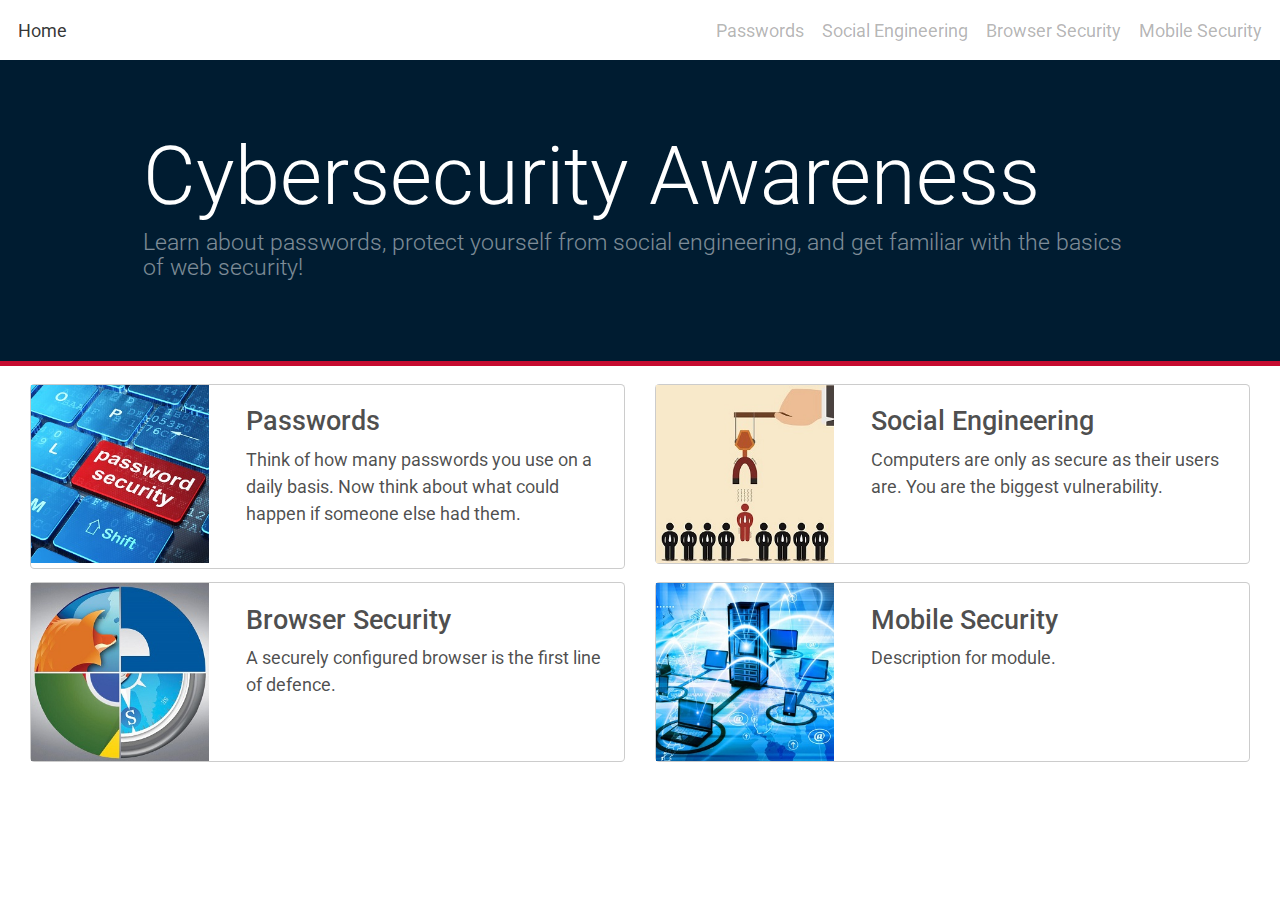
==== commit 42ee5e27: "Add files via upload" ====
--- a/index.html
+++ b/index.html
@@ -4,15 +4,17 @@
     <meta charset="utf-8">
     <meta http-equiv="X-UA-Compatible" content="IE=edge">
     <meta name="viewport" content="width=device-width, initial-scale=1">
+
     <title> Cyber Security Awareness Module </title>
+
     <link type="text/css" rel="stylesheet" href="assets/css/csam.css">
+
     <link href='https://fonts.googleapis.com/css?family=Roboto' rel='stylesheet' type='text/css'>
+
     <link rel="apple-touch-icon" sizes="76x76" href="assets/images/favicons/apple-touch-icon-76x76.png">
-    <link rel="apple-touch-icon" sizes="180x180" href="assets/images/favicons/apple-touch-icon-180x180.png">
     <link rel="icon" type="image/png" href="assets/images/favicons/favicon-32x32.png" sizes="32x32">
-    <link rel="icon" type="image/png" href="assets/images/favicons/android-chrome-192x192.png" sizes="192x192">
-    <link rel="icon" type="image/png" href="assets/images/favicons/favicon-96x96.png" sizes="96x96">
     <link rel="shortcut icon" href="assets/images/favicons/favicon.ico">
+
     <!-- HTML5 shim and Respond.js for IE8 support of HTML5 elements and media queries -->
     <!--[if lt IE 9]>
         <script src="https://oss.maxcdn.com/html5shiv/3.7.2/html5shiv.min.js"></script>
@@ -21,33 +23,38 @@
 </head>
 
 <body onload="checkProgress()">
-    <header class="navbar navbar-right navbar-full navbar-light" role="banner">
-        <div class="clearfix">
-            <button class="navbar-toggler hidden-sm-up" type="button" data-toggle="collapse" data-target="#exCollapsingNavbar2"> &#9776; </button>
-        </div>
-        <div class="collapse navbar-toggleable-xs" id="bd-main-nav">
-            <nav class="nav navbar-nav">
-                <div class="pull-xs-left"> <a class="nav-item nav-link active" href="index.html"> Home </a> </div>
-                <div class="pull-xs-right"> <a class="nav-item nav-link" href="passwords.html"> Passwords </a> <a class="nav-item nav-link" href="socialeng.html"> Social Engineering </a> <a class="nav-item nav-link" href="browsersec.html"> Browser Security </a> <a class="nav-item nav-link" href="index.html"> Mobile Security </a> </div>
-            </nav>
-        </div>
+
+    <header class="navbar navbar-right navbar-full navbar-light hidden-sm-down" role="banner">
+        <nav class="nav navbar-nav">
+            <div class="pull-xs-left">
+                <a class="nav-item nav-link active" href="index.html"> Home </a>
+            </div>
+            <div class="pull-xs-right">
+                <a class="nav-item nav-link" href="passwords.html"> Passwords </a>
+                <a class="nav-item nav-link" href="socialeng.html"> Social Engineering </a>
+                <a class="nav-item nav-link" href="browsersec.html"> Browser Security </a>
+                <a class="nav-item nav-link" href="mobilesec.html"> Mobile Security </a>
+            </div>
+        </nav>
     </header>
+
     <div class="container-fluid hidden-md-up p-x-0">
-        <div class="row m-t-2">
-            <div class="container-fluid">
-                <div class="card">
-                    <div class="card-block text-xs-center">
-                        <h3> Unfortunately, this content is unable to be viewed on this resolution. Please view it on a computer or change the orientation of your tablet. </h3> </div>
+        <div class="row">
+            <div class="card">
+                <div class="card-block text-xs-center">
+                    <h3> Unfortunately, this content is unable to be viewed on this resolution. Please view it on a computer or change the orientation of your tablet. </h3>
                 </div>
             </div>
         </div>
     </div>
+
     <div class="container-fluid hidden-sm-down">
         <div class="row">
             <div class="jumbotron jumbotron-fluid col-md-12 m-b-1">
                 <div class="container">
                     <h1 class="display-3"> Cybersecurity Awareness </h1>
-                    <h4 class="lead"> Learn about passwords, protect yourself from social engineering, and get familiar with the basics of web security! </h4> </div>
+                    <h4 class="lead"> Learn about passwords, protect yourself from social engineering, and get familiar with the basics of web security! </h4>
+                </div>
             </div>
         </div>
         <div class="container-fluid">
@@ -55,7 +62,7 @@
                 <div class="col-xl-6 col-lg-12">
                     <div id="p-card" class="card card-link transition">
                         <a href="passwords.html">
-                            
+
                             <div class="row">
                                 <div class="col-sm-4" style="position: relative; width: 100%;">
                                     <img class="img-link" src="assets/images/Password-security.jpg"></img>
@@ -66,14 +73,15 @@
                                     <p> Think of how many passwords you use on a daily basis. Now think about what could happen if someone else had them. </p>
                                 </div>
                             </div>
-                        
+
                         </a>
                     </div>
                 </div>
+
                 <div class="col-xl-6 col-lg-12">
                     <div id="se-card" class="card card-link transition">
-                        <a href="socialeng.html"> 
-                            
+                        <a href="socialeng.html">
+
                             <div class="row">
                                 <div class="col-sm-4" style="position: relative; width: 100%;">
                                     <img class="img-link" src="assets/images/social_engineering_dataroom_advice.jpg"></img>
@@ -84,14 +92,15 @@
                                     <p> Computers are only as secure as their users are. You are the biggest vulnerability. </p>
                                 </div>
                             </div>
-                            
+
                         </a>
                     </div>
                 </div>
+
                 <div class="col-xl-6 col-lg-12">
                     <div id="bs-card" class="card card-link transition">
-                        <a href="browsersec.html"> 
-                            
+                        <a href="browsersec.html">
+
                             <div class="row">
                                 <div class="col-sm-4" style="position: relative; width: 100%;">
                                     <img class="img-link" src="assets/images/browser-security-extensions.jpg"></img>
@@ -102,14 +111,15 @@
                                     <p> A securely configured browser is the first line of defence. </p>
                                 </div>
                             </div>
-                        
+
                         </a>
                     </div>
                 </div>
+
                 <div class="col-xl-6 col-lg-12">
                     <div id="ms-card" class="card card-link transition">
-                        <a href="index.html"> 
-                            
+                        <a href="mobilesec.html">
+
                             <div class="row">
                                 <div class="col-sm-4" style="position: relative; width: 100%;">
                                     <img class="img-link" src="assets/images/mobile%20security.jpg"></img>
@@ -120,10 +130,11 @@
                                     <p> Description for module. </p>
                                 </div>
                             </div>
-                        
+
                         </a>
                     </div>
                 </div>
+
             </div>
         </div>
     </div>
--- a/assets/css/csam.css
+++ b/assets/css/csam.css
@@ -2,4 +2,4 @@
  * Bootstrap v4.0.0-alpha.2 (http://getbootstrap.com)
  * Copyright 2011-2015 Twitter, Inc.
  * Licensed under MIT (https://github.com/twbs/bootstrap/blob/master/LICENSE)
- *//*! normalize.css v3.0.3 | MIT License | github.com/necolas/normalize.css */html{font-family:sans-serif;-ms-text-size-adjust:100%;-webkit-text-size-adjust:100%}body{margin:0}article,aside,details,figcaption,figure,footer,header,hgroup,main,menu,nav,section,summary{display:block}audio,canvas,progress,video{display:inline-block;vertical-align:baseline}audio:not([controls]){display:none;height:0}[hidden],template{display:none}a{background-color:transparent}a:active{outline:0}a:hover{outline:0}abbr[title]{border-bottom:1px dotted}b,strong{font-weight:bold}dfn{font-style:italic}h1{font-size:2em;margin:0.67em 0}mark{background:#ff0;color:#000}small{font-size:80%}sub,sup{font-size:75%;line-height:0;position:relative;vertical-align:baseline}sup{top:-0.5em}sub{bottom:-0.25em}img{border:0}svg:not(:root){overflow:hidden}figure{margin:1em 40px}hr{box-sizing:content-box;height:0}pre{overflow:auto}code,kbd,pre,samp{font-family:monospace, monospace;font-size:1em}button,input,optgroup,select,textarea{color:inherit;font:inherit;margin:0}button{overflow:visible}button,select{text-transform:none}button,html input[type="button"],input[type="reset"],input[type="submit"]{-webkit-appearance:button;cursor:pointer}button[disabled],html input[disabled]{cursor:default}button::-moz-focus-inner,input::-moz-focus-inner{border:0;padding:0}input{line-height:normal}input[type="checkbox"],input[type="radio"]{box-sizing:border-box;padding:0}input[type="number"]::-webkit-inner-spin-button,input[type="number"]::-webkit-outer-spin-button{height:auto}input[type="search"]{-webkit-appearance:textfield;box-sizing:content-box}input[type="search"]::-webkit-search-cancel-button,input[type="search"]::-webkit-search-decoration{-webkit-appearance:none}fieldset{border:1px solid #c0c0c0;margin:0 2px;padding:0.35em 0.625em 0.75em}legend{border:0;padding:0}textarea{overflow:auto}optgroup{font-weight:bold}table{border-collapse:collapse;border-spacing:0}td,th{padding:0}html{box-sizing:border-box}*,*::before,*::after{box-sizing:inherit}@-moz-viewport{width:device-width}@-ms-viewport{width:device-width}@-webkit-viewport{width:device-width}@viewport{width:device-width}html{font-size:16px;-webkit-tap-highlight-color:transparent}body{font-family:"Roboto","Helvetica Neue",Helvetica,Arial,sans-serif;font-size:1rem;line-height:1.5;color:#001c31;background-color:#fff}[tabindex="-1"]:focus{outline:none !important}h1,h2,h3,h4,h5,h6{margin-top:0;margin-bottom:.5rem}p{margin-top:0;margin-bottom:1rem}abbr[title],abbr[data-original-title]{cursor:help;border-bottom:1px dotted #003359}address{margin-bottom:1rem;font-style:normal;line-height:inherit}ol,ul,dl{margin-top:0;margin-bottom:1rem}ol ol,ul ul,ol ul,ul ol{margin-bottom:0}dt{font-weight:bold}dd{margin-bottom:.5rem;margin-left:0}blockquote{margin:0 0 1rem}a{color:#00233e;text-decoration:none}a:focus,a:hover{color:#000;text-decoration:underline}a:focus{outline:thin dotted;outline:5px auto -webkit-focus-ring-color;outline-offset:-2px}pre{margin-top:0;margin-bottom:1rem}figure{margin:0 0 1rem}img{vertical-align:middle}[role="button"]{cursor:pointer}a,area,button,[role="button"],input,label,select,summary,textarea{-ms-touch-action:manipulation;touch-action:manipulation}table{background-color:transparent}caption{padding-top:0.75rem;padding-bottom:0.75rem;color:#003359;text-align:left;caption-side:bottom}th{text-align:left}label{display:inline-block;margin-bottom:.5rem}button:focus{outline:1px dotted;outline:5px auto -webkit-focus-ring-color}input,button,select,textarea{margin:0;line-height:inherit;border-radius:0}textarea{resize:vertical}fieldset{min-width:0;padding:0;margin:0;border:0}legend{display:block;width:100%;padding:0;margin-bottom:.5rem;font-size:1.5rem;line-height:inherit}input[type="search"]{box-sizing:inherit;-webkit-appearance:none}output{display:inline-block}[hidden]{display:none !important}h1,h2,h3,h4,h5,h6,.h1,.h2,.h3,.h4,.h5,.h6{margin-bottom:0.5rem;font-family:inherit;font-weight:500;line-height:1.1;color:inherit}h1{font-size:2.5rem}h2{font-size:2rem}h3{font-size:1.75rem}h4{font-size:1.5rem}h5{font-size:1.25rem}h6{font-size:1rem}.h1{font-size:2.5rem}.h2{font-size:2rem}.h3{font-size:1.75rem}.h4{font-size:1.5rem}.h5{font-size:1.25rem}.h6{font-size:1rem}.lead{font-size:1.25rem;font-weight:300}.display-1{font-size:6rem;font-weight:300}.display-2{font-size:5.5rem;font-weight:300}.display-3{font-size:4.5rem;font-weight:300}.display-4{font-size:3.5rem;font-weight:300}hr{margin-top:1rem;margin-bottom:1rem;border:0;border-top:1px solid rgba(0,0,0,0.1)}small,.small{font-size:80%;font-weight:normal}mark,.mark{padding:.2em;background-color:#fcf8e3}.list-unstyled{padding-left:0;list-style:none}.list-inline{padding-left:0;list-style:none}.list-inline-item{display:inline-block}.list-inline-item:not(:last-child){margin-right:5px}.dl-horizontal{margin-right:-1.875rem;margin-left:-1.875rem}.dl-horizontal::after{content:"";display:table;clear:both}.initialism{font-size:90%;text-transform:uppercase}.blockquote{padding:0.5rem 1rem;margin-bottom:1rem;font-size:1.25rem;border-left:0.25rem solid #4c708a}.blockquote-footer{display:block;font-size:80%;line-height:1.5;color:#003359}.blockquote-footer::before{content:"\2014 \00A0"}.blockquote-reverse{padding-right:1rem;padding-left:0;text-align:right;border-right:0.25rem solid #4c708a;border-left:0}.blockquote-reverse .blockquote-footer::before{content:""}.blockquote-reverse .blockquote-footer::after{content:"\00A0 \2014"}.container{margin-left:auto;margin-right:auto;padding-left:0.9375rem;padding-right:0.9375rem}@media (min-width: 544px){.container{max-width:576px}}@media (min-width: 768px){.container{max-width:720px}}@media (min-width: 992px){.container{max-width:940px}}@media (min-width: 1200px){.container{max-width:1140px}}.container-fluid{margin-left:auto;margin-right:auto;padding-left:0.9375rem;padding-right:0.9375rem}.row{display:-webkit-flex;display:-ms-flexbox;display:flex;-webkit-flex-wrap:wrap;-ms-flex-wrap:wrap;flex-wrap:wrap;margin-left:-0.9375rem;margin-right:-0.9375rem}.col-xs-1,.col-xs-2,.col-xs-3,.col-xs-4,.col-xs-5,.col-xs-6,.col-xs-7,.col-xs-8,.col-xs-9,.col-xs-10,.col-xs-11,.col-xs-12,.col-sm-1,.col-sm-2,.col-sm-3,.col-sm-4,.col-sm-5,.col-sm-6,.col-sm-7,.col-sm-8,.col-sm-9,.col-sm-10,.col-sm-11,.col-sm-12,.col-md-1,.col-md-2,.col-md-3,.col-md-4,.col-md-5,.col-md-6,.col-md-7,.col-md-8,.col-md-9,.col-md-10,.col-md-11,.col-md-12,.col-lg-1,.col-lg-2,.col-lg-3,.col-lg-4,.col-lg-5,.col-lg-6,.col-lg-7,.col-lg-8,.col-lg-9,.col-lg-10,.col-lg-11,.col-lg-12,.col-xl-1,.col-xl-2,.col-xl-3,.col-xl-4,.col-xl-5,.col-xl-6,.col-xl-7,.col-xl-8,.col-xl-9,.col-xl-10,.col-xl-11,.col-xl-12{position:relative;min-height:1px;padding-left:0.9375rem;padding-right:0.9375rem}.col-xs-1{-webkit-flex:0 0 8.33333%;-ms-flex:0 0 8.33333%;flex:0 0 8.33333%}.col-xs-2{-webkit-flex:0 0 16.66667%;-ms-flex:0 0 16.66667%;flex:0 0 16.66667%}.col-xs-3{-webkit-flex:0 0 25%;-ms-flex:0 0 25%;flex:0 0 25%}.col-xs-4{-webkit-flex:0 0 33.33333%;-ms-flex:0 0 33.33333%;flex:0 0 33.33333%}.col-xs-5{-webkit-flex:0 0 41.66667%;-ms-flex:0 0 41.66667%;flex:0 0 41.66667%}.col-xs-6{-webkit-flex:0 0 50%;-ms-flex:0 0 50%;flex:0 0 50%}.col-xs-7{-webkit-flex:0 0 58.33333%;-ms-flex:0 0 58.33333%;flex:0 0 58.33333%}.col-xs-8{-webkit-flex:0 0 66.66667%;-ms-flex:0 0 66.66667%;flex:0 0 66.66667%}.col-xs-9{-webkit-flex:0 0 75%;-ms-flex:0 0 75%;flex:0 0 75%}.col-xs-10{-webkit-flex:0 0 83.33333%;-ms-flex:0 0 83.33333%;flex:0 0 83.33333%}.col-xs-11{-webkit-flex:0 0 91.66667%;-ms-flex:0 0 91.66667%;flex:0 0 91.66667%}.col-xs-12{-webkit-flex:0 0 100%;-ms-flex:0 0 100%;flex:0 0 100%}.col-xs-pull-0{right:auto}.col-xs-pull-1{right:8.33333%}.col-xs-pull-2{right:16.66667%}.col-xs-pull-3{right:25%}.col-xs-pull-4{right:33.33333%}.col-xs-pull-5{right:41.66667%}.col-xs-pull-6{right:50%}.col-xs-pull-7{right:58.33333%}.col-xs-pull-8{right:66.66667%}.col-xs-pull-9{right:75%}.col-xs-pull-10{right:83.33333%}.col-xs-pull-11{right:91.66667%}.col-xs-pull-12{right:100%}.col-xs-push-0{left:auto}.col-xs-push-1{left:8.33333%}.col-xs-push-2{left:16.66667%}.col-xs-push-3{left:25%}.col-xs-push-4{left:33.33333%}.col-xs-push-5{left:41.66667%}.col-xs-push-6{left:50%}.col-xs-push-7{left:58.33333%}.col-xs-push-8{left:66.66667%}.col-xs-push-9{left:75%}.col-xs-push-10{left:83.33333%}.col-xs-push-11{left:91.66667%}.col-xs-push-12{left:100%}.col-xs-offset-0{margin-left:0%}.col-xs-offset-1{margin-left:8.33333%}.col-xs-offset-2{margin-left:16.66667%}.col-xs-offset-3{margin-left:25%}.col-xs-offset-4{margin-left:33.33333%}.col-xs-offset-5{margin-left:41.66667%}.col-xs-offset-6{margin-left:50%}.col-xs-offset-7{margin-left:58.33333%}.col-xs-offset-8{margin-left:66.66667%}.col-xs-offset-9{margin-left:75%}.col-xs-offset-10{margin-left:83.33333%}.col-xs-offset-11{margin-left:91.66667%}.col-xs-offset-12{margin-left:100%}@media (min-width: 544px){.col-sm-1{-webkit-flex:0 0 8.33333%;-ms-flex:0 0 8.33333%;flex:0 0 8.33333%}.col-sm-2{-webkit-flex:0 0 16.66667%;-ms-flex:0 0 16.66667%;flex:0 0 16.66667%}.col-sm-3{-webkit-flex:0 0 25%;-ms-flex:0 0 25%;flex:0 0 25%}.col-sm-4{-webkit-flex:0 0 33.33333%;-ms-flex:0 0 33.33333%;flex:0 0 33.33333%}.col-sm-5{-webkit-flex:0 0 41.66667%;-ms-flex:0 0 41.66667%;flex:0 0 41.66667%}.col-sm-6{-webkit-flex:0 0 50%;-ms-flex:0 0 50%;flex:0 0 50%}.col-sm-7{-webkit-flex:0 0 58.33333%;-ms-flex:0 0 58.33333%;flex:0 0 58.33333%}.col-sm-8{-webkit-flex:0 0 66.66667%;-ms-flex:0 0 66.66667%;flex:0 0 66.66667%}.col-sm-9{-webkit-flex:0 0 75%;-ms-flex:0 0 75%;flex:0 0 75%}.col-sm-10{-webkit-flex:0 0 83.33333%;-ms-flex:0 0 83.33333%;flex:0 0 83.33333%}.col-sm-11{-webkit-flex:0 0 91.66667%;-ms-flex:0 0 91.66667%;flex:0 0 91.66667%}.col-sm-12{-webkit-flex:0 0 100%;-ms-flex:0 0 100%;flex:0 0 100%}.col-sm-pull-0{right:auto}.col-sm-pull-1{right:8.33333%}.col-sm-pull-2{right:16.66667%}.col-sm-pull-3{right:25%}.col-sm-pull-4{right:33.33333%}.col-sm-pull-5{right:41.66667%}.col-sm-pull-6{right:50%}.col-sm-pull-7{right:58.33333%}.col-sm-pull-8{right:66.66667%}.col-sm-pull-9{right:75%}.col-sm-pull-10{right:83.33333%}.col-sm-pull-11{right:91.66667%}.col-sm-pull-12{right:100%}.col-sm-push-0{left:auto}.col-sm-push-1{left:8.33333%}.col-sm-push-2{left:16.66667%}.col-sm-push-3{left:25%}.col-sm-push-4{left:33.33333%}.col-sm-push-5{left:41.66667%}.col-sm-push-6{left:50%}.col-sm-push-7{left:58.33333%}.col-sm-push-8{left:66.66667%}.col-sm-push-9{left:75%}.col-sm-push-10{left:83.33333%}.col-sm-push-11{left:91.66667%}.col-sm-push-12{left:100%}.col-sm-offset-0{margin-left:0%}.col-sm-offset-1{margin-left:8.33333%}.col-sm-offset-2{margin-left:16.66667%}.col-sm-offset-3{margin-left:25%}.col-sm-offset-4{margin-left:33.33333%}.col-sm-offset-5{margin-left:41.66667%}.col-sm-offset-6{margin-left:50%}.col-sm-offset-7{margin-left:58.33333%}.col-sm-offset-8{margin-left:66.66667%}.col-sm-offset-9{margin-left:75%}.col-sm-offset-10{margin-left:83.33333%}.col-sm-offset-11{margin-left:91.66667%}.col-sm-offset-12{margin-left:100%}}@media (min-width: 768px){.col-md-1{-webkit-flex:0 0 8.33333%;-ms-flex:0 0 8.33333%;flex:0 0 8.33333%}.col-md-2{-webkit-flex:0 0 16.66667%;-ms-flex:0 0 16.66667%;flex:0 0 16.66667%}.col-md-3{-webkit-flex:0 0 25%;-ms-flex:0 0 25%;flex:0 0 25%}.col-md-4{-webkit-flex:0 0 33.33333%;-ms-flex:0 0 33.33333%;flex:0 0 33.33333%}.col-md-5{-webkit-flex:0 0 41.66667%;-ms-flex:0 0 41.66667%;flex:0 0 41.66667%}.col-md-6{-webkit-flex:0 0 50%;-ms-flex:0 0 50%;flex:0 0 50%}.col-md-7{-webkit-flex:0 0 58.33333%;-ms-flex:0 0 58.33333%;flex:0 0 58.33333%}.col-md-8{-webkit-flex:0 0 66.66667%;-ms-flex:0 0 66.66667%;flex:0 0 66.66667%}.col-md-9{-webkit-flex:0 0 75%;-ms-flex:0 0 75%;flex:0 0 75%}.col-md-10{-webkit-flex:0 0 83.33333%;-ms-flex:0 0 83.33333%;flex:0 0 83.33333%}.col-md-11{-webkit-flex:0 0 91.66667%;-ms-flex:0 0 91.66667%;flex:0 0 91.66667%}.col-md-12{-webkit-flex:0 0 100%;-ms-flex:0 0 100%;flex:0 0 100%}.col-md-pull-0{right:auto}.col-md-pull-1{right:8.33333%}.col-md-pull-2{right:16.66667%}.col-md-pull-3{right:25%}.col-md-pull-4{right:33.33333%}.col-md-pull-5{right:41.66667%}.col-md-pull-6{right:50%}.col-md-pull-7{right:58.33333%}.col-md-pull-8{right:66.66667%}.col-md-pull-9{right:75%}.col-md-pull-10{right:83.33333%}.col-md-pull-11{right:91.66667%}.col-md-pull-12{right:100%}.col-md-push-0{left:auto}.col-md-push-1{left:8.33333%}.col-md-push-2{left:16.66667%}.col-md-push-3{left:25%}.col-md-push-4{left:33.33333%}.col-md-push-5{left:41.66667%}.col-md-push-6{left:50%}.col-md-push-7{left:58.33333%}.col-md-push-8{left:66.66667%}.col-md-push-9{left:75%}.col-md-push-10{left:83.33333%}.col-md-push-11{left:91.66667%}.col-md-push-12{left:100%}.col-md-offset-0{margin-left:0%}.col-md-offset-1{margin-left:8.33333%}.col-md-offset-2{margin-left:16.66667%}.col-md-offset-3{margin-left:25%}.col-md-offset-4{margin-left:33.33333%}.col-md-offset-5{margin-left:41.66667%}.col-md-offset-6{margin-left:50%}.col-md-offset-7{margin-left:58.33333%}.col-md-offset-8{margin-left:66.66667%}.col-md-offset-9{margin-left:75%}.col-md-offset-10{margin-left:83.33333%}.col-md-offset-11{margin-left:91.66667%}.col-md-offset-12{margin-left:100%}}@media (min-width: 992px){.col-lg-1{-webkit-flex:0 0 8.33333%;-ms-flex:0 0 8.33333%;flex:0 0 8.33333%}.col-lg-2{-webkit-flex:0 0 16.66667%;-ms-flex:0 0 16.66667%;flex:0 0 16.66667%}.col-lg-3{-webkit-flex:0 0 25%;-ms-flex:0 0 25%;flex:0 0 25%}.col-lg-4{-webkit-flex:0 0 33.33333%;-ms-flex:0 0 33.33333%;flex:0 0 33.33333%}.col-lg-5{-webkit-flex:0 0 41.66667%;-ms-flex:0 0 41.66667%;flex:0 0 41.66667%}.col-lg-6{-webkit-flex:0 0 50%;-ms-flex:0 0 50%;flex:0 0 50%}.col-lg-7{-webkit-flex:0 0 58.33333%;-ms-flex:0 0 58.33333%;flex:0 0 58.33333%}.col-lg-8{-webkit-flex:0 0 66.66667%;-ms-flex:0 0 66.66667%;flex:0 0 66.66667%}.col-lg-9{-webkit-flex:0 0 75%;-ms-flex:0 0 75%;flex:0 0 75%}.col-lg-10{-webkit-flex:0 0 83.33333%;-ms-flex:0 0 83.33333%;flex:0 0 83.33333%}.col-lg-11{-webkit-flex:0 0 91.66667%;-ms-flex:0 0 91.66667%;flex:0 0 91.66667%}.col-lg-12{-webkit-flex:0 0 100%;-ms-flex:0 0 100%;flex:0 0 100%}.col-lg-pull-0{right:auto}.col-lg-pull-1{right:8.33333%}.col-lg-pull-2{right:16.66667%}.col-lg-pull-3{right:25%}.col-lg-pull-4{right:33.33333%}.col-lg-pull-5{right:41.66667%}.col-lg-pull-6{right:50%}.col-lg-pull-7{right:58.33333%}.col-lg-pull-8{right:66.66667%}.col-lg-pull-9{right:75%}.col-lg-pull-10{right:83.33333%}.col-lg-pull-11{right:91.66667%}.col-lg-pull-12{right:100%}.col-lg-push-0{left:auto}.col-lg-push-1{left:8.33333%}.col-lg-push-2{left:16.66667%}.col-lg-push-3{left:25%}.col-lg-push-4{left:33.33333%}.col-lg-push-5{left:41.66667%}.col-lg-push-6{left:50%}.col-lg-push-7{left:58.33333%}.col-lg-push-8{left:66.66667%}.col-lg-push-9{left:75%}.col-lg-push-10{left:83.33333%}.col-lg-push-11{left:91.66667%}.col-lg-push-12{left:100%}.col-lg-offset-0{margin-left:0%}.col-lg-offset-1{margin-left:8.33333%}.col-lg-offset-2{margin-left:16.66667%}.col-lg-offset-3{margin-left:25%}.col-lg-offset-4{margin-left:33.33333%}.col-lg-offset-5{margin-left:41.66667%}.col-lg-offset-6{margin-left:50%}.col-lg-offset-7{margin-left:58.33333%}.col-lg-offset-8{margin-left:66.66667%}.col-lg-offset-9{margin-left:75%}.col-lg-offset-10{margin-left:83.33333%}.col-lg-offset-11{margin-left:91.66667%}.col-lg-offset-12{margin-left:100%}}@media (min-width: 1200px){.col-xl-1{-webkit-flex:0 0 8.33333%;-ms-flex:0 0 8.33333%;flex:0 0 8.33333%}.col-xl-2{-webkit-flex:0 0 16.66667%;-ms-flex:0 0 16.66667%;flex:0 0 16.66667%}.col-xl-3{-webkit-flex:0 0 25%;-ms-flex:0 0 25%;flex:0 0 25%}.col-xl-4{-webkit-flex:0 0 33.33333%;-ms-flex:0 0 33.33333%;flex:0 0 33.33333%}.col-xl-5{-webkit-flex:0 0 41.66667%;-ms-flex:0 0 41.66667%;flex:0 0 41.66667%}.col-xl-6{-webkit-flex:0 0 50%;-ms-flex:0 0 50%;flex:0 0 50%}.col-xl-7{-webkit-flex:0 0 58.33333%;-ms-flex:0 0 58.33333%;flex:0 0 58.33333%}.col-xl-8{-webkit-flex:0 0 66.66667%;-ms-flex:0 0 66.66667%;flex:0 0 66.66667%}.col-xl-9{-webkit-flex:0 0 75%;-ms-flex:0 0 75%;flex:0 0 75%}.col-xl-10{-webkit-flex:0 0 83.33333%;-ms-flex:0 0 83.33333%;flex:0 0 83.33333%}.col-xl-11{-webkit-flex:0 0 91.66667%;-ms-flex:0 0 91.66667%;flex:0 0 91.66667%}.col-xl-12{-webkit-flex:0 0 100%;-ms-flex:0 0 100%;flex:0 0 100%}.col-xl-pull-0{right:auto}.col-xl-pull-1{right:8.33333%}.col-xl-pull-2{right:16.66667%}.col-xl-pull-3{right:25%}.col-xl-pull-4{right:33.33333%}.col-xl-pull-5{right:41.66667%}.col-xl-pull-6{right:50%}.col-xl-pull-7{right:58.33333%}.col-xl-pull-8{right:66.66667%}.col-xl-pull-9{right:75%}.col-xl-pull-10{right:83.33333%}.col-xl-pull-11{right:91.66667%}.col-xl-pull-12{right:100%}.col-xl-push-0{left:auto}.col-xl-push-1{left:8.33333%}.col-xl-push-2{left:16.66667%}.col-xl-push-3{left:25%}.col-xl-push-4{left:33.33333%}.col-xl-push-5{left:41.66667%}.col-xl-push-6{left:50%}.col-xl-push-7{left:58.33333%}.col-xl-push-8{left:66.66667%}.col-xl-push-9{left:75%}.col-xl-push-10{left:83.33333%}.col-xl-push-11{left:91.66667%}.col-xl-push-12{left:100%}.col-xl-offset-0{margin-left:0%}.col-xl-offset-1{margin-left:8.33333%}.col-xl-offset-2{margin-left:16.66667%}.col-xl-offset-3{margin-left:25%}.col-xl-offset-4{margin-left:33.33333%}.col-xl-offset-5{margin-left:41.66667%}.col-xl-offset-6{margin-left:50%}.col-xl-offset-7{margin-left:58.33333%}.col-xl-offset-8{margin-left:66.66667%}.col-xl-offset-9{margin-left:75%}.col-xl-offset-10{margin-left:83.33333%}.col-xl-offset-11{margin-left:91.66667%}.col-xl-offset-12{margin-left:100%}}.col-xs-first{-webkit-order:-1;-ms-flex-order:-1;order:-1}.col-xs-last{-webkit-order:1;-ms-flex-order:1;order:1}@media (min-width: 544px){.col-sm-first{-webkit-order:-1;-ms-flex-order:-1;order:-1}.col-sm-last{-webkit-order:1;-ms-flex-order:1;order:1}}@media (min-width: 768px){.col-md-first{-webkit-order:-1;-ms-flex-order:-1;order:-1}.col-md-last{-webkit-order:1;-ms-flex-order:1;order:1}}@media (min-width: 992px){.col-lg-first{-webkit-order:-1;-ms-flex-order:-1;order:-1}.col-lg-last{-webkit-order:1;-ms-flex-order:1;order:1}}@media (min-width: 1200px){.col-xl-first{-webkit-order:-1;-ms-flex-order:-1;order:-1}.col-xl-last{-webkit-order:1;-ms-flex-order:1;order:1}}.row-xs-top{-webkit-align-items:flex-start;-ms-flex-align:start;align-items:flex-start}.row-xs-center{-webkit-align-items:center;-ms-flex-align:center;align-items:center}.row-xs-bottom{-webkit-align-items:flex-end;-ms-flex-align:end;align-items:flex-end}@media (min-width: 544px){.row-sm-top{-webkit-align-items:flex-start;-ms-flex-align:start;align-items:flex-start}.row-sm-center{-webkit-align-items:center;-ms-flex-align:center;align-items:center}.row-sm-bottom{-webkit-align-items:flex-end;-ms-flex-align:end;align-items:flex-end}}@media (min-width: 768px){.row-md-top{-webkit-align-items:flex-start;-ms-flex-align:start;align-items:flex-start}.row-md-center{-webkit-align-items:center;-ms-flex-align:center;align-items:center}.row-md-bottom{-webkit-align-items:flex-end;-ms-flex-align:end;align-items:flex-end}}@media (min-width: 992px){.row-lg-top{-webkit-align-items:flex-start;-ms-flex-align:start;align-items:flex-start}.row-lg-center{-webkit-align-items:center;-ms-flex-align:center;align-items:center}.row-lg-bottom{-webkit-align-items:flex-end;-ms-flex-align:end;align-items:flex-end}}@media (min-width: 1200px){.row-xl-top{-webkit-align-items:flex-start;-ms-flex-align:start;align-items:flex-start}.row-xl-center{-webkit-align-items:center;-ms-flex-align:center;align-items:center}.row-xl-bottom{-webkit-align-items:flex-end;-ms-flex-align:end;align-items:flex-end}}.col-xs-top{-webkit-align-self:flex-start;-ms-flex-item-align:start;align-self:flex-start}.col-xs-center{-webkit-align-self:center;-ms-flex-item-align:center;align-self:center}.col-xs-bottom{-webkit-align-self:flex-end;-ms-flex-item-align:end;align-self:flex-end}@media (min-width: 544px){.col-sm-top{-webkit-align-self:flex-start;-ms-flex-item-align:start;align-self:flex-start}.col-sm-center{-webkit-align-self:center;-ms-flex-item-align:center;align-self:center}.col-sm-bottom{-webkit-align-self:flex-end;-ms-flex-item-align:end;align-self:flex-end}}@media (min-width: 768px){.col-md-top{-webkit-align-self:flex-start;-ms-flex-item-align:start;align-self:flex-start}.col-md-center{-webkit-align-self:center;-ms-flex-item-align:center;align-self:center}.col-md-bottom{-webkit-align-self:flex-end;-ms-flex-item-align:end;align-self:flex-end}}@media (min-width: 992px){.col-lg-top{-webkit-align-self:flex-start;-ms-flex-item-align:start;align-self:flex-start}.col-lg-center{-webkit-align-self:center;-ms-flex-item-align:center;align-self:center}.col-lg-bottom{-webkit-align-self:flex-end;-ms-flex-item-align:end;align-self:flex-end}}@media (min-width: 1200px){.col-xl-top{-webkit-align-self:flex-start;-ms-flex-item-align:start;align-self:flex-start}.col-xl-center{-webkit-align-self:center;-ms-flex-item-align:center;align-self:center}.col-xl-bottom{-webkit-align-self:flex-end;-ms-flex-item-align:end;align-self:flex-end}}.table{width:100%;max-width:100%;margin-bottom:1rem}.table th,.table td{padding:0.75rem;line-height:1.5;vertical-align:top;border-top:1px solid #4c708a}.table thead th{vertical-align:bottom;border-bottom:2px solid #4c708a}.table tbody+tbody{border-top:2px solid #4c708a}.table .table{background-color:#fff}.table-sm th,.table-sm td{padding:0.3rem}.table-bordered{border:1px solid #4c708a}.table-bordered th,.table-bordered td{border:1px solid #4c708a}.table-bordered thead th,.table-bordered thead td{border-bottom-width:2px}.table-striped tbody tr:nth-of-type(odd){background-color:#f9f9f9}.table-hover tbody tr:hover{background-color:#f5f5f5}.table-active,.table-active>th,.table-active>td{background-color:#f5f5f5}.table-hover .table-active:hover{background-color:#e8e8e8}.table-hover .table-active:hover>td,.table-hover .table-active:hover>th{background-color:#e8e8e8}.table-success,.table-success>th,.table-success>td{background-color:#dff0d8}.table-hover .table-success:hover{background-color:#d0e9c6}.table-hover .table-success:hover>td,.table-hover .table-success:hover>th{background-color:#d0e9c6}.table-info,.table-info>th,.table-info>td{background-color:#d9edf7}.table-hover .table-info:hover{background-color:#c4e3f3}.table-hover .table-info:hover>td,.table-hover .table-info:hover>th{background-color:#c4e3f3}.table-warning,.table-warning>th,.table-warning>td{background-color:#fcf8e3}.table-hover .table-warning:hover{background-color:#faf2cc}.table-hover .table-warning:hover>td,.table-hover .table-warning:hover>th{background-color:#faf2cc}.table-danger,.table-danger>th,.table-danger>td{background-color:#f2dede}.table-hover .table-danger:hover{background-color:#ebcccc}.table-hover .table-danger:hover>td,.table-hover .table-danger:hover>th{background-color:#ebcccc}.table-responsive{display:block;width:100%;min-height:0.01%;overflow-x:auto}.thead-inverse th{color:#fff;background-color:#001c31}.thead-default th{color:#00233e;background-color:#4c708a}.table-inverse{color:#4c708a;background-color:#001c31}.table-inverse.table-bordered{border:0}.table-inverse th,.table-inverse td,.table-inverse thead th{border-color:#00233e}.table-reflow thead{float:left}.table-reflow tbody{display:block;white-space:nowrap}.table-reflow th,.table-reflow td{border-top:1px solid #4c708a;border-left:1px solid #4c708a}.table-reflow th:last-child,.table-reflow td:last-child{border-right:1px solid #4c708a}.table-reflow thead:last-child tr:last-child th,.table-reflow thead:last-child tr:last-child td,.table-reflow tbody:last-child tr:last-child th,.table-reflow tbody:last-child tr:last-child td,.table-reflow tfoot:last-child tr:last-child th,.table-reflow tfoot:last-child tr:last-child td{border-bottom:1px solid #4c708a}.table-reflow tr{float:left}.table-reflow tr th,.table-reflow tr td{display:block !important;border:1px solid #4c708a}.btn{display:inline-block;font-weight:normal;text-align:center;white-space:nowrap;vertical-align:middle;cursor:pointer;-webkit-user-select:none;-moz-user-select:none;-ms-user-select:none;user-select:none;border:1px solid transparent;padding:0.375rem 1rem;font-size:1rem;line-height:1.5;border-radius:0.25rem;transition:all 0.2s ease-in-out}.btn:focus,.btn.focus,.btn:active:focus,.btn:active.focus,.btn.active:focus,.btn.active.focus{outline:thin dotted;outline:5px auto -webkit-focus-ring-color;outline-offset:-2px}.btn:focus,.btn:hover{text-decoration:none}.btn.focus{text-decoration:none}.btn:active,.btn.active{background-image:none;outline:0;box-shadow:inset 0 3px 5px rgba(0,0,0,0.125)}.btn.disabled,.btn:disabled{cursor:not-allowed;opacity:.65;box-shadow:none}a.btn.disabled,fieldset[disabled] a.btn{pointer-events:none}.btn-primary{color:#fff;background-color:#00233e;border-color:#00233e;box-shadow:inset 0 1px 0 rgba(255,255,255,0.15),0 1px 1px rgba(0,0,0,0.075)}.btn-primary:hover{color:#fff;background-color:#00060b;border-color:#000001}.btn-primary:focus,.btn-primary.focus{color:#fff;background-color:#00060b;border-color:#000001}.btn-primary:active,.btn-primary.active,.open>.btn-primary.dropdown-toggle{color:#fff;background-color:#00060b;border-color:#000001;background-image:none;box-shadow:inset 0 3px 5px rgba(0,0,0,0.125)}.btn-primary:active:hover,.btn-primary:active:focus,.btn-primary:active.focus,.btn-primary.active:hover,.btn-primary.active:focus,.btn-primary.active.focus,.open>.btn-primary.dropdown-toggle:hover,.open>.btn-primary.dropdown-toggle:focus,.open>.btn-primary.dropdown-toggle.focus{color:#fff;background-color:#000;border-color:#000}.btn-primary.disabled:focus,.btn-primary.disabled.focus,.btn-primary:disabled:focus,.btn-primary:disabled.focus{background-color:#00233e;border-color:#00233e}.btn-primary.disabled:hover,.btn-primary:disabled:hover{background-color:#00233e;border-color:#00233e}.btn-secondary{color:#001c31;background-color:#fff;border-color:#ccc;box-shadow:inset 0 1px 0 rgba(255,255,255,0.15),0 1px 1px rgba(0,0,0,0.075)}.btn-secondary:hover{color:#001c31;background-color:#e6e6e6;border-color:#adadad}.btn-secondary:focus,.btn-secondary.focus{color:#001c31;background-color:#e6e6e6;border-color:#adadad}.btn-secondary:active,.btn-secondary.active,.open>.btn-secondary.dropdown-toggle{color:#001c31;background-color:#e6e6e6;border-color:#adadad;background-image:none;box-shadow:inset 0 3px 5px rgba(0,0,0,0.125)}.btn-secondary:active:hover,.btn-secondary:active:focus,.btn-secondary:active.focus,.btn-secondary.active:hover,.btn-secondary.active:focus,.btn-secondary.active.focus,.open>.btn-secondary.dropdown-toggle:hover,.open>.btn-secondary.dropdown-toggle:focus,.open>.btn-secondary.dropdown-toggle.focus{color:#001c31;background-color:#d4d4d4;border-color:#8c8c8c}.btn-secondary.disabled:focus,.btn-secondary.disabled.focus,.btn-secondary:disabled:focus,.btn-secondary:disabled.focus{background-color:#fff;border-color:#ccc}.btn-secondary.disabled:hover,.btn-secondary:disabled:hover{background-color:#fff;border-color:#ccc}.btn-info{color:#fff;background-color:#5bc0de;border-color:#5bc0de;box-shadow:inset 0 1px 0 rgba(255,255,255,0.15),0 1px 1px rgba(0,0,0,0.075)}.btn-info:hover{color:#fff;background-color:#31b0d5;border-color:#2aabd2}.btn-info:focus,.btn-info.focus{color:#fff;background-color:#31b0d5;border-color:#2aabd2}.btn-info:active,.btn-info.active,.open>.btn-info.dropdown-toggle{color:#fff;background-color:#31b0d5;border-color:#2aabd2;background-image:none;box-shadow:inset 0 3px 5px rgba(0,0,0,0.125)}.btn-info:active:hover,.btn-info:active:focus,.btn-info:active.focus,.btn-info.active:hover,.btn-info.active:focus,.btn-info.active.focus,.open>.btn-info.dropdown-toggle:hover,.open>.btn-info.dropdown-toggle:focus,.open>.btn-info.dropdown-toggle.focus{color:#fff;background-color:#269abc;border-color:#1f7e9a}.btn-info.disabled:focus,.btn-info.disabled.focus,.btn-info:disabled:focus,.btn-info:disabled.focus{background-color:#5bc0de;border-color:#5bc0de}.btn-info.disabled:hover,.btn-info:disabled:hover{background-color:#5bc0de;border-color:#5bc0de}.btn-success{color:#fff;background-color:#5cb85c;border-color:#5cb85c;box-shadow:inset 0 1px 0 rgba(255,255,255,0.15),0 1px 1px rgba(0,0,0,0.075)}.btn-success:hover{color:#fff;background-color:#449d44;border-color:#419641}.btn-success:focus,.btn-success.focus{color:#fff;background-color:#449d44;border-color:#419641}.btn-success:active,.btn-success.active,.open>.btn-success.dropdown-toggle{color:#fff;background-color:#449d44;border-color:#419641;background-image:none;box-shadow:inset 0 3px 5px rgba(0,0,0,0.125)}.btn-success:active:hover,.btn-success:active:focus,.btn-success:active.focus,.btn-success.active:hover,.btn-success.active:focus,.btn-success.active.focus,.open>.btn-success.dropdown-toggle:hover,.open>.btn-success.dropdown-toggle:focus,.open>.btn-success.dropdown-toggle.focus{color:#fff;background-color:#398439;border-color:#2d672d}.btn-success.disabled:focus,.btn-success.disabled.focus,.btn-success:disabled:focus,.btn-success:disabled.focus{background-color:#5cb85c;border-color:#5cb85c}.btn-success.disabled:hover,.btn-success:disabled:hover{background-color:#5cb85c;border-color:#5cb85c}.btn-warning{color:#fff;background-color:#f0ad4e;border-color:#f0ad4e;box-shadow:inset 0 1px 0 rgba(255,255,255,0.15),0 1px 1px rgba(0,0,0,0.075)}.btn-warning:hover{color:#fff;background-color:#ec971f;border-color:#eb9316}.btn-warning:focus,.btn-warning.focus{color:#fff;background-color:#ec971f;border-color:#eb9316}.btn-warning:active,.btn-warning.active,.open>.btn-warning.dropdown-toggle{color:#fff;background-color:#ec971f;border-color:#eb9316;background-image:none;box-shadow:inset 0 3px 5px rgba(0,0,0,0.125)}.btn-warning:active:hover,.btn-warning:active:focus,.btn-warning:active.focus,.btn-warning.active:hover,.btn-warning.active:focus,.btn-warning.active.focus,.open>.btn-warning.dropdown-toggle:hover,.open>.btn-warning.dropdown-toggle:focus,.open>.btn-warning.dropdown-toggle.focus{color:#fff;background-color:#d58512;border-color:#b06d0f}.btn-warning.disabled:focus,.btn-warning.disabled.focus,.btn-warning:disabled:focus,.btn-warning:disabled.focus{background-color:#f0ad4e;border-color:#f0ad4e}.btn-warning.disabled:hover,.btn-warning:disabled:hover{background-color:#f0ad4e;border-color:#f0ad4e}.btn-danger{color:#fff;background-color:#d9534f;border-color:#d9534f;box-shadow:inset 0 1px 0 rgba(255,255,255,0.15),0 1px 1px rgba(0,0,0,0.075)}.btn-danger:hover{color:#fff;background-color:#c9302c;border-color:#c12e2a}.btn-danger:focus,.btn-danger.focus{color:#fff;background-color:#c9302c;border-color:#c12e2a}.btn-danger:active,.btn-danger.active,.open>.btn-danger.dropdown-toggle{color:#fff;background-color:#c9302c;border-color:#c12e2a;background-image:none;box-shadow:inset 0 3px 5px rgba(0,0,0,0.125)}.btn-danger:active:hover,.btn-danger:active:focus,.btn-danger:active.focus,.btn-danger.active:hover,.btn-danger.active:focus,.btn-danger.active.focus,.open>.btn-danger.dropdown-toggle:hover,.open>.btn-danger.dropdown-toggle:focus,.open>.btn-danger.dropdown-toggle.focus{color:#fff;background-color:#ac2925;border-color:#8b211e}.btn-danger.disabled:focus,.btn-danger.disabled.focus,.btn-danger:disabled:focus,.btn-danger:disabled.focus{background-color:#d9534f;border-color:#d9534f}.btn-danger.disabled:hover,.btn-danger:disabled:hover{background-color:#d9534f;border-color:#d9534f}.btn-primary-outline{color:#00233e;background-image:none;background-color:transparent;border-color:#00233e}.btn-primary-outline:focus,.btn-primary-outline.focus,.btn-primary-outline:active,.btn-primary-outline.active,.open>.btn-primary-outline.dropdown-toggle{color:#fff;background-color:#00233e;border-color:#00233e}.btn-primary-outline:hover{color:#fff;background-color:#00233e;border-color:#00233e}.btn-primary-outline.disabled:focus,.btn-primary-outline.disabled.focus,.btn-primary-outline:disabled:focus,.btn-primary-outline:disabled.focus{border-color:#005da4}.btn-primary-outline.disabled:hover,.btn-primary-outline:disabled:hover{border-color:#005da4}.btn-secondary-outline{color:#ccc;background-image:none;background-color:transparent;border-color:#ccc}.btn-secondary-outline:focus,.btn-secondary-outline.focus,.btn-secondary-outline:active,.btn-secondary-outline.active,.open>.btn-secondary-outline.dropdown-toggle{color:#fff;background-color:#ccc;border-color:#ccc}.btn-secondary-outline:hover{color:#fff;background-color:#ccc;border-color:#ccc}.btn-secondary-outline.disabled:focus,.btn-secondary-outline.disabled.focus,.btn-secondary-outline:disabled:focus,.btn-secondary-outline:disabled.focus{border-color:#fff}.btn-secondary-outline.disabled:hover,.btn-secondary-outline:disabled:hover{border-color:#fff}.btn-info-outline{color:#5bc0de;background-image:none;background-color:transparent;border-color:#5bc0de}.btn-info-outline:focus,.btn-info-outline.focus,.btn-info-outline:active,.btn-info-outline.active,.open>.btn-info-outline.dropdown-toggle{color:#fff;background-color:#5bc0de;border-color:#5bc0de}.btn-info-outline:hover{color:#fff;background-color:#5bc0de;border-color:#5bc0de}.btn-info-outline.disabled:focus,.btn-info-outline.disabled.focus,.btn-info-outline:disabled:focus,.btn-info-outline:disabled.focus{border-color:#b0e1ef}.btn-info-outline.disabled:hover,.btn-info-outline:disabled:hover{border-color:#b0e1ef}.btn-success-outline{color:#5cb85c;background-image:none;background-color:transparent;border-color:#5cb85c}.btn-success-outline:focus,.btn-success-outline.focus,.btn-success-outline:active,.btn-success-outline.active,.open>.btn-success-outline.dropdown-toggle{color:#fff;background-color:#5cb85c;border-color:#5cb85c}.btn-success-outline:hover{color:#fff;background-color:#5cb85c;border-color:#5cb85c}.btn-success-outline.disabled:focus,.btn-success-outline.disabled.focus,.btn-success-outline:disabled:focus,.btn-success-outline:disabled.focus{border-color:#a3d7a3}.btn-success-outline.disabled:hover,.btn-success-outline:disabled:hover{border-color:#a3d7a3}.btn-warning-outline{color:#f0ad4e;background-image:none;background-color:transparent;border-color:#f0ad4e}.btn-warning-outline:focus,.btn-warning-outline.focus,.btn-warning-outline:active,.btn-warning-outline.active,.open>.btn-warning-outline.dropdown-toggle{color:#fff;background-color:#f0ad4e;border-color:#f0ad4e}.btn-warning-outline:hover{color:#fff;background-color:#f0ad4e;border-color:#f0ad4e}.btn-warning-outline.disabled:focus,.btn-warning-outline.disabled.focus,.btn-warning-outline:disabled:focus,.btn-warning-outline:disabled.focus{border-color:#f8d9ac}.btn-warning-outline.disabled:hover,.btn-warning-outline:disabled:hover{border-color:#f8d9ac}.btn-danger-outline{color:#d9534f;background-image:none;background-color:transparent;border-color:#d9534f}.btn-danger-outline:focus,.btn-danger-outline.focus,.btn-danger-outline:active,.btn-danger-outline.active,.open>.btn-danger-outline.dropdown-toggle{color:#fff;background-color:#d9534f;border-color:#d9534f}.btn-danger-outline:hover{color:#fff;background-color:#d9534f;border-color:#d9534f}.btn-danger-outline.disabled:focus,.btn-danger-outline.disabled.focus,.btn-danger-outline:disabled:focus,.btn-danger-outline:disabled.focus{border-color:#eba5a3}.btn-danger-outline.disabled:hover,.btn-danger-outline:disabled:hover{border-color:#eba5a3}.btn-link{font-weight:normal;color:#00233e;border-radius:0}.btn-link,.btn-link:active,.btn-link.active,.btn-link:disabled{background-color:transparent;box-shadow:none}.btn-link,.btn-link:focus,.btn-link:active{border-color:transparent}.btn-link:hover{border-color:transparent}.btn-link:focus,.btn-link:hover{color:#000;text-decoration:underline;background-color:transparent}.btn-link:disabled:focus,.btn-link:disabled:hover{color:#003359;text-decoration:none}.btn-lg{padding:0.75rem 1.25rem;font-size:1.25rem;line-height:1.33333;border-radius:0.3rem}.btn-sm{padding:0.25rem 0.75rem;font-size:0.875rem;line-height:1.5;border-radius:0.2rem}.btn-block{display:block;width:100%}.btn-block+.btn-block{margin-top:5px}input[type="submit"].btn-block,input[type="reset"].btn-block,input[type="button"].btn-block{width:100%}.fade{opacity:0;transition:opacity .15s linear}.fade.in{opacity:1}.collapse{display:none}.collapse.in{display:block}.collapsing{position:relative;height:0;overflow:hidden;transition-timing-function:ease;transition-duration:.35s;transition-property:height}.nav{padding-left:0;margin-bottom:0;list-style:none}.nav-link{display:inline-block}.nav-link:focus,.nav-link:hover{text-decoration:none}.nav-link.disabled{color:#003359}.nav-link.disabled,.nav-link.disabled:focus,.nav-link.disabled:hover{color:#003359;cursor:not-allowed;background-color:transparent}.nav-inline .nav-item{display:inline-block}.nav-inline .nav-item+.nav-item,.nav-inline .nav-link+.nav-link{margin-left:1rem}.nav-tabs{border-bottom:1px solid #ddd}.nav-tabs::after{content:"";display:table;clear:both}.nav-tabs .nav-item{float:left;margin-bottom:-1px}.nav-tabs .nav-item+.nav-item{margin-left:.2rem}.nav-tabs .nav-link{display:block;padding:0.5em 1em;border:1px solid transparent;border-radius:0.25rem 0.25rem 0 0}.nav-tabs .nav-link:focus,.nav-tabs .nav-link:hover{border-color:#4c708a #4c708a #ddd}.nav-tabs .nav-link.disabled,.nav-tabs .nav-link.disabled:focus,.nav-tabs .nav-link.disabled:hover{color:#003359;background-color:transparent;border-color:transparent}.nav-tabs .nav-link.active,.nav-tabs .nav-link.active:focus,.nav-tabs .nav-link.active:hover,.nav-tabs .nav-item.open .nav-link,.nav-tabs .nav-item.open .nav-link:focus,.nav-tabs .nav-item.open .nav-link:hover{color:#00233e;background-color:#fff;border-color:#ddd #ddd transparent}.nav-pills::after{content:"";display:table;clear:both}.nav-pills .nav-item{float:left}.nav-pills .nav-item+.nav-item{margin-left:.2rem}.nav-pills .nav-link{display:block;padding:0.5em 1em;border-radius:0.25rem}.nav-pills .nav-link.active,.nav-pills .nav-link.active:focus,.nav-pills .nav-link.active:hover,.nav-pills .nav-item.open .nav-link,.nav-pills .nav-item.open .nav-link:focus,.nav-pills .nav-item.open .nav-link:hover{color:#fff;cursor:default;background-color:#00233e}.nav-stacked .nav-item{display:block;float:none}.nav-stacked .nav-item+.nav-item{margin-top:.2rem;margin-left:0}.tab-content>.tab-pane{display:none}.tab-content>.active{display:block}.nav-tabs .dropdown-menu{margin-top:-1px;border-top-right-radius:0;border-top-left-radius:0}.navbar{position:relative;padding:0.5rem 1rem}.navbar::after{content:"";display:table;clear:both}@media (min-width: 544px){.navbar{border-radius:0.25rem}}.navbar-full{z-index:1000}@media (min-width: 544px){.navbar-full{border-radius:0}}.navbar-fixed-top,.navbar-fixed-bottom{position:fixed;right:0;left:0;z-index:1030}@media (min-width: 544px){.navbar-fixed-top,.navbar-fixed-bottom{border-radius:0}}.navbar-fixed-top{top:0}.navbar-fixed-bottom{bottom:0}.navbar-sticky-top{position:-webkit-sticky;position:sticky;top:0;z-index:1030;width:100%}@media (min-width: 544px){.navbar-sticky-top{border-radius:0}}.navbar-brand{float:left;padding-top:.25rem;padding-bottom:.25rem;margin-right:1rem;font-size:1.25rem}.navbar-brand:focus,.navbar-brand:hover{text-decoration:none}.navbar-brand>img{display:block}.navbar-divider{float:left;width:1px;padding-top:.425rem;padding-bottom:.425rem;margin-right:1rem;margin-left:1rem;overflow:hidden}.navbar-divider::before{content:"\00a0"}.navbar-toggler{padding:.5rem .75rem;font-size:1.25rem;line-height:1;background:none;border:1px solid transparent;border-radius:0.25rem}.navbar-toggler:focus,.navbar-toggler:hover{text-decoration:none}@media (min-width: 544px){.navbar-toggleable-xs{display:block !important}}@media (min-width: 768px){.navbar-toggleable-sm{display:block !important}}@media (min-width: 992px){.navbar-toggleable-md{display:block !important}}.navbar-nav .nav-item{float:left}.navbar-nav .nav-link{display:block;padding-top:.425rem;padding-bottom:.425rem}.navbar-nav .nav-link+.nav-link{margin-left:1rem}.navbar-nav .nav-item+.nav-item{margin-left:1rem}.navbar-light .navbar-brand{color:rgba(0,0,0,0.8)}.navbar-light .navbar-brand:focus,.navbar-light .navbar-brand:hover{color:rgba(0,0,0,0.8)}.navbar-light .navbar-nav .nav-link{color:rgba(0,0,0,0.3)}.navbar-light .navbar-nav .nav-link:focus,.navbar-light .navbar-nav .nav-link:hover{color:rgba(0,0,0,0.6)}.navbar-light .navbar-nav .open>.nav-link,.navbar-light .navbar-nav .open>.nav-link:focus,.navbar-light .navbar-nav .open>.nav-link:hover,.navbar-light .navbar-nav .active>.nav-link,.navbar-light .navbar-nav .active>.nav-link:focus,.navbar-light .navbar-nav .active>.nav-link:hover,.navbar-light .navbar-nav .nav-link.open,.navbar-light .navbar-nav .nav-link.open:focus,.navbar-light .navbar-nav .nav-link.open:hover,.navbar-light .navbar-nav .nav-link.active,.navbar-light .navbar-nav .nav-link.active:focus,.navbar-light .navbar-nav .nav-link.active:hover{color:rgba(0,0,0,0.8)}.navbar-light .navbar-divider{background-color:rgba(0,0,0,0.075)}.navbar-dark .navbar-brand{color:#fff}.navbar-dark .navbar-brand:focus,.navbar-dark .navbar-brand:hover{color:#fff}.navbar-dark .navbar-nav .nav-link{color:rgba(255,255,255,0.5)}.navbar-dark .navbar-nav .nav-link:focus,.navbar-dark .navbar-nav .nav-link:hover{color:rgba(255,255,255,0.75)}.navbar-dark .navbar-nav .open>.nav-link,.navbar-dark .navbar-nav .open>.nav-link:focus,.navbar-dark .navbar-nav .open>.nav-link:hover,.navbar-dark .navbar-nav .active>.nav-link,.navbar-dark .navbar-nav .active>.nav-link:focus,.navbar-dark .navbar-nav .active>.nav-link:hover,.navbar-dark .navbar-nav .nav-link.open,.navbar-dark .navbar-nav .nav-link.open:focus,.navbar-dark .navbar-nav .nav-link.open:hover,.navbar-dark .navbar-nav .nav-link.active,.navbar-dark .navbar-nav .nav-link.active:focus,.navbar-dark .navbar-nav .nav-link.active:hover{color:#fff}.navbar-dark .navbar-divider{background-color:rgba(255,255,255,0.075)}.card{position:relative;display:block;margin-bottom:0.75rem;background-color:#fff;border:1px solid #e5e5e5;border-radius:0.25rem}.card-block{padding:1.25rem}.card-title{margin-bottom:0.75rem}.card-subtitle{margin-top:-0.375rem;margin-bottom:0}.card-text:last-child{margin-bottom:0}.card-link:hover{text-decoration:none}.card-link+.card-link{margin-left:1.25rem}.card>.list-group:first-child .list-group-item:first-child{border-radius:0.25rem 0.25rem 0 0}.card>.list-group:last-child .list-group-item:last-child{border-radius:0 0 0.25rem 0.25rem}.card-header{padding:0.75rem 1.25rem;background-color:#f5f5f5;border-bottom:1px solid #e5e5e5}.card-header:first-child{border-radius:0.25rem 0.25rem 0 0}.card-footer{padding:0.75rem 1.25rem;background-color:#f5f5f5;border-top:1px solid #e5e5e5}.card-footer:last-child{border-radius:0 0 0.25rem 0.25rem}.card-primary{background-color:#00233e;border-color:#00233e}.card-success{background-color:#5cb85c;border-color:#5cb85c}.card-info{background-color:#5bc0de;border-color:#5bc0de}.card-warning{background-color:#f0ad4e;border-color:#f0ad4e}.card-danger{background-color:#d9534f;border-color:#d9534f}.card-primary-outline{background-color:transparent;border-color:#00233e}.card-secondary-outline{background-color:transparent;border-color:#ccc}.card-info-outline{background-color:transparent;border-color:#5bc0de}.card-success-outline{background-color:transparent;border-color:#5cb85c}.card-warning-outline{background-color:transparent;border-color:#f0ad4e}.card-danger-outline{background-color:transparent;border-color:#d9534f}.card-inverse .card-header,.card-inverse .card-footer{border-bottom:1px solid rgba(255,255,255,0.2)}.card-inverse .card-header,.card-inverse .card-footer,.card-inverse .card-title,.card-inverse .card-blockquote{color:#fff}.card-inverse .card-link,.card-inverse .card-text,.card-inverse .card-blockquote>footer{color:rgba(255,255,255,0.65)}.card-inverse .card-link:focus,.card-inverse .card-link:hover{color:#fff}.card-blockquote{padding:0;margin-bottom:0;border-left:0}.card-img{border-radius:0.25rem}.card-img-overlay{position:absolute;top:0;right:0;bottom:0;left:0;padding:1.25rem}.card-img-top{border-radius:0.25rem 0.25rem 0 0}.card-img-bottom{border-radius:0 0 0.25rem 0.25rem}@media (min-width: 544px){.card-deck{display:-webkit-flex;display:-ms-flexbox;display:flex;-webkit-flex-flow:row wrap;-ms-flex-flow:row wrap;flex-flow:row wrap;margin-right:-.625rem;margin-left:-.625rem}.card-deck .card{-webkit-flex:1 0 0;-ms-flex:1 0 0;flex:1 0 0;margin-right:.625rem;margin-left:.625rem}}@media (min-width: 544px){.card-group{display:-webkit-flex;display:-ms-flexbox;display:flex;-webkit-flex-flow:row wrap;-ms-flex-flow:row wrap;flex-flow:row wrap}.card-group .card{-webkit-flex:1 0 0;-ms-flex:1 0 0;flex:1 0 0}.card-group .card+.card{margin-left:0;border-left:0}.card-group .card:first-child{border-bottom-right-radius:0;border-top-right-radius:0}.card-group .card:first-child .card-img-top{border-top-right-radius:0}.card-group .card:first-child .card-img-bottom{border-bottom-right-radius:0}.card-group .card:last-child{border-bottom-left-radius:0;border-top-left-radius:0}.card-group .card:last-child .card-img-top{border-top-left-radius:0}.card-group .card:last-child .card-img-bottom{border-bottom-left-radius:0}.card-group .card:not(:first-child):not(:last-child){border-radius:0}.card-group .card:not(:first-child):not(:last-child) .card-img-top,.card-group .card:not(:first-child):not(:last-child) .card-img-bottom{border-radius:0}}@media (min-width: 544px){.card-columns{-webkit-column-count:3;-moz-column-count:3;column-count:3;-webkit-column-gap:1.25rem;-moz-column-gap:1.25rem;column-gap:1.25rem}.card-columns .card{display:inline-block;width:100%}}.jumbotron{padding:2rem 1rem;margin-bottom:2rem;background-color:#fff;border-radius:0.3rem}@media (min-width: 544px){.jumbotron{padding:4rem 2rem}}.jumbotron-hr{border-top-color:#e6e6e6}.jumbotron-fluid{padding-right:0;padding-left:0;border-radius:0}.tooltip{position:absolute;z-index:1070;display:block;font-family:"Roboto","Helvetica Neue",Helvetica,Arial,sans-serif;font-style:normal;font-weight:normal;letter-spacing:normal;line-break:auto;line-height:1.5;text-align:left;text-align:start;text-decoration:none;text-shadow:none;text-transform:none;white-space:normal;word-break:normal;word-spacing:normal;word-wrap:normal;font-size:0.875rem;opacity:0}.tooltip.in{opacity:0.9}.tooltip.tooltip-top,.tooltip.bs-tether-element-attached-bottom{padding:5px 0;margin-top:-3px}.tooltip.tooltip-top .tooltip-arrow,.tooltip.bs-tether-element-attached-bottom .tooltip-arrow{bottom:0;left:50%;margin-left:-5px;border-width:5px 5px 0;border-top-color:#000}.tooltip.tooltip-right,.tooltip.bs-tether-element-attached-left{padding:0 5px;margin-left:3px}.tooltip.tooltip-right .tooltip-arrow,.tooltip.bs-tether-element-attached-left .tooltip-arrow{top:50%;left:0;margin-top:-5px;border-width:5px 5px 5px 0;border-right-color:#000}.tooltip.tooltip-bottom,.tooltip.bs-tether-element-attached-top{padding:5px 0;margin-top:3px}.tooltip.tooltip-bottom .tooltip-arrow,.tooltip.bs-tether-element-attached-top .tooltip-arrow{top:0;left:50%;margin-left:-5px;border-width:0 5px 5px;border-bottom-color:#000}.tooltip.tooltip-left,.tooltip.bs-tether-element-attached-right{padding:0 5px;margin-left:-3px}.tooltip.tooltip-left .tooltip-arrow,.tooltip.bs-tether-element-attached-right .tooltip-arrow{top:50%;right:0;margin-top:-5px;border-width:5px 0 5px 5px;border-left-color:#000}.tooltip-inner{max-width:200px;padding:3px 8px;color:#fff;text-align:center;background-color:#000;border-radius:0.25rem}.tooltip-arrow{position:absolute;width:0;height:0;border-color:transparent;border-style:solid}.popover{position:absolute;top:0;left:0;z-index:1060;display:block;max-width:276px;padding:1px;font-family:"Roboto","Helvetica Neue",Helvetica,Arial,sans-serif;font-style:normal;font-weight:normal;letter-spacing:normal;line-break:auto;line-height:1.5;text-align:left;text-align:start;text-decoration:none;text-shadow:none;text-transform:none;white-space:normal;word-break:normal;word-spacing:normal;word-wrap:normal;font-size:0.875rem;background-color:#fff;background-clip:padding-box;border:1px solid rgba(0,0,0,0.2);border-radius:0.3rem;box-shadow:0 5px 10px rgba(0,0,0,0.2)}.popover.popover-top,.popover.bs-tether-element-attached-bottom{margin-top:-10px}.popover.popover-top .popover-arrow,.popover.bs-tether-element-attached-bottom .popover-arrow{bottom:-11px;left:50%;margin-left:-11px;border-top-color:rgba(0,0,0,0.25);border-bottom-width:0}.popover.popover-top .popover-arrow::after,.popover.bs-tether-element-attached-bottom .popover-arrow::after{bottom:1px;margin-left:-10px;content:"";border-top-color:#fff;border-bottom-width:0}.popover.popover-right,.popover.bs-tether-element-attached-left{margin-left:10px}.popover.popover-right .popover-arrow,.popover.bs-tether-element-attached-left .popover-arrow{top:50%;left:-11px;margin-top:-11px;border-right-color:rgba(0,0,0,0.25);border-left-width:0}.popover.popover-right .popover-arrow::after,.popover.bs-tether-element-attached-left .popover-arrow::after{bottom:-10px;left:1px;content:"";border-right-color:#fff;border-left-width:0}.popover.popover-bottom,.popover.bs-tether-element-attached-top{margin-top:10px}.popover.popover-bottom .popover-arrow,.popover.bs-tether-element-attached-top .popover-arrow{top:-11px;left:50%;margin-left:-11px;border-top-width:0;border-bottom-color:rgba(0,0,0,0.25)}.popover.popover-bottom .popover-arrow::after,.popover.bs-tether-element-attached-top .popover-arrow::after{top:1px;margin-left:-10px;content:"";border-top-width:0;border-bottom-color:#fff}.popover.popover-left,.popover.bs-tether-element-attached-right{margin-left:-10px}.popover.popover-left .popover-arrow,.popover.bs-tether-element-attached-right .popover-arrow{top:50%;right:-11px;margin-top:-11px;border-right-width:0;border-left-color:rgba(0,0,0,0.25)}.popover.popover-left .popover-arrow::after,.popover.bs-tether-element-attached-right .popover-arrow::after{right:1px;bottom:-10px;content:"";border-right-width:0;border-left-color:#fff}.popover-title{padding:8px 14px;margin:0;font-size:1rem;background-color:#f7f7f7;border-bottom:1px solid #ebebeb;border-radius:-0.7rem -0.7rem 0 0}.popover-content{padding:9px 14px}.popover-arrow,.popover-arrow::after{position:absolute;display:block;width:0;height:0;border-color:transparent;border-style:solid}.popover-arrow{border-width:11px}.popover-arrow::after{content:"";border-width:10px}.clearfix::after{content:"";display:table;clear:both}.center-block{display:block;margin-left:auto;margin-right:auto}.pull-xs-left{float:left !important}.pull-xs-right{float:right !important}.pull-xs-none{float:none !important}@media (min-width: 544px){.pull-sm-left{float:left !important}.pull-sm-right{float:right !important}.pull-sm-none{float:none !important}}@media (min-width: 768px){.pull-md-left{float:left !important}.pull-md-right{float:right !important}.pull-md-none{float:none !important}}@media (min-width: 992px){.pull-lg-left{float:left !important}.pull-lg-right{float:right !important}.pull-lg-none{float:none !important}}@media (min-width: 1200px){.pull-xl-left{float:left !important}.pull-xl-right{float:right !important}.pull-xl-none{float:none !important}}.sr-only{position:absolute;width:1px;height:1px;padding:0;margin:-1px;overflow:hidden;clip:rect(0, 0, 0, 0);border:0}.sr-only-focusable:active,.sr-only-focusable:focus{position:static;width:auto;height:auto;margin:0;overflow:visible;clip:auto}.invisible{visibility:hidden !important}.text-hide{font:"0/0" a;color:transparent;text-shadow:none;background-color:transparent;border:0}.text-justify{text-align:justify !important}.text-nowrap{white-space:nowrap !important}.text-truncate{overflow:hidden;text-overflow:ellipsis;white-space:nowrap}.text-xs-left{text-align:left !important}.text-xs-right{text-align:right !important}.text-xs-center{text-align:center !important}@media (min-width: 544px){.text-sm-left{text-align:left !important}.text-sm-right{text-align:right !important}.text-sm-center{text-align:center !important}}@media (min-width: 768px){.text-md-left{text-align:left !important}.text-md-right{text-align:right !important}.text-md-center{text-align:center !important}}@media (min-width: 992px){.text-lg-left{text-align:left !important}.text-lg-right{text-align:right !important}.text-lg-center{text-align:center !important}}@media (min-width: 1200px){.text-xl-left{text-align:left !important}.text-xl-right{text-align:right !important}.text-xl-center{text-align:center !important}}.text-lowercase{text-transform:lowercase !important}.text-uppercase{text-transform:uppercase !important}.text-capitalize{text-transform:capitalize !important}.font-weight-normal{font-weight:normal}.font-weight-bold{font-weight:bold}.font-italic{font-style:italic}.text-muted{color:#003359}.text-primary{color:#00233e !important}a.text-primary:focus,a.text-primary:hover{color:#00060b}.text-success{color:#5cb85c !important}a.text-success:focus,a.text-success:hover{color:#449d44}.text-info{color:#5bc0de !important}a.text-info:focus,a.text-info:hover{color:#31b0d5}.text-warning{color:#f0ad4e !important}a.text-warning:focus,a.text-warning:hover{color:#ec971f}.text-danger{color:#d9534f !important}a.text-danger:focus,a.text-danger:hover{color:#c9302c}.bg-inverse{color:#4c708a;background-color:#001c31}.bg-faded{background-color:#99adbc}.bg-faded-inverse{color:#99adbc;background-color:#00233e}.bg-primary{color:#fff !important;background-color:#00233e !important}a.bg-primary:focus,a.bg-primary:hover{background-color:#00060b}.bg-success{color:#fff !important;background-color:#5cb85c !important}a.bg-success:focus,a.bg-success:hover{background-color:#449d44}.bg-info{color:#fff !important;background-color:#5bc0de !important}a.bg-info:focus,a.bg-info:hover{background-color:#31b0d5}.bg-warning{color:#fff !important;background-color:#f0ad4e !important}a.bg-warning:focus,a.bg-warning:hover{background-color:#ec971f}.bg-danger{color:#fff !important;background-color:#d9534f !important}a.bg-danger:focus,a.bg-danger:hover{background-color:#c9302c}.m-x-auto{margin-right:auto !important;margin-left:auto !important}.m-a-0{margin:0 0 !important}.m-t-0{margin-top:0 !important}.m-r-0{margin-right:0 !important}.m-b-0{margin-bottom:0 !important}.m-l-0{margin-left:0 !important}.m-x-0{margin-right:0 !important;margin-left:0 !important}.m-y-0{margin-top:0 !important;margin-bottom:0 !important}.m-a-1{margin:1rem 1rem !important}.m-t-1{margin-top:1rem !important}.m-r-1{margin-right:1rem !important}.m-b-1{margin-bottom:1rem !important}.m-l-1{margin-left:1rem !important}.m-x-1{margin-right:1rem !important;margin-left:1rem !important}.m-y-1{margin-top:1rem !important;margin-bottom:1rem !important}.m-a-2{margin:1.5rem 1.5rem !important}.m-t-2{margin-top:1.5rem !important}.m-r-2{margin-right:1.5rem !important}.m-b-2{margin-bottom:1.5rem !important}.m-l-2{margin-left:1.5rem !important}.m-x-2{margin-right:1.5rem !important;margin-left:1.5rem !important}.m-y-2{margin-top:1.5rem !important;margin-bottom:1.5rem !important}.m-a-3{margin:3rem 3rem !important}.m-t-3{margin-top:3rem !important}.m-r-3{margin-right:3rem !important}.m-b-3{margin-bottom:3rem !important}.m-l-3{margin-left:3rem !important}.m-x-3{margin-right:3rem !important;margin-left:3rem !important}.m-y-3{margin-top:3rem !important;margin-bottom:3rem !important}.p-a-0{padding:0 0 !important}.p-t-0{padding-top:0 !important}.p-r-0{padding-right:0 !important}.p-b-0{padding-bottom:0 !important}.p-l-0{padding-left:0 !important}.p-x-0{padding-right:0 !important;padding-left:0 !important}.p-y-0{padding-top:0 !important;padding-bottom:0 !important}.p-a-1{padding:1rem 1rem !important}.p-t-1{padding-top:1rem !important}.p-r-1{padding-right:1rem !important}.p-b-1{padding-bottom:1rem !important}.p-l-1{padding-left:1rem !important}.p-x-1{padding-right:1rem !important;padding-left:1rem !important}.p-y-1{padding-top:1rem !important;padding-bottom:1rem !important}.p-a-2{padding:1.5rem 1.5rem !important}.p-t-2{padding-top:1.5rem !important}.p-r-2{padding-right:1.5rem !important}.p-b-2{padding-bottom:1.5rem !important}.p-l-2{padding-left:1.5rem !important}.p-x-2{padding-right:1.5rem !important;padding-left:1.5rem !important}.p-y-2{padding-top:1.5rem !important;padding-bottom:1.5rem !important}.p-a-3{padding:3rem 3rem !important}.p-t-3{padding-top:3rem !important}.p-r-3{padding-right:3rem !important}.p-b-3{padding-bottom:3rem !important}.p-l-3{padding-left:3rem !important}.p-x-3{padding-right:3rem !important;padding-left:3rem !important}.p-y-3{padding-top:3rem !important;padding-bottom:3rem !important}.pos-f-t{position:fixed;top:0;right:0;left:0;z-index:1030}.hidden-xs-up{display:none !important}@media (max-width: 543px){.hidden-xs-down{display:none !important}}@media (min-width: 544px){.hidden-sm-up{display:none !important}}@media (max-width: 767px){.hidden-sm-down{display:none !important}}@media (min-width: 768px){.hidden-md-up{display:none !important}}@media (max-width: 991px){.hidden-md-down{display:none !important}}@media (min-width: 992px){.hidden-lg-up{display:none !important}}@media (max-width: 1199px){.hidden-lg-down{display:none !important}}@media (min-width: 1200px){.hidden-xl-up{display:none !important}}.hidden-xl-down{display:none !important}.visible-print-block{display:none !important}@media print{.visible-print-block{display:block !important}}.visible-print-inline{display:none !important}@media print{.visible-print-inline{display:inline !important}}.visible-print-inline-block{display:none !important}@media print{.visible-print-inline-block{display:inline-block !important}}@media print{.hidden-print{display:none !important}}.module{border:solid red 1px}.card-success-outline{border-color:#5cb85c !important}.img-container{position:relative;cursor:pointer}.img-container .top{position:absolute;top:0;left:0;z-index:100}.float-left{float:left}.float-right{float:right}.module-1{background-color:purple}.filler{min-height:calc(100vh + 50px)}.fill{height:calc(25vh - 50px)}.shift{margin-left:5vw}.display-none{display:none}.fixme{width:100%}.email-hover{border:2px solid transparent;cursor:pointer}.email-hover:hover{border:2px solid #00233e}.email-selected{border:2px solid #001c31}html{font-size:14px}@media (min-width: 544px){html{font-size:14px}}@media (min-width: 768px){html{font-size:16px}}@media (min-width: 992px){html{font-size:18px}}@media (min-width: 544px){.bd-pageheader{padding-top:5rem;padding-bottom:5rem;margin-bottom:3rem;text-align:left;max-height:300px}}.bd-pageheader{padding:4rem .9375rem;margin-bottom:1.5rem;color:rgba(0,0,0,0.7);text-align:center}body{position:relative;background-color:white}.green{color:green}.red{color:red}.transition{transition:all 300ms;transition-timing-function:ease}.card{border-color:rgba(0,0,0,0.2)}.card-link{margin:.4em 0em}.card-link a{text-decoration:none;color:rgba(0,0,0,0.7)}.card-link:hover{-webkit-transform:translate(0px, -3px);-ms-transform:translate(0px, -3px);transform:translate(0px, -3px);box-shadow:0 5px 15px 0 rgba(0,0,0,0.7);border-color:rgba(0,0,0,0.4)}.card-link:hover a{text-decoration:none;color:rgba(0,0,0,0.9)}.height-full{height:100%}.jumbotron{background:#001c31;color:rgba(255,255,255,0.5)}.jumbotron-fluid{border-bottom:solid 5px #c60c30}h1.display-3{color:#fff}.embed-responsive>iframe{display:block;margin:auto}.sidebar>ul{position:relative}.sidebar-list{list-style:none;padding-left:10px}a.sidebar-link{color:currentColor;height:100%}.email p{padding:0px 10px}.no-border{border-color:transparent}.btn{background-color:#003359}.btn:hover{background-color:#001c31}.thead-inverse>tr>th{background-color:#003359}
+ *//*! normalize.css v4.0.0 | MIT License | github.com/necolas/normalize.css */html{font-family:sans-serif;-ms-text-size-adjust:100%;-webkit-text-size-adjust:100%}body{margin:0}article,aside,details,figcaption,figure,footer,header,main,menu,nav,section,summary{display:block}audio,canvas,progress,video{display:inline-block}audio:not([controls]){display:none;height:0}progress{vertical-align:baseline}template,[hidden]{display:none}a{background-color:transparent}a:active,a:hover{outline-width:0}abbr[title]{border-bottom:none;text-decoration:underline;text-decoration:underline dotted}b,strong{font-weight:inherit}b,strong{font-weight:bolder}dfn{font-style:italic}h1{font-size:2em;margin:0.67em 0}mark{background-color:#ff0;color:#000}small{font-size:80%}sub,sup{font-size:75%;line-height:0;position:relative;vertical-align:baseline}sub{bottom:-0.25em}sup{top:-0.5em}img{border-style:none}svg:not(:root){overflow:hidden}code,kbd,pre,samp{font-family:monospace, monospace;font-size:1em}figure{margin:1em 40px}hr{box-sizing:content-box;height:0;overflow:visible}button,input,select,textarea{font:inherit}optgroup{font-weight:bold}button,input,select{overflow:visible}button,input,select,textarea{margin:0}button,select{text-transform:none}button,[type="button"],[type="reset"],[type="submit"]{cursor:pointer}[disabled]{cursor:default}button,html [type="button"],[type="reset"],[type="submit"]{-webkit-appearance:button}button::-moz-focus-inner,input::-moz-focus-inner{border:0;padding:0}button:-moz-focusring,input:-moz-focusring{outline:1px dotted ButtonText}fieldset{border:1px solid #c0c0c0;margin:0 2px;padding:0.35em 0.625em 0.75em}legend{box-sizing:border-box;color:inherit;display:table;max-width:100%;padding:0;white-space:normal}textarea{overflow:auto}[type="checkbox"],[type="radio"]{box-sizing:border-box;padding:0}[type="number"]::-webkit-inner-spin-button,[type="number"]::-webkit-outer-spin-button{height:auto}[type="search"]{-webkit-appearance:textfield}[type="search"]::-webkit-search-cancel-button,[type="search"]::-webkit-search-decoration{-webkit-appearance:none}html{box-sizing:border-box}*,*::before,*::after{box-sizing:inherit}@-ms-viewport{width:device-width}html{font-size:16px;-ms-overflow-style:scrollbar;-webkit-tap-highlight-color:transparent}body{font-family:"Roboto","Helvetica Neue",Helvetica,Arial,sans-serif;font-size:1rem;line-height:1.5;color:#001c31;background-color:#fff}[tabindex="-1"]:focus{outline:none !important}h1,h2,h3,h4,h5,h6{margin-top:0;margin-bottom:.5rem}p{margin-top:0;margin-bottom:1rem}abbr[title],abbr[data-original-title]{cursor:help;border-bottom:1px dotted #003359}address{margin-bottom:1rem;font-style:normal;line-height:inherit}ol,ul,dl{margin-top:0;margin-bottom:1rem}ol ol,ul ul,ol ul,ul ol{margin-bottom:0}dt{font-weight:bold}dd{margin-bottom:.5rem;margin-left:0}blockquote{margin:0 0 1rem}a{color:#00233e;text-decoration:none}a:focus,a:hover{color:#000;text-decoration:underline}a:focus{outline:5px auto -webkit-focus-ring-color;outline-offset:-2px}a:not([href]):not([tabindex]){color:inherit;text-decoration:none}a:not([href]):not([tabindex]):focus,a:not([href]):not([tabindex]):hover{color:inherit;text-decoration:none}a:not([href]):not([tabindex]):focus{outline:none}pre{margin-top:0;margin-bottom:1rem;overflow:auto}figure{margin:0 0 1rem}img{vertical-align:middle}[role="button"]{cursor:pointer}a,area,button,[role="button"],input,label,select,summary,textarea{-ms-touch-action:manipulation;touch-action:manipulation}table{border-collapse:collapse;background-color:transparent}caption{padding-top:0.75rem;padding-bottom:0.75rem;color:#003359;text-align:left;caption-side:bottom}th{text-align:left}label{display:inline-block;margin-bottom:.5rem}button:focus{outline:1px dotted;outline:5px auto -webkit-focus-ring-color}input,button,select,textarea{margin:0;line-height:inherit;border-radius:0}input[type="radio"]:disabled,input[type="checkbox"]:disabled{cursor:not-allowed}input[type="date"],input[type="time"],input[type="datetime-local"],input[type="month"]{-webkit-appearance:listbox}textarea{resize:vertical}fieldset{min-width:0;padding:0;margin:0;border:0}legend{display:block;width:100%;padding:0;margin-bottom:.5rem;font-size:1.5rem;line-height:inherit}input[type="search"]{-webkit-appearance:none}output{display:inline-block}[hidden]{display:none !important}h1,h2,h3,h4,h5,h6,.h1,.h2,.h3,.h4,.h5,.h6{margin-bottom:0.5rem;font-family:inherit;font-weight:500;line-height:1.1;color:inherit}h1,.h1{font-size:2.5rem}h2,.h2{font-size:2rem}h3,.h3{font-size:1.75rem}h4,.h4{font-size:1.5rem}h5,.h5{font-size:1.25rem}h6,.h6{font-size:1rem}.lead{font-size:1.25rem;font-weight:300}.display-1{font-size:6rem;font-weight:300}.display-2{font-size:5.5rem;font-weight:300}.display-3{font-size:4.5rem;font-weight:300}.display-4{font-size:3.5rem;font-weight:300}hr{margin-top:1rem;margin-bottom:1rem;border:0;border-top:1px solid rgba(0,0,0,0.1)}small,.small{font-size:80%;font-weight:normal}mark,.mark{padding:0.2em;background-color:#fcf8e3}.list-unstyled{padding-left:0;list-style:none}.list-inline{padding-left:0;list-style:none}.list-inline-item{display:inline-block}.list-inline-item:not(:last-child){margin-right:5px}.initialism{font-size:90%;text-transform:uppercase}.blockquote{padding:0.5rem 1rem;margin-bottom:1rem;font-size:1.25rem;border-left:0.25rem solid #4c708a}.blockquote-footer{display:block;font-size:80%;color:#003359}.blockquote-footer::before{content:"\2014 \00A0"}.blockquote-reverse{padding-right:1rem;padding-left:0;text-align:right;border-right:0.25rem solid #4c708a;border-left:0}.blockquote-reverse .blockquote-footer::before{content:""}.blockquote-reverse .blockquote-footer::after{content:"\00A0 \2014"}.container{margin-left:auto;margin-right:auto;padding-left:15px;padding-right:15px}@media (min-width: 544px){.container{max-width:576px}}@media (min-width: 768px){.container{max-width:720px}}@media (min-width: 992px){.container{max-width:940px}}@media (min-width: 1200px){.container{max-width:1140px}}.container-fluid{margin-left:auto;margin-right:auto;padding-left:15px;padding-right:15px}.row{display:-webkit-flex;display:-ms-flexbox;display:flex;-webkit-flex-wrap:wrap;-ms-flex-wrap:wrap;flex-wrap:wrap;margin-left:-15px;margin-right:-15px}.col-xs-1,.col-xs-2,.col-xs-3,.col-xs-4,.col-xs-5,.col-xs-6,.col-xs-7,.col-xs-8,.col-xs-9,.col-xs-10,.col-xs-11,.col-xs-12,.col-sm-1,.col-sm-2,.col-sm-3,.col-sm-4,.col-sm-5,.col-sm-6,.col-sm-7,.col-sm-8,.col-sm-9,.col-sm-10,.col-sm-11,.col-sm-12,.col-md-1,.col-md-2,.col-md-3,.col-md-4,.col-md-5,.col-md-6,.col-md-7,.col-md-8,.col-md-9,.col-md-10,.col-md-11,.col-md-12,.col-lg-1,.col-lg-2,.col-lg-3,.col-lg-4,.col-lg-5,.col-lg-6,.col-lg-7,.col-lg-8,.col-lg-9,.col-lg-10,.col-lg-11,.col-lg-12,.col-xl-1,.col-xl-2,.col-xl-3,.col-xl-4,.col-xl-5,.col-xl-6,.col-xl-7,.col-xl-8,.col-xl-9,.col-xl-10,.col-xl-11,.col-xl-12{position:relative;min-height:1px;padding-right:15px;padding-left:15px;width:100%}.col-xs{position:relative;-webkit-flex-basis:0;-ms-flex-preferred-size:0;flex-basis:0;-webkit-flex-grow:1;-ms-flex-positive:1;flex-grow:1;max-width:100%;min-height:1px;padding-right:15px;padding-left:15px}.col-xs-1{-webkit-flex:0 0 8.33333%;-ms-flex:0 0 8.33333%;flex:0 0 8.33333%;max-width:8.33333%}.col-xs-2{-webkit-flex:0 0 16.66667%;-ms-flex:0 0 16.66667%;flex:0 0 16.66667%;max-width:16.66667%}.col-xs-3{-webkit-flex:0 0 25%;-ms-flex:0 0 25%;flex:0 0 25%;max-width:25%}.col-xs-4{-webkit-flex:0 0 33.33333%;-ms-flex:0 0 33.33333%;flex:0 0 33.33333%;max-width:33.33333%}.col-xs-5{-webkit-flex:0 0 41.66667%;-ms-flex:0 0 41.66667%;flex:0 0 41.66667%;max-width:41.66667%}.col-xs-6{-webkit-flex:0 0 50%;-ms-flex:0 0 50%;flex:0 0 50%;max-width:50%}.col-xs-7{-webkit-flex:0 0 58.33333%;-ms-flex:0 0 58.33333%;flex:0 0 58.33333%;max-width:58.33333%}.col-xs-8{-webkit-flex:0 0 66.66667%;-ms-flex:0 0 66.66667%;flex:0 0 66.66667%;max-width:66.66667%}.col-xs-9{-webkit-flex:0 0 75%;-ms-flex:0 0 75%;flex:0 0 75%;max-width:75%}.col-xs-10{-webkit-flex:0 0 83.33333%;-ms-flex:0 0 83.33333%;flex:0 0 83.33333%;max-width:83.33333%}.col-xs-11{-webkit-flex:0 0 91.66667%;-ms-flex:0 0 91.66667%;flex:0 0 91.66667%;max-width:91.66667%}.col-xs-12{-webkit-flex:0 0 100%;-ms-flex:0 0 100%;flex:0 0 100%;max-width:100%}.pull-xs-0{right:auto}.pull-xs-1{right:8.33333%}.pull-xs-2{right:16.66667%}.pull-xs-3{right:25%}.pull-xs-4{right:33.33333%}.pull-xs-5{right:41.66667%}.pull-xs-6{right:50%}.pull-xs-7{right:58.33333%}.pull-xs-8{right:66.66667%}.pull-xs-9{right:75%}.pull-xs-10{right:83.33333%}.pull-xs-11{right:91.66667%}.pull-xs-12{right:100%}.push-xs-0{left:auto}.push-xs-1{left:8.33333%}.push-xs-2{left:16.66667%}.push-xs-3{left:25%}.push-xs-4{left:33.33333%}.push-xs-5{left:41.66667%}.push-xs-6{left:50%}.push-xs-7{left:58.33333%}.push-xs-8{left:66.66667%}.push-xs-9{left:75%}.push-xs-10{left:83.33333%}.push-xs-11{left:91.66667%}.push-xs-12{left:100%}.offset-xs-1{margin-left:8.33333%}.offset-xs-2{margin-left:16.66667%}.offset-xs-3{margin-left:25%}.offset-xs-4{margin-left:33.33333%}.offset-xs-5{margin-left:41.66667%}.offset-xs-6{margin-left:50%}.offset-xs-7{margin-left:58.33333%}.offset-xs-8{margin-left:66.66667%}.offset-xs-9{margin-left:75%}.offset-xs-10{margin-left:83.33333%}.offset-xs-11{margin-left:91.66667%}@media (min-width: 544px){.col-sm{position:relative;-webkit-flex-basis:0;-ms-flex-preferred-size:0;flex-basis:0;-webkit-flex-grow:1;-ms-flex-positive:1;flex-grow:1;max-width:100%;min-height:1px;padding-right:15px;padding-left:15px}.col-sm-1{-webkit-flex:0 0 8.33333%;-ms-flex:0 0 8.33333%;flex:0 0 8.33333%;max-width:8.33333%}.col-sm-2{-webkit-flex:0 0 16.66667%;-ms-flex:0 0 16.66667%;flex:0 0 16.66667%;max-width:16.66667%}.col-sm-3{-webkit-flex:0 0 25%;-ms-flex:0 0 25%;flex:0 0 25%;max-width:25%}.col-sm-4{-webkit-flex:0 0 33.33333%;-ms-flex:0 0 33.33333%;flex:0 0 33.33333%;max-width:33.33333%}.col-sm-5{-webkit-flex:0 0 41.66667%;-ms-flex:0 0 41.66667%;flex:0 0 41.66667%;max-width:41.66667%}.col-sm-6{-webkit-flex:0 0 50%;-ms-flex:0 0 50%;flex:0 0 50%;max-width:50%}.col-sm-7{-webkit-flex:0 0 58.33333%;-ms-flex:0 0 58.33333%;flex:0 0 58.33333%;max-width:58.33333%}.col-sm-8{-webkit-flex:0 0 66.66667%;-ms-flex:0 0 66.66667%;flex:0 0 66.66667%;max-width:66.66667%}.col-sm-9{-webkit-flex:0 0 75%;-ms-flex:0 0 75%;flex:0 0 75%;max-width:75%}.col-sm-10{-webkit-flex:0 0 83.33333%;-ms-flex:0 0 83.33333%;flex:0 0 83.33333%;max-width:83.33333%}.col-sm-11{-webkit-flex:0 0 91.66667%;-ms-flex:0 0 91.66667%;flex:0 0 91.66667%;max-width:91.66667%}.col-sm-12{-webkit-flex:0 0 100%;-ms-flex:0 0 100%;flex:0 0 100%;max-width:100%}.pull-sm-0{right:auto}.pull-sm-1{right:8.33333%}.pull-sm-2{right:16.66667%}.pull-sm-3{right:25%}.pull-sm-4{right:33.33333%}.pull-sm-5{right:41.66667%}.pull-sm-6{right:50%}.pull-sm-7{right:58.33333%}.pull-sm-8{right:66.66667%}.pull-sm-9{right:75%}.pull-sm-10{right:83.33333%}.pull-sm-11{right:91.66667%}.pull-sm-12{right:100%}.push-sm-0{left:auto}.push-sm-1{left:8.33333%}.push-sm-2{left:16.66667%}.push-sm-3{left:25%}.push-sm-4{left:33.33333%}.push-sm-5{left:41.66667%}.push-sm-6{left:50%}.push-sm-7{left:58.33333%}.push-sm-8{left:66.66667%}.push-sm-9{left:75%}.push-sm-10{left:83.33333%}.push-sm-11{left:91.66667%}.push-sm-12{left:100%}.offset-sm-0{margin-left:0%}.offset-sm-1{margin-left:8.33333%}.offset-sm-2{margin-left:16.66667%}.offset-sm-3{margin-left:25%}.offset-sm-4{margin-left:33.33333%}.offset-sm-5{margin-left:41.66667%}.offset-sm-6{margin-left:50%}.offset-sm-7{margin-left:58.33333%}.offset-sm-8{margin-left:66.66667%}.offset-sm-9{margin-left:75%}.offset-sm-10{margin-left:83.33333%}.offset-sm-11{margin-left:91.66667%}}@media (min-width: 768px){.col-md{position:relative;-webkit-flex-basis:0;-ms-flex-preferred-size:0;flex-basis:0;-webkit-flex-grow:1;-ms-flex-positive:1;flex-grow:1;max-width:100%;min-height:1px;padding-right:15px;padding-left:15px}.col-md-1{-webkit-flex:0 0 8.33333%;-ms-flex:0 0 8.33333%;flex:0 0 8.33333%;max-width:8.33333%}.col-md-2{-webkit-flex:0 0 16.66667%;-ms-flex:0 0 16.66667%;flex:0 0 16.66667%;max-width:16.66667%}.col-md-3{-webkit-flex:0 0 25%;-ms-flex:0 0 25%;flex:0 0 25%;max-width:25%}.col-md-4{-webkit-flex:0 0 33.33333%;-ms-flex:0 0 33.33333%;flex:0 0 33.33333%;max-width:33.33333%}.col-md-5{-webkit-flex:0 0 41.66667%;-ms-flex:0 0 41.66667%;flex:0 0 41.66667%;max-width:41.66667%}.col-md-6{-webkit-flex:0 0 50%;-ms-flex:0 0 50%;flex:0 0 50%;max-width:50%}.col-md-7{-webkit-flex:0 0 58.33333%;-ms-flex:0 0 58.33333%;flex:0 0 58.33333%;max-width:58.33333%}.col-md-8{-webkit-flex:0 0 66.66667%;-ms-flex:0 0 66.66667%;flex:0 0 66.66667%;max-width:66.66667%}.col-md-9{-webkit-flex:0 0 75%;-ms-flex:0 0 75%;flex:0 0 75%;max-width:75%}.col-md-10{-webkit-flex:0 0 83.33333%;-ms-flex:0 0 83.33333%;flex:0 0 83.33333%;max-width:83.33333%}.col-md-11{-webkit-flex:0 0 91.66667%;-ms-flex:0 0 91.66667%;flex:0 0 91.66667%;max-width:91.66667%}.col-md-12{-webkit-flex:0 0 100%;-ms-flex:0 0 100%;flex:0 0 100%;max-width:100%}.pull-md-0{right:auto}.pull-md-1{right:8.33333%}.pull-md-2{right:16.66667%}.pull-md-3{right:25%}.pull-md-4{right:33.33333%}.pull-md-5{right:41.66667%}.pull-md-6{right:50%}.pull-md-7{right:58.33333%}.pull-md-8{right:66.66667%}.pull-md-9{right:75%}.pull-md-10{right:83.33333%}.pull-md-11{right:91.66667%}.pull-md-12{right:100%}.push-md-0{left:auto}.push-md-1{left:8.33333%}.push-md-2{left:16.66667%}.push-md-3{left:25%}.push-md-4{left:33.33333%}.push-md-5{left:41.66667%}.push-md-6{left:50%}.push-md-7{left:58.33333%}.push-md-8{left:66.66667%}.push-md-9{left:75%}.push-md-10{left:83.33333%}.push-md-11{left:91.66667%}.push-md-12{left:100%}.offset-md-0{margin-left:0%}.offset-md-1{margin-left:8.33333%}.offset-md-2{margin-left:16.66667%}.offset-md-3{margin-left:25%}.offset-md-4{margin-left:33.33333%}.offset-md-5{margin-left:41.66667%}.offset-md-6{margin-left:50%}.offset-md-7{margin-left:58.33333%}.offset-md-8{margin-left:66.66667%}.offset-md-9{margin-left:75%}.offset-md-10{margin-left:83.33333%}.offset-md-11{margin-left:91.66667%}}@media (min-width: 992px){.col-lg{position:relative;-webkit-flex-basis:0;-ms-flex-preferred-size:0;flex-basis:0;-webkit-flex-grow:1;-ms-flex-positive:1;flex-grow:1;max-width:100%;min-height:1px;padding-right:15px;padding-left:15px}.col-lg-1{-webkit-flex:0 0 8.33333%;-ms-flex:0 0 8.33333%;flex:0 0 8.33333%;max-width:8.33333%}.col-lg-2{-webkit-flex:0 0 16.66667%;-ms-flex:0 0 16.66667%;flex:0 0 16.66667%;max-width:16.66667%}.col-lg-3{-webkit-flex:0 0 25%;-ms-flex:0 0 25%;flex:0 0 25%;max-width:25%}.col-lg-4{-webkit-flex:0 0 33.33333%;-ms-flex:0 0 33.33333%;flex:0 0 33.33333%;max-width:33.33333%}.col-lg-5{-webkit-flex:0 0 41.66667%;-ms-flex:0 0 41.66667%;flex:0 0 41.66667%;max-width:41.66667%}.col-lg-6{-webkit-flex:0 0 50%;-ms-flex:0 0 50%;flex:0 0 50%;max-width:50%}.col-lg-7{-webkit-flex:0 0 58.33333%;-ms-flex:0 0 58.33333%;flex:0 0 58.33333%;max-width:58.33333%}.col-lg-8{-webkit-flex:0 0 66.66667%;-ms-flex:0 0 66.66667%;flex:0 0 66.66667%;max-width:66.66667%}.col-lg-9{-webkit-flex:0 0 75%;-ms-flex:0 0 75%;flex:0 0 75%;max-width:75%}.col-lg-10{-webkit-flex:0 0 83.33333%;-ms-flex:0 0 83.33333%;flex:0 0 83.33333%;max-width:83.33333%}.col-lg-11{-webkit-flex:0 0 91.66667%;-ms-flex:0 0 91.66667%;flex:0 0 91.66667%;max-width:91.66667%}.col-lg-12{-webkit-flex:0 0 100%;-ms-flex:0 0 100%;flex:0 0 100%;max-width:100%}.pull-lg-0{right:auto}.pull-lg-1{right:8.33333%}.pull-lg-2{right:16.66667%}.pull-lg-3{right:25%}.pull-lg-4{right:33.33333%}.pull-lg-5{right:41.66667%}.pull-lg-6{right:50%}.pull-lg-7{right:58.33333%}.pull-lg-8{right:66.66667%}.pull-lg-9{right:75%}.pull-lg-10{right:83.33333%}.pull-lg-11{right:91.66667%}.pull-lg-12{right:100%}.push-lg-0{left:auto}.push-lg-1{left:8.33333%}.push-lg-2{left:16.66667%}.push-lg-3{left:25%}.push-lg-4{left:33.33333%}.push-lg-5{left:41.66667%}.push-lg-6{left:50%}.push-lg-7{left:58.33333%}.push-lg-8{left:66.66667%}.push-lg-9{left:75%}.push-lg-10{left:83.33333%}.push-lg-11{left:91.66667%}.push-lg-12{left:100%}.offset-lg-0{margin-left:0%}.offset-lg-1{margin-left:8.33333%}.offset-lg-2{margin-left:16.66667%}.offset-lg-3{margin-left:25%}.offset-lg-4{margin-left:33.33333%}.offset-lg-5{margin-left:41.66667%}.offset-lg-6{margin-left:50%}.offset-lg-7{margin-left:58.33333%}.offset-lg-8{margin-left:66.66667%}.offset-lg-9{margin-left:75%}.offset-lg-10{margin-left:83.33333%}.offset-lg-11{margin-left:91.66667%}}@media (min-width: 1200px){.col-xl{position:relative;-webkit-flex-basis:0;-ms-flex-preferred-size:0;flex-basis:0;-webkit-flex-grow:1;-ms-flex-positive:1;flex-grow:1;max-width:100%;min-height:1px;padding-right:15px;padding-left:15px}.col-xl-1{-webkit-flex:0 0 8.33333%;-ms-flex:0 0 8.33333%;flex:0 0 8.33333%;max-width:8.33333%}.col-xl-2{-webkit-flex:0 0 16.66667%;-ms-flex:0 0 16.66667%;flex:0 0 16.66667%;max-width:16.66667%}.col-xl-3{-webkit-flex:0 0 25%;-ms-flex:0 0 25%;flex:0 0 25%;max-width:25%}.col-xl-4{-webkit-flex:0 0 33.33333%;-ms-flex:0 0 33.33333%;flex:0 0 33.33333%;max-width:33.33333%}.col-xl-5{-webkit-flex:0 0 41.66667%;-ms-flex:0 0 41.66667%;flex:0 0 41.66667%;max-width:41.66667%}.col-xl-6{-webkit-flex:0 0 50%;-ms-flex:0 0 50%;flex:0 0 50%;max-width:50%}.col-xl-7{-webkit-flex:0 0 58.33333%;-ms-flex:0 0 58.33333%;flex:0 0 58.33333%;max-width:58.33333%}.col-xl-8{-webkit-flex:0 0 66.66667%;-ms-flex:0 0 66.66667%;flex:0 0 66.66667%;max-width:66.66667%}.col-xl-9{-webkit-flex:0 0 75%;-ms-flex:0 0 75%;flex:0 0 75%;max-width:75%}.col-xl-10{-webkit-flex:0 0 83.33333%;-ms-flex:0 0 83.33333%;flex:0 0 83.33333%;max-width:83.33333%}.col-xl-11{-webkit-flex:0 0 91.66667%;-ms-flex:0 0 91.66667%;flex:0 0 91.66667%;max-width:91.66667%}.col-xl-12{-webkit-flex:0 0 100%;-ms-flex:0 0 100%;flex:0 0 100%;max-width:100%}.pull-xl-0{right:auto}.pull-xl-1{right:8.33333%}.pull-xl-2{right:16.66667%}.pull-xl-3{right:25%}.pull-xl-4{right:33.33333%}.pull-xl-5{right:41.66667%}.pull-xl-6{right:50%}.pull-xl-7{right:58.33333%}.pull-xl-8{right:66.66667%}.pull-xl-9{right:75%}.pull-xl-10{right:83.33333%}.pull-xl-11{right:91.66667%}.pull-xl-12{right:100%}.push-xl-0{left:auto}.push-xl-1{left:8.33333%}.push-xl-2{left:16.66667%}.push-xl-3{left:25%}.push-xl-4{left:33.33333%}.push-xl-5{left:41.66667%}.push-xl-6{left:50%}.push-xl-7{left:58.33333%}.push-xl-8{left:66.66667%}.push-xl-9{left:75%}.push-xl-10{left:83.33333%}.push-xl-11{left:91.66667%}.push-xl-12{left:100%}.offset-xl-0{margin-left:0%}.offset-xl-1{margin-left:8.33333%}.offset-xl-2{margin-left:16.66667%}.offset-xl-3{margin-left:25%}.offset-xl-4{margin-left:33.33333%}.offset-xl-5{margin-left:41.66667%}.offset-xl-6{margin-left:50%}.offset-xl-7{margin-left:58.33333%}.offset-xl-8{margin-left:66.66667%}.offset-xl-9{margin-left:75%}.offset-xl-10{margin-left:83.33333%}.offset-xl-11{margin-left:91.66667%}}.table{width:100%;max-width:100%;margin-bottom:1rem}.table th,.table td{padding:0.75rem;vertical-align:top;border-top:1px solid #4c708a}.table thead th{vertical-align:bottom;border-bottom:2px solid #4c708a}.table tbody+tbody{border-top:2px solid #4c708a}.table .table{background-color:#fff}.table-sm th,.table-sm td{padding:0.3rem}.table-bordered{border:1px solid #4c708a}.table-bordered th,.table-bordered td{border:1px solid #4c708a}.table-bordered thead th,.table-bordered thead td{border-bottom-width:2px}.table-striped tbody tr:nth-of-type(odd){background-color:rgba(0,0,0,0.05)}.table-hover tbody tr:hover{background-color:rgba(0,0,0,0.075)}.table-active,.table-active>th,.table-active>td{background-color:rgba(0,0,0,0.075)}.table-hover .table-active:hover{background-color:rgba(0,0,0,0.075)}.table-hover .table-active:hover>td,.table-hover .table-active:hover>th{background-color:rgba(0,0,0,0.075)}.table-success,.table-success>th,.table-success>td{background-color:#dff0d8}.table-hover .table-success:hover{background-color:#d0e9c6}.table-hover .table-success:hover>td,.table-hover .table-success:hover>th{background-color:#d0e9c6}.table-info,.table-info>th,.table-info>td{background-color:#d9edf7}.table-hover .table-info:hover{background-color:#c4e3f3}.table-hover .table-info:hover>td,.table-hover .table-info:hover>th{background-color:#c4e3f3}.table-warning,.table-warning>th,.table-warning>td{background-color:#fcf8e3}.table-hover .table-warning:hover{background-color:#faf2cc}.table-hover .table-warning:hover>td,.table-hover .table-warning:hover>th{background-color:#faf2cc}.table-danger,.table-danger>th,.table-danger>td{background-color:#f2dede}.table-hover .table-danger:hover{background-color:#ebcccc}.table-hover .table-danger:hover>td,.table-hover .table-danger:hover>th{background-color:#ebcccc}.thead-inverse th{color:#fff;background-color:#001c31}.thead-default th{color:#00233e;background-color:#4c708a}.table-inverse{color:#4c708a;background-color:#001c31}.table-inverse th,.table-inverse td,.table-inverse thead th{border-color:#00233e}.table-inverse.table-bordered{border:0}.table-responsive{display:block;width:100%;min-height:.01%;overflow-x:auto}.table-reflow thead{float:left}.table-reflow tbody{display:block;white-space:nowrap}.table-reflow th,.table-reflow td{border-top:1px solid #4c708a;border-left:1px solid #4c708a}.table-reflow th:last-child,.table-reflow td:last-child{border-right:1px solid #4c708a}.table-reflow thead:last-child tr:last-child th,.table-reflow thead:last-child tr:last-child td,.table-reflow tbody:last-child tr:last-child th,.table-reflow tbody:last-child tr:last-child td,.table-reflow tfoot:last-child tr:last-child th,.table-reflow tfoot:last-child tr:last-child td{border-bottom:1px solid #4c708a}.table-reflow tr{float:left}.table-reflow tr th,.table-reflow tr td{display:block !important;border:1px solid #4c708a}.btn{display:inline-block;font-weight:normal;line-height:1.25;text-align:center;white-space:nowrap;vertical-align:middle;cursor:pointer;-webkit-user-select:none;-moz-user-select:none;-ms-user-select:none;user-select:none;border:1px solid transparent;padding:0.5rem 1rem;font-size:1rem;border-radius:0.25rem;transition:all 0.2s ease-in-out}.btn:focus,.btn.focus,.btn:active:focus,.btn:active.focus,.btn.active:focus,.btn.active.focus{outline:5px auto -webkit-focus-ring-color;outline-offset:-2px}.btn:focus,.btn:hover{text-decoration:none}.btn.focus{text-decoration:none}.btn:active,.btn.active{background-image:none;outline:0}.btn.disabled,.btn:disabled{cursor:not-allowed;opacity:.65}a.btn.disabled,fieldset[disabled] a.btn{pointer-events:none}.btn-primary{color:#fff;background-color:#00233e;border-color:#00233e}.btn-primary:hover{color:#fff;background-color:#00060b;border-color:#000001}.btn-primary:focus,.btn-primary.focus{color:#fff;background-color:#00060b;border-color:#000001}.btn-primary:active,.btn-primary.active,.open>.btn-primary.dropdown-toggle{color:#fff;background-color:#00060b;border-color:#000001;background-image:none}.btn-primary:active:hover,.btn-primary:active:focus,.btn-primary:active.focus,.btn-primary.active:hover,.btn-primary.active:focus,.btn-primary.active.focus,.open>.btn-primary.dropdown-toggle:hover,.open>.btn-primary.dropdown-toggle:focus,.open>.btn-primary.dropdown-toggle.focus{color:#fff;background-color:#000;border-color:#000}.btn-primary.disabled:focus,.btn-primary.disabled.focus,.btn-primary:disabled:focus,.btn-primary:disabled.focus{background-color:#00233e;border-color:#00233e}.btn-primary.disabled:hover,.btn-primary:disabled:hover{background-color:#00233e;border-color:#00233e}.btn-secondary{color:#001c31;background-color:#fff;border-color:#ccc}.btn-secondary:hover{color:#001c31;background-color:#e6e6e6;border-color:#adadad}.btn-secondary:focus,.btn-secondary.focus{color:#001c31;background-color:#e6e6e6;border-color:#adadad}.btn-secondary:active,.btn-secondary.active,.open>.btn-secondary.dropdown-toggle{color:#001c31;background-color:#e6e6e6;border-color:#adadad;background-image:none}.btn-secondary:active:hover,.btn-secondary:active:focus,.btn-secondary:active.focus,.btn-secondary.active:hover,.btn-secondary.active:focus,.btn-secondary.active.focus,.open>.btn-secondary.dropdown-toggle:hover,.open>.btn-secondary.dropdown-toggle:focus,.open>.btn-secondary.dropdown-toggle.focus{color:#001c31;background-color:#d4d4d4;border-color:#8c8c8c}.btn-secondary.disabled:focus,.btn-secondary.disabled.focus,.btn-secondary:disabled:focus,.btn-secondary:disabled.focus{background-color:#fff;border-color:#ccc}.btn-secondary.disabled:hover,.btn-secondary:disabled:hover{background-color:#fff;border-color:#ccc}.btn-info{color:#fff;background-color:#5bc0de;border-color:#5bc0de}.btn-info:hover{color:#fff;background-color:#31b0d5;border-color:#2aabd2}.btn-info:focus,.btn-info.focus{color:#fff;background-color:#31b0d5;border-color:#2aabd2}.btn-info:active,.btn-info.active,.open>.btn-info.dropdown-toggle{color:#fff;background-color:#31b0d5;border-color:#2aabd2;background-image:none}.btn-info:active:hover,.btn-info:active:focus,.btn-info:active.focus,.btn-info.active:hover,.btn-info.active:focus,.btn-info.active.focus,.open>.btn-info.dropdown-toggle:hover,.open>.btn-info.dropdown-toggle:focus,.open>.btn-info.dropdown-toggle.focus{color:#fff;background-color:#269abc;border-color:#1f7e9a}.btn-info.disabled:focus,.btn-info.disabled.focus,.btn-info:disabled:focus,.btn-info:disabled.focus{background-color:#5bc0de;border-color:#5bc0de}.btn-info.disabled:hover,.btn-info:disabled:hover{background-color:#5bc0de;border-color:#5bc0de}.btn-success{color:#fff;background-color:#5cb85c;border-color:#5cb85c}.btn-success:hover{color:#fff;background-color:#449d44;border-color:#419641}.btn-success:focus,.btn-success.focus{color:#fff;background-color:#449d44;border-color:#419641}.btn-success:active,.btn-success.active,.open>.btn-success.dropdown-toggle{color:#fff;background-color:#449d44;border-color:#419641;background-image:none}.btn-success:active:hover,.btn-success:active:focus,.btn-success:active.focus,.btn-success.active:hover,.btn-success.active:focus,.btn-success.active.focus,.open>.btn-success.dropdown-toggle:hover,.open>.btn-success.dropdown-toggle:focus,.open>.btn-success.dropdown-toggle.focus{color:#fff;background-color:#398439;border-color:#2d672d}.btn-success.disabled:focus,.btn-success.disabled.focus,.btn-success:disabled:focus,.btn-success:disabled.focus{background-color:#5cb85c;border-color:#5cb85c}.btn-success.disabled:hover,.btn-success:disabled:hover{background-color:#5cb85c;border-color:#5cb85c}.btn-warning{color:#fff;background-color:#f0ad4e;border-color:#f0ad4e}.btn-warning:hover{color:#fff;background-color:#ec971f;border-color:#eb9316}.btn-warning:focus,.btn-warning.focus{color:#fff;background-color:#ec971f;border-color:#eb9316}.btn-warning:active,.btn-warning.active,.open>.btn-warning.dropdown-toggle{color:#fff;background-color:#ec971f;border-color:#eb9316;background-image:none}.btn-warning:active:hover,.btn-warning:active:focus,.btn-warning:active.focus,.btn-warning.active:hover,.btn-warning.active:focus,.btn-warning.active.focus,.open>.btn-warning.dropdown-toggle:hover,.open>.btn-warning.dropdown-toggle:focus,.open>.btn-warning.dropdown-toggle.focus{color:#fff;background-color:#d58512;border-color:#b06d0f}.btn-warning.disabled:focus,.btn-warning.disabled.focus,.btn-warning:disabled:focus,.btn-warning:disabled.focus{background-color:#f0ad4e;border-color:#f0ad4e}.btn-warning.disabled:hover,.btn-warning:disabled:hover{background-color:#f0ad4e;border-color:#f0ad4e}.btn-danger{color:#fff;background-color:#d9534f;border-color:#d9534f}.btn-danger:hover{color:#fff;background-color:#c9302c;border-color:#c12e2a}.btn-danger:focus,.btn-danger.focus{color:#fff;background-color:#c9302c;border-color:#c12e2a}.btn-danger:active,.btn-danger.active,.open>.btn-danger.dropdown-toggle{color:#fff;background-color:#c9302c;border-color:#c12e2a;background-image:none}.btn-danger:active:hover,.btn-danger:active:focus,.btn-danger:active.focus,.btn-danger.active:hover,.btn-danger.active:focus,.btn-danger.active.focus,.open>.btn-danger.dropdown-toggle:hover,.open>.btn-danger.dropdown-toggle:focus,.open>.btn-danger.dropdown-toggle.focus{color:#fff;background-color:#ac2925;border-color:#8b211e}.btn-danger.disabled:focus,.btn-danger.disabled.focus,.btn-danger:disabled:focus,.btn-danger:disabled.focus{background-color:#d9534f;border-color:#d9534f}.btn-danger.disabled:hover,.btn-danger:disabled:hover{background-color:#d9534f;border-color:#d9534f}.btn-outline-primary{color:#00233e;background-image:none;background-color:transparent;border-color:#00233e}.btn-outline-primary:hover{color:#fff;background-color:#00233e;border-color:#00233e}.btn-outline-primary:focus,.btn-outline-primary.focus{color:#fff;background-color:#00233e;border-color:#00233e}.btn-outline-primary:active,.btn-outline-primary.active,.open>.btn-outline-primary.dropdown-toggle{color:#fff;background-color:#00233e;border-color:#00233e}.btn-outline-primary:active:hover,.btn-outline-primary:active:focus,.btn-outline-primary:active.focus,.btn-outline-primary.active:hover,.btn-outline-primary.active:focus,.btn-outline-primary.active.focus,.open>.btn-outline-primary.dropdown-toggle:hover,.open>.btn-outline-primary.dropdown-toggle:focus,.open>.btn-outline-primary.dropdown-toggle.focus{color:#fff;background-color:#000;border-color:#000}.btn-outline-primary.disabled:focus,.btn-outline-primary.disabled.focus,.btn-outline-primary:disabled:focus,.btn-outline-primary:disabled.focus{border-color:#005da4}.btn-outline-primary.disabled:hover,.btn-outline-primary:disabled:hover{border-color:#005da4}.btn-outline-secondary{color:#ccc;background-image:none;background-color:transparent;border-color:#ccc}.btn-outline-secondary:hover{color:#fff;background-color:#ccc;border-color:#ccc}.btn-outline-secondary:focus,.btn-outline-secondary.focus{color:#fff;background-color:#ccc;border-color:#ccc}.btn-outline-secondary:active,.btn-outline-secondary.active,.open>.btn-outline-secondary.dropdown-toggle{color:#fff;background-color:#ccc;border-color:#ccc}.btn-outline-secondary:active:hover,.btn-outline-secondary:active:focus,.btn-outline-secondary:active.focus,.btn-outline-secondary.active:hover,.btn-outline-secondary.active:focus,.btn-outline-secondary.active.focus,.open>.btn-outline-secondary.dropdown-toggle:hover,.open>.btn-outline-secondary.dropdown-toggle:focus,.open>.btn-outline-secondary.dropdown-toggle.focus{color:#fff;background-color:#a1a1a1;border-color:#8c8c8c}.btn-outline-secondary.disabled:focus,.btn-outline-secondary.disabled.focus,.btn-outline-secondary:disabled:focus,.btn-outline-secondary:disabled.focus{border-color:#fff}.btn-outline-secondary.disabled:hover,.btn-outline-secondary:disabled:hover{border-color:#fff}.btn-outline-info{color:#5bc0de;background-image:none;background-color:transparent;border-color:#5bc0de}.btn-outline-info:hover{color:#fff;background-color:#5bc0de;border-color:#5bc0de}.btn-outline-info:focus,.btn-outline-info.focus{color:#fff;background-color:#5bc0de;border-color:#5bc0de}.btn-outline-info:active,.btn-outline-info.active,.open>.btn-outline-info.dropdown-toggle{color:#fff;background-color:#5bc0de;border-color:#5bc0de}.btn-outline-info:active:hover,.btn-outline-info:active:focus,.btn-outline-info:active.focus,.btn-outline-info.active:hover,.btn-outline-info.active:focus,.btn-outline-info.active.focus,.open>.btn-outline-info.dropdown-toggle:hover,.open>.btn-outline-info.dropdown-toggle:focus,.open>.btn-outline-info.dropdown-toggle.focus{color:#fff;background-color:#269abc;border-color:#1f7e9a}.btn-outline-info.disabled:focus,.btn-outline-info.disabled.focus,.btn-outline-info:disabled:focus,.btn-outline-info:disabled.focus{border-color:#b0e1ef}.btn-outline-info.disabled:hover,.btn-outline-info:disabled:hover{border-color:#b0e1ef}.btn-outline-success{color:#5cb85c;background-image:none;background-color:transparent;border-color:#5cb85c}.btn-outline-success:hover{color:#fff;background-color:#5cb85c;border-color:#5cb85c}.btn-outline-success:focus,.btn-outline-success.focus{color:#fff;background-color:#5cb85c;border-color:#5cb85c}.btn-outline-success:active,.btn-outline-success.active,.open>.btn-outline-success.dropdown-toggle{color:#fff;background-color:#5cb85c;border-color:#5cb85c}.btn-outline-success:active:hover,.btn-outline-success:active:focus,.btn-outline-success:active.focus,.btn-outline-success.active:hover,.btn-outline-success.active:focus,.btn-outline-success.active.focus,.open>.btn-outline-success.dropdown-toggle:hover,.open>.btn-outline-success.dropdown-toggle:focus,.open>.btn-outline-success.dropdown-toggle.focus{color:#fff;background-color:#398439;border-color:#2d672d}.btn-outline-success.disabled:focus,.btn-outline-success.disabled.focus,.btn-outline-success:disabled:focus,.btn-outline-success:disabled.focus{border-color:#a3d7a3}.btn-outline-success.disabled:hover,.btn-outline-success:disabled:hover{border-color:#a3d7a3}.btn-outline-warning{color:#f0ad4e;background-image:none;background-color:transparent;border-color:#f0ad4e}.btn-outline-warning:hover{color:#fff;background-color:#f0ad4e;border-color:#f0ad4e}.btn-outline-warning:focus,.btn-outline-warning.focus{color:#fff;background-color:#f0ad4e;border-color:#f0ad4e}.btn-outline-warning:active,.btn-outline-warning.active,.open>.btn-outline-warning.dropdown-toggle{color:#fff;background-color:#f0ad4e;border-color:#f0ad4e}.btn-outline-warning:active:hover,.btn-outline-warning:active:focus,.btn-outline-warning:active.focus,.btn-outline-warning.active:hover,.btn-outline-warning.active:focus,.btn-outline-warning.active.focus,.open>.btn-outline-warning.dropdown-toggle:hover,.open>.btn-outline-warning.dropdown-toggle:focus,.open>.btn-outline-warning.dropdown-toggle.focus{color:#fff;background-color:#d58512;border-color:#b06d0f}.btn-outline-warning.disabled:focus,.btn-outline-warning.disabled.focus,.btn-outline-warning:disabled:focus,.btn-outline-warning:disabled.focus{border-color:#f8d9ac}.btn-outline-warning.disabled:hover,.btn-outline-warning:disabled:hover{border-color:#f8d9ac}.btn-outline-danger{color:#d9534f;background-image:none;background-color:transparent;border-color:#d9534f}.btn-outline-danger:hover{color:#fff;background-color:#d9534f;border-color:#d9534f}.btn-outline-danger:focus,.btn-outline-danger.focus{color:#fff;background-color:#d9534f;border-color:#d9534f}.btn-outline-danger:active,.btn-outline-danger.active,.open>.btn-outline-danger.dropdown-toggle{color:#fff;background-color:#d9534f;border-color:#d9534f}.btn-outline-danger:active:hover,.btn-outline-danger:active:focus,.btn-outline-danger:active.focus,.btn-outline-danger.active:hover,.btn-outline-danger.active:focus,.btn-outline-danger.active.focus,.open>.btn-outline-danger.dropdown-toggle:hover,.open>.btn-outline-danger.dropdown-toggle:focus,.open>.btn-outline-danger.dropdown-toggle.focus{color:#fff;background-color:#ac2925;border-color:#8b211e}.btn-outline-danger.disabled:focus,.btn-outline-danger.disabled.focus,.btn-outline-danger:disabled:focus,.btn-outline-danger:disabled.focus{border-color:#eba5a3}.btn-outline-danger.disabled:hover,.btn-outline-danger:disabled:hover{border-color:#eba5a3}.btn-link{font-weight:normal;color:#00233e;border-radius:0}.btn-link,.btn-link:active,.btn-link.active,.btn-link:disabled{background-color:transparent}.btn-link,.btn-link:focus,.btn-link:active{border-color:transparent}.btn-link:hover{border-color:transparent}.btn-link:focus,.btn-link:hover{color:#000;text-decoration:underline;background-color:transparent}.btn-link:disabled:focus,.btn-link:disabled:hover{color:#003359;text-decoration:none}.btn-lg{padding:0.75rem 1.5rem;font-size:1.25rem;border-radius:0.3rem}.btn-sm{padding:0.25rem 0.5rem;font-size:0.875rem;border-radius:0.2rem}.btn-block{display:block;width:100%}.btn-block+.btn-block{margin-top:0.5rem}input[type="submit"].btn-block,input[type="reset"].btn-block,input[type="button"].btn-block{width:100%}.fade{opacity:0;transition:opacity .15s linear}.fade.in{opacity:1}.collapse{display:none}.collapse.in{display:block}.collapsing{position:relative;height:0;overflow:hidden;transition-timing-function:ease;transition-duration:.35s;transition-property:height}.nav{padding-left:0;margin-bottom:0;list-style:none}.nav-link{display:inline-block}.nav-link:focus,.nav-link:hover{text-decoration:none}.nav-link.disabled{color:#003359}.nav-link.disabled,.nav-link.disabled:focus,.nav-link.disabled:hover{color:#003359;cursor:not-allowed;background-color:transparent}.nav-inline .nav-item{display:inline-block}.nav-inline .nav-item+.nav-item,.nav-inline .nav-link+.nav-link{margin-left:1rem}.nav-tabs{border-bottom:1px solid #ddd}.nav-tabs::after{content:"";display:table;clear:both}.nav-tabs .nav-item{float:left;margin-bottom:-1px}.nav-tabs .nav-item+.nav-item{margin-left:0.2rem}.nav-tabs .nav-link{display:block;padding:0.5em 1em;border:1px solid transparent;border-top-right-radius:0.25rem;border-top-left-radius:0.25rem}.nav-tabs .nav-link:focus,.nav-tabs .nav-link:hover{border-color:#4c708a #4c708a #ddd}.nav-tabs .nav-link.disabled,.nav-tabs .nav-link.disabled:focus,.nav-tabs .nav-link.disabled:hover{color:#003359;background-color:transparent;border-color:transparent}.nav-tabs .nav-link.active,.nav-tabs .nav-link.active:focus,.nav-tabs .nav-link.active:hover,.nav-tabs .nav-item.open .nav-link,.nav-tabs .nav-item.open .nav-link:focus,.nav-tabs .nav-item.open .nav-link:hover{color:#00233e;background-color:#fff;border-color:#ddd #ddd transparent}.nav-tabs .dropdown-menu{margin-top:-1px;border-top-right-radius:0;border-top-left-radius:0}.nav-pills::after{content:"";display:table;clear:both}.nav-pills .nav-item{float:left}.nav-pills .nav-item+.nav-item{margin-left:0.2rem}.nav-pills .nav-link{display:block;padding:0.5em 1em;border-radius:0.25rem}.nav-pills .nav-link.active,.nav-pills .nav-link.active:focus,.nav-pills .nav-link.active:hover,.nav-pills .nav-item.open .nav-link,.nav-pills .nav-item.open .nav-link:focus,.nav-pills .nav-item.open .nav-link:hover{color:#fff;cursor:default;background-color:#00233e}.nav-stacked .nav-item{display:block;float:none}.nav-stacked .nav-item+.nav-item{margin-top:0.2rem;margin-left:0}.tab-content>.tab-pane{display:none}.tab-content>.active{display:block}.navbar{position:relative;padding:0.5rem 1rem}.navbar::after{content:"";display:table;clear:both}@media (min-width: 544px){.navbar{border-radius:0.25rem}}.navbar-full{z-index:1000}@media (min-width: 544px){.navbar-full{border-radius:0}}.navbar-fixed-top,.navbar-fixed-bottom{position:fixed;right:0;left:0;z-index:1030}@media (min-width: 544px){.navbar-fixed-top,.navbar-fixed-bottom{border-radius:0}}.navbar-fixed-top{top:0}.navbar-fixed-bottom{bottom:0}.navbar-sticky-top{position:-webkit-sticky;position:sticky;top:0;z-index:1030;width:100%}@media (min-width: 544px){.navbar-sticky-top{border-radius:0}}.navbar-brand{float:left;padding-top:0.25rem;padding-bottom:0.25rem;margin-right:1rem;font-size:1.25rem}.navbar-brand:focus,.navbar-brand:hover{text-decoration:none}.navbar-brand>img{display:block}.navbar-divider{float:left;width:1px;padding-top:.425rem;padding-bottom:.425rem;margin-right:1rem;margin-left:1rem;overflow:hidden}.navbar-divider::before{content:"\00a0"}.navbar-toggler{padding:.5rem .75rem;font-size:1.25rem;line-height:1;background:none;border:1px solid transparent;border-radius:0.25rem}.navbar-toggler:focus,.navbar-toggler:hover{text-decoration:none}.navbar-nav .nav-item{float:left}.navbar-nav .nav-link{display:block;padding-top:.425rem;padding-bottom:.425rem}.navbar-nav .nav-link+.nav-link{margin-left:1rem}.navbar-nav .nav-item+.nav-item{margin-left:1rem}.navbar-light .navbar-brand{color:rgba(0,0,0,0.8)}.navbar-light .navbar-brand:focus,.navbar-light .navbar-brand:hover{color:rgba(0,0,0,0.8)}.navbar-light .navbar-nav .nav-link{color:rgba(0,0,0,0.3)}.navbar-light .navbar-nav .nav-link:focus,.navbar-light .navbar-nav .nav-link:hover{color:rgba(0,0,0,0.6)}.navbar-light .navbar-nav .open>.nav-link,.navbar-light .navbar-nav .open>.nav-link:focus,.navbar-light .navbar-nav .open>.nav-link:hover,.navbar-light .navbar-nav .active>.nav-link,.navbar-light .navbar-nav .active>.nav-link:focus,.navbar-light .navbar-nav .active>.nav-link:hover,.navbar-light .navbar-nav .nav-link.open,.navbar-light .navbar-nav .nav-link.open:focus,.navbar-light .navbar-nav .nav-link.open:hover,.navbar-light .navbar-nav .nav-link.active,.navbar-light .navbar-nav .nav-link.active:focus,.navbar-light .navbar-nav .nav-link.active:hover{color:rgba(0,0,0,0.8)}.navbar-light .navbar-divider{background-color:rgba(0,0,0,0.075)}.navbar-dark .navbar-brand{color:#fff}.navbar-dark .navbar-brand:focus,.navbar-dark .navbar-brand:hover{color:#fff}.navbar-dark .navbar-nav .nav-link{color:rgba(255,255,255,0.5)}.navbar-dark .navbar-nav .nav-link:focus,.navbar-dark .navbar-nav .nav-link:hover{color:rgba(255,255,255,0.75)}.navbar-dark .navbar-nav .open>.nav-link,.navbar-dark .navbar-nav .open>.nav-link:focus,.navbar-dark .navbar-nav .open>.nav-link:hover,.navbar-dark .navbar-nav .active>.nav-link,.navbar-dark .navbar-nav .active>.nav-link:focus,.navbar-dark .navbar-nav .active>.nav-link:hover,.navbar-dark .navbar-nav .nav-link.open,.navbar-dark .navbar-nav .nav-link.open:focus,.navbar-dark .navbar-nav .nav-link.open:hover,.navbar-dark .navbar-nav .nav-link.active,.navbar-dark .navbar-nav .nav-link.active:focus,.navbar-dark .navbar-nav .nav-link.active:hover{color:#fff}.navbar-dark .navbar-divider{background-color:rgba(255,255,255,0.075)}.navbar-toggleable-xs::after{content:"";display:table;clear:both}@media (max-width: 543px){.navbar-toggleable-xs .navbar-nav .nav-item{float:none;margin-left:0}}@media (min-width: 544px){.navbar-toggleable-xs{display:block !important}}.navbar-toggleable-sm::after{content:"";display:table;clear:both}@media (max-width: 767px){.navbar-toggleable-sm .navbar-nav .nav-item{float:none;margin-left:0}}@media (min-width: 768px){.navbar-toggleable-sm{display:block !important}}.navbar-toggleable-md::after{content:"";display:table;clear:both}@media (max-width: 991px){.navbar-toggleable-md .navbar-nav .nav-item{float:none;margin-left:0}}@media (min-width: 992px){.navbar-toggleable-md{display:block !important}}.card{position:relative;display:block;margin-bottom:0.75rem;background-color:#fff;border-radius:0.25rem;border:1px solid rgba(0,0,0,0.125)}.card-block{padding:1.25rem}.card-block::after{content:"";display:table;clear:both}.card-title{margin-bottom:0.75rem}.card-subtitle{margin-top:-0.375rem;margin-bottom:0}.card-text:last-child{margin-bottom:0}.card-link:hover{text-decoration:none}.card-link+.card-link{margin-left:1.25rem}.card>.list-group:first-child .list-group-item:first-child{border-top-right-radius:0.25rem;border-top-left-radius:0.25rem}.card>.list-group:last-child .list-group-item:last-child{border-bottom-right-radius:0.25rem;border-bottom-left-radius:0.25rem}.card-header{padding:0.75rem 1.25rem;background-color:#f5f5f5;border-bottom:1px solid rgba(0,0,0,0.125)}.card-header::after{content:"";display:table;clear:both}.card-header:first-child{border-radius:0.25rem 0.25rem 0 0}.card-footer{padding:0.75rem 1.25rem;background-color:#f5f5f5;border-top:1px solid rgba(0,0,0,0.125)}.card-footer::after{content:"";display:table;clear:both}.card-footer:last-child{border-radius:0 0 0.25rem 0.25rem}.card-header-tabs{margin-right:-0.625rem;margin-bottom:-0.75rem;margin-left:-0.625rem;border-bottom:0}.card-header-pills{margin-right:-0.625rem;margin-left:-0.625rem}.card-primary{background-color:#00233e;border-color:#00233e}.card-primary .card-header,.card-primary .card-footer{background-color:transparent}.card-success{background-color:#5cb85c;border-color:#5cb85c}.card-success .card-header,.card-success .card-footer{background-color:transparent}.card-info{background-color:#5bc0de;border-color:#5bc0de}.card-info .card-header,.card-info .card-footer{background-color:transparent}.card-warning{background-color:#f0ad4e;border-color:#f0ad4e}.card-warning .card-header,.card-warning .card-footer{background-color:transparent}.card-danger{background-color:#d9534f;border-color:#d9534f}.card-danger .card-header,.card-danger .card-footer{background-color:transparent}.card-outline-primary{background-color:transparent;border-color:#00233e}.card-outline-secondary{background-color:transparent;border-color:#ccc}.card-outline-info{background-color:transparent;border-color:#5bc0de}.card-outline-success{background-color:transparent;border-color:#5cb85c}.card-outline-warning{background-color:transparent;border-color:#f0ad4e}.card-outline-danger{background-color:transparent;border-color:#d9534f}.card-inverse .card-header,.card-inverse .card-footer{border-color:rgba(255,255,255,0.2)}.card-inverse .card-header,.card-inverse .card-footer,.card-inverse .card-title,.card-inverse .card-blockquote{color:#fff}.card-inverse .card-link,.card-inverse .card-text,.card-inverse .card-subtitle,.card-inverse .card-blockquote .blockquote-footer{color:rgba(255,255,255,0.65)}.card-inverse .card-link:focus,.card-inverse .card-link:hover{color:#fff}.card-blockquote{padding:0;margin-bottom:0;border-left:0}.card-img{border-radius:0.25rem}.card-img-overlay{position:absolute;top:0;right:0;bottom:0;left:0;padding:1.25rem}.card-img-top{border-top-right-radius:0.25rem;border-top-left-radius:0.25rem}.card-img-bottom{border-bottom-right-radius:0.25rem;border-bottom-left-radius:0.25rem}@media (min-width: 544px){.card-deck{display:-webkit-flex;display:-ms-flexbox;display:flex;-webkit-flex-flow:row wrap;-ms-flex-flow:row wrap;flex-flow:row wrap;margin-right:-0.625rem;margin-bottom:0.75rem;margin-left:-0.625rem}.card-deck .card{-webkit-flex:1 0 0;-ms-flex:1 0 0;flex:1 0 0;margin-right:0.625rem;margin-bottom:0;margin-left:0.625rem}}@media (min-width: 544px){.card-group{display:-webkit-flex;display:-ms-flexbox;display:flex;-webkit-flex-flow:row wrap;-ms-flex-flow:row wrap;flex-flow:row wrap}.card-group .card{-webkit-flex:1 0 0;-ms-flex:1 0 0;flex:1 0 0}.card-group .card+.card{margin-left:0;border-left:0}.card-group .card:first-child{border-bottom-right-radius:0;border-top-right-radius:0}.card-group .card:first-child .card-img-top{border-top-right-radius:0}.card-group .card:first-child .card-img-bottom{border-bottom-right-radius:0}.card-group .card:last-child{border-bottom-left-radius:0;border-top-left-radius:0}.card-group .card:last-child .card-img-top{border-top-left-radius:0}.card-group .card:last-child .card-img-bottom{border-bottom-left-radius:0}.card-group .card:not(:first-child):not(:last-child){border-radius:0}.card-group .card:not(:first-child):not(:last-child) .card-img-top,.card-group .card:not(:first-child):not(:last-child) .card-img-bottom{border-radius:0}}@media (min-width: 544px){.card-columns{-webkit-column-count:3;-moz-column-count:3;column-count:3;-webkit-column-gap:1.25rem;-moz-column-gap:1.25rem;column-gap:1.25rem}.card-columns .card{display:inline-block;width:100%}}.jumbotron{padding:2rem 1rem;margin-bottom:2rem;background-color:#fff;border-radius:0.3rem}@media (min-width: 544px){.jumbotron{padding:4rem 2rem}}.jumbotron-hr{border-top-color:#e6e6e6}.jumbotron-fluid{padding-right:0;padding-left:0;border-radius:0}.embed-responsive{position:relative;display:block;height:0;padding:0;overflow:hidden}.embed-responsive .embed-responsive-item,.embed-responsive iframe,.embed-responsive embed,.embed-responsive object,.embed-responsive video{position:absolute;top:0;bottom:0;left:0;width:100%;height:100%;border:0}.embed-responsive-21by9{padding-bottom:42.85714%}.embed-responsive-16by9{padding-bottom:56.25%}.embed-responsive-4by3{padding-bottom:75%}.embed-responsive-1by1{padding-bottom:100%}.tooltip{position:absolute;z-index:1070;display:block;font-family:"Roboto","Helvetica Neue",Helvetica,Arial,sans-serif;font-style:normal;font-weight:normal;letter-spacing:normal;line-break:auto;line-height:1.5;text-align:left;text-align:start;text-decoration:none;text-shadow:none;text-transform:none;white-space:normal;word-break:normal;word-spacing:normal;font-size:0.875rem;word-wrap:break-word;opacity:0}.tooltip.in{opacity:0.9}.tooltip.tooltip-top,.tooltip.bs-tether-element-attached-bottom{padding:5px 0;margin-top:-3px}.tooltip.tooltip-top .tooltip-arrow,.tooltip.bs-tether-element-attached-bottom .tooltip-arrow{bottom:0;left:50%;margin-left:-5px;border-width:5px 5px 0;border-top-color:#000}.tooltip.tooltip-right,.tooltip.bs-tether-element-attached-left{padding:0 5px;margin-left:3px}.tooltip.tooltip-right .tooltip-arrow,.tooltip.bs-tether-element-attached-left .tooltip-arrow{top:50%;left:0;margin-top:-5px;border-width:5px 5px 5px 0;border-right-color:#000}.tooltip.tooltip-bottom,.tooltip.bs-tether-element-attached-top{padding:5px 0;margin-top:3px}.tooltip.tooltip-bottom .tooltip-arrow,.tooltip.bs-tether-element-attached-top .tooltip-arrow{top:0;left:50%;margin-left:-5px;border-width:0 5px 5px;border-bottom-color:#000}.tooltip.tooltip-left,.tooltip.bs-tether-element-attached-right{padding:0 5px;margin-left:-3px}.tooltip.tooltip-left .tooltip-arrow,.tooltip.bs-tether-element-attached-right .tooltip-arrow{top:50%;right:0;margin-top:-5px;border-width:5px 0 5px 5px;border-left-color:#000}.tooltip-inner{max-width:200px;padding:3px 8px;color:#fff;text-align:center;background-color:#000;border-radius:0.25rem}.tooltip-arrow{position:absolute;width:0;height:0;border-color:transparent;border-style:solid}.popover{position:absolute;top:0;left:0;z-index:1060;display:block;max-width:276px;padding:1px;font-family:"Roboto","Helvetica Neue",Helvetica,Arial,sans-serif;font-style:normal;font-weight:normal;letter-spacing:normal;line-break:auto;line-height:1.5;text-align:left;text-align:start;text-decoration:none;text-shadow:none;text-transform:none;white-space:normal;word-break:normal;word-spacing:normal;font-size:0.875rem;word-wrap:break-word;background-color:#fff;background-clip:padding-box;border:1px solid rgba(0,0,0,0.2);border-radius:0.3rem}.popover.popover-top,.popover.bs-tether-element-attached-bottom{margin-top:-10px}.popover.popover-top .popover-arrow,.popover.bs-tether-element-attached-bottom .popover-arrow{bottom:-11px;left:50%;margin-left:-11px;border-top-color:rgba(0,0,0,0.25);border-bottom-width:0}.popover.popover-top .popover-arrow::after,.popover.bs-tether-element-attached-bottom .popover-arrow::after{bottom:1px;margin-left:-10px;content:"";border-top-color:#fff;border-bottom-width:0}.popover.popover-right,.popover.bs-tether-element-attached-left{margin-left:10px}.popover.popover-right .popover-arrow,.popover.bs-tether-element-attached-left .popover-arrow{top:50%;left:-11px;margin-top:-11px;border-right-color:rgba(0,0,0,0.25);border-left-width:0}.popover.popover-right .popover-arrow::after,.popover.bs-tether-element-attached-left .popover-arrow::after{bottom:-10px;left:1px;content:"";border-right-color:#fff;border-left-width:0}.popover.popover-bottom,.popover.bs-tether-element-attached-top{margin-top:10px}.popover.popover-bottom .popover-arrow,.popover.bs-tether-element-attached-top .popover-arrow{top:-11px;left:50%;margin-left:-11px;border-top-width:0;border-bottom-color:rgba(0,0,0,0.25)}.popover.popover-bottom .popover-arrow::after,.popover.bs-tether-element-attached-top .popover-arrow::after{top:1px;margin-left:-10px;content:"";border-top-width:0;border-bottom-color:#fff}.popover.popover-left,.popover.bs-tether-element-attached-right{margin-left:-10px}.popover.popover-left .popover-arrow,.popover.bs-tether-element-attached-right .popover-arrow{top:50%;right:-11px;margin-top:-11px;border-right-width:0;border-left-color:rgba(0,0,0,0.25)}.popover.popover-left .popover-arrow::after,.popover.bs-tether-element-attached-right .popover-arrow::after{right:1px;bottom:-10px;content:"";border-right-width:0;border-left-color:#fff}.popover-title{padding:8px 14px;margin:0;font-size:1rem;background-color:#f7f7f7;border-bottom:1px solid #ebebeb;border-radius:0.2375rem 0.2375rem 0 0}.popover-title:empty{display:none}.popover-content{padding:9px 14px}.popover-arrow,.popover-arrow::after{position:absolute;display:block;width:0;height:0;border-color:transparent;border-style:solid}.popover-arrow{border-width:11px}.popover-arrow::after{content:"";border-width:10px}.bg-inverse{background-color:#001c31}.bg-faded{background-color:#99adbc}.bg-primary{color:#fff !important;background-color:#00233e !important}a.bg-primary:focus,a.bg-primary:hover{background-color:#00060b !important}.bg-success{color:#fff !important;background-color:#5cb85c !important}a.bg-success:focus,a.bg-success:hover{background-color:#449d44 !important}.bg-info{color:#fff !important;background-color:#5bc0de !important}a.bg-info:focus,a.bg-info:hover{background-color:#31b0d5 !important}.bg-warning{color:#fff !important;background-color:#f0ad4e !important}a.bg-warning:focus,a.bg-warning:hover{background-color:#ec971f !important}.bg-danger{color:#fff !important;background-color:#d9534f !important}a.bg-danger:focus,a.bg-danger:hover{background-color:#c9302c !important}.clearfix::after{content:"";display:table;clear:both}.d-block{display:block !important}.d-inline-block{display:inline-block !important}.d-inline{display:inline !important}.flex-xs-first{-webkit-order:-1;-ms-flex-order:-1;order:-1}.flex-xs-last{-webkit-order:1;-ms-flex-order:1;order:1}.flex-xs-unordered{-webkit-order:0;-ms-flex-order:0;order:0}.flex-items-xs-top{-webkit-align-items:flex-start;-ms-flex-align:start;align-items:flex-start}.flex-items-xs-middle{-webkit-align-items:center;-ms-flex-align:center;align-items:center}.flex-items-xs-bottom{-webkit-align-items:flex-end;-ms-flex-align:end;align-items:flex-end}.flex-xs-top{-webkit-align-self:flex-start;-ms-flex-item-align:start;align-self:flex-start}.flex-xs-middle{-webkit-align-self:center;-ms-flex-item-align:center;align-self:center}.flex-xs-bottom{-webkit-align-self:flex-end;-ms-flex-item-align:end;align-self:flex-end}.flex-items-xs-left{-webkit-justify-content:flex-start;-ms-flex-pack:start;justify-content:flex-start}.flex-items-xs-center{-webkit-justify-content:center;-ms-flex-pack:center;justify-content:center}.flex-items-xs-right{-webkit-justify-content:flex-end;-ms-flex-pack:end;justify-content:flex-end}.flex-items-xs-around{-webkit-justify-content:space-around;-ms-flex-pack:distribute;justify-content:space-around}.flex-items-xs-between{-webkit-justify-content:space-between;-ms-flex-pack:justify;justify-content:space-between}@media (min-width: 544px){.flex-sm-first{-webkit-order:-1;-ms-flex-order:-1;order:-1}.flex-sm-last{-webkit-order:1;-ms-flex-order:1;order:1}.flex-sm-unordered{-webkit-order:0;-ms-flex-order:0;order:0}}@media (min-width: 544px){.flex-items-sm-top{-webkit-align-items:flex-start;-ms-flex-align:start;align-items:flex-start}.flex-items-sm-middle{-webkit-align-items:center;-ms-flex-align:center;align-items:center}.flex-items-sm-bottom{-webkit-align-items:flex-end;-ms-flex-align:end;align-items:flex-end}}@media (min-width: 544px){.flex-sm-top{-webkit-align-self:flex-start;-ms-flex-item-align:start;align-self:flex-start}.flex-sm-middle{-webkit-align-self:center;-ms-flex-item-align:center;align-self:center}.flex-sm-bottom{-webkit-align-self:flex-end;-ms-flex-item-align:end;align-self:flex-end}}@media (min-width: 544px){.flex-items-sm-left{-webkit-justify-content:flex-start;-ms-flex-pack:start;justify-content:flex-start}.flex-items-sm-center{-webkit-justify-content:center;-ms-flex-pack:center;justify-content:center}.flex-items-sm-right{-webkit-justify-content:flex-end;-ms-flex-pack:end;justify-content:flex-end}.flex-items-sm-around{-webkit-justify-content:space-around;-ms-flex-pack:distribute;justify-content:space-around}.flex-items-sm-between{-webkit-justify-content:space-between;-ms-flex-pack:justify;justify-content:space-between}}@media (min-width: 768px){.flex-md-first{-webkit-order:-1;-ms-flex-order:-1;order:-1}.flex-md-last{-webkit-order:1;-ms-flex-order:1;order:1}.flex-md-unordered{-webkit-order:0;-ms-flex-order:0;order:0}}@media (min-width: 768px){.flex-items-md-top{-webkit-align-items:flex-start;-ms-flex-align:start;align-items:flex-start}.flex-items-md-middle{-webkit-align-items:center;-ms-flex-align:center;align-items:center}.flex-items-md-bottom{-webkit-align-items:flex-end;-ms-flex-align:end;align-items:flex-end}}@media (min-width: 768px){.flex-md-top{-webkit-align-self:flex-start;-ms-flex-item-align:start;align-self:flex-start}.flex-md-middle{-webkit-align-self:center;-ms-flex-item-align:center;align-self:center}.flex-md-bottom{-webkit-align-self:flex-end;-ms-flex-item-align:end;align-self:flex-end}}@media (min-width: 768px){.flex-items-md-left{-webkit-justify-content:flex-start;-ms-flex-pack:start;justify-content:flex-start}.flex-items-md-center{-webkit-justify-content:center;-ms-flex-pack:center;justify-content:center}.flex-items-md-right{-webkit-justify-content:flex-end;-ms-flex-pack:end;justify-content:flex-end}.flex-items-md-around{-webkit-justify-content:space-around;-ms-flex-pack:distribute;justify-content:space-around}.flex-items-md-between{-webkit-justify-content:space-between;-ms-flex-pack:justify;justify-content:space-between}}@media (min-width: 992px){.flex-lg-first{-webkit-order:-1;-ms-flex-order:-1;order:-1}.flex-lg-last{-webkit-order:1;-ms-flex-order:1;order:1}.flex-lg-unordered{-webkit-order:0;-ms-flex-order:0;order:0}}@media (min-width: 992px){.flex-items-lg-top{-webkit-align-items:flex-start;-ms-flex-align:start;align-items:flex-start}.flex-items-lg-middle{-webkit-align-items:center;-ms-flex-align:center;align-items:center}.flex-items-lg-bottom{-webkit-align-items:flex-end;-ms-flex-align:end;align-items:flex-end}}@media (min-width: 992px){.flex-lg-top{-webkit-align-self:flex-start;-ms-flex-item-align:start;align-self:flex-start}.flex-lg-middle{-webkit-align-self:center;-ms-flex-item-align:center;align-self:center}.flex-lg-bottom{-webkit-align-self:flex-end;-ms-flex-item-align:end;align-self:flex-end}}@media (min-width: 992px){.flex-items-lg-left{-webkit-justify-content:flex-start;-ms-flex-pack:start;justify-content:flex-start}.flex-items-lg-center{-webkit-justify-content:center;-ms-flex-pack:center;justify-content:center}.flex-items-lg-right{-webkit-justify-content:flex-end;-ms-flex-pack:end;justify-content:flex-end}.flex-items-lg-around{-webkit-justify-content:space-around;-ms-flex-pack:distribute;justify-content:space-around}.flex-items-lg-between{-webkit-justify-content:space-between;-ms-flex-pack:justify;justify-content:space-between}}@media (min-width: 1200px){.flex-xl-first{-webkit-order:-1;-ms-flex-order:-1;order:-1}.flex-xl-last{-webkit-order:1;-ms-flex-order:1;order:1}.flex-xl-unordered{-webkit-order:0;-ms-flex-order:0;order:0}}@media (min-width: 1200px){.flex-items-xl-top{-webkit-align-items:flex-start;-ms-flex-align:start;align-items:flex-start}.flex-items-xl-middle{-webkit-align-items:center;-ms-flex-align:center;align-items:center}.flex-items-xl-bottom{-webkit-align-items:flex-end;-ms-flex-align:end;align-items:flex-end}}@media (min-width: 1200px){.flex-xl-top{-webkit-align-self:flex-start;-ms-flex-item-align:start;align-self:flex-start}.flex-xl-middle{-webkit-align-self:center;-ms-flex-item-align:center;align-self:center}.flex-xl-bottom{-webkit-align-self:flex-end;-ms-flex-item-align:end;align-self:flex-end}}@media (min-width: 1200px){.flex-items-xl-left{-webkit-justify-content:flex-start;-ms-flex-pack:start;justify-content:flex-start}.flex-items-xl-center{-webkit-justify-content:center;-ms-flex-pack:center;justify-content:center}.flex-items-xl-right{-webkit-justify-content:flex-end;-ms-flex-pack:end;justify-content:flex-end}.flex-items-xl-around{-webkit-justify-content:space-around;-ms-flex-pack:distribute;justify-content:space-around}.flex-items-xl-between{-webkit-justify-content:space-between;-ms-flex-pack:justify;justify-content:space-between}}.pull-xs-left{float:left !important}.pull-xs-right{float:right !important}.pull-xs-none{float:none !important}@media (min-width: 544px){.pull-sm-left{float:left !important}.pull-sm-right{float:right !important}.pull-sm-none{float:none !important}}@media (min-width: 768px){.pull-md-left{float:left !important}.pull-md-right{float:right !important}.pull-md-none{float:none !important}}@media (min-width: 992px){.pull-lg-left{float:left !important}.pull-lg-right{float:right !important}.pull-lg-none{float:none !important}}@media (min-width: 1200px){.pull-xl-left{float:left !important}.pull-xl-right{float:right !important}.pull-xl-none{float:none !important}}.sr-only{position:absolute;width:1px;height:1px;padding:0;margin:-1px;overflow:hidden;clip:rect(0, 0, 0, 0);border:0}.sr-only-focusable:active,.sr-only-focusable:focus{position:static;width:auto;height:auto;margin:0;overflow:visible;clip:auto}.w-100{width:100% !important}.m-x-auto{margin-right:auto !important;margin-left:auto !important}.m-a-0{margin:0 0 !important}.m-t-0{margin-top:0 !important}.m-r-0{margin-right:0 !important}.m-b-0{margin-bottom:0 !important}.m-l-0{margin-left:0 !important}.m-x-0{margin-right:0 !important;margin-left:0 !important}.m-y-0{margin-top:0 !important;margin-bottom:0 !important}.m-a-1{margin:1rem 1rem !important}.m-t-1{margin-top:1rem !important}.m-r-1{margin-right:1rem !important}.m-b-1{margin-bottom:1rem !important}.m-l-1{margin-left:1rem !important}.m-x-1{margin-right:1rem !important;margin-left:1rem !important}.m-y-1{margin-top:1rem !important;margin-bottom:1rem !important}.m-a-2{margin:1.5rem 1.5rem !important}.m-t-2{margin-top:1.5rem !important}.m-r-2{margin-right:1.5rem !important}.m-b-2{margin-bottom:1.5rem !important}.m-l-2{margin-left:1.5rem !important}.m-x-2{margin-right:1.5rem !important;margin-left:1.5rem !important}.m-y-2{margin-top:1.5rem !important;margin-bottom:1.5rem !important}.m-a-3{margin:3rem 3rem !important}.m-t-3{margin-top:3rem !important}.m-r-3{margin-right:3rem !important}.m-b-3{margin-bottom:3rem !important}.m-l-3{margin-left:3rem !important}.m-x-3{margin-right:3rem !important;margin-left:3rem !important}.m-y-3{margin-top:3rem !important;margin-bottom:3rem !important}.p-a-0{padding:0 0 !important}.p-t-0{padding-top:0 !important}.p-r-0{padding-right:0 !important}.p-b-0{padding-bottom:0 !important}.p-l-0{padding-left:0 !important}.p-x-0{padding-right:0 !important;padding-left:0 !important}.p-y-0{padding-top:0 !important;padding-bottom:0 !important}.p-a-1{padding:1rem 1rem !important}.p-t-1{padding-top:1rem !important}.p-r-1{padding-right:1rem !important}.p-b-1{padding-bottom:1rem !important}.p-l-1{padding-left:1rem !important}.p-x-1{padding-right:1rem !important;padding-left:1rem !important}.p-y-1{padding-top:1rem !important;padding-bottom:1rem !important}.p-a-2{padding:1.5rem 1.5rem !important}.p-t-2{padding-top:1.5rem !important}.p-r-2{padding-right:1.5rem !important}.p-b-2{padding-bottom:1.5rem !important}.p-l-2{padding-left:1.5rem !important}.p-x-2{padding-right:1.5rem !important;padding-left:1.5rem !important}.p-y-2{padding-top:1.5rem !important;padding-bottom:1.5rem !important}.p-a-3{padding:3rem 3rem !important}.p-t-3{padding-top:3rem !important}.p-r-3{padding-right:3rem !important}.p-b-3{padding-bottom:3rem !important}.p-l-3{padding-left:3rem !important}.p-x-3{padding-right:3rem !important;padding-left:3rem !important}.p-y-3{padding-top:3rem !important;padding-bottom:3rem !important}.pos-f-t{position:fixed;top:0;right:0;left:0;z-index:1030}.text-justify{text-align:justify !important}.text-nowrap{white-space:nowrap !important}.text-truncate{overflow:hidden;text-overflow:ellipsis;white-space:nowrap}.text-xs-left{text-align:left !important}.text-xs-right{text-align:right !important}.text-xs-center{text-align:center !important}@media (min-width: 544px){.text-sm-left{text-align:left !important}.text-sm-right{text-align:right !important}.text-sm-center{text-align:center !important}}@media (min-width: 768px){.text-md-left{text-align:left !important}.text-md-right{text-align:right !important}.text-md-center{text-align:center !important}}@media (min-width: 992px){.text-lg-left{text-align:left !important}.text-lg-right{text-align:right !important}.text-lg-center{text-align:center !important}}@media (min-width: 1200px){.text-xl-left{text-align:left !important}.text-xl-right{text-align:right !important}.text-xl-center{text-align:center !important}}.text-lowercase{text-transform:lowercase !important}.text-uppercase{text-transform:uppercase !important}.text-capitalize{text-transform:capitalize !important}.font-weight-normal{font-weight:normal}.font-weight-bold{font-weight:bold}.font-italic{font-style:italic}.text-muted{color:#003359 !important}a.text-muted:focus,a.text-muted:hover{color:#001626}.text-primary{color:#00233e !important}a.text-primary:focus,a.text-primary:hover{color:#00060b}.text-success{color:#5cb85c !important}a.text-success:focus,a.text-success:hover{color:#449d44}.text-info{color:#5bc0de !important}a.text-info:focus,a.text-info:hover{color:#31b0d5}.text-warning{color:#f0ad4e !important}a.text-warning:focus,a.text-warning:hover{color:#ec971f}.text-danger{color:#d9534f !important}a.text-danger:focus,a.text-danger:hover{color:#c9302c}.text-hide{font:0/0 a;color:transparent;text-shadow:none;background-color:transparent;border:0}.invisible{visibility:hidden !important}.hidden-xs-up{display:none !important}@media (max-width: 543px){.hidden-xs-down{display:none !important}}@media (min-width: 544px){.hidden-sm-up{display:none !important}}@media (max-width: 767px){.hidden-sm-down{display:none !important}}@media (min-width: 768px){.hidden-md-up{display:none !important}}@media (max-width: 991px){.hidden-md-down{display:none !important}}@media (min-width: 992px){.hidden-lg-up{display:none !important}}@media (max-width: 1199px){.hidden-lg-down{display:none !important}}@media (min-width: 1200px){.hidden-xl-up{display:none !important}}.hidden-xl-down{display:none !important}.visible-print-block{display:none !important}@media print{.visible-print-block{display:block !important}}.visible-print-inline{display:none !important}@media print{.visible-print-inline{display:inline !important}}.visible-print-inline-block{display:none !important}@media print{.visible-print-inline-block{display:inline-block !important}}@media print{.hidden-print{display:none !important}}.bg-inverse{color:#4c708a;background-color:#001c31}.bg-faded{background-color:#99adbc}.bg-faded-inverse{color:#99adbc;background-color:#00233e}.bg-primary{color:#fff !important;background-color:#00233e !important}a.bg-primary:focus,a.bg-primary:hover{background-color:#00060b !important}.bg-success{color:#fff !important;background-color:#5cb85c !important}a.bg-success:focus,a.bg-success:hover{background-color:#449d44 !important}.bg-info{color:#fff !important;background-color:#5bc0de !important}a.bg-info:focus,a.bg-info:hover{background-color:#31b0d5 !important}.bg-warning{color:#fff !important;background-color:#f0ad4e !important}a.bg-warning:focus,a.bg-warning:hover{background-color:#ec971f !important}.bg-danger{color:#fff !important;background-color:#d9534f !important}a.bg-danger:focus,a.bg-danger:hover{background-color:#c9302c !important}.m-x-auto{margin-right:auto !important;margin-left:auto !important}.m-a-0{margin:0 0 !important}.m-t-0{margin-top:0 !important}.m-r-0{margin-right:0 !important}.m-b-0{margin-bottom:0 !important}.m-l-0{margin-left:0 !important}.m-x-0{margin-right:0 !important;margin-left:0 !important}.m-y-0{margin-top:0 !important;margin-bottom:0 !important}.m-a-1{margin:1rem 1rem !important}.m-t-1{margin-top:1rem !important}.m-r-1{margin-right:1rem !important}.m-b-1{margin-bottom:1rem !important}.m-l-1{margin-left:1rem !important}.m-x-1{margin-right:1rem !important;margin-left:1rem !important}.m-y-1{margin-top:1rem !important;margin-bottom:1rem !important}.m-a-2{margin:1.5rem 1.5rem !important}.m-t-2{margin-top:1.5rem !important}.m-r-2{margin-right:1.5rem !important}.m-b-2{margin-bottom:1.5rem !important}.m-l-2{margin-left:1.5rem !important}.m-x-2{margin-right:1.5rem !important;margin-left:1.5rem !important}.m-y-2{margin-top:1.5rem !important;margin-bottom:1.5rem !important}.m-a-3{margin:3rem 3rem !important}.m-t-3{margin-top:3rem !important}.m-r-3{margin-right:3rem !important}.m-b-3{margin-bottom:3rem !important}.m-l-3{margin-left:3rem !important}.m-x-3{margin-right:3rem !important;margin-left:3rem !important}.m-y-3{margin-top:3rem !important;margin-bottom:3rem !important}.p-a-0{padding:0 0 !important}.p-t-0{padding-top:0 !important}.p-r-0{padding-right:0 !important}.p-b-0{padding-bottom:0 !important}.p-l-0{padding-left:0 !important}.p-x-0{padding-right:0 !important;padding-left:0 !important}.p-y-0{padding-top:0 !important;padding-bottom:0 !important}.p-a-1{padding:1rem 1rem !important}.p-t-1{padding-top:1rem !important}.p-r-1{padding-right:1rem !important}.p-b-1{padding-bottom:1rem !important}.p-l-1{padding-left:1rem !important}.p-x-1{padding-right:1rem !important;padding-left:1rem !important}.p-y-1{padding-top:1rem !important;padding-bottom:1rem !important}.p-a-2{padding:1.5rem 1.5rem !important}.p-t-2{padding-top:1.5rem !important}.p-r-2{padding-right:1.5rem !important}.p-b-2{padding-bottom:1.5rem !important}.p-l-2{padding-left:1.5rem !important}.p-x-2{padding-right:1.5rem !important;padding-left:1.5rem !important}.p-y-2{padding-top:1.5rem !important;padding-bottom:1.5rem !important}.p-a-3{padding:3rem 3rem !important}.p-t-3{padding-top:3rem !important}.p-r-3{padding-right:3rem !important}.p-b-3{padding-bottom:3rem !important}.p-l-3{padding-left:3rem !important}.p-x-3{padding-right:3rem !important;padding-left:3rem !important}.p-y-3{padding-top:3rem !important;padding-bottom:3rem !important}.pos-f-t{position:fixed;top:0;right:0;left:0;z-index:1030}.hidden-xs-up{display:none !important}@media (max-width: 543px){.hidden-xs-down{display:none !important}}@media (min-width: 544px){.hidden-sm-up{display:none !important}}@media (max-width: 767px){.hidden-sm-down{display:none !important}}@media (min-width: 768px){.hidden-md-up{display:none !important}}@media (max-width: 991px){.hidden-md-down{display:none !important}}@media (min-width: 992px){.hidden-lg-up{display:none !important}}@media (max-width: 1199px){.hidden-lg-down{display:none !important}}@media (min-width: 1200px){.hidden-xl-up{display:none !important}}.hidden-xl-down{display:none !important}.visible-print-block{display:none !important}@media print{.visible-print-block{display:block !important}}.visible-print-inline{display:none !important}@media print{.visible-print-inline{display:inline !important}}.visible-print-inline-block{display:none !important}@media print{.visible-print-inline-block{display:inline-block !important}}@media print{.hidden-print{display:none !important}}.bd-pageheader{padding:4rem .9375rem;margin-bottom:1.5rem;color:rgba(0,0,0,0.7);text-align:center}.btn{background-color:#003359}.btn:hover{background-color:#001c31}.container{max-width:80%}.card{border-color:rgba(0,0,0,0.2)}.card-link a{text-decoration:none;color:rgba(0,0,0,0.7)}.card-link:hover{-webkit-transform:translate(0px, -3px);-ms-transform:translate(0px, -3px);transform:translate(0px, -3px);box-shadow:0 5px 15px 0 rgba(0,0,0,0.7);border-color:rgba(0,0,0,0.4)}.card-link:hover a{text-decoration:none;color:rgba(0,0,0,0.9)}.card-success-outline{border-color:#5cb85c !important}.email p{padding:0px 10px}.email-hover{border:2px solid transparent;cursor:pointer}.email-hover:hover{border:2px solid #00233e}.email-selected{border:2px solid #001c31}.embed-responsive>iframe{display:block;margin:auto}.fill{height:calc(25vh - 50px)}.filler{min-height:calc(100vh + 50px)}.fixed{position:fixed !important;-webkit-backface-visibility:hidden;backface-visibility:hidden;margin-left:0;top:18vh}.float-left{float:left}.float-right{float:right}.green{color:green}.height-full{height:100%}.img-link{width:100%}.img-container{position:relative;cursor:pointer}.img-container .top{position:absolute;top:0;left:0;z-index:100}.indent{padding-left:20px}.jumbotron{background:#001c31;color:rgba(255,255,255,0.5)}.jumbotron-fluid{border-bottom:solid 5px #c60c30}.nav-pills .nav-link{border-left:2px solid transparent}.nav-pills .nav-link.active{color:inherit;cursor:default;border-left:2px solid #001c31;border-radius:0;background-color:transparent;font-weight:bold}.nav-pills .nav-link.active,.nav-pills .nav-link.active:focus,.nav-pills .nav-link.active:hover,.nav-pills .nav-item.open .nav-link,.nav-pills .nav-item.open .nav-link:focus,.nav-pills .nav-item.open .nav-link:hover{color:#003359;border-left:2px solid #00233e;border-radius:0;background-color:transparent}.no-border{border-color:transparent}.question-space{float:left;width:20px}.real-list{list-style:square}.red{color:red}.shift{margin-left:5vw}.tab-pane{background-color:rgba(0,0,0,0.1);padding-top:2%;padding-bottom:2%}.thead-inverse>tr>th{background-color:#003359}.title-card{height:9vh;padding-bottom:0}.title-card h4{padding-bottom:1vh}.transition{transition:all 300ms;transition-timing-function:ease}body{position:relative;background-color:white}ul{list-style:none}#pw-video{width:100%}#sidebar{-webkit-backface-visibility:hidden;backface-visibility:hidden;position:absolute;margin:0px;padding:0px;width:auto;height:60vh}#sidebar-links{height:500px;margin-top:calc(50vh - 250px)}#sidebar-links li a{padding-left:10%}h1.display-3{color:#fff}@media (min-width: 544px){html{font-size:14px}}@media (min-width: 768px){html{font-size:16px}}@media (min-width: 992px){html{font-size:18px}}@media (min-width: 544px){.bd-pageheader{padding-top:5rem;padding-bottom:5rem;margin-bottom:3rem;text-align:left;max-height:300px}}
